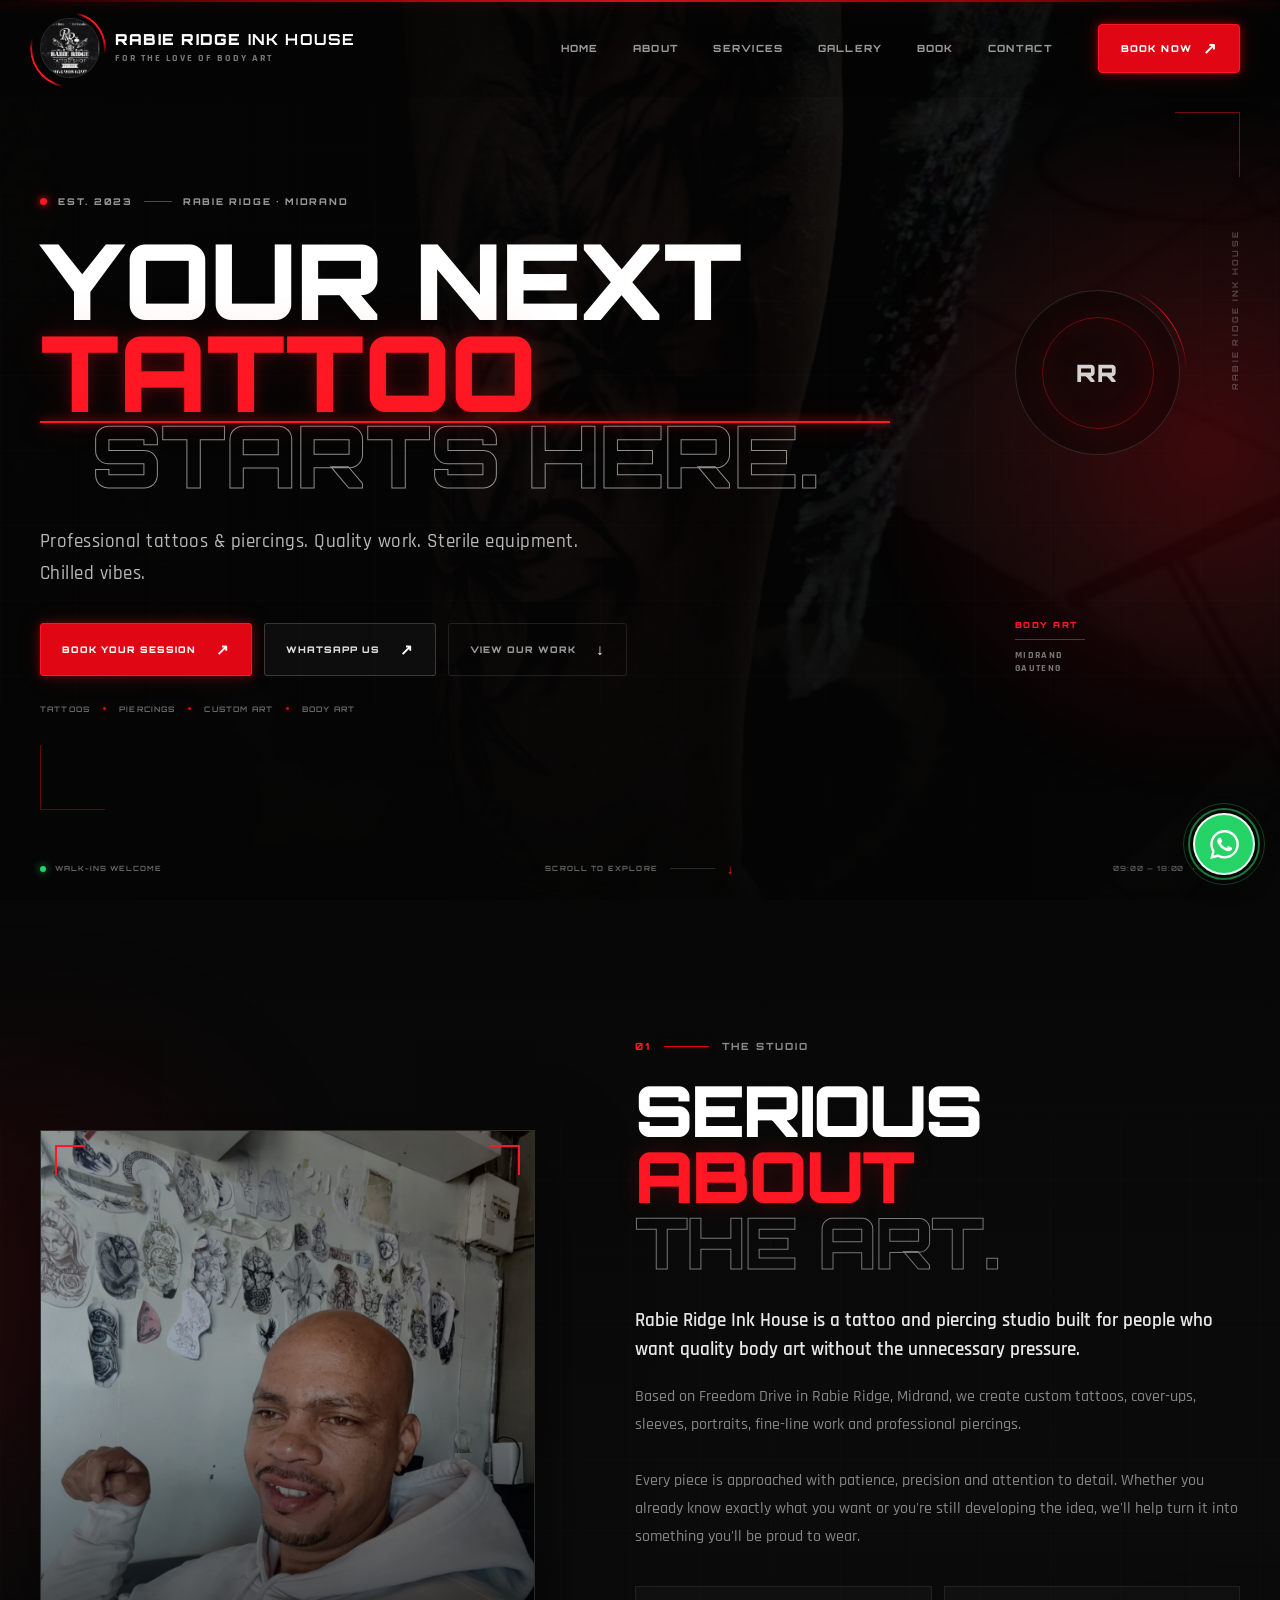
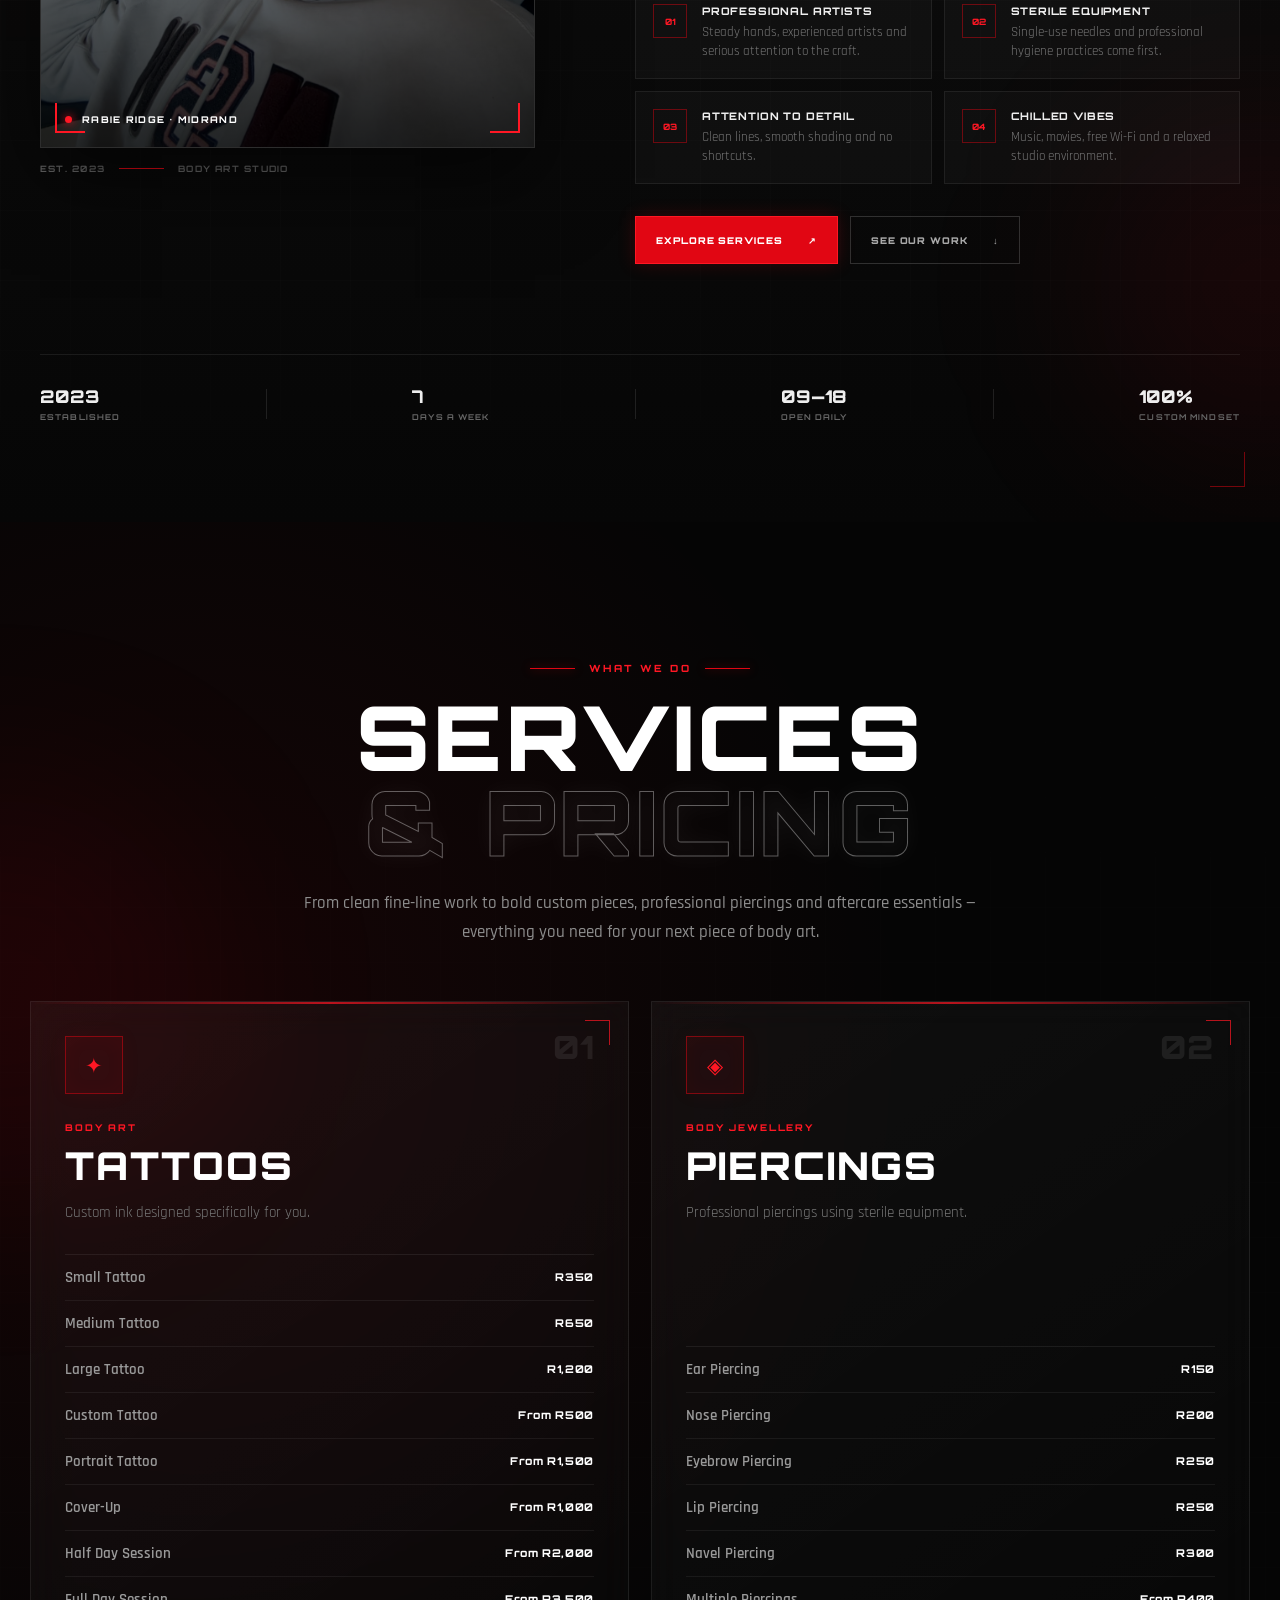
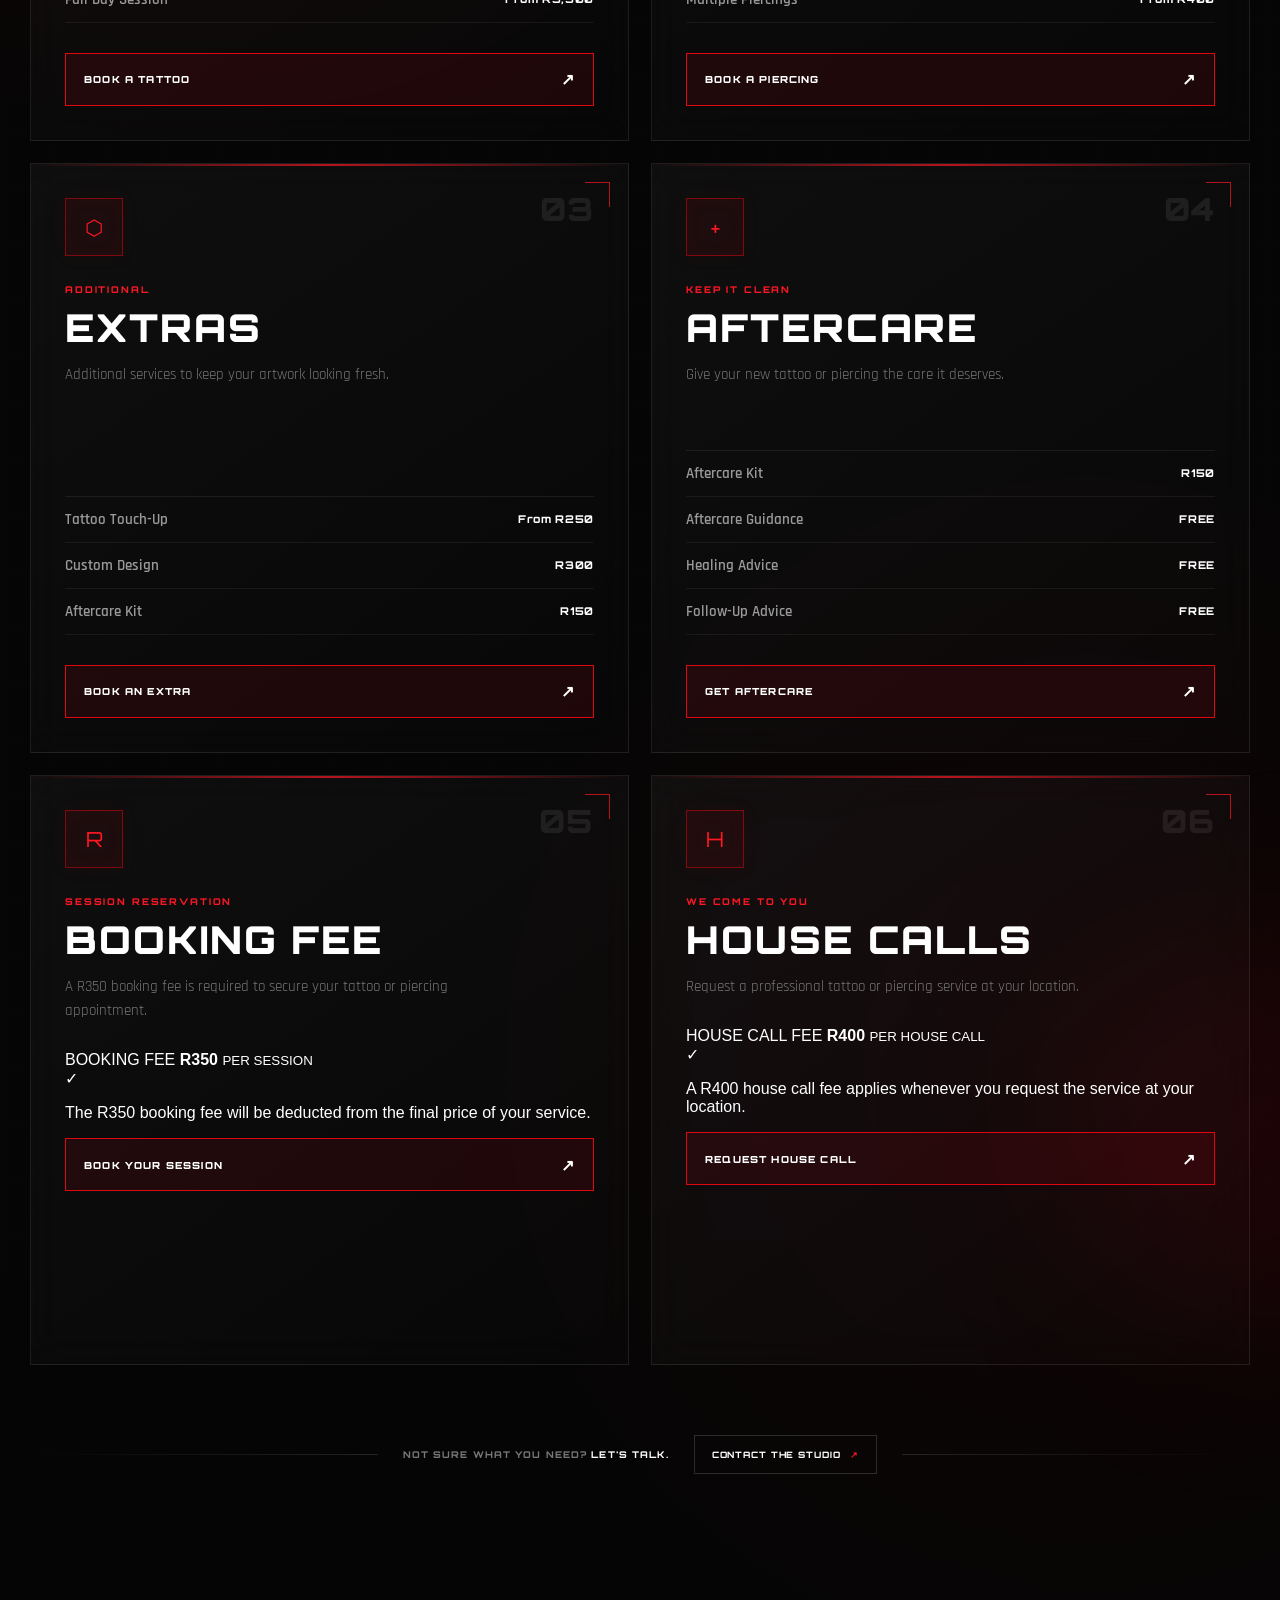
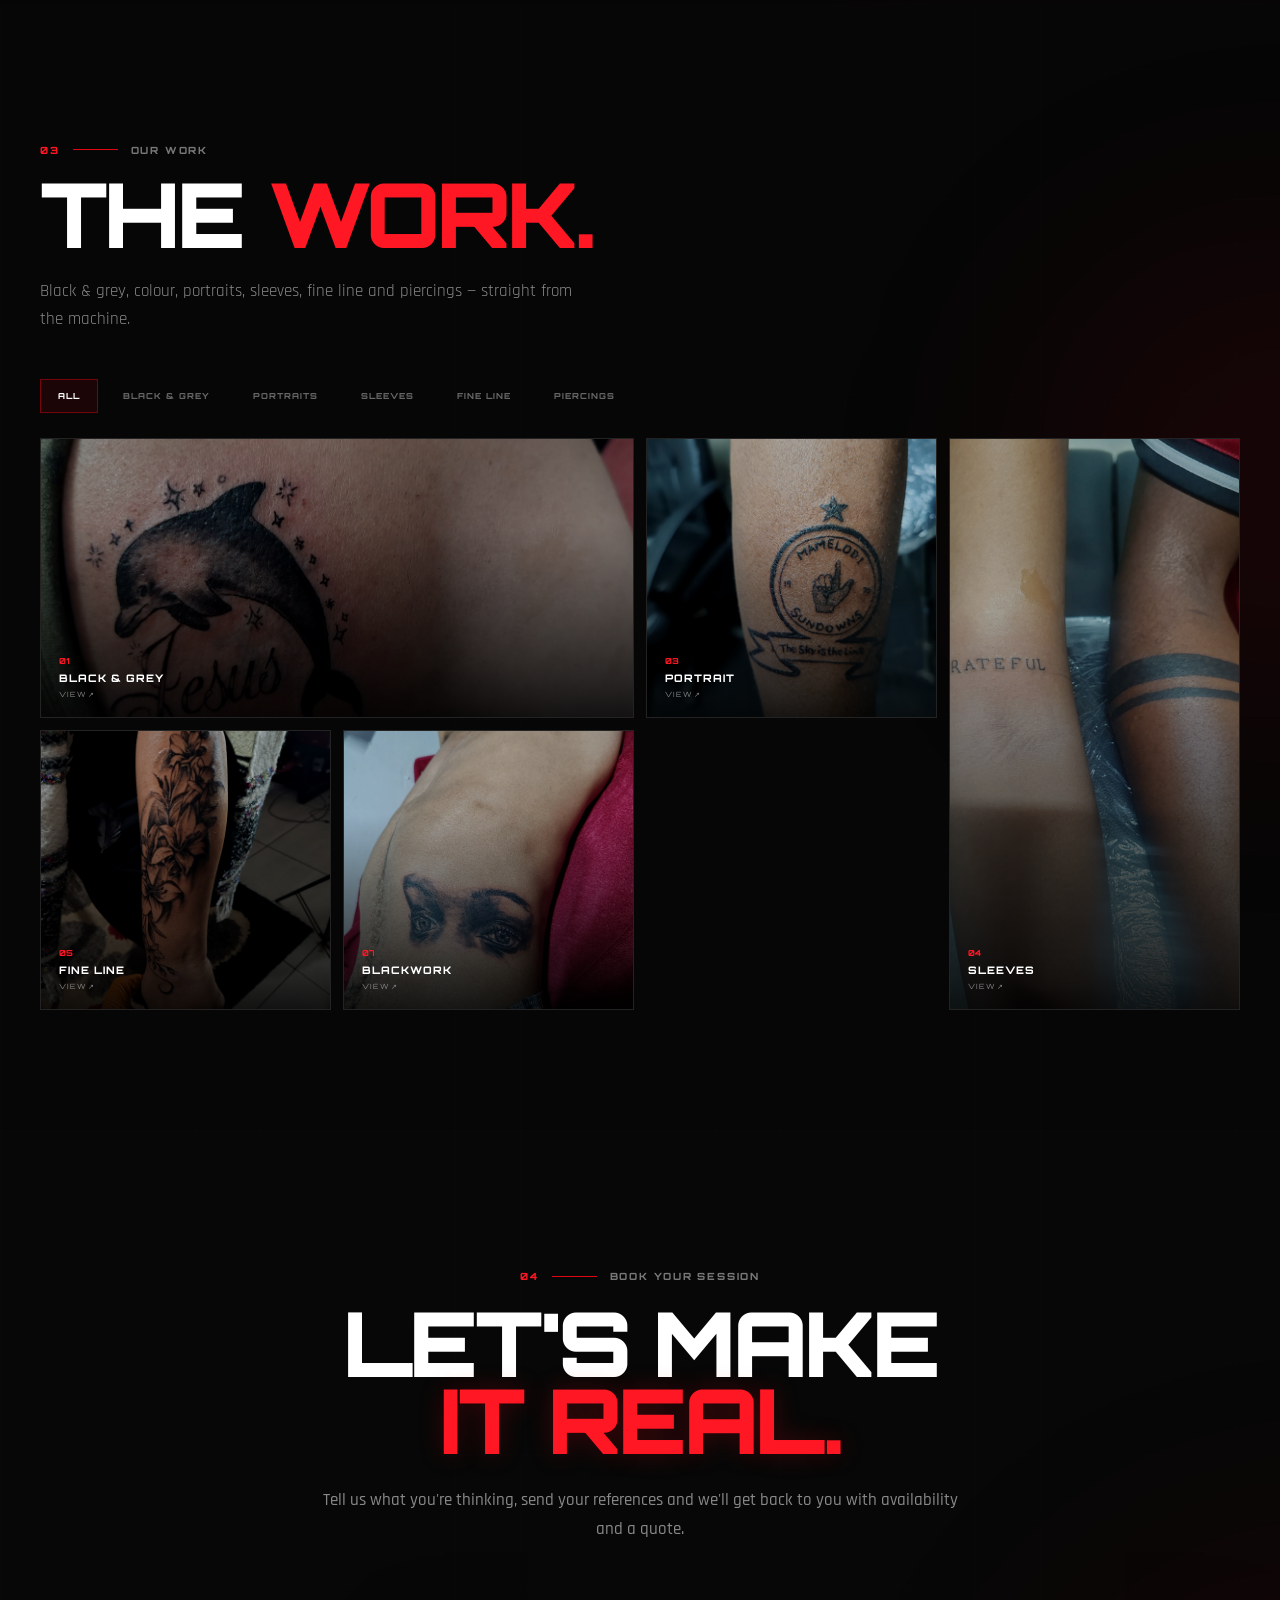
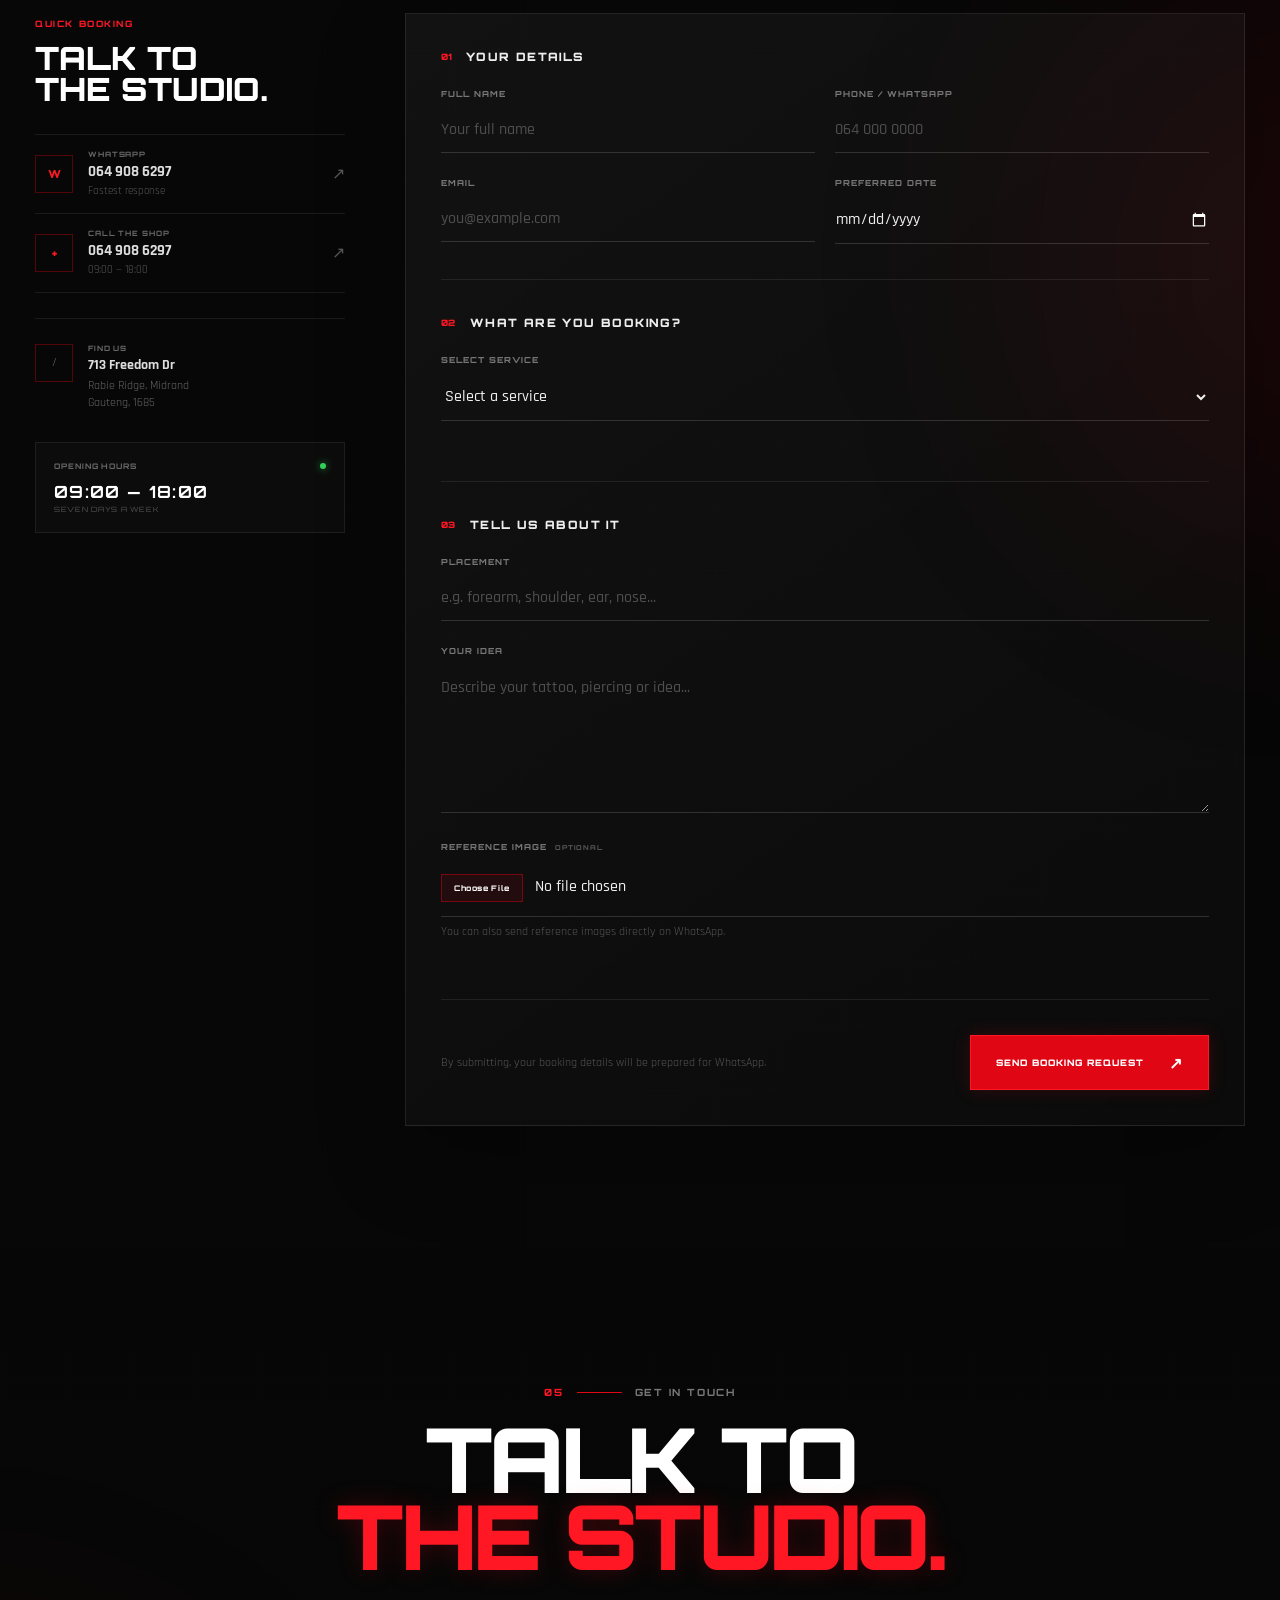
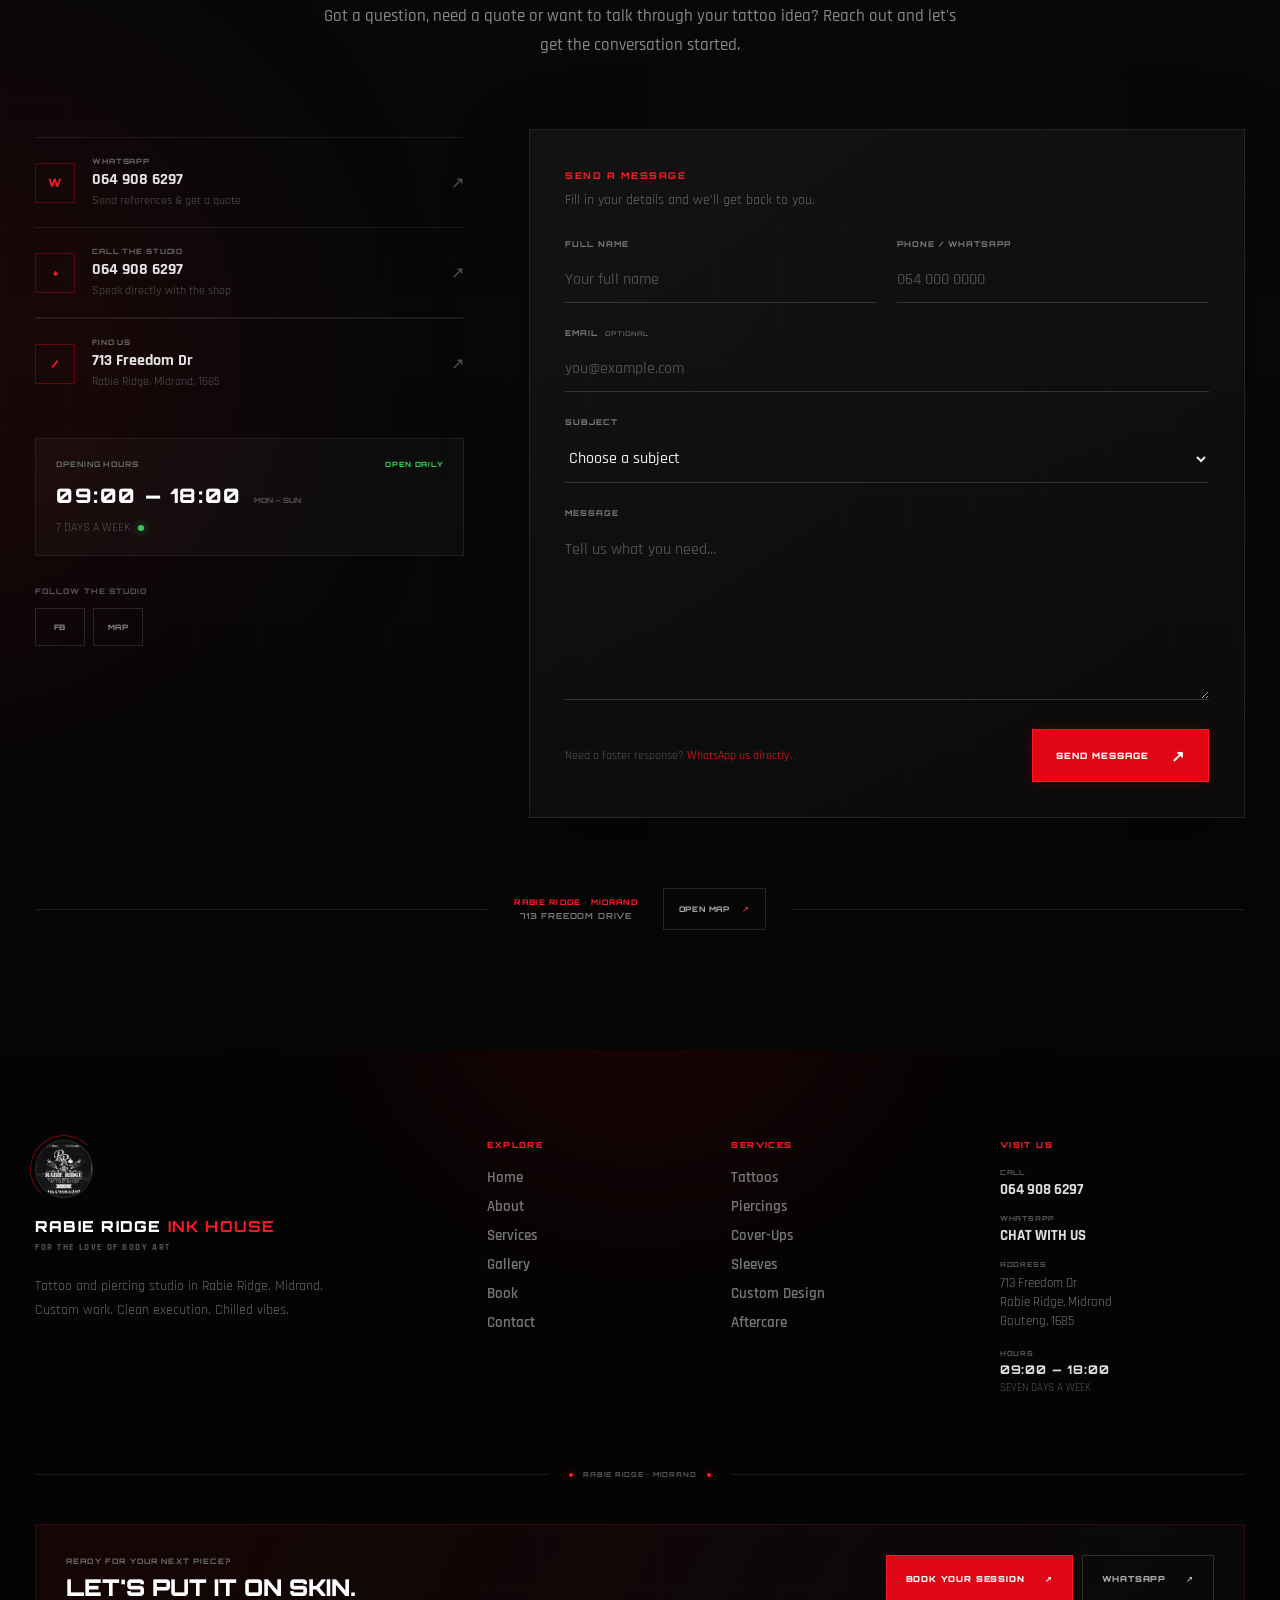
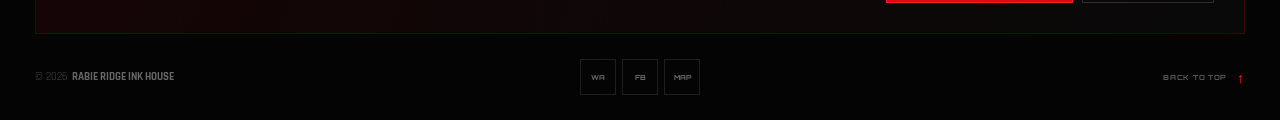
==== index.html @ 56e46a96 "Add Google site verification meta tag for SEO" ====
<!DOCTYPE html>
<html lang="en-ZA">

<head>

    <meta charset="UTF-8">

    <meta
        name="viewport"
        content="width=device-width, initial-scale=1.0"
    >

    <!-- =====================================================
         PRIMARY SEO
         ===================================================== -->

    <title>
        Tattoo Shop in Rabie Ridge, Midrand | Rabie Ridge Ink House
    </title>

    <meta
        name="description"
        content="Rabie Ridge Ink House is a professional tattoo and piercing studio in Rabie Ridge, Midrand. Book custom tattoos, fine-line work, portraits, cover-ups, sleeves and piercings."
    >

    <meta
        name="keywords"
        content="tattoo shop Rabie Ridge, tattoo artist Rabie Ridge, tattoos Rabie Ridge, piercing Rabie Ridge, tattoo shop Midrand, tattoo artist Midrand, tattoos Midrand, piercing Midrand, tattoo parlour Midrand, custom tattoos Midrand, fine line tattoos Midrand, portrait tattoos Midrand"
    >

    <meta
        name="author"
        content="Rabie Ridge Ink House"
    >

    <meta
        name="robots"
        content="index, follow, max-image-preview:large, max-snippet:-1, max-video-preview:-1"
    >

    <meta
        name="googlebot"
        content="index, follow, max-image-preview:large, max-snippet:-1, max-video-preview:-1"
    >

    <meta
        name="theme-color"
        content="#080808"
    >

    <!-- =====================================================
         CANONICAL
         ===================================================== -->

    <link
        rel="canonical"
        href="https://rabie-ridge-tattoos.co.za/"
    >


    <!-- =====================================================
         LOCAL / GEOGRAPHIC SEO
         ===================================================== -->

    <meta
        name="geo.region"
        content="ZA-GP"
    >

    <meta
        name="geo.placename"
        content="Rabie Ridge, Midrand, Gauteng"
    >

    <meta
        name="geo.position"
        content="-25.98;28.14"
    >

    <meta
        name="ICBM"
        content="-25.98, 28.14"
    >


    <!-- =====================================================
         OPEN GRAPH
         ===================================================== -->

    <meta
        property="og:type"
        content="website"
    >

    <meta
        property="og:site_name"
        content="Rabie Ridge Ink House"
    >

    <meta
        property="og:title"
        content="Rabie Ridge Ink House | Tattoos & Piercings in Midrand"
    >

    <meta
        property="og:description"
        content="Professional tattoos and piercings in Rabie Ridge, Midrand. Custom tattoos, fine-line work, portraits, sleeves, cover-ups and more."
    >

    <meta
        property="og:url"
        content="https://rabie-ridge-tattoos.co.za/"
    >

    <meta
        property="og:image"
        content="https://rabie-ridge-tattoos.co.za/images/home.jpeg"
    >

    <meta
        property="og:image:alt"
        content="Rabie Ridge Ink House tattoo artist working on a client"
    >

    <meta
        property="og:locale"
        content="en_ZA"
    >


    <!-- =====================================================
         TWITTER / X
         ===================================================== -->

    <meta
        name="twitter:card"
        content="summary_large_image"
    >

    <meta
        name="twitter:title"
        content="Rabie Ridge Ink House | Tattoos & Piercings"
    >

    <meta
        name="twitter:description"
        content="Professional tattoos and piercings in Rabie Ridge, Midrand. Book your next tattoo or piercing session."
    >

    <meta
        name="twitter:image"
        content="https://rabie-ridge-tattoos.co.za/images/home.jpeg"
    >


    <!-- =====================================================
         FAVICON
         ===================================================== -->

    <link
        rel="icon"
        type="image/jpeg"
        href="/rabie-logo.jpeg"
    >

    <link
        rel="apple-touch-icon"
        href="/rabie-logo.jpeg"
    >
    <meta name="google-site-verification" content="lcN6ApCICUGQrq6vsylQlbJW_vfibnCp_YKZv9lvNro" />

    <!-- =====================================================
         GOOGLE FONTS
         ===================================================== -->

    <link rel="preconnect" href="https://fonts.googleapis.com">

    <link
        rel="preconnect"
        href="https://fonts.gstatic.com"
        crossorigin
    >

    <link
        href="https://fonts.googleapis.com/css2?family=Orbitron:wght@500;600;700;800;900&family=Rajdhani:wght@400;500;600;700&display=swap"
        rel="stylesheet"
    >


    <!-- =====================================================
         STYLES
         ===================================================== -->

    <link rel="stylesheet" href="styles/header.css">
    <link rel="stylesheet" href="styles/about.css">
    <link rel="stylesheet" href="styles/services.css">
    <link rel="stylesheet" href="styles/home.css">
    <link rel="stylesheet" href="styles/contact.css">
    <link rel="stylesheet" href="styles/gallery.css">
    <link rel="stylesheet" href="styles/aftercare.css">
    <link rel="stylesheet" href="styles/booking.css">
    <link rel="stylesheet" href="styles/footer.css">
    <link rel="stylesheet" href="styles/global.css">

    <!-- =====================================================
     LOCAL BUSINESS STRUCTURED DATA
     ===================================================== -->

<script type="application/ld+json">
{
    "@context": "https://schema.org",
    "@type": "TattooParlor",
    "@id": "https://rabie-ridge-tattoos.co.za/#tattoo-parlor",

    "name": "Rabie Ridge Ink House",

    "url": "https://rabie-ridge-tattoos.co.za/",

    "logo": "https://rabie-ridge-tattoos.co.za/rabie-logo.jpeg",

    "image": [
        "https://rabie-ridge-tattoos.co.za/images/home.jpeg",
        "https://rabie-ridge-tattoos.co.za/images/about.jpeg"
    ],

    "description": "Professional tattoo and piercing studio in Rabie Ridge, Midrand, Gauteng offering custom tattoos, fine-line tattoos, portraits, sleeves, cover-ups and professional piercings.",

    "telephone": "+27649086297",

    "priceRange": "R150-R3500",

    "currenciesAccepted": "ZAR",

    "address": {
        "@type": "PostalAddress",
        "streetAddress": "713 Freedom Drive",
        "addressLocality": "Rabie Ridge",
        "addressRegion": "Gauteng",
        "postalCode": "1685",
        "addressCountry": "ZA"
    },

    "areaServed": [
        {
            "@type": "Place",
            "name": "Rabie Ridge"
        },
        {
            "@type": "Place",
            "name": "Midrand"
        },
        {
            "@type": "Place",
            "name": "Johannesburg"
        },
        {
            "@type": "Place",
            "name": "Gauteng"
        }
    ],

    "openingHoursSpecification": [
        {
            "@type": "OpeningHoursSpecification",
            "dayOfWeek": [
                "Monday",
                "Tuesday",
                "Wednesday",
                "Thursday",
                "Friday",
                "Saturday",
                "Sunday"
            ],
            "opens": "09:00",
            "closes": "18:00"
        }
    ],

    "sameAs": [
        "https://www.instagram.com/gintattoos/",
        "https://www.facebook.com/Gintattoos/"
    ],

    "hasOfferCatalog": {
        "@type": "OfferCatalog",
        "name": "Tattoo & Piercing Services",
        "itemListElement": [
            {
                "@type": "Offer",
                "itemOffered": {
                    "@type": "Service",
                    "name": "Tattoo Services"
                }
            },
            {
                "@type": "Offer",
                "itemOffered": {
                    "@type": "Service",
                    "name": "Professional Piercing"
                }
            },
            {
                "@type": "Offer",
                "itemOffered": {
                    "@type": "Service",
                    "name": "Custom Tattoo Design"
                }
            },
            {
                "@type": "Offer",
                "itemOffered": {
                    "@type": "Service",
                    "name": "Tattoo Cover-Ups"
                }
            },
            {
                "@type": "Offer",
                "itemOffered": {
                    "@type": "Service",
                    "name": "Tattoo Aftercare"
                }
            }
        ]
    }
}
</script>
</head>

<body>


    <!-- logo -->

    <header
        class="site-header"
        id="site-header"
    >

        <div class="header-container">


            <!--brand-->

            <a
                href="#top"
                class="brand"
                aria-label="Rabie Ridge Ink House Home"
            >

                <div class="brand-logo">

                    <img
                        src="rabie-logo.jpeg"
                        alt="Rabie Ridge Ink House logo"
                    >

                </div>


                <div class="brand-text">

                    <span class="brand-name">
                        RABIE RIDGE
                        <strong>INK HOUSE</strong>
                    </span>

                    <span class="brand-tagline">
                        FOR THE LOVE OF BODY ART
                    </span>

                </div>

            </a>


            <!-- =================================================
                 DESKTOP NAVIGATION
                 ================================================= -->

            <nav
                class="desktop-nav"
                aria-label="Main navigation"
            >

                <a href="#top">
                    HOME
                </a>

                <a href="#about">
                    ABOUT
                </a>

                <a href="#services">
                    SERVICES
                </a>

                <a href="#gallery">
                    GALLERY
                </a>

                <a href="#book">
                    BOOK
                </a>

                <a href="#contact">
                    CONTACT
                </a>

            </nav>


            <!-- =================================================
                 DESKTOP BOOK BUTTON
                 ================================================= -->

            <a
                href="#book"
                class="header-book"
            >

                <span>
                    BOOK NOW
                </span>

                <span class="header-book-arrow">
                    ↗
                </span>

            </a>


            <!-- =================================================
                 MOBILE MENU
                 ================================================= -->

            <button
                class="mobile-menu-toggle"
                id="mobile-menu-toggle"
                type="button"
                aria-label="Open navigation"
                aria-expanded="false"
                aria-controls="mobile-navigation"
            >

                <span></span>
                <span></span>
                <span></span>

            </button>

        </div>


        <!-- =====================================================
             MOBILE NAVIGATION
             ===================================================== -->

        <nav
            class="mobile-navigation"
            id="mobile-navigation"
            aria-label="Mobile navigation"
        >

            <div class="mobile-navigation-inner">


                <div class="mobile-nav-label">
                    NAVIGATION
                </div>


                <a
                    href="#top"
                    class="mobile-nav-link"
                >

                    <span>
                        01
                    </span>

                    HOME

                </a>


                <a
                    href="#about"
                    class="mobile-nav-link"
                >

                    <span>
                        02
                    </span>

                    ABOUT

                </a>


                <a
                    href="#services"
                    class="mobile-nav-link"
                >

                    <span>
                        03
                    </span>

                    SERVICES

                </a>


                <a
                    href="#gallery"
                    class="mobile-nav-link"
                >

                    <span>
                        04
                    </span>

                    GALLERY

                </a>


                <a
                    href="#book"
                    class="mobile-nav-link"
                >

                    <span>
                        05
                    </span>

                    BOOK

                </a>


                <a
                    href="#contact"
                    class="mobile-nav-link"
                >

                    <span>
                        06
                    </span>

                    CONTACT

                </a>


                <a
                    href="#book"
                    class="mobile-nav-cta"
                >

                    <span>
                        BOOK YOUR SESSION
                    </span>

                    <span>
                        ↗
                    </span>

                </a>

            </div>

        </nav>

    </header>


    <!--main -->

    <main id="top">

      <!-- Home -->
      <section class="home" id="home">

          <!-- =====================================================
              HERO BACKGROUND
              ===================================================== -->

          <div class="home-background">

              <img
                  src="images/home.jpeg"
                  alt="Tattoo artist working on a client at Rabie Ridge Ink House"
                  class="home-background-image"
              >

              <div class="home-background-overlay"></div>

              <div class="home-grid"></div>

              <div class="home-red-glow"></div>

              <div class="home-scan-line"></div>

          </div>


          <!-- =====================================================
              HERO CONTENT
              ===================================================== -->

          <div class="home-container">

              <div class="home-content">


                  <!-- LOCATION / ESTABLISHED -->

                  <div class="home-eyebrow">

                      <span class="home-eyebrow-dot"></span>

                      <span>
                          EST. 2023
                      </span>

                      <span class="home-eyebrow-divider"></span>

                      <span>
                          RABIE RIDGE · MIDRAND
                      </span>

                  </div>


                  <!-- =================================================
                      MAIN HEADING
                      ================================================= -->

                  <h1 class="home-title">

                      <span class="home-title-line">
                          YOUR NEXT
                      </span>

                      <span class="home-title-line home-title-red">
                          TATTOO
                      </span>

                      <span class="home-title-outline">
                          STARTS HERE.
                      </span>

                  </h1>


                  <!-- =================================================
                      DESCRIPTION
                      ================================================= -->

                  <p class="home-description">

                      Professional tattoos &amp; piercings.
                      Quality work. Sterile equipment.
                      Chilled vibes.

                  </p>


                  <!-- =================================================
                      ACTION BUTTONS
                      ================================================= -->

                  <div class="home-actions">

                      <a
                          href="#book"
                          class="home-btn home-btn-primary"
                      >

                          <span class="home-btn-text">
                              BOOK YOUR SESSION
                          </span>

                          <span class="home-btn-arrow">
                              ↗
                          </span>

                      </a>


                      <a
                          href="https://wa.me/27649086297"
                          class="home-btn home-btn-whatsapp"
                          target="_blank"
                          rel="noopener noreferrer"
                      >

                          <span class="home-btn-text">
                              WHATSAPP US
                          </span>

                          <span class="home-btn-arrow">
                              ↗
                          </span>

                      </a>


                      <a
                          href="#gallery"
                          class="home-btn home-btn-outline"
                      >

                          <span class="home-btn-text">
                              VIEW OUR WORK
                          </span>

                          <span class="home-btn-arrow">
                              ↓
                          </span>

                      </a>

                  </div>


                  <!-- =================================================
                      SERVICE STRIP
                      ================================================= -->

                  <div class="home-services">

                      <span>
                          TATTOOS
                      </span>

                      <i></i>

                      <span>
                          PIERCINGS
                      </span>

                      <i></i>

                      <span>
                          CUSTOM ART
                      </span>

                      <i></i>

                      <span>
                          BODY ART
                      </span>

                  </div>

              </div>


              <!-- =====================================================
                  RIGHT SIDE DESIGN ELEMENT
                  ===================================================== -->

              <div class="home-side">


                  <!-- Vertical studio name -->

                  <div class="home-side-vertical">

                      RABIE RIDGE INK HOUSE

                  </div>


                  <!-- Decorative circle -->

                  <div class="home-side-circle">

                      <div class="home-side-circle-inner">

                          <span>
                              RR
                          </span>

                      </div>

                  </div>


                  <!-- Side information -->

                  <div class="home-side-info">

                      <span class="home-side-label">
                          BODY ART
                      </span>

                      <span class="home-side-line"></span>

                      <span class="home-side-location">
                          MIDRAND<br>
                          GAUTENG
                      </span>

                  </div>

              </div>

          </div>


          <!-- =====================================================
              BOTTOM INFORMATION
              ===================================================== -->

          <div class="home-bottom">

              <div class="home-bottom-left">

                  <span class="home-status-dot"></span>

                  <span>
                      WALK-INS WELCOME
                  </span>

              </div>


              <div class="home-scroll">

                  <span>
                      SCROLL TO EXPLORE
                  </span>

                  <span class="home-scroll-line"></span>

                  <span class="home-scroll-arrow">
                      ↓
                  </span>

              </div>


              <div class="home-bottom-right">

                  <span>
                      09:00 — 18:00
                  </span>

                  <span>
                      ·
                  </span>

                  <span>
                      7 DAYS
                  </span>

              </div>

          </div>


          <!-- =====================================================
              DECORATIVE CORNERS
              ===================================================== -->

          <div class="home-corner home-corner-top"></div>

          <div class="home-corner home-corner-bottom"></div>

      </section>

      <!-- About -->
      <section class="about" id="about">

          <!-- Background atmosphere -->
          <div class="about-bg">

              <div class="about-grid"></div>

              <div class="about-glow about-glow-one"></div>

              <div class="about-glow about-glow-two"></div>

          </div>


          <div class="about-container">


              <!-- =================================================
                  LEFT — IMAGE
                  ================================================= -->

              <div class="about-visual">

                  <div class="about-image-frame">

                      <div class="about-image-corner about-image-corner-tl"></div>
                      <div class="about-image-corner about-image-corner-tr"></div>
                      <div class="about-image-corner about-image-corner-bl"></div>
                      <div class="about-image-corner about-image-corner-br"></div>

                      <img
                          src="images/about.jpeg"
                          alt="Rabie Ridge Ink House tattoo artist working in the studio"
                          class="about-image"
                      >

                      <div class="about-image-overlay"></div>

                      <div class="about-image-scan"></div>

                      <div class="about-image-label">

                          <span class="about-image-label-dot"></span>

                          <span>
                              RABIE RIDGE · MIDRAND
                          </span>

                      </div>

                  </div>


                  <!-- Image caption -->

                  <div class="about-image-caption">

                      <span>
                          EST. 2023
                      </span>

                      <span class="about-caption-line"></span>

                      <span>
                          BODY ART STUDIO
                      </span>

                  </div>

              </div>


              <!-- =================================================
                  RIGHT — CONTENT
                  ================================================= -->

              <div class="about-content">


                  <!-- Section label -->

                  <div class="about-eyebrow">

                      <span class="about-eyebrow-number">
                          01
                      </span>

                      <span class="about-eyebrow-line"></span>

                      <span>
                          THE STUDIO
                      </span>

                  </div>


                  <!-- Heading -->

                  <h2 class="about-title">

                      <span>
                          SERIOUS
                      </span>

                      <span class="about-title-red">
                          ABOUT
                      </span>

                      <span class="about-title-outline">
                          THE ART.
                      </span>

                  </h2>


                  <!-- Intro -->

                  <p class="about-intro">

                      Rabie Ridge Ink House is a tattoo and piercing studio
                      built for people who want quality body art without
                      the unnecessary pressure.

                  </p>


                  <p class="about-text">

                      Based on Freedom Drive in Rabie Ridge, Midrand, we
                      create custom tattoos, cover-ups, sleeves, portraits,
                      fine-line work and professional piercings.

                      <br><br>

                      Every piece is approached with patience, precision
                      and attention to detail. Whether you already know
                      exactly what you want or you're still developing the
                      idea, we'll help turn it into something you'll be
                      proud to wear.

                  </p>


                  <!-- =================================================
                      FEATURES
                      ================================================= -->

                  <div class="about-features">


                      <div class="about-feature">

                          <div class="about-feature-icon">
                              01
                          </div>

                          <div class="about-feature-content">

                              <h3>
                                  PROFESSIONAL ARTISTS
                              </h3>

                              <p>
                                  Steady hands, experienced artists and
                                  serious attention to the craft.
                              </p>

                          </div>

                      </div>


                      <div class="about-feature">

                          <div class="about-feature-icon">
                              02
                          </div>

                          <div class="about-feature-content">

                              <h3>
                                  STERILE EQUIPMENT
                              </h3>

                              <p>
                                  Single-use needles and professional
                                  hygiene practices come first.
                              </p>

                          </div>

                      </div>


                      <div class="about-feature">

                          <div class="about-feature-icon">
                              03
                          </div>

                          <div class="about-feature-content">

                              <h3>
                                  ATTENTION TO DETAIL
                              </h3>

                              <p>
                                  Clean lines, smooth shading and no
                                  shortcuts.
                              </p>

                          </div>

                      </div>


                      <div class="about-feature">

                          <div class="about-feature-icon">
                              04
                          </div>

                          <div class="about-feature-content">

                              <h3>
                                  CHILLED VIBES
                              </h3>

                              <p>
                                  Music, movies, free Wi-Fi and a relaxed
                                  studio environment.
                              </p>

                          </div>

                      </div>

                  </div>


                  <!-- CTA -->

                  <div class="about-actions">

                      <a
                          href="#services"
                          class="about-btn about-btn-primary"
                      >

                          <span>
                              EXPLORE SERVICES
                          </span>

                          <span>
                              ↗
                          </span>

                      </a>


                      <a
                          href="#gallery"
                          class="about-btn about-btn-outline"
                      >

                          <span>
                              SEE OUR WORK
                          </span>

                          <span>
                              ↓
                          </span>

                      </a>

                  </div>

              </div>

          </div>


          <!-- =====================================================
              BOTTOM STATS
              ===================================================== -->

          <div class="about-stats">

              <div class="about-stat">

                  <span class="about-stat-number">
                      2023
                  </span>

                  <span class="about-stat-label">
                      ESTABLISHED
                  </span>

              </div>


              <div class="about-stat-divider"></div>


              <div class="about-stat">

                  <span class="about-stat-number">
                      7
                  </span>

                  <span class="about-stat-label">
                      DAYS A WEEK
                  </span>

              </div>


              <div class="about-stat-divider"></div>


              <div class="about-stat">

                  <span class="about-stat-number">
                      09—18
                  </span>

                  <span class="about-stat-label">
                      OPEN DAILY
                  </span>

              </div>


              <div class="about-stat-divider"></div>


              <div class="about-stat">

                  <span class="about-stat-number">
                      100%
                  </span>

                  <span class="about-stat-label">
                      CUSTOM MINDSET
                  </span>

              </div>

          </div>


          <!-- Decorative corner -->

          <div class="about-section-corner"></div>

      </section>

    <!-- Services -->
    <section class="services" id="services">

        <!-- =================================================
            BACKGROUND
            ================================================= -->

        <div class="services-background">

            <div class="services-grid"></div>

            <div class="services-glow services-glow-one"></div>

            <div class="services-glow services-glow-two"></div>

        </div>


        <div class="services-container">


            <!-- =================================================
                SECTION HEADER
                ================================================= -->

            <div class="services-header">

                <div class="services-eyebrow">

                    <span class="services-eyebrow-line"></span>

                    <span>
                        WHAT WE DO
                    </span>

                    <span class="services-eyebrow-line"></span>

                </div>


                <h2 class="services-title">

                    SERVICES

                    <span>
                        &amp; PRICING
                    </span>

                </h2>


                <p class="services-intro">

                    From clean fine-line work to bold custom pieces,
                    professional piercings and aftercare essentials —
                    everything you need for your next piece of body art.

                </p>

            </div>





            <!-- =================================================
                SERVICES GRID
                ================================================= -->

            <div class="services-grid-cards">


                <!-- =================================================
                    CARD 01 — TATTOOS
                    ================================================= -->

                <article class="service-card service-card-featured">

                    <div class="service-card-number">
                        01
                    </div>


                    <div class="service-card-icon">
                        ✦
                    </div>


                    <div class="service-card-heading">

                        <span class="service-card-label">
                            BODY ART
                        </span>

                        <h3>
                            TATTOOS
                        </h3>

                        <p>
                            Custom ink designed specifically
                            for you.
                        </p>

                    </div>


                    <div class="service-pricing">


                        <div class="service-price-row">

                            <span>
                                Small Tattoo
                            </span>

                            <strong>
                                R350
                            </strong>

                        </div>


                        <div class="service-price-row">

                            <span>
                                Medium Tattoo
                            </span>

                            <strong>
                                R650
                            </strong>

                        </div>


                        <div class="service-price-row">

                            <span>
                                Large Tattoo
                            </span>

                            <strong>
                                R1,200
                            </strong>

                        </div>


                        <div class="service-price-row">

                            <span>
                                Custom Tattoo
                            </span>

                            <strong>
                                From R500
                            </strong>

                        </div>


                        <div class="service-price-row">

                            <span>
                                Portrait Tattoo
                            </span>

                            <strong>
                                From R1,500
                            </strong>

                        </div>


                        <div class="service-price-row">

                            <span>
                                Cover-Up
                            </span>

                            <strong>
                                From R1,000
                            </strong>

                        </div>


                        <div class="service-price-row">

                            <span>
                                Half Day Session
                            </span>

                            <strong>
                                From R2,000
                            </strong>

                        </div>


                        <div class="service-price-row">

                            <span>
                                Full Day Session
                            </span>

                            <strong>
                                From R3,500
                            </strong>

                        </div>


                    </div>


                    <a
                        href="#book"
                        class="service-book-btn"
                        data-service="Tattoo"
                    >

                        <span>
                            BOOK A TATTOO
                        </span>

                        <span class="service-book-arrow">
                            ↗
                        </span>

                    </a>

                </article>


                <!-- =================================================
                    CARD 02 — PIERCINGS
                    ================================================= -->

                <article class="service-card">

                    <div class="service-card-number">
                        02
                    </div>


                    <div class="service-card-icon">
                        ◈
                    </div>


                    <div class="service-card-heading">

                        <span class="service-card-label">
                            BODY JEWELLERY
                        </span>

                        <h3>
                            PIERCINGS
                        </h3>

                        <p>
                            Professional piercings using
                            sterile equipment.
                        </p>

                    </div>


                    <div class="service-pricing">


                        <div class="service-price-row">

                            <span>
                                Ear Piercing
                            </span>

                            <strong>
                                R150
                            </strong>

                        </div>


                        <div class="service-price-row">

                            <span>
                                Nose Piercing
                            </span>

                            <strong>
                                R200
                            </strong>

                        </div>


                        <div class="service-price-row">

                            <span>
                                Eyebrow Piercing
                            </span>

                            <strong>
                                R250
                            </strong>

                        </div>


                        <div class="service-price-row">

                            <span>
                                Lip Piercing
                            </span>

                            <strong>
                                R250
                            </strong>

                        </div>


                        <div class="service-price-row">

                            <span>
                                Navel Piercing
                            </span>

                            <strong>
                                R300
                            </strong>

                        </div>


                        <div class="service-price-row">

                            <span>
                                Multiple Piercings
                            </span>

                            <strong>
                                From R400
                            </strong>

                        </div>


                    </div>


                    <a
                        href="#book"
                        class="service-book-btn"
                        data-service="Piercing"
                    >

                        <span>
                            BOOK A PIERCING
                        </span>

                        <span class="service-book-arrow">
                            ↗
                        </span>

                    </a>

                </article>


                <!-- =================================================
                    CARD 03 — EXTRAS
                    ================================================= -->

                <article class="service-card">

                    <div class="service-card-number">
                        03
                    </div>


                    <div class="service-card-icon">
                        ⬡
                    </div>


                    <div class="service-card-heading">

                        <span class="service-card-label">
                            ADDITIONAL
                        </span>

                        <h3>
                            EXTRAS
                        </h3>

                        <p>
                            Additional services to keep
                            your artwork looking fresh.
                        </p>

                    </div>


                    <div class="service-pricing">


                        <div class="service-price-row">

                            <span>
                                Tattoo Touch-Up
                            </span>

                            <strong>
                                From R250
                            </strong>

                        </div>


                        <div class="service-price-row">

                            <span>
                                Custom Design
                            </span>

                            <strong>
                                R300
                            </strong>

                        </div>


                        <div class="service-price-row">

                            <span>
                                Aftercare Kit
                            </span>

                            <strong>
                                R150
                            </strong>

                        </div>


                    </div>


                    <a
                        href="#book"
                        class="service-book-btn"
                        data-service="Extras"
                    >

                        <span>
                            BOOK AN EXTRA
                        </span>

                        <span class="service-book-arrow">
                            ↗
                        </span>

                    </a>

                </article>


                <!-- =================================================
                    CARD 04 — AFTERCARE
                    ================================================= -->

                <article class="service-card">

                    <div class="service-card-number">
                        04
                    </div>


                    <div class="service-card-icon">
                        +
                    </div>


                    <div class="service-card-heading">

                        <span class="service-card-label">
                            KEEP IT CLEAN
                        </span>

                        <h3>
                            AFTERCARE
                        </h3>

                        <p>
                            Give your new tattoo or piercing
                            the care it deserves.
                        </p>

                    </div>


                    <div class="service-pricing">


                        <div class="service-price-row">

                            <span>
                                Aftercare Kit
                            </span>

                            <strong>
                                R150
                            </strong>

                        </div>


                        <div class="service-price-row">

                            <span>
                                Aftercare Guidance
                            </span>

                            <strong>
                                FREE
                            </strong>

                        </div>


                        <div class="service-price-row">

                            <span>
                                Healing Advice
                            </span>

                            <strong>
                                FREE
                            </strong>

                        </div>


                        <div class="service-price-row">

                            <span>
                                Follow-Up Advice
                            </span>

                            <strong>
                                FREE
                            </strong>

                        </div>


                    </div>


                    <a
                        href="#book"
                        class="service-book-btn"
                        data-service="Aftercare"
                    >

                        <span>
                            GET AFTERCARE
                        </span>

                        <span class="service-book-arrow">
                            ↗
                        </span>

                    </a>

                </article>


                <!-- =================================================
                    CARD 05 — BOOKING FEE
                    ================================================= -->

                <article class="service-card service-card-booking">

                    <div class="service-card-number">
                        05
                    </div>


                    <div class="service-card-icon service-booking-icon">
                        R
                    </div>


                    <div class="service-card-heading">

                        <span class="service-card-label">
                            SESSION RESERVATION
                        </span>

                        <h3>
                            BOOKING FEE
                        </h3>

                        <p>
                            A R350 booking fee is required to
                            secure your tattoo or piercing appointment.
                        </p>

                    </div>


                    <!-- Booking Fee -->

                    <div class="service-booking-price">

                        <span>
                            BOOKING FEE
                        </span>

                        <strong>
                            R350
                        </strong>

                        <small>
                            PER SESSION
                        </small>

                    </div>


                    <!-- Booking Info -->

                    <div class="service-booking-note">

                        <span>
                            ✓
                        </span>

                        <p>
                            The R350 booking fee will be deducted
                            from the final price of your service.
                        </p>

                    </div>


                    <!-- Booking Button -->

                    <a
                        href="#book"
                        class="service-book-btn service-booking-btn"
                        data-service="Booking Fee"
                    >

                        <span>
                            BOOK YOUR SESSION
                        </span>

                        <span class="service-book-arrow">
                            ↗
                        </span>

                    </a>

                </article>


                <!-- =================================================
                    CARD 06 — HOUSE CALLS
                    ================================================= -->

                <article class="service-card service-card-house-call">

                    <div class="service-card-number">
                        06
                    </div>


                    <div class="service-card-icon service-house-call-icon">
                        H
                    </div>


                    <div class="service-card-heading">

                        <span class="service-card-label">
                            WE COME TO YOU
                        </span>

                        <h3>
                            HOUSE CALLS
                        </h3>

                        <p>
                            Request a professional tattoo or piercing
                            service at your location.
                        </p>

                    </div>


                    <!-- House Call Price -->

                    <div class="service-booking-price">

                        <span>
                            HOUSE CALL FEE
                        </span>

                        <strong>
                            R400
                        </strong>

                        <small>
                            PER HOUSE CALL
                        </small>

                    </div>


                    <!-- House Call Info -->

                    <div class="service-booking-note">

                        <span>
                            ✓
                        </span>

                        <p>
                            A R400 house call fee applies whenever
                            you request the service at your location.
                        </p>

                    </div>


                    <!-- House Call Button -->

                    <a
                        href="#book"
                        class="service-book-btn service-house-call-btn"
                        data-service="House Call"
                    >

                        <span>
                            REQUEST HOUSE CALL
                        </span>

                        <span class="service-book-arrow">
                            ↗
                        </span>

                    </a>

                </article>


            </div>


            <!-- =================================================
                BOTTOM CTA
                ================================================= -->

            <div class="services-bottom">

                <div class="services-bottom-line"></div>


                <p>

                    NOT SURE WHAT YOU NEED?

                    <span>
                        LET'S TALK.
                    </span>

                </p>


                <a
                    href="#contact"
                    class="services-contact-btn"
                >

                    CONTACT THE STUDIO

                    <span>
                        ↗
                    </span>

                </a>


                <div class="services-bottom-line"></div>

            </div>


        </div>

    </section>

      <!-- Gallery -->
      <section class="gallery" id="gallery">

          <div class="gallery-background">
              <div class="gallery-grid-bg"></div>
              <div class="gallery-red-glow"></div>
          </div>


          <div class="gallery-container">

              <!-- HEADER -->

              <div class="gallery-header">

                  <div class="gallery-eyebrow">
                      <span>03</span>
                      <i></i>
                      <span>OUR WORK</span>
                  </div>

                  <h2 class="gallery-title">
                      THE <span>WORK.</span>
                  </h2>

                  <p class="gallery-intro">
                      Black &amp; grey, colour, portraits, sleeves,
                      fine line and piercings — straight from the machine.
                  </p>

              </div>


              <!-- FILTERS -->

              <div class="gallery-filters">

                  <button
                      type="button"
                      class="gallery-filter active"
                      data-filter="all"
                  >
                      ALL
                  </button>

                  <button
                      type="button"
                      class="gallery-filter"
                      data-filter="blackgrey"
                  >
                      BLACK &amp; GREY
                  </button>


                  <button
                      type="button"
                      class="gallery-filter"
                      data-filter="portrait"
                  >
                      PORTRAITS
                  </button>

                  <button
                      type="button"
                      class="gallery-filter"
                      data-filter="sleeves"
                  >
                      SLEEVES
                  </button>

                  <button
                      type="button"
                      class="gallery-filter"
                      data-filter="fineline"
                  >
                      FINE LINE
                  </button>

                  <button
                      type="button"
                      class="gallery-filter"
                      data-filter="piercings"
                  >
                      PIERCINGS
                  </button>

              </div>


              <!-- GALLERY -->

              <div class="gallery-grid">


                  <!-- BLACK & GREY -->

                  <button
                      type="button"
                      class="gallery-item gallery-item-large"
                      data-category="blackgrey"
                      data-image="assets/work-blackgrey-DeuL3HKK.jpeg"
                      data-title="Black & Grey"
                  >

                      <img
                          src="assets/work-blackgrey-DeuL3HKK.jpeg"
                          alt="Black and grey animal tattoo on a hand"
                          loading="lazy"
                      >

                      <div class="gallery-overlay">

                          <span>01</span>

                          <strong>
                              BLACK &amp; GREY
                          </strong>

                          <em>
                              VIEW ↗
                          </em>

                      </div>

                  </button>





                  <!-- PORTRAIT -->

                  <button
                      type="button"
                      class="gallery-item"
                      data-category="portrait"
                      data-image="assets/work-portrait-Fxl0901i.jpeg"
                      data-title="Portrait"
                  >

                      <img
                          src="assets/work-portrait-Fxl0901i.jpeg"
                          alt="Realistic portrait tattoo on an upper arm"
                          loading="lazy"
                      >

                      <div class="gallery-overlay">

                          <span>03</span>

                          <strong>
                              PORTRAIT
                          </strong>

                          <em>
                              VIEW ↗
                          </em>

                      </div>

                  </button>


                  <!-- SLEEVE -->

                  <button
                      type="button"
                      class="gallery-item gallery-item-tall"
                      data-category="sleeves"
                      data-image="assets/work-sleeve-L3FIayxN.jpeg"
                      data-title="Sleeves"
                  >

                      <img
                          src="assets/work-sleeve-L3FIayxN.jpeg"
                          alt="Ornamental black and grey full sleeve tattoo"
                          loading="lazy"
                      >

                      <div class="gallery-overlay">

                          <span>04</span>

                          <strong>
                              SLEEVES
                          </strong>

                          <em>
                              VIEW ↗
                          </em>

                      </div>

                  </button>


                  <!-- FINE LINE -->

                  <button
                      type="button"
                      class="gallery-item"
                      data-category="fineline"
                      data-image="assets/work-fineline-BCqV8PVy.jpeg"
                      data-title="Fine Line"
                  >

                      <img
                          src="assets/work-fineline-BCqV8PVy.jpeg"
                          alt="Fine line heartbeat tattoos"
                          loading="lazy"
                      >

                      <div class="gallery-overlay">

                          <span>05</span>

                          <strong>
                              FINE LINE
                          </strong>

                          <em>
                              VIEW ↗
                          </em>

                      </div>

                  </button>





                  <!-- BLACKWORK -->

                  <button
                      type="button"
                      class="gallery-item"
                      data-category="blackgrey"
                      data-image="assets/work-blackwork-Dsk_12Bn.jpeg"
                      data-title="Blackwork"
                  >

                      <img
                          src="assets/work-blackwork-Dsk_12Bn.jpeg"
                          alt="Geometric mandala blackwork tattoo"
                          loading="lazy"
                      >

                      <div class="gallery-overlay">

                          <span>07</span>

                          <strong>
                              BLACKWORK
                          </strong>

                          <em>
                              VIEW ↗
                          </em>

                      </div>

                  </button>




              </div>

          </div>


          <!-- =====================================================
              LIGHTBOX
              ===================================================== -->

          <div
              class="gallery-modal"
              id="gallery-modal"
              aria-hidden="true"
          >

              <button
                  type="button"
                  class="gallery-modal-close"
                  aria-label="Close image"
              >
                  ×
              </button>

              <button
                  type="button"
                  class="gallery-modal-prev"
                  aria-label="Previous image"
              >
                  ←
              </button>

              <div class="gallery-modal-content">

                  <img
                      src=""
                      alt=""
                      id="gallery-modal-image"
                  >

                  <div class="gallery-modal-info">

                      <span id="gallery-modal-count">
                          01 / 08
                      </span>

                      <h3 id="gallery-modal-title">
                          BLACK &amp; GREY
                      </h3>

                  </div>

              </div>

              <button
                  type="button"
                  class="gallery-modal-next"
                  aria-label="Next image"
              >
                  →
              </button>

          </div>

      </section>

      <!-- Booking -->
      <section class="booking" id="book">

          <div class="booking-background">
              <div class="booking-grid"></div>
              <div class="booking-red-glow"></div>
          </div>


          <div class="booking-container">


              <!-- =================================================
                  HEADER
                  ================================================= -->

              <div class="booking-header">

                  <div class="booking-eyebrow">

                      <span>04</span>

                      <i></i>

                      <span>BOOK YOUR SESSION</span>

                  </div>


                  <h2 class="booking-title">

                      LET'S MAKE
                      <span>IT REAL.</span>

                  </h2>


                  <p class="booking-intro">

                      Tell us what you're thinking, send your references
                      and we'll get back to you with availability and a quote.

                  </p>

              </div>


              <!-- =================================================
                  BOOKING LAYOUT
                  ================================================= -->

              <div class="booking-layout">


                  <!-- =================================================
                      CONTACT SIDEBAR
                      ================================================= -->

                  <aside class="booking-info">

                      <div class="booking-info-header">

                          <span class="booking-info-label">
                              QUICK BOOKING
                          </span>

                          <h3>
                              TALK TO<br>
                              THE STUDIO.
                          </h3>

                      </div>


                      <!-- WhatsApp -->

                      <a
                          href="https://wa.me/27649086297"
                          class="booking-contact"
                          target="_blank"
                          rel="noopener noreferrer"
                      >

                          <span class="booking-contact-icon">
                              W
                          </span>

                          <span class="booking-contact-content">

                              <small>
                                  WHATSAPP
                              </small>

                              <strong>
                                  064 908 6297
                              </strong>

                              <em>
                                  Fastest response
                              </em>

                          </span>

                          <span class="booking-contact-arrow">
                              ↗
                          </span>

                      </a>


                      <!-- Call -->

                      <a
                          href="tel:+27649086297"
                          class="booking-contact"
                      >

                          <span class="booking-contact-icon">
                              +
                          </span>

                          <span class="booking-contact-content">

                              <small>
                                  CALL THE SHOP
                              </small>

                              <strong>
                                  064 908 6297
                              </strong>

                              <em>
                                  09:00 — 18:00
                              </em>

                          </span>

                          <span class="booking-contact-arrow">
                              ↗
                          </span>

                      </a>


                      <!-- Location -->

                      <div class="booking-location">

                          <span class="booking-location-icon">
                              /
                          </span>

                          <div>

                              <small>
                                  FIND US
                              </small>

                              <strong>
                                  713 Freedom Dr
                              </strong>

                              <span>
                                  Rabie Ridge, Midrand<br>
                                  Gauteng, 1685
                              </span>

                          </div>

                      </div>


                      <!-- Hours -->

                      <div class="booking-hours">

                          <div class="booking-hours-top">

                              <span>
                                  OPENING HOURS
                              </span>

                              <span class="booking-open-dot"></span>

                          </div>

                          <strong>
                              09:00 — 18:00
                          </strong>

                          <span>
                              SEVEN DAYS A WEEK
                          </span>

                      </div>

                  </aside>


                  <!-- =================================================
                      FORM
                      ================================================= -->

                  <div class="booking-form-wrap">

                      <form
                          class="booking-form"
                          id="booking-form"
                          novalidate
                      >


                          <!-- =========================================
                              PERSONAL DETAILS
                              ========================================= -->

                          <div class="booking-form-section">

                              <div class="booking-form-section-title">

                                  <span>
                                      01
                                  </span>

                                  <h3>
                                      YOUR DETAILS
                                  </h3>

                              </div>


                              <div class="booking-form-grid">


                                  <div class="booking-field">

                                      <label for="booking-name">
                                          FULL NAME
                                      </label>

                                      <input
                                          type="text"
                                          id="booking-name"
                                          name="name"
                                          placeholder="Your full name"
                                          autocomplete="name"
                                          required
                                      >

                                      <span class="booking-field-line"></span>

                                  </div>


                                  <div class="booking-field">

                                      <label for="booking-phone">
                                          PHONE / WHATSAPP
                                      </label>

                                      <input
                                          type="tel"
                                          id="booking-phone"
                                          name="phone"
                                          placeholder="064 000 0000"
                                          autocomplete="tel"
                                          required
                                      >

                                      <span class="booking-field-line"></span>

                                  </div>


                                  <div class="booking-field">

                                      <label for="booking-email">
                                          EMAIL
                                      </label>

                                      <input
                                          type="email"
                                          id="booking-email"
                                          name="email"
                                          placeholder="you@example.com"
                                          autocomplete="email"
                                      >

                                      <span class="booking-field-line"></span>

                                  </div>


                                  <div class="booking-field">

                                      <label for="booking-date">
                                          PREFERRED DATE
                                      </label>

                                      <input
                                          type="date"
                                          id="booking-date"
                                          name="date"
                                          required
                                      >

                                      <span class="booking-field-line"></span>

                                  </div>

                              </div>

                          </div>


                          <!-- =========================================
                              SERVICE
                              ========================================= -->

                          <div class="booking-form-section">

                              <div class="booking-form-section-title">

                                  <span>
                                      02
                                  </span>

                                  <h3>
                                      WHAT ARE YOU BOOKING?
                                  </h3>

                              </div>


                              <div class="booking-field booking-field-full">

                                  <label for="booking-service">
                                      SELECT SERVICE
                                  </label>

                                  <select
                                      id="booking-service"
                                      name="service"
                                      required
                                  >

                                      <option value="">
                                          Select a service
                                      </option>

                                      <optgroup label="TATTOOS">

                                          <option value="Small Tattoo">
                                              Small Tattoo — R350
                                          </option>

                                          <option value="Medium Tattoo">
                                              Medium Tattoo — R650
                                          </option>

                                          <option value="Large Tattoo">
                                              Large Tattoo — R1,200
                                          </option>

                                          <option value="Custom Tattoo">
                                              Custom Tattoo — From R500
                                          </option>

                                          <option value="Portrait Tattoo">
                                              Portrait Tattoo — From R1,500
                                          </option>

                                          <option value="Cover-Up Tattoo">
                                              Cover-Up Tattoo — From R1,000
                                          </option>

                                          <option value="Half Sleeve">
                                              Half Sleeve — From R2,000
                                          </option>

                                          <option value="Full Sleeve">
                                              Full Sleeve — From R3,500
                                          </option>

                                      </optgroup>


                                      <optgroup label="PIERCINGS">

                                          <option value="Ear Piercing">
                                              Ear Piercing — R150
                                          </option>

                                          <option value="Nose Piercing">
                                              Nose Piercing — R200
                                          </option>

                                          <option value="Eyebrow Piercing">
                                              Eyebrow Piercing — R250
                                          </option>

                                          <option value="Lip Piercing">
                                              Lip Piercing — R250
                                          </option>

                                          <option value="Navel Piercing">
                                              Navel Piercing — R300
                                          </option>

                                          <option value="Multiple Piercings">
                                              Multiple Piercings — From R400
                                          </option>

                                      </optgroup>


                                      <optgroup label="EXTRAS">

                                          <option value="Tattoo Touch-Up">
                                              Tattoo Touch-Up — From R250
                                          </option>

                                          <option value="Custom Design">
                                              Custom Design — R300
                                          </option>

                                      </optgroup>


                                      <optgroup label="AFTERCARE">

                                          <option value="Tattoo Aftercare Kit">
                                              Tattoo Aftercare Kit — R150
                                          </option>

                                      </optgroup>

                                  </select>

                                  <span class="booking-field-line"></span>

                              </div>

                          </div>


                          <!-- =========================================
                              PROJECT DETAILS
                              ========================================= -->

                          <div class="booking-form-section">

                              <div class="booking-form-section-title">

                                  <span>
                                      03
                                  </span>

                                  <h3>
                                      TELL US ABOUT IT
                                  </h3>

                              </div>


                              <div class="booking-field booking-field-full">

                                  <label for="booking-placement">
                                      PLACEMENT
                                  </label>

                                  <input
                                      type="text"
                                      id="booking-placement"
                                      name="placement"
                                      placeholder="e.g. forearm, shoulder, ear, nose..."
                                  >

                                  <span class="booking-field-line"></span>

                              </div>


                              <div class="booking-field booking-field-full">

                                  <label for="booking-description">
                                      YOUR IDEA
                                  </label>

                                  <textarea
                                      id="booking-description"
                                      name="description"
                                      rows="5"
                                      placeholder="Describe your tattoo, piercing or idea..."
                                      required
                                  ></textarea>

                                  <span class="booking-field-line"></span>

                              </div>


                              <div class="booking-field booking-field-full">

                                  <label for="booking-reference">
                                      REFERENCE IMAGE
                                      <span>OPTIONAL</span>
                                  </label>

                                  <input
                                      type="file"
                                      id="booking-reference"
                                      name="reference"
                                      accept="image/*"
                                  >

                                  <small class="booking-file-note">
                                      You can also send reference images
                                      directly on WhatsApp.
                                  </small>

                              </div>

                          </div>


                          <!-- =========================================
                              SUBMIT
                              ========================================= -->

                          <div class="booking-submit-area">

                              <p>
                                  By submitting, your booking details
                                  will be prepared for WhatsApp.
                              </p>


                              <button
                                  type="submit"
                                  class="booking-submit"
                              >

                                  <span>
                                      SEND BOOKING REQUEST
                                  </span>

                                  <strong>
                                      ↗
                                  </strong>

                              </button>

                          </div>


                          <!-- FORM MESSAGE -->

                          <div
                              class="booking-message"
                              id="booking-message"
                              role="status"
                              aria-live="polite"
                          ></div>

                      </form>

                  </div>

              </div>

          </div>

      </section>

      <!-- Contact -->
      <section class="contact" id="contact">

          <!-- =================================================
              BACKGROUND
              ================================================= -->

          <div class="contact-background">

              <div class="contact-grid"></div>

              <div class="contact-glow"></div>

          </div>


          <div class="contact-container">


              <!-- =================================================
                  HEADER
                  ================================================= -->

              <div class="contact-header">

                  <div class="contact-eyebrow">

                      <span>05</span>

                      <i></i>

                      <span>GET IN TOUCH</span>

                  </div>


                  <h2 class="contact-title">

                      TALK TO
                      <span>THE STUDIO.</span>

                  </h2>


                  <p class="contact-intro">

                      Got a question, need a quote or want to talk
                      through your tattoo idea? Reach out and let's
                      get the conversation started.

                  </p>

              </div>


              <!-- =================================================
                  CONTACT CONTENT
                  ================================================= -->

              <div class="contact-layout">


                  <!-- =================================================
                      LEFT SIDE
                      ================================================= -->

                  <div class="contact-details">


                      <!-- WhatsApp -->

                      <a
                          href="https://wa.me/27649086297"
                          class="contact-detail"
                          target="_blank"
                          rel="noopener noreferrer"
                      >

                          <span class="contact-detail-icon">
                              W
                          </span>

                          <span class="contact-detail-content">

                              <small>
                                  WHATSAPP
                              </small>

                              <strong>
                                  064 908 6297
                              </strong>

                              <em>
                                  Send references &amp; get a quote
                              </em>

                          </span>

                          <span class="contact-detail-arrow">
                              ↗
                          </span>

                      </a>


                      <!-- Phone -->

                      <a
                          href="tel:+27649086297"
                          class="contact-detail"
                      >

                          <span class="contact-detail-icon">
                              +
                          </span>

                          <span class="contact-detail-content">

                              <small>
                                  CALL THE STUDIO
                              </small>

                              <strong>
                                  064 908 6297
                              </strong>

                              <em>
                                  Speak directly with the shop
                              </em>

                          </span>

                          <span class="contact-detail-arrow">
                              ↗
                          </span>

                      </a>


                      <!-- Location -->

                      <div class="contact-detail contact-detail-static">

                          <span class="contact-detail-icon">
                              /
                          </span>

                          <span class="contact-detail-content">

                              <small>
                                  FIND US
                              </small>

                              <strong>
                                  713 Freedom Dr
                              </strong>

                              <em>
                                  Rabie Ridge, Midrand, 1685
                              </em>

                          </span>

                          <a
                              href="https://www.google.com/maps/search/?api=1&query=713+Freedom+Drive+Rabie+Ridge+Midrand"
                              class="contact-detail-arrow"
                              target="_blank"
                              rel="noopener noreferrer"
                              aria-label="Open Rabie Ridge Ink House in Google Maps"
                          >
                              ↗
                          </a>

                      </div>


                      <!-- Hours -->

                      <div class="contact-hours">

                          <div class="contact-hours-heading">

                              <span>
                                  OPENING HOURS
                              </span>

                              <span class="contact-open-status">
                                  OPEN DAILY
                              </span>

                          </div>


                          <div class="contact-hours-main">

                              <strong>
                                  09:00 — 18:00
                              </strong>

                              <span>
                                  MON — SUN
                              </span>

                          </div>


                          <div class="contact-hours-bar">

                              <span>
                                  7 DAYS A WEEK
                              </span>

                              <span class="contact-hours-dot"></span>

                          </div>

                      </div>


                      <!-- Socials -->

                      <div class="contact-socials">

                          <span class="contact-social-label">
                              FOLLOW THE STUDIO
                          </span>


                          <div class="contact-social-links">

                              <a
                                  href="https://facebook.com/"
                                  target="_blank"
                                  rel="noopener noreferrer"
                                  aria-label="Facebook"
                              >
                                  FB
                              </a>

                              <a
                                  href="https://www.google.com/maps/search/?api=1&query=713+Freedom+Drive+Rabie+Ridge+Midrand"
                                  target="_blank"
                                  rel="noopener noreferrer"
                                  aria-label="Google Maps"
                              >
                                  MAP
                              </a>

                          </div>

                      </div>

                  </div>


                  <!-- =================================================
                      CONTACT FORM
                      ================================================= -->

                  <div class="contact-form-wrap">

                      <div class="contact-form-header">

                          <span>
                              SEND A MESSAGE
                          </span>

                          <p>
                              Fill in your details and we'll get back to you.
                          </p>

                      </div>


                      <form
                          class="contact-form"
                          id="contact-form"
                          novalidate
                      >


                          <!-- Name -->

                          <div class="contact-form-row">

                              <div class="contact-field">

                                  <label for="contact-name">
                                      FULL NAME
                                  </label>

                                  <input
                                      type="text"
                                      id="contact-name"
                                      name="name"
                                      placeholder="Your full name"
                                      autocomplete="name"
                                      required
                                  >

                                  <span class="contact-field-line"></span>

                              </div>


                              <!-- Phone -->

                              <div class="contact-field">

                                  <label for="contact-phone">
                                      PHONE / WHATSAPP
                                  </label>

                                  <input
                                      type="tel"
                                      id="contact-phone"
                                      name="phone"
                                      placeholder="064 000 0000"
                                      autocomplete="tel"
                                      required
                                  >

                                  <span class="contact-field-line"></span>

                              </div>

                          </div>


                          <!-- Email -->

                          <div class="contact-field">

                              <label for="contact-email">
                                  EMAIL
                                  <span>OPTIONAL</span>
                              </label>

                              <input
                                  type="email"
                                  id="contact-email"
                                  name="email"
                                  placeholder="you@example.com"
                                  autocomplete="email"
                              >

                              <span class="contact-field-line"></span>

                          </div>


                          <!-- Subject -->

                          <div class="contact-field">

                              <label for="contact-subject">
                                  SUBJECT
                              </label>

                              <select
                                  id="contact-subject"
                                  name="subject"
                                  required
                              >

                                  <option value="">
                                      Choose a subject
                                  </option>

                                  <option value="Tattoo enquiry">
                                      Tattoo enquiry
                                  </option>

                                  <option value="Piercing enquiry">
                                      Piercing enquiry
                                  </option>

                                  <option value="Custom design">
                                      Custom design
                                  </option>

                                  <option value="Pricing">
                                      Pricing
                                  </option>

                                  <option value="Aftercare">
                                      Aftercare
                                  </option>

                                  <option value="General enquiry">
                                      General enquiry
                                  </option>

                              </select>

                              <span class="contact-field-line"></span>

                          </div>


                          <!-- Message -->

                          <div class="contact-field">

                              <label for="contact-message">
                                  MESSAGE
                              </label>

                              <textarea
                                  id="contact-message"
                                  name="message"
                                  rows="6"
                                  placeholder="Tell us what you need..."
                                  required
                              ></textarea>

                              <span class="contact-field-line"></span>

                          </div>


                          <!-- Submit -->

                          <div class="contact-submit">

                              <p>
                                  Need a faster response?
                                  <a
                                      href="https://wa.me/27649086297"
                                      target="_blank"
                                      rel="noopener noreferrer"
                                  >
                                      WhatsApp us directly.
                                  </a>
                              </p>


                              <button
                                  type="submit"
                                  class="contact-submit-btn"
                              >

                                  <span>
                                      SEND MESSAGE
                                  </span>

                                  <strong>
                                      ↗
                                  </strong>

                              </button>

                          </div>


                          <!-- Status -->

                          <div
                              class="contact-form-message"
                              id="contact-form-message"
                              role="status"
                              aria-live="polite"
                          ></div>

                      </form>

                  </div>

              </div>


              <!-- =================================================
                  BOTTOM LOCATION CTA
                  ================================================= -->

              <div class="contact-bottom">

                  <span class="contact-bottom-line"></span>

                  <div class="contact-bottom-text">

                      <span>
                          RABIE RIDGE · MIDRAND
                      </span>

                      <strong>
                          713 FREEDOM DRIVE
                      </strong>

                  </div>

                  <a
                      href="https://www.google.com/maps/search/?api=1&query=713+Freedom+Drive+Rabie+Ridge+Midrand"
                      target="_blank"
                      rel="noopener noreferrer"
                      class="contact-map-btn"
                  >
                      OPEN MAP
                      <span>↗</span>
                  </a>

                  <span class="contact-bottom-line"></span>

              </div>

          </div>

      </section>


      <a
          href="https://wa.me/27649086297"
          class="floating-whatsapp"
          target="_blank"
          rel="noopener noreferrer"
          aria-label="Chat with Rabie Ridge Ink House on WhatsApp"
      >

          <span class="floating-whatsapp-ring"></span>

          <span class="floating-whatsapp-icon">
              <svg
                  viewBox="0 0 24 24"
                  aria-hidden="true"
              >
                  <path
                      d="M20.52 3.48A11.77 11.77 0 0 0 12.07 0C5.56 0 .26 5.3.26 11.81c0 2.08.54 4.11 1.56 5.9L.16 24l6.43-1.68a11.8 11.8 0 0 0 5.48 1.35h.01c6.51 0 11.81-5.3 11.81-11.81 0-3.15-1.23-6.12-3.37-8.38ZM12.08 21.7h-.01a9.86 9.86 0 0 1-5.03-1.38l-.36-.21-3.82 1 1.02-3.72-.23-.38a9.83 9.83 0 1 1 8.43 4.69Zm5.41-7.38c-.3-.15-1.75-.86-2.03-.96-.27-.1-.47-.15-.67.15-.2.3-.76.96-.93 1.16-.17.2-.34.22-.63.07-.3-.15-1.25-.46-2.38-1.47-.88-.79-1.47-1.76-1.64-2.06-.17-.3-.02-.46.13-.61.14-.14.3-.34.45-.51.15-.17.2-.3.3-.5.1-.2.05-.38-.02-.53-.07-.15-.67-1.61-.92-2.2-.24-.58-.49-.5-.67-.51h-.57c-.2 0-.53.07-.81.38-.27.3-1.05 1.02-1.05 2.49 0 1.47 1.08 2.89 1.23 3.09.15.2 2.12 3.24 5.14 4.54.72.31 1.28.49 1.72.63.72.23 1.38.2 1.9.12.58-.09 1.75-.72 2-1.41.25-.7.25-1.29.17-1.41-.08-.12-.28-.2-.58-.35Z"
                  />
              </svg>
          </span>

          <span class="floating-whatsapp-text">
              CHAT WITH US
          </span>

      </a>
    </main>



    <footer class="site-footer">

        <div class="footer-background">

            <div class="footer-grid"></div>

            <div class="footer-red-glow"></div>

        </div>


        <div class="footer-container">


            <!-- =================================================
                TOP FOOTER
                ================================================= -->

            <div class="footer-top">


                <!-- BRAND -->

                <div class="footer-brand">

                    <a
                        href="#top"
                        class="footer-logo-link"
                        aria-label="Rabie Ridge Ink House Home"
                    >

                        <div class="footer-logo">

                            <img
                                src="rabie-logo.jpeg"
                                alt="Rabie Ridge Ink House logo"
                            >

                        </div>

                    </a>


                    <div class="footer-brand-text">

                        <span class="footer-brand-name">
                            RABIE RIDGE
                            <strong>INK HOUSE</strong>
                        </span>

                        <span class="footer-tagline">
                            FOR THE LOVE OF BODY ART
                        </span>

                    </div>


                    <p class="footer-description">

                        Tattoo and piercing studio in
                        Rabie Ridge, Midrand.

                        <br>

                        Custom work. Clean execution.
                        Chilled vibes.

                    </p>

                </div>


                <!-- =================================================
                    NAVIGATION
                    ================================================= -->

                <div class="footer-column">

                    <span class="footer-column-title">
                        EXPLORE
                    </span>

                    <nav class="footer-links">

                        <a href="#top">
                            Home
                        </a>

                        <a href="#about">
                            About
                        </a>

                        <a href="#services">
                            Services
                        </a>

                        <a href="#gallery">
                            Gallery
                        </a>

                        <a href="#book">
                            Book
                        </a>

                        <a href="#contact">
                            Contact
                        </a>

                    </nav>

                </div>


                <!-- =================================================
                    SERVICES
                    ================================================= -->

                <div class="footer-column">

                    <span class="footer-column-title">
                        SERVICES
                    </span>

                    <div class="footer-links">

                        <a href="#services">
                            Tattoos
                        </a>

                        <a href="#services">
                            Piercings
                        </a>

                        <a href="#services">
                            Cover-Ups
                        </a>

                        <a href="#services">
                            Sleeves
                        </a>

                        <a href="#services">
                            Custom Design
                        </a>

                        <a href="#services">
                            Aftercare
                        </a>

                    </div>

                </div>


                <!-- =================================================
                    CONTACT
                    ================================================= -->

                <div class="footer-column footer-contact-column">

                    <span class="footer-column-title">
                        VISIT US
                    </span>


                    <a
                        href="tel:+27649086297"
                        class="footer-contact-link"
                    >

                        <small>
                            CALL
                        </small>

                        <strong>
                            064 908 6297
                        </strong>

                    </a>


                    <a
                        href="https://wa.me/27649086297"
                        class="footer-contact-link"
                        target="_blank"
                        rel="noopener noreferrer"
                    >

                        <small>
                            WHATSAPP
                        </small>

                        <strong>
                            CHAT WITH US
                        </strong>

                    </a>


                    <a
                        href="https://www.google.com/maps/search/?api=1&query=713+Freedom+Drive+Rabie+Ridge+Midrand"
                        class="footer-address"
                        target="_blank"
                        rel="noopener noreferrer"
                    >

                        <small>
                            ADDRESS
                        </small>

                        <span>
                            713 Freedom Dr
                            <br>
                            Rabie Ridge, Midrand
                            <br>
                            Gauteng, 1685
                        </span>

                    </a>


                    <div class="footer-hours">

                        <small>
                            HOURS
                        </small>

                        <strong>
                            09:00 — 18:00
                        </strong>

                        <span>
                            SEVEN DAYS A WEEK
                        </span>

                    </div>

                </div>

            </div>


            <!-- =================================================
                FOOTER DIVIDER
                ================================================= -->

            <div class="footer-divider">

                <span></span>

                <div class="footer-divider-center">

                    <span class="footer-divider-dot"></span>

                    <span>
                        RABIE RIDGE · MIDRAND
                    </span>

                    <span class="footer-divider-dot"></span>

                </div>

                <span></span>

            </div>


            <!-- =================================================
                FOOTER MIDDLE CTA
                ================================================= -->

            <div class="footer-cta">

                <div class="footer-cta-text">

                    <span>
                        READY FOR YOUR NEXT PIECE?
                    </span>

                    <strong>
                        LET'S PUT IT ON SKIN.
                    </strong>

                </div>


                <div class="footer-cta-actions">

                    <a
                        href="#book"
                        class="footer-btn footer-btn-primary"
                    >

                        <span>
                            BOOK YOUR SESSION
                        </span>

                        <span>
                            ↗
                        </span>

                    </a>


                    <a
                        href="https://wa.me/27649086297"
                        class="footer-btn footer-btn-secondary"
                        target="_blank"
                        rel="noopener noreferrer"
                    >

                        <span>
                            WHATSAPP
                        </span>

                        <span>
                            ↗
                        </span>

                    </a>

                </div>

            </div>


            <!-- =================================================
                FOOTER BOTTOM
                ================================================= -->

            <div class="footer-bottom">

                <div class="footer-copyright">

                    <span>
                        © 2026
                    </span>

                    <strong>
                        RABIE RIDGE INK HOUSE
                    </strong>

                </div>


                <div class="footer-socials">

                    <a
                        href="https://wa.me/27649086297"
                        target="_blank"
                        rel="noopener noreferrer"
                        aria-label="WhatsApp"
                    >
                        WA
                    </a>

                    <a
                        href="https://facebook.com/"
                        target="_blank"
                        rel="noopener noreferrer"
                        aria-label="Facebook"
                    >
                        FB
                    </a>

                    <a
                        href="https://www.google.com/maps/search/?api=1&query=713+Freedom+Drive+Rabie+Ridge+Midrand"
                        target="_blank"
                        rel="noopener noreferrer"
                        aria-label="Google Maps"
                    >
                        MAP
                    </a>

                </div>


                <a
                    href="#top"
                    class="footer-back-top"
                    aria-label="Back to top"
                >

                    <span>
                        BACK TO TOP
                    </span>

                    <strong>
                        ↑
                    </strong>

                </a>

            </div>

        </div>

    </footer>



    <script src="scripts/header.js"></script>
    <script src="scripts/services.js"></script>
    <script src="scripts/gallery.js"></script>
    <script src="scripts/booking.js"></script>
    <script src="scripts/contact.js"></script>
</body>

</html>
---- styles/header.css ----
/* =========================================================
   RABIE RIDGE INK HOUSE
   HEADER
   FUTURISTIC DARK THEME
   ========================================================= */


/* =========================================================
   ROOT VARIABLES
   ========================================================= */

:root {
    --rr-black: #050505;
    --rr-black-2: #080808;
    --rr-dark: #101010;
    --rr-dark-2: #151515;

    --rr-white: #ffffff;
    --rr-white-soft: #eeeeee;

    --rr-grey: #8d8d8d;
    --rr-grey-light: #c8c8c8;
    --rr-grey-dark: #4a4a4a;

    --rr-red: #e10613;
    --rr-red-bright: #ff1724;
    --rr-red-dark: #a9000a;

    --rr-border: rgba(255, 255, 255, 0.09);

    --rr-display-font: "Orbitron", sans-serif;
    --rr-body-font: "Rajdhani", sans-serif;
}


/* =========================================================
   RESET
   ========================================================= */

*,
*::before,
*::after {
    box-sizing: border-box;
}

html {
    margin: 0;
    padding: 0;

    scroll-behavior: smooth;

    overflow-x: hidden;
}

body {
    margin: 0;
    padding: 0;

    background: var(--rr-black);

    color: var(--rr-white);

    font-family: var(--rr-body-font);

    overflow-x: hidden;
}

img {
    max-width: 100%;
    height: auto;
}

a,
button {
    -webkit-tap-highlight-color: transparent;
}


/* =========================================================
   HEADER
   ========================================================= */

.site-header {
    position: fixed;

    top: 0;
    left: 0;

    width: 100%;

    z-index: 9999;

    background: rgba(5, 5, 5, 0.18);

    border-bottom: 1px solid transparent;

    backdrop-filter: blur(0);
    -webkit-backdrop-filter: blur(0);

    transition:
        background 0.45s ease,
        border-color 0.45s ease,
        box-shadow 0.45s ease,
        backdrop-filter 0.45s ease;
}


/* =========================================================
   TOP RED LIGHT
   ========================================================= */

.site-header::before {
    content: "";

    position: absolute;

    top: 0;
    left: 0;

    width: 100%;
    height: 2px;

    background:
        linear-gradient(
            90deg,
            transparent 0%,
            var(--rr-red-dark) 20%,
            var(--rr-red-bright) 50%,
            var(--rr-red-dark) 80%,
            transparent 100%
        );

    box-shadow:
        0 0 12px rgba(225, 6, 19, 0.65);

    opacity: 0.8;
}


/* =========================================================
   SCROLLED HEADER
   ========================================================= */

.site-header.scrolled {
    background:
        rgba(5, 5, 5, 0.94);

    border-bottom:
        1px solid rgba(255, 255, 255, 0.08);

    backdrop-filter:
        blur(22px);

    -webkit-backdrop-filter:
        blur(22px);

    box-shadow:
        0 15px 50px rgba(0, 0, 0, 0.55);
}


/* =========================================================
   HEADER CONTAINER
   ========================================================= */

.header-container {
    width:
        min(1440px, calc(100% - 80px));

    min-height:
        96px;

    margin:
        0 auto;

    display:
        flex;

    align-items:
        center;

    gap:
        45px;
}


/* =========================================================
   BRAND
   ========================================================= */

.brand {
    position: relative;

    display: flex;

    align-items: center;

    gap: 15px;

    flex-shrink: 0;

    color: var(--rr-white);

    text-decoration: none;

    isolation: isolate;
}


/* =========================================================
   LOGO
   ========================================================= */

.brand-logo {
    position: relative;

    width: 60px;
    height: 60px;

    flex: 0 0 60px;

    display: grid;

    place-items: center;

    border-radius: 50%;

    background: #0d0d0d;

    border:
        1px solid rgba(255, 255, 255, 0.13);

    isolation: isolate;

    transition:
        transform 0.5s cubic-bezier(.16, 1, .3, 1),
        border-color 0.35s ease,
        box-shadow 0.35s ease;
}


/* =========================================================
   ORBIT RING 1
   CONTINUOUS FOREVER
   ========================================================= */

.brand-logo::before {
    content: "";

    position: absolute;

    inset: -6px;

    width: calc(100% + 12px);
    height: calc(100% + 12px);

    border-radius: 50%;

    padding: 2px;

    background:
        conic-gradient(
            from 0deg,
            transparent 0deg,
            transparent 18deg,

            #ff1724 42deg,
            #ff1724 58deg,
            #e10613 78deg,

            transparent 105deg,
            transparent 360deg
        );

    -webkit-mask:
        linear-gradient(#fff 0 0) content-box,
        linear-gradient(#fff 0 0);

    -webkit-mask-composite: xor;

    mask-composite: exclude;

    animation:
        orbitOne 2.4s linear infinite;

    pointer-events: none;

    z-index: -1;
}


/* =========================================================
   ORBIT RING 2
   CONTINUOUS FOREVER
   ========================================================= */

.brand-logo::after {
    content: "";

    position: absolute;

    inset: -10px;

    width: calc(100% + 20px);
    height: calc(100% + 20px);

    border-radius: 50%;

    padding: 2px;

    background:
        conic-gradient(
            from 0deg,

            transparent 0deg,
            transparent 190deg,

            #ff1724 215deg,
            #ff1724 232deg,
            #e10613 252deg,

            transparent 280deg,
            transparent 360deg
        );

    -webkit-mask:
        linear-gradient(#fff 0 0) content-box,
        linear-gradient(#fff 0 0);

    -webkit-mask-composite: xor;

    mask-composite: exclude;

    animation:
        orbitTwo 2.4s linear infinite;

    pointer-events: none;

    z-index: -2;
}


/* =========================================================
   ORBIT ANIMATION 1
   ========================================================= */

@keyframes orbitOne {

    from {
        transform: rotate(0deg);
    }

    to {
        transform: rotate(360deg);
    }

}


/* =========================================================
   ORBIT ANIMATION 2
   ========================================================= */

@keyframes orbitTwo {

    from {
        transform: rotate(0deg);
    }

    to {
        transform: rotate(360deg);
    }

}


/* =========================================================
   LOGO IMAGE
   ========================================================= */

.brand-logo img {
    position: relative;

    width: 100%;
    height: 100%;

    display: block;

    object-fit: cover;

    border-radius: 50%;

    z-index: 2;

    transition:
        transform 0.6s cubic-bezier(.16, 1, .3, 1),
        filter 0.4s ease;
}


/* =========================================================
   LOGO HOVER
   ========================================================= */

.brand:hover .brand-logo {
    transform: scale(1.07);

    border-color:
        rgba(225, 6, 19, 0.8);

    box-shadow:
        0 0 12px rgba(225, 6, 19, 0.35),
        0 0 35px rgba(225, 6, 19, 0.2);
}

.brand:hover .brand-logo img {
    transform: scale(1.08);

    filter:
        contrast(1.08);
}


/* =========================================================
   BRAND TEXT
   ========================================================= */

.brand-text {
    display: flex;

    flex-direction: column;

    justify-content: center;

    gap: 5px;

    min-width: 0;
}


/* =========================================================
   BRAND NAME
   ========================================================= */

.brand-name {
    display: block;

    color: var(--rr-white);

    font-family:
        var(--rr-display-font);

    font-size:
        0.95rem;

    font-weight:
        900;

    line-height:
        1.1;

    letter-spacing:
        0.08em;

    white-space:
        nowrap;

    transition:
        color 0.3s ease;
}


/* =========================================================
   TAGLINE
   ========================================================= */

.brand-tagline {
    display: block;

    color:
        #777777;

    font-family:
        var(--rr-body-font);

    font-size:
        0.62rem;

    font-weight:
        700;

    line-height:
        1;

    letter-spacing:
        0.20em;

    white-space:
        nowrap;

    transition:
        color 0.3s ease;
}


.brand:hover .brand-name {
    color:
        var(--rr-red-bright);
}


.brand:hover .brand-tagline {
    color:
        #c2c2c2;
}


/* =========================================================
   DESKTOP NAVIGATION
   ========================================================= */

.desktop-nav {
    display:
        flex;

    align-items:
        center;

    gap:
        34px;

    margin-left:
        auto;
}


/* =========================================================
   NAV LINKS
   ========================================================= */

.desktop-nav a {
    position:
        relative;

    display:
        flex;

    align-items:
        center;

    height:
        96px;

    color:
        #999999;

    text-decoration:
        none;

    font-family:
        var(--rr-display-font);

    font-size:
        0.62rem;

    font-weight:
        800;

    letter-spacing:
        0.13em;

    white-space:
        nowrap;

    transition:
        color 0.3s ease;
}


/* =========================================================
   NAV UNDERLINE
   ========================================================= */

.desktop-nav a::after {
    content:
        "";

    position:
        absolute;

    left:
        0;

    bottom:
        25px;

    width:
        100%;

    height:
        2px;

    background:
        var(--rr-red-bright);

    box-shadow:
        0 0 10px rgba(225, 6, 19, 0.8),
        0 0 20px rgba(225, 6, 19, 0.3);

    transform:
        scaleX(0);

    transform-origin:
        right;

    transition:
        transform 0.35s cubic-bezier(.16, 1, .3, 1);
}


.desktop-nav a:hover {
    color:
        var(--rr-white);
}


.desktop-nav a:hover::after {
    transform:
        scaleX(1);

    transform-origin:
        left;
}


/* =========================================================
   HEADER BOOK BUTTON
   ========================================================= */

.header-book {
    position:
        relative;

    display:
        inline-flex;

    align-items:
        center;

    justify-content:
        center;

    gap:
        11px;

    min-height:
        49px;

    padding:
        0 22px;

    color:
        #ffffff;

    background:
        var(--rr-red);

    border:
        1px solid var(--rr-red-bright);

    border-radius:
        4px;

    text-decoration:
        none;

    font-family:
        var(--rr-display-font);

    font-size:
        0.59rem;

    font-weight:
        900;

    letter-spacing:
        0.12em;

    overflow:
        hidden;

    isolation:
        isolate;

    box-shadow:
        0 0 8px rgba(225, 6, 19, 0.55),
        0 0 22px rgba(225, 6, 19, 0.25);

    transition:
        transform 0.3s ease,
        background 0.3s ease,
        box-shadow 0.3s ease;
}


/* =========================================================
   BOOK SHINE
   ========================================================= */

.header-book::before {
    content:
        "";

    position:
        absolute;

    top:
        -30%;

    left:
        -130%;

    width:
        60%;

    height:
        160%;

    background:
        linear-gradient(
            90deg,
            transparent,
            rgba(255, 255, 255, 0.6),
            transparent
        );

    transform:
        skewX(-20deg);

    animation:
        bookShine 3s ease-in-out infinite;

    z-index:
        -1;

    pointer-events:
        none;
}


@keyframes bookShine {

    0% {
        left:
            -130%;
    }

    35% {
        left:
            150%;
    }

    100% {
        left:
            150%;
    }

}


/* =========================================================
   BOOK ARROW
   ========================================================= */

.header-book-arrow {
    font-size:
        1rem;

    transition:
        transform 0.3s ease;
}


.header-book:hover {
    transform:
        translateY(-3px);

    background:
        var(--rr-red-bright);

    border-color:
        #ff4a52;

    box-shadow:
        0 0 8px rgba(255, 23, 36, 1),
        0 0 20px rgba(255, 23, 36, 0.85),
        0 0 45px rgba(225, 6, 19, 0.6),
        0 12px 35px rgba(225, 6, 19, 0.35);
}


.header-book:hover .header-book-arrow {
    transform:
        translate(3px, -3px);
}


.header-book:active {
    transform:
        translateY(-1px) scale(0.98);
}


/* =========================================================
   MOBILE MENU BUTTON
   ========================================================= */

.mobile-menu-toggle {
    display:
        none;

    position:
        relative;

    width:
        52px;

    height:
        52px;

    margin-left:
        auto;

    padding:
        0;

    align-items:
        center;

    justify-content:
        center;

    flex-direction:
        column;

    gap:
        5px;

    border:
        1px solid #555555;

    border-radius:
        50%;

    background:
        #292929;

    cursor:
        pointer;

    transition:
        transform 0.3s ease,
        background 0.3s ease,
        border-color 0.3s ease,
        box-shadow 0.3s ease;
}


/* =========================================================
   HAMBURGER LINES
   ========================================================= */

.mobile-menu-toggle span {
    display:
        block;

    width:
        20px;

    height:
        2px;

    border-radius:
        999px;

    background:
        #dddddd;

    transition:
        transform 0.4s cubic-bezier(.16, 1, .3, 1),
        opacity 0.25s ease,
        background 0.3s ease;
}


.mobile-menu-toggle:hover {
    transform:
        scale(1.06);

    background:
        #333333;

    border-color:
        var(--rr-red);

    box-shadow:
        0 0 10px rgba(225, 6, 19, 0.35),
        0 0 25px rgba(225, 6, 19, 0.15);
}


/* =========================================================
   ACTIVE HAMBURGER
   ========================================================= */

.mobile-menu-toggle.active {
    background:
        var(--rr-red);

    border-color:
        var(--rr-red-bright);

    box-shadow:
        0 0 12px rgba(225, 6, 19, 0.55),
        0 0 25px rgba(225, 6, 19, 0.25);
}


.mobile-menu-toggle.active span {
    background:
        #ffffff;
}


.mobile-menu-toggle.active span:nth-child(1) {
    transform:
        translateY(7px)
        rotate(45deg);
}


.mobile-menu-toggle.active span:nth-child(2) {
    opacity:
        0;

    transform:
        scaleX(0);
}


.mobile-menu-toggle.active span:nth-child(3) {
    transform:
        translateY(-7px)
        rotate(-45deg);
}


/* =========================================================
   MOBILE NAVIGATION
   ========================================================= */

.mobile-navigation {
    position:
        fixed;

    top:
        96px;

    left:
        0;

    width:
        100%;

    height:
        calc(100dvh - 96px);

    background:
        rgba(5, 5, 5, 0.98);

    border-top:
        1px solid rgba(255, 255, 255, 0.06);

    backdrop-filter:
        blur(25px);

    -webkit-backdrop-filter:
        blur(25px);

    overflow-y:
        auto;

    overflow-x:
        hidden;

    visibility:
        hidden;

    opacity:
        0;

    transform:
        translateY(-25px);

    pointer-events:
        none;

    transition:
        opacity 0.35s ease,
        transform 0.45s cubic-bezier(.16, 1, .3, 1),
        visibility 0.35s ease;
}


.mobile-navigation.active {
    visibility:
        visible;

    opacity:
        1;

    transform:
        translateY(0);

    pointer-events:
        auto;
}


/* =========================================================
   MOBILE NAV INNER
   ========================================================= */

.mobile-navigation-inner {
    width:
        calc(100% - 40px);

    max-width:
        700px;

    margin:
        0 auto;

    padding:
        34px 0 50px;
}


/* =========================================================
   MOBILE MENU LABEL
   ========================================================= */

.mobile-nav-label {
    margin-bottom:
        20px;

    color:
        var(--rr-red-bright);

    font-family:
        var(--rr-display-font);

    font-size:
        0.62rem;

    font-weight:
        900;

    letter-spacing:
        0.22em;
}


/* =========================================================
   MOBILE LINKS
   ========================================================= */

.mobile-nav-link {
    display:
        flex;

    align-items:
        center;

    gap:
        18px;

    width:
        100%;

    padding:
        21px 0;

    border-bottom:
        1px solid rgba(255, 255, 255, 0.08);

    color:
        #a8a8a8;

    text-decoration:
        none;

    font-family:
        var(--rr-display-font);

    font-size:
        clamp(1.35rem, 6vw, 2.2rem);

    font-weight:
        800;

    letter-spacing:
        0.025em;

    opacity:
        0;

    transform:
        translateX(-25px);

    transition:
        color 0.3s ease,
        opacity 0.45s ease,
        transform 0.45s cubic-bezier(.16, 1, .3, 1);
}


.mobile-navigation.active .mobile-nav-link {
    opacity:
        1;

    transform:
        translateX(0);
}


.mobile-nav-link:nth-child(2) {
    transition-delay:
        0.04s;
}


.mobile-nav-link:nth-child(3) {
    transition-delay:
        0.08s;
}


.mobile-nav-link:nth-child(4) {
    transition-delay:
        0.12s;
}


.mobile-nav-link:nth-child(5) {
    transition-delay:
        0.16s;
}


.mobile-nav-link:nth-child(6) {
    transition-delay:
        0.20s;
}


.mobile-nav-link:nth-child(7) {
    transition-delay:
        0.24s;
}


/* =========================================================
   MOBILE NUMBERS
   ========================================================= */

.mobile-nav-link span {
    min-width:
        27px;

    color:
        #555555;

    font-family:
        var(--rr-body-font);

    font-size:
        0.7rem;

    font-weight:
        700;

    letter-spacing:
        0.08em;

    transition:
        color 0.3s ease;
}


.mobile-nav-link:hover {
    color:
        var(--rr-white);
}


.mobile-nav-link:hover span {
    color:
        var(--rr-red-bright);
}


/* =========================================================
   MOBILE CTA
   ========================================================= */

.mobile-nav-cta {
    position:
        relative;

    display:
        flex;

    align-items:
        center;

    justify-content:
        space-between;

    width:
        100%;

    margin-top:
        30px;

    padding:
        20px 22px;

    color:
        #ffffff;

    background:
        var(--rr-red);

    border:
        1px solid var(--rr-red-bright);

    border-radius:
        4px;

    text-decoration:
        none;

    font-family:
        var(--rr-display-font);

    font-size:
        0.65rem;

    font-weight:
        900;

    letter-spacing:
        0.10em;

    overflow:
        hidden;

    isolation:
        isolate;

    box-shadow:
        0 0 10px rgba(225, 6, 19, 0.5),
        0 0 25px rgba(225, 6, 19, 0.2);

    opacity:
        0;

    transform:
        translateY(15px);

    transition:
        opacity 0.4s ease 0.3s,
        transform 0.4s ease 0.3s,
        box-shadow 0.3s ease;
}


.mobile-navigation.active .mobile-nav-cta {
    opacity:
        1;

    transform:
        translateY(0);
}


/* =========================================================
   MOBILE CTA SHINE
   ========================================================= */

.mobile-nav-cta::before {
    content:
        "";

    position:
        absolute;

    top:
        -30%;

    left:
        -130%;

    width:
        60%;

    height:
        160%;

    background:
        linear-gradient(
            90deg,
            transparent,
            rgba(255, 255, 255, 0.6),
            transparent
        );

    transform:
        skewX(-20deg);

    animation:
        mobileBookShine 3s ease-in-out infinite;

    z-index:
        -1;
}


@keyframes mobileBookShine {

    0% {
        left:
            -130%;
    }

    35% {
        left:
            150%;
    }

    100% {
        left:
            150%;
    }

}


.mobile-nav-cta:hover {
    box-shadow:
        0 0 10px rgba(255, 23, 36, 1),
        0 0 25px rgba(255, 23, 36, 0.7),
        0 0 50px rgba(225, 6, 19, 0.4);
}


/* =========================================================
   TABLET
   ========================================================= */

@media (max-width: 1150px) {

    .header-container {
        width:
            calc(100% - 50px);

        gap:
            28px;
    }


    .desktop-nav {
        gap:
            22px;
    }


    .desktop-nav a {
        font-size:
            0.55rem;

        letter-spacing:
            0.10em;
    }


    .header-book {
        padding:
            0 17px;
    }

}


/* =========================================================
   MOBILE
   ========================================================= */

@media (max-width: 900px) {

    .header-container {
        width:
            calc(100% - 32px);

        min-height:
            82px;
    }


    .desktop-nav,
    .header-book {
        display:
            none;
    }


    .mobile-menu-toggle {
        display:
            flex;
    }


    /* Larger mobile logo */

    .brand-logo {
        width:
            53px;

        height:
            53px;

        flex-basis:
            53px;
    }


    /* Larger mobile brand */

    .brand-name {
        font-size:
            0.86rem;

        letter-spacing:
            0.075em;
    }


    /* Hide tagline */

    .brand-tagline {
        display:
            none;
    }


    .mobile-navigation {
        top:
            82px;

        height:
            calc(100dvh - 82px);
    }

}


/* =========================================================
   SMALL MOBILE
   ========================================================= */

@media (max-width: 480px) {

    .header-container {
        width:
            calc(100% - 22px);

        min-height:
            80px;
    }


    .brand {
        gap:
            11px;

        min-width:
            0;
    }


    .brand-logo {
        width:
            50px;

        height:
            50px;

        flex-basis:
            50px;
    }


    .brand-name {
        font-size:
            0.78rem;

        line-height:
            1.08;

        letter-spacing:
            0.065em;
    }


    .brand-tagline {
        display:
            none;
    }


    .mobile-menu-toggle {
        width:
            47px;

        height:
            47px;

        flex-shrink:
            0;
    }


    .mobile-navigation {
        top:
            80px;

        height:
            calc(100dvh - 80px);
    }


    .mobile-navigation-inner {
        width:
            calc(100% - 30px);
    }


    .mobile-nav-link {
        font-size:
            1.25rem;
    }

}


/* =========================================================
   VERY SMALL PHONES
   ========================================================= */

@media (max-width: 360px) {

    .header-container {
        width:
            calc(100% - 18px);
    }


    .brand {
        gap:
            9px;
    }


    .brand-logo {
        width:
            47px;

        height:
            47px;

        flex-basis:
            47px;
    }


    .brand-name {
        font-size:
            0.70rem;

        letter-spacing:
            0.05em;
    }


    .mobile-menu-toggle {
        width:
            44px;

        height:
            44px;
    }


    .mobile-menu-toggle span {
        width:
            18px;
    }

}


/* =========================================================
   REDUCE MOTION
   ========================================================= */

@media (prefers-reduced-motion: reduce) {

    .brand-logo::before,
    .brand-logo::after,
    .header-book::before,
    .mobile-nav-cta::before {
        animation:
            none;
    }

    *,
    *::before,
    *::after {
        transition:
            none !important;
    }

}

/* =========================================================
   LOGO
   ========================================================= */

.brand-logo {
    position: relative;

    width: 60px;
    height: 60px;

    flex: 0 0 60px;

    display: grid;
    place-items: center;

    border-radius: 50%;

    background: #0d0d0d;

    border: 1px solid rgba(255, 255, 255, 0.12);

    isolation: isolate;

    z-index: 2;

    transition:
        transform 0.4s ease,
        border-color 0.3s ease,
        box-shadow 0.3s ease;
}


/* =========================================================
   MOVING RED LINE #1
   ========================================================= */

.brand-logo::before {
    content: "";

    position: absolute;

    top: -7px;
    left: -7px;

    width: calc(100% + 14px);
    height: calc(100% + 14px);

    border-radius: 50%;

    background: conic-gradient(
        from 0deg,

        transparent 0deg,
        transparent 10deg,

        #ff1724 25deg,
        #ff1724 65deg,
        #e10613 82deg,

        transparent 100deg,
        transparent 360deg
    );

    padding: 2px;

    /*
       CUT THE CENTER OUT
       SO ONLY THE OUTER LINE IS VISIBLE
    */
    -webkit-mask:
        linear-gradient(#fff 0 0) content-box,
        linear-gradient(#fff 0 0);

    -webkit-mask-composite: xor;

    mask-composite: exclude;

    /*
       THIS IS THE IMPORTANT PART:
       THE RED STROKE ITSELF ROTATES
    */
    animation:
        logoOrbitOne 1.8s linear infinite;

    pointer-events: none;

    z-index: -1;
}


/* =========================================================
   MOVING RED LINE #2
   ========================================================= */

.brand-logo::after {
    content: "";

    position: absolute;

    top: -11px;
    left: -11px;

    width: calc(100% + 22px);
    height: calc(100% + 22px);

    border-radius: 50%;

    background: conic-gradient(
        from 0deg,

        transparent 0deg,
        transparent 190deg,

        #ff1724 210deg,
        #ff1724 250deg,
        #e10613 268deg,

        transparent 285deg,
        transparent 360deg
    );

    padding: 2px;

    -webkit-mask:
        linear-gradient(#fff 0 0) content-box,
        linear-gradient(#fff 0 0);

    -webkit-mask-composite: xor;

    mask-composite: exclude;

    /*
       SECOND LINE MOVES IN THE SAME DIRECTION
    */
    animation:
        logoOrbitTwo 1.8s linear infinite;

    pointer-events: none;

    z-index: -2;
}


/* =========================================================
   ORBIT 1
   ========================================================= */

@keyframes logoOrbitOne {

    0% {
        transform: rotate(0deg);
    }

    100% {
        transform: rotate(360deg);
    }

}


/* =========================================================
   ORBIT 2
   ========================================================= */

@keyframes logoOrbitTwo {

    0% {
        transform: rotate(0deg);
    }

    100% {
        transform: rotate(360deg);
    }

}


/* =========================================================
   LOGO IMAGE
   ========================================================= */

.brand-logo img {
    position: relative;

    width: 100%;
    height: 100%;

    display: block;

    object-fit: cover;

    border-radius: 50%;

    z-index: 3;

    transition:
        transform 0.5s cubic-bezier(.16, 1, .3, 1),
        filter 0.35s ease;
}


/* =========================================================
   LOGO HOVER
   ========================================================= */

.brand:hover .brand-logo {
    transform: scale(1.06);

    border-color:
        rgba(255, 23, 36, 0.8);

    box-shadow:
        0 0 10px rgba(255, 23, 36, 0.45),
        0 0 25px rgba(225, 6, 19, 0.25);
}

.brand:hover .brand-logo img {
    transform: scale(1.05);
}


/* =========================================================
   MOBILE LOGO
   ========================================================= */

@media (max-width: 900px) {

    .brand-logo {
        width: 53px;
        height: 53px;
        flex-basis: 53px;
    }

}


@media (max-width: 480px) {

    .brand-logo {
        width: 50px;
        height: 50px;
        flex-basis: 50px;
    }

}


@media (max-width: 360px) {

    .brand-logo {
        width: 47px;
        height: 47px;
        flex-basis: 47px;
    }

}
---- styles/about.css ----
/* =========================================================
   RABIE RIDGE INK HOUSE
   ABOUT SECTION
   FUTURISTIC DARK THEME
   ========================================================= */


/* =========================================================
   ABOUT SECTION
   ========================================================= */

.about {

    position: relative;

    min-height: 100vh;

    padding: 140px 0 100px;

    background:
        linear-gradient(
            180deg,
            #070707 0%,
            #0b0b0b 50%,
            #060606 100%
        );

    overflow: hidden;

    isolation: isolate;
}


/* =========================================================
   BACKGROUND
   ========================================================= */

.about-bg {

    position: absolute;

    inset: 0;

    z-index: -3;

    pointer-events: none;

}


/* =========================================================
   GRID
   ========================================================= */

.about-grid {

    position: absolute;

    inset: 0;

    background-image:
        linear-gradient(
            rgba(255,255,255,0.025) 1px,
            transparent 1px
        ),
        linear-gradient(
            90deg,
            rgba(255,255,255,0.025) 1px,
            transparent 1px
        );

    background-size: 70px 70px;

    mask-image:
        linear-gradient(
            to bottom,
            transparent,
            black 20%,
            black 80%,
            transparent
        );

    opacity: 0.35;

}


/* =========================================================
   RED GLOWS
   ========================================================= */

.about-glow {

    position: absolute;

    border-radius: 50%;

    filter: blur(90px);

    pointer-events: none;

}


.about-glow-one {

    width: 400px;

    height: 400px;

    top: 15%;

    left: -180px;

    background:
        rgba(225, 6, 19, 0.10);

}


.about-glow-two {

    width: 350px;

    height: 350px;

    right: -160px;

    bottom: 5%;

    background:
        rgba(225, 6, 19, 0.08);

}


/* =========================================================
   CONTAINER
   ========================================================= */

.about-container {

    width:
        min(
            1440px,
            calc(100% - 80px)
        );

    margin: 0 auto;

    display: grid;

    grid-template-columns:
        minmax(400px, 0.9fr)
        minmax(500px, 1.1fr);

    gap: 100px;

    align-items: center;

}


/* =========================================================
   IMAGE AREA
   ========================================================= */

.about-visual {

    position: relative;

    width: 100%;

    max-width: 600px;

}


/* =========================================================
   IMAGE FRAME
   ========================================================= */

.about-image-frame {

    position: relative;

    width: 100%;

    aspect-ratio: 4 / 5;

    overflow: hidden;

    background: #101010;

    border:
        1px solid
        rgba(255,255,255,0.12);

    box-shadow:
        0 30px 80px
        rgba(0,0,0,0.55);

}


/* =========================================================
   IMAGE
   ========================================================= */

.about-image {

    position: absolute;

    inset: 0;

    width: 100%;

    height: 100%;

    display: block;

    object-fit: cover;

    object-position: center;

    filter:
        grayscale(18%)
        contrast(1.08)
        brightness(0.72);

    transform: scale(1.02);

    transition:
        transform 0.8s cubic-bezier(.16,1,.3,1),
        filter 0.6s ease;

}


/* =========================================================
   IMAGE HOVER
   ========================================================= */

.about-image-frame:hover .about-image {

    transform: scale(1.08);

    filter:
        grayscale(0%)
        contrast(1.08)
        brightness(0.82);

}


/* =========================================================
   IMAGE OVERLAY
   ========================================================= */

.about-image-overlay {

    position: absolute;

    inset: 0;

    background:
        linear-gradient(
            180deg,
            rgba(0,0,0,0.05) 0%,
            rgba(0,0,0,0.08) 40%,
            rgba(0,0,0,0.78) 100%
        );

    pointer-events: none;

}


/* =========================================================
   IMAGE RED SCAN
   ========================================================= */

.about-image-scan {

    position: absolute;

    left: 0;

    top: -20%;

    width: 100%;

    height: 2px;

    background:
        linear-gradient(
            90deg,
            transparent,
            var(--rr-red-bright),
            transparent
        );

    box-shadow:
        0 0 15px
        rgba(255,23,36,0.8);

    opacity: 0.7;

    animation:
        aboutScan 5s linear infinite;

    pointer-events: none;

}


@keyframes aboutScan {

    0% {
        top: -5%;
    }

    100% {
        top: 105%;
    }

}


/* =========================================================
   IMAGE CORNERS
   ========================================================= */

.about-image-corner {

    position: absolute;

    width: 30px;

    height: 30px;

    z-index: 5;

    pointer-events: none;

}


.about-image-corner-tl {

    top: 14px;

    left: 14px;

    border-top:
        2px solid
        var(--rr-red-bright);

    border-left:
        2px solid
        var(--rr-red-bright);

}


.about-image-corner-tr {

    top: 14px;

    right: 14px;

    border-top:
        2px solid
        var(--rr-red-bright);

    border-right:
        2px solid
        var(--rr-red-bright);

}


.about-image-corner-bl {

    bottom: 14px;

    left: 14px;

    border-bottom:
        2px solid
        var(--rr-red-bright);

    border-left:
        2px solid
        var(--rr-red-bright);

}


.about-image-corner-br {

    right: 14px;

    bottom: 14px;

    border-bottom:
        2px solid
        var(--rr-red-bright);

    border-right:
        2px solid
        var(--rr-red-bright);

}


/* =========================================================
   IMAGE LABEL
   ========================================================= */

.about-image-label {

    position: absolute;

    left: 24px;

    bottom: 22px;

    z-index: 6;

    display: flex;

    align-items: center;

    gap: 10px;

    color: #fff;

    font-family:
        var(--rr-display-font);

    font-size: 0.58rem;

    font-weight: 800;

    letter-spacing: 0.14em;

}


.about-image-label-dot {

    width: 7px;

    height: 7px;

    border-radius: 50%;

    background:
        var(--rr-red-bright);

    box-shadow:
        0 0 10px
        var(--rr-red-bright);

}


/* =========================================================
   IMAGE CAPTION
   ========================================================= */

.about-image-caption {

    display: flex;

    align-items: center;

    gap: 14px;

    margin-top: 15px;

    color: #666;

    font-family:
        var(--rr-display-font);

    font-size: 0.55rem;

    font-weight: 700;

    letter-spacing: 0.14em;

}


.about-caption-line {

    width: 45px;

    height: 1px;

    background:
        var(--rr-red);

}


/* =========================================================
   CONTENT
   ========================================================= */

.about-content {

    max-width: 700px;

}


/* =========================================================
   EYEBROW
   ========================================================= */

.about-eyebrow {

    display: flex;

    align-items: center;

    gap: 13px;

    margin-bottom: 25px;

    color: #888;

    font-family:
        var(--rr-display-font);

    font-size: 0.62rem;

    font-weight: 800;

    letter-spacing: 0.18em;

}


.about-eyebrow-number {

    color:
        var(--rr-red-bright);

}


.about-eyebrow-line {

    width: 45px;

    height: 1px;

    background:
        var(--rr-red);

    box-shadow:
        0 0 8px
        rgba(225,6,19,0.5);

}


/* =========================================================
   TITLE
   ========================================================= */

.about-title {

    display: flex;

    flex-direction: column;

    margin: 0 0 30px;

    color: #fff;

    font-family:
        var(--rr-display-font);

    font-size:
        clamp(2.7rem, 5.5vw, 5rem);

    font-weight: 900;

    line-height: 0.94;

    letter-spacing: -0.025em;

}


.about-title-red {

    color:
        var(--rr-red-bright);

    text-shadow:
        0 0 20px
        rgba(225,6,19,0.25);

}


.about-title-outline {

    color: transparent;

    -webkit-text-stroke:
        1px rgba(255,255,255,0.45);

}


/* =========================================================
   INTRO
   ========================================================= */

.about-intro {

    max-width: 650px;

    margin: 0 0 18px;

    color: #e7e7e7;

    font-family:
        var(--rr-body-font);

    font-size:
        clamp(1.1rem, 1.5vw, 1.35rem);

    font-weight: 600;

    line-height: 1.55;

}


/* =========================================================
   BODY TEXT
   ========================================================= */

.about-text {

    max-width: 650px;

    margin: 0;

    color: #858585;

    font-family:
        var(--rr-body-font);

    font-size: 1rem;

    font-weight: 500;

    line-height: 1.75;

}


/* =========================================================
   FEATURES
   ========================================================= */

.about-features {

    display: grid;

    grid-template-columns:
        repeat(2, minmax(0, 1fr));

    gap: 12px;

    margin-top: 35px;

}


.about-feature {

    display: flex;

    gap: 15px;

    padding: 17px;

    background:
        rgba(255,255,255,0.025);

    border:
        1px solid
        rgba(255,255,255,0.07);

    transition:
        transform 0.3s ease,
        background 0.3s ease,
        border-color 0.3s ease;

}


.about-feature:hover {

    transform:
        translateY(-4px);

    background:
        rgba(225,6,19,0.05);

    border-color:
        rgba(225,6,19,0.3);

}


/* =========================================================
   FEATURE NUMBER
   ========================================================= */

.about-feature-icon {

    flex: 0 0 34px;

    width: 34px;

    height: 34px;

    display: grid;

    place-items: center;

    color:
        var(--rr-red-bright);

    border:
        1px solid
        rgba(225,6,19,0.45);

    font-family:
        var(--rr-display-font);

    font-size: 0.55rem;

    font-weight: 800;

}


/* =========================================================
   FEATURE CONTENT
   ========================================================= */

.about-feature-content h3 {

    margin: 0 0 5px;

    color: #eee;

    font-family:
        var(--rr-display-font);

    font-size: 0.65rem;

    font-weight: 800;

    letter-spacing: 0.08em;

}


.about-feature-content p {

    margin: 0;

    color: #777;

    font-family:
        var(--rr-body-font);

    font-size: 0.82rem;

    line-height: 1.45;

}


/* =========================================================
   ACTIONS
   ========================================================= */

.about-actions {

    display: flex;

    flex-wrap: wrap;

    gap: 12px;

    margin-top: 32px;

}


.about-btn {

    min-height: 48px;

    padding:
        0 20px;

    display: inline-flex;

    align-items: center;

    justify-content: center;

    gap: 25px;

    text-decoration: none;

    font-family:
        var(--rr-display-font);

    font-size: 0.58rem;

    font-weight: 900;

    letter-spacing: 0.1em;

    transition:
        transform 0.3s ease,
        background 0.3s ease,
        border-color 0.3s ease,
        box-shadow 0.3s ease;

}


.about-btn-primary {

    color: #fff;

    background:
        var(--rr-red);

    border:
        1px solid
        var(--rr-red-bright);

    box-shadow:
        0 0 18px
        rgba(225,6,19,0.2);

}


.about-btn-primary:hover {

    transform:
        translateY(-3px);

    background:
        var(--rr-red-bright);

    box-shadow:
        0 0 30px
        rgba(225,6,19,0.4);

}


.about-btn-outline {

    color: #aaa;

    background:
        transparent;

    border:
        1px solid
        rgba(255,255,255,0.16);

}


.about-btn-outline:hover {

    transform:
        translateY(-3px);

    color: #fff;

    border-color:
        var(--rr-red);

}


/* =========================================================
   STATS
   ========================================================= */

.about-stats {

    width:
        min(
            1440px,
            calc(100% - 80px)
        );

    margin:
        90px auto 0;

    padding-top:
        30px;

    display: flex;

    align-items: center;

    justify-content: space-between;

    border-top:
        1px solid
        rgba(255,255,255,0.08);

}


.about-stat {

    display: flex;

    flex-direction: column;

    gap: 5px;

}


.about-stat-number {

    color: #eee;

    font-family:
        var(--rr-display-font);

    font-size: 1.1rem;

    font-weight: 900;

}


.about-stat-label {

    color: #666;

    font-family:
        var(--rr-display-font);

    font-size: 0.5rem;

    font-weight: 700;

    letter-spacing: 0.14em;

}


.about-stat-divider {

    width: 1px;

    height: 30px;

    background:
        rgba(255,255,255,0.1);

}


/* =========================================================
   SECTION CORNER
   ========================================================= */

.about-section-corner {

    position: absolute;

    right: 35px;

    bottom: 35px;

    width: 35px;

    height: 35px;

    border-right:
        1px solid
        rgba(225,6,19,0.5);

    border-bottom:
        1px solid
        rgba(225,6,19,0.5);

}


/* =========================================================
   TABLET
   ========================================================= */

@media (max-width: 1100px) {

    .about {

        padding:
            120px 0 80px;

    }

    .about-container {

        grid-template-columns:
            minmax(330px, 0.85fr)
            minmax(400px, 1.15fr);

        gap: 55px;

    }

    .about-title {

        font-size:
            clamp(2.5rem, 5vw, 4rem);

    }

}


/* =========================================================
   MOBILE
   ========================================================= */

@media (max-width: 900px) {

    .about {

        padding:
            100px 0 70px;

    }

    .about-container {

        width:
            calc(100% - 32px);

        grid-template-columns:
            1fr;

        gap: 55px;

    }

    .about-visual {

        max-width:
            600px;

        margin:
            0 auto;

    }

    .about-content {

        max-width:
            none;

    }

    .about-title {

        font-size:
            clamp(2.7rem, 11vw, 4.5rem);

    }

    .about-stats {

        width:
            calc(100% - 32px);

        margin-top:
            65px;

        display:
            grid;

        grid-template-columns:
            repeat(2, 1fr);

        gap: 25px;

    }

    .about-stat-divider {

        display: none;

    }

}


/* =========================================================
   SMALL MOBILE
   ========================================================= */

@media (max-width: 520px) {

    .about {

        padding:
            85px 0 60px;

    }

    .about-container {

        width:
            calc(100% - 24px);

    }

    .about-image-frame {

        aspect-ratio:
            4 / 5;

    }

    .about-title {

        font-size:
            clamp(2.25rem, 12vw, 3.5rem);

    }

    .about-intro {

        font-size:
            1.05rem;

    }

    .about-text {

        font-size:
            0.94rem;

    }

    .about-features {

        grid-template-columns:
            1fr;

    }

    .about-actions {

        flex-direction:
            column;

    }

    .about-btn {

        width:
            100%;

    }

    .about-stats {

        width:
            calc(100% - 24px);

    }

}


/* =========================================================
   REDUCE MOTION
   ========================================================= */

@media (prefers-reduced-motion: reduce) {

    .about-image-scan {

        animation: none;

    }

    .about-image,
    .about-feature,
    .about-btn {

        transition: none !important;

    }

}
---- styles/services.css ----
/* =========================================================
   RABIE RIDGE INK HOUSE
   SERVICES
   FUTURISTIC DARK THEME
   ========================================================= */

.services {
    position: relative;
    isolation: isolate;
    padding: 140px 0 130px;
    background:
        radial-gradient(
            circle at 15% 20%,
            rgba(225, 6, 19, 0.08),
            transparent 30%
        ),
        radial-gradient(
            circle at 85% 80%,
            rgba(225, 6, 19, 0.05),
            transparent 28%
        ),
        #050505;
    overflow: hidden;
}


/* =========================================================
   BACKGROUND
   ========================================================= */

.services-background {
    position: absolute;
    inset: 0;
    z-index: -2;
    pointer-events: none;
}

.services-grid {
    position: absolute;
    inset: 0;
    opacity: 0.14;

    background-image:
        linear-gradient(
            rgba(255, 255, 255, 0.035) 1px,
            transparent 1px
        ),
        linear-gradient(
            90deg,
            rgba(255, 255, 255, 0.035) 1px,
            transparent 1px
        );

    background-size: 55px 55px;

    mask-image:
        linear-gradient(
            to bottom,
            transparent,
            black 15%,
            black 85%,
            transparent
        );
}


/* =========================================================
   RED GLOWS
   ========================================================= */

.services-glow {
    position: absolute;
    width: 400px;
    height: 400px;
    border-radius: 50%;
    background: rgba(225, 6, 19, 0.08);
    filter: blur(100px);
}

.services-glow-one {
    top: 10%;
    left: -200px;
}

.services-glow-two {
    right: -200px;
    bottom: 10%;
}


/* =========================================================
   CONTAINER
   ========================================================= */

.services-container {
    width: min(1380px, calc(100% - 60px));
    margin: 0 auto;
}


/* =========================================================
   HEADER
   ========================================================= */

.services-header {
    max-width: 850px;
    margin: 0 auto 55px;
    text-align: center;
}


/* =========================================================
   EYEBROW
   ========================================================= */

.services-eyebrow {
    display: flex;
    align-items: center;
    justify-content: center;
    gap: 14px;
    margin-bottom: 20px;

    color: var(--rr-red-bright);

    font-family: var(--rr-display-font);
    font-size: 0.62rem;
    font-weight: 800;
    letter-spacing: 0.25em;
}

.services-eyebrow-line {
    width: 45px;
    height: 1px;
    background: var(--rr-red);
    box-shadow: 0 0 10px rgba(225, 6, 19, 0.7);
}


/* =========================================================
   TITLE
   ========================================================= */

.services-title {
    margin: 0;

    color: #ffffff;

    font-family: var(--rr-display-font);
    font-size: clamp(2.6rem, 7vw, 5.8rem);
    font-weight: 900;
    line-height: 0.95;
    letter-spacing: 0.04em;
}

.services-title span {
    display: block;

    color: transparent;

    -webkit-text-stroke:
        1px rgba(255, 255, 255, 0.35);

    text-shadow:
        0 0 25px rgba(255, 255, 255, 0.05);
}


/* =========================================================
   INTRO
   ========================================================= */

.services-intro {
    max-width: 680px;
    margin: 25px auto 0;

    color: #8d8d8d;

    font-family: var(--rr-body-font);
    font-size: 1.05rem;
    font-weight: 500;
    line-height: 1.7;
}


/* =========================================================
   DEMO NOTICE
   ========================================================= */

.services-notice {
    display: flex;
    align-items: center;
    gap: 18px;

    max-width: 850px;
    margin: 0 auto 45px;
    padding: 18px 22px;

    border: 1px solid rgba(225, 6, 19, 0.25);
    border-left: 2px solid var(--rr-red);

    background:
        rgba(225, 6, 19, 0.045);

    backdrop-filter: blur(15px);
    -webkit-backdrop-filter: blur(15px);
}

.services-notice-icon {
    display: grid;
    place-items: center;

    width: 34px;
    height: 34px;

    flex-shrink: 0;

    border: 1px solid var(--rr-red);
    border-radius: 50%;

    color: #ffffff;
    background: rgba(225, 6, 19, 0.15);

    font-family: var(--rr-display-font);
    font-weight: 900;
}

.services-notice strong {
    display: block;

    margin-bottom: 4px;

    color: var(--rr-red-bright);

    font-family: var(--rr-display-font);
    font-size: 0.65rem;
    letter-spacing: 0.16em;
}

.services-notice p {
    margin: 0;

    color: #777777;

    font-family: var(--rr-body-font);
    font-size: 0.9rem;
}


/* =========================================================
   CARDS GRID
   ========================================================= */

.services-grid-cards {
    display: grid;

    grid-template-columns:
        repeat(2, minmax(0, 1fr));

    gap: 22px;
}


/* =========================================================
   SERVICE CARD
   ========================================================= */

.service-card {
    position: relative;

    display: flex;
    flex-direction: column;

    min-height: 590px;

    padding: 34px;

    border: 1px solid rgba(255, 255, 255, 0.08);

    background:
        linear-gradient(
            145deg,
            rgba(255, 255, 255, 0.045),
            rgba(255, 255, 255, 0.012)
        );

    backdrop-filter: blur(18px);
    -webkit-backdrop-filter: blur(18px);

    overflow: hidden;

    transition:
        transform 0.4s cubic-bezier(.16, 1, .3, 1),
        border-color 0.4s ease,
        box-shadow 0.4s ease;
}


/* =========================================================
   CARD TOP RED LINE
   ========================================================= */

.service-card::before {
    content: "";

    position: absolute;

    top: 0;
    left: 0;

    width: 100%;
    height: 2px;

    background:
        linear-gradient(
            90deg,
            transparent,
            var(--rr-red-bright),
            transparent
        );

    opacity: 0.7;
}


/* =========================================================
   CARD CORNER
   ========================================================= */

.service-card::after {
    content: "";

    position: absolute;

    top: 18px;
    right: 18px;

    width: 25px;
    height: 25px;

    border-top: 1px solid rgba(255, 23, 36, 0.7);
    border-right: 1px solid rgba(255, 23, 36, 0.7);
}


.service-card:hover {
    transform: translateY(-8px);

    border-color:
        rgba(225, 6, 19, 0.4);

    box-shadow:
        0 20px 60px rgba(0, 0, 0, 0.45),
        0 0 35px rgba(225, 6, 19, 0.08);
}


/* =========================================================
   CARD NUMBER
   ========================================================= */

.service-card-number {
    position: absolute;

    top: 25px;
    right: 35px;

    color: rgba(255, 255, 255, 0.08);

    font-family: var(--rr-display-font);
    font-size: 2rem;
    font-weight: 900;
}


/* =========================================================
   ICON
   ========================================================= */

.service-card-icon {
    display: grid;
    place-items: center;

    width: 58px;
    height: 58px;

    margin-bottom: 28px;

    border: 1px solid rgba(225, 6, 19, 0.5);

    color: var(--rr-red-bright);

    font-family: var(--rr-display-font);
    font-size: 1.3rem;

    background:
        rgba(225, 6, 19, 0.07);

    box-shadow:
        inset 0 0 20px rgba(225, 6, 19, 0.04),
        0 0 20px rgba(225, 6, 19, 0.06);
}


/* =========================================================
   CARD HEADING
   ========================================================= */

.service-card-label {
    display: block;

    margin-bottom: 8px;

    color: var(--rr-red-bright);

    font-family: var(--rr-display-font);
    font-size: 0.58rem;
    font-weight: 800;
    letter-spacing: 0.2em;
}

.service-card h3 {
    margin: 0;

    color: #ffffff;

    font-family: var(--rr-display-font);
    font-size: clamp(1.7rem, 3vw, 2.4rem);
    font-weight: 900;
    letter-spacing: 0.05em;
}

.service-card-heading p {
    max-width: 430px;

    margin: 12px 0 28px;

    color: #777777;

    font-family: var(--rr-body-font);
    font-size: 0.95rem;
    line-height: 1.6;
}


/* =========================================================
   PRICING
   ========================================================= */

.service-pricing {
    margin-top: auto;
    margin-bottom: 30px;

    border-top:
        1px solid rgba(255, 255, 255, 0.07);
}

.service-price-row {
    display: flex;
    align-items: center;
    justify-content: space-between;
    gap: 20px;

    padding: 13px 0;

    border-bottom:
        1px solid rgba(255, 255, 255, 0.06);
}

.service-price-row span {
    color: #9a9a9a;

    font-family: var(--rr-body-font);
    font-size: 0.95rem;
    font-weight: 600;
}

.service-price-row strong {
    color: #ffffff;

    font-family: var(--rr-display-font);
    font-size: 0.67rem;
    font-weight: 800;
    letter-spacing: 0.06em;

    white-space: nowrap;
}


/* =========================================================
   BOOK BUTTON
   ========================================================= */

.service-book-btn {
    position: relative;

    display: flex;
    align-items: center;
    justify-content: space-between;

    width: 100%;
    min-height: 53px;

    padding: 0 18px;

    color: #ffffff;

    border: 1px solid var(--rr-red);

    background:
        rgba(225, 6, 19, 0.1);

    text-decoration: none;

    font-family: var(--rr-display-font);
    font-size: 0.61rem;
    font-weight: 900;
    letter-spacing: 0.12em;

    overflow: hidden;

    transition:
        background 0.3s ease,
        box-shadow 0.3s ease,
        transform 0.3s ease;
}

.service-book-btn::before {
    content: "";

    position: absolute;

    top: 0;
    left: -120%;

    width: 60%;
    height: 100%;

    background:
        linear-gradient(
            90deg,
            transparent,
            rgba(255, 255, 255, 0.3),
            transparent
        );

    transform: skewX(-20deg);

    transition: left 0.6s ease;
}

.service-book-btn:hover {
    background: var(--rr-red);

    box-shadow:
        0 0 15px rgba(225, 6, 19, 0.6),
        0 0 35px rgba(225, 6, 19, 0.2);

    transform: translateY(-2px);
}

.service-book-btn:hover::before {
    left: 150%;
}

.service-book-arrow {
    font-size: 1rem;

    transition:
        transform 0.3s ease;
}

.service-book-btn:hover .service-book-arrow {
    transform:
        translate(3px, -3px);
}


/* =========================================================
   BOTTOM CTA
   ========================================================= */

.services-bottom {
    display: flex;
    align-items: center;
    gap: 25px;

    margin-top: 70px;
}

.services-bottom-line {
    flex: 1;

    height: 1px;

    background:
        linear-gradient(
            90deg,
            transparent,
            rgba(255, 255, 255, 0.12)
        );
}

.services-bottom-line:last-child {
    background:
        linear-gradient(
            90deg,
            rgba(255, 255, 255, 0.12),
            transparent
        );
}

.services-bottom p {
    margin: 0;

    color: #777777;

    font-family: var(--rr-display-font);
    font-size: 0.58rem;
    font-weight: 800;
    letter-spacing: 0.12em;

    white-space: nowrap;
}

.services-bottom p span {
    color: #ffffff;
}

.services-contact-btn {
    display: inline-flex;
    align-items: center;
    gap: 10px;

    padding: 13px 17px;

    border: 1px solid rgba(255, 255, 255, 0.15);

    color: #ffffff;

    text-decoration: none;

    font-family: var(--rr-display-font);
    font-size: 0.55rem;
    font-weight: 800;
    letter-spacing: 0.1em;

    transition:
        border-color 0.3s ease,
        background 0.3s ease;
}

.services-contact-btn:hover {
    border-color: var(--rr-red);

    background:
        rgba(225, 6, 19, 0.1);
}

.services-contact-btn span {
    color: var(--rr-red-bright);
}


/* =========================================================
   TABLET
   ========================================================= */

@media (max-width: 900px) {

    .services {
        padding: 110px 0;
    }

    .services-container {
        width: calc(100% - 40px);
    }

    .services-grid-cards {
        grid-template-columns: 1fr;
    }

    .service-card {
        min-height: auto;
    }

    .services-bottom {
        flex-wrap: wrap;
        justify-content: center;
    }

    .services-bottom-line {
        display: none;
    }

}


/* =========================================================
   MOBILE
   ========================================================= */

@media (max-width: 600px) {

    .services {
        padding: 90px 0;
    }

    .services-container {
        width: calc(100% - 28px);
    }

    .services-title {
        font-size: 2.5rem;
    }

    .services-intro {
        font-size: 0.95rem;
    }

    .services-notice {
        align-items: flex-start;
        padding: 16px;
    }

    .service-card {
        padding: 27px 22px;
    }

    .service-card-number {
        right: 22px;
    }

    .service-price-row {
        gap: 10px;
    }

    .service-price-row span {
        font-size: 0.88rem;
    }

    .service-price-row strong {
        font-size: 0.58rem;
    }

    .services-bottom {
        flex-direction: column;
    }

    .services-bottom p {
        white-space: normal;
        text-align: center;
    }

    .services-contact-btn {
        width: 100%;
        justify-content: center;
    }

}


/* =========================================================
   VERY SMALL PHONES
   ========================================================= */

@media (max-width: 380px) {

    .services-container {
        width: calc(100% - 22px);
    }

    .service-card {
        padding: 24px 18px;
    }

    .service-price-row span {
        font-size: 0.82rem;
    }

}
---- styles/home.css ----
.home {

    position: relative;

    width: 100%;

    min-height: 100svh;

    min-height: 760px;

    display: flex;

    align-items: center;

    overflow: hidden;

    background: #050505;

    isolation: isolate;

}


/* =========================================================
   BACKGROUND
   ========================================================= */

.home-background {

    position: absolute;

    inset: 0;

    z-index: -10;

    overflow: hidden;

}


/* =========================================================
   HERO IMAGE
   ========================================================= */

.home-background-image {

    position: absolute;

    inset: 0;

    width: 100%;

    height: 100%;

    object-fit: cover;

    object-position: center center;

    opacity: 0;

    filter:
        brightness(0.58)
        contrast(1.12)
        saturate(0.72);

    transform: scale(1.08);

    animation:
        homeImageReveal 1.5s
        ease forwards,

        homeImageMovement 18s
        ease-in-out
        1.5s
        infinite alternate;

}


/* =========================================================
   IMAGE REVEAL
   ========================================================= */

@keyframes homeImageReveal {

    0% {

        opacity: 0;

        transform: scale(1.13);

    }

    100% {

        opacity: 0.78;

        transform: scale(1.08);

    }

}


/* =========================================================
   IMAGE MOVEMENT
   ========================================================= */

@keyframes homeImageMovement {

    0% {

        transform:
            scale(1.08)
            translate3d(0, 0, 0);

    }

    100% {

        transform:
            scale(1.13)
            translate3d(-12px, -5px, 0);

    }

}


/* =========================================================
   DARK IMAGE OVERLAY
   ========================================================= */

.home-background-overlay {

    position: absolute;

    inset: 0;

    z-index: 2;

    background:

        linear-gradient(
            90deg,
            rgba(5, 5, 5, 0.97) 0%,
            rgba(5, 5, 5, 0.91) 27%,
            rgba(5, 5, 5, 0.63) 58%,
            rgba(5, 5, 5, 0.72) 100%
        ),

        linear-gradient(
            180deg,
            rgba(5, 5, 5, 0.48) 0%,
            transparent 35%,
            rgba(5, 5, 5, 0.90) 100%
        );

}


/* =========================================================
   FUTURISTIC GRID
   ========================================================= */

.home-grid {

    position: absolute;

    inset: 0;

    z-index: 3;

    opacity: 0.11;

    background-image:

        linear-gradient(
            rgba(255,255,255,0.08) 1px,
            transparent 1px
        ),

        linear-gradient(
            90deg,
            rgba(255,255,255,0.08) 1px,
            transparent 1px
        );

    background-size: 75px 75px;

    mask-image:

        linear-gradient(
            to bottom,
            transparent 0%,
            black 25%,
            black 75%,
            transparent 100%
        );

    pointer-events: none;

}


/* =========================================================
   RED GLOW
   ========================================================= */

.home-red-glow {

    position: absolute;

    width: 700px;

    height: 700px;

    right: -280px;

    top: 50%;

    transform: translateY(-50%);

    background:

        radial-gradient(
            circle,
            rgba(225, 6, 19, 0.24) 0%,
            rgba(225, 6, 19, 0.10) 35%,
            transparent 70%
        );

    filter: blur(12px);

    z-index: 4;

    pointer-events: none;

    animation:
        homeGlow 5s
        ease-in-out
        infinite
        alternate;

}


@keyframes homeGlow {

    0% {

        opacity: 0.55;

        transform:
            translateY(-50%)
            scale(0.95);

    }

    100% {

        opacity: 1;

        transform:
            translateY(-50%)
            scale(1.08);

    }

}


/* =========================================================
   MOVING SCAN
   ========================================================= */

.home-scan-line {

    position: absolute;

    top: 0;

    left: -30%;

    width: 20%;

    height: 100%;

    z-index: 5;

    background:

        linear-gradient(
            90deg,
            transparent,
            rgba(255, 23, 36, 0.10),
            transparent
        );

    transform: skewX(-18deg);

    pointer-events: none;

    animation:
        homeScan 8s
        linear
        infinite;

}


@keyframes homeScan {

    0% {

        left: -30%;

    }

    42% {

        left: 120%;

    }

    100% {

        left: 120%;

    }

}


/* =========================================================
   MAIN CONTAINER
   ========================================================= */

.home-container {

    position: relative;

    z-index: 20;

    width:
        min(
            1440px,
            calc(100% - 80px)
        );

    min-height: 100svh;

    margin: 0 auto;

    padding:
        155px 0 145px;

    display: flex;

    align-items: center;

    justify-content: space-between;

    gap: 70px;

}


/* =========================================================
   CONTENT
   ========================================================= */

.home-content {

    position: relative;

    width: min(850px, 100%);

    z-index: 5;

}


/* =========================================================
   EYEBROW
   ========================================================= */

.home-eyebrow {

    display: flex;

    align-items: center;

    flex-wrap: wrap;

    gap: 11px;

    margin-bottom: 28px;

    color: #999999;

    font-family:
        var(--rr-display-font);

    font-size: 0.58rem;

    font-weight: 800;

    letter-spacing: 0.19em;

    opacity: 0;

    animation:
        homeFadeUp
        0.8s
        0.15s
        cubic-bezier(.16,1,.3,1)
        forwards;

}


.home-eyebrow-dot {

    width: 7px;

    height: 7px;

    flex: 0 0 7px;

    border-radius: 50%;

    background:
        var(--rr-red-bright);

    box-shadow:

        0 0 7px
        rgba(255,23,36,0.9),

        0 0 18px
        rgba(225,6,19,0.45);

    animation:
        homeStatusPulse
        1.7s
        ease-in-out
        infinite;

}


.home-eyebrow-divider {

    width: 28px;

    height: 1px;

    background:
        rgba(255,255,255,0.28);

}


/* =========================================================
   TITLE
   ========================================================= */

.home-title {

    display: flex;

    flex-direction: column;

    margin: 0;

    padding: 0;

    font-family:
        var(--rr-display-font);

    font-weight: 900;

    line-height: 0.87;

    letter-spacing: -0.045em;

    text-transform: uppercase;

    opacity: 0;

    animation:
        homeTitleReveal
        1s
        0.3s
        cubic-bezier(.16,1,.3,1)
        forwards;

}


/* =========================================================
   TITLE LINE
   ========================================================= */

.home-title-line {

    display: block;

    color:
        #ffffff;

    font-size:
        clamp(
            3.7rem,
            8.2vw,
            7.8rem
        );

}


/* =========================================================
   RED TITLE
   ========================================================= */

.home-title-red {

    position: relative;

    color:
        var(--rr-red-bright);

    text-shadow:

        0 0 15px
        rgba(255,23,36,0.25),

        0 0 45px
        rgba(225,6,19,0.18);

}


/* =========================================================
   RED TITLE DECORATION
   ========================================================= */

.home-title-red::after {

    content: "";

    position: absolute;

    left: 0;

    bottom: -5px;

    width: 0;

    height: 2px;

    background:
        var(--rr-red-bright);

    box-shadow:

        0 0 10px
        rgba(255,23,36,0.9),

        0 0 25px
        rgba(225,6,19,0.55);

    animation:
        titleAccent
        1s
        1.15s
        cubic-bezier(.16,1,.3,1)
        forwards;

}


@keyframes titleAccent {

    from {

        width: 0;

    }

    to {

        width: 100%;

    }

}


/* =========================================================
   OUTLINE TITLE
   ========================================================= */

.home-title-outline {

    display: block;

    margin-left:
        clamp(
            18px,
            4vw,
            75px
        );

    color: transparent;

    font-size:
        clamp(
            2.8rem,
            6.7vw,
            6.5rem
        );

    -webkit-text-stroke:
        1px
        rgba(255,255,255,0.55);

    text-shadow: none;

}


/* =========================================================
   DESCRIPTION
   ========================================================= */

.home-description {

    max-width: 570px;

    margin:
        34px 0 0;

    color:
        #b8b8b8;

    font-family:
        var(--rr-body-font);

    font-size:
        clamp(
            1rem,
            1.5vw,
            1.18rem
        );

    font-weight: 500;

    line-height: 1.65;

    letter-spacing: 0.025em;

    opacity: 0;

    animation:
        homeFadeUp
        0.8s
        0.65s
        cubic-bezier(.16,1,.3,1)
        forwards;

}


/* =========================================================
   ACTIONS
   ========================================================= */

.home-actions {

    display: flex;

    align-items: center;

    flex-wrap: wrap;

    gap: 12px;

    margin-top: 34px;

    opacity: 0;

    animation:
        homeFadeUp
        0.8s
        0.8s
        cubic-bezier(.16,1,.3,1)
        forwards;

}


/* =========================================================
   BUTTON BASE
   ========================================================= */

.home-btn {

    position: relative;

    min-height: 53px;

    display: inline-flex;

    align-items: center;

    justify-content: center;

    gap: 20px;

    padding:
        0 21px;

    border-radius: 3px;

    text-decoration: none;

    font-family:
        var(--rr-display-font);

    font-size: 0.57rem;

    font-weight: 900;

    letter-spacing: 0.11em;

    overflow: hidden;

    isolation: isolate;

    transition:
        transform 0.3s ease,
        background 0.3s ease,
        border-color 0.3s ease,
        box-shadow 0.3s ease;

}


/* =========================================================
   PRIMARY
   ========================================================= */

.home-btn-primary {

    color:
        #ffffff;

    background:
        var(--rr-red);

    border:
        1px solid
        var(--rr-red-bright);

    box-shadow:

        0 0 10px
        rgba(225,6,19,0.45),

        0 0 25px
        rgba(225,6,19,0.15);

}


.home-btn-primary::before {

    content: "";

    position: absolute;

    top: -40%;

    left: -130%;

    width: 60%;

    height: 180%;

    background:

        linear-gradient(
            90deg,
            transparent,
            rgba(255,255,255,0.6),
            transparent
        );

    transform: skewX(-20deg);

    animation:
        homeButtonShine
        3.5s
        ease-in-out
        infinite;

    z-index: -1;

}


@keyframes homeButtonShine {

    0% {

        left: -130%;

    }

    35% {

        left: 150%;

    }

    100% {

        left: 150%;

    }

}


/* =========================================================
   WHATSAPP BUTTON
   ========================================================= */

.home-btn-whatsapp {

    color:
        #dddddd;

    background:
        rgba(255,255,255,0.035);

    border:
        1px solid
        rgba(255,255,255,0.18);

    backdrop-filter:
        blur(10px);

    -webkit-backdrop-filter:
        blur(10px);

}


/* =========================================================
   OUTLINE BUTTON
   ========================================================= */

.home-btn-outline {

    color:
        #999999;

    background:
        transparent;

    border:
        1px solid
        rgba(255,255,255,0.10);

}


/* =========================================================
   BUTTON ARROW
   ========================================================= */

.home-btn-arrow {

    color:
        #ffffff;

    font-size:
        0.95rem;

    transition:
        transform 0.3s ease;

}


/* =========================================================
   BUTTON HOVER
   ========================================================= */

.home-btn:hover {

    transform:
        translateY(-3px);

}


.home-btn-primary:hover {

    background:
        var(--rr-red-bright);

    box-shadow:

        0 0 10px
        rgba(255,23,36,0.9),

        0 0 28px
        rgba(255,23,36,0.55),

        0 12px 35px
        rgba(225,6,19,0.25);

}


.home-btn-whatsapp:hover {

    color:
        #ffffff;

    border-color:
        rgba(255,255,255,0.35);

    background:
        rgba(255,255,255,0.08);

}


.home-btn-outline:hover {

    color:
        #ffffff;

    border-color:
        rgba(255,23,36,0.7);

    background:
        rgba(225,6,19,0.08);

}


.home-btn:hover .home-btn-arrow {

    transform:
        translate(3px,-3px);

}


.home-btn-outline:hover .home-btn-arrow {

    transform:
        translateY(3px);

}


/* =========================================================
   SERVICE STRIP
   ========================================================= */

.home-services {

    display: flex;

    align-items: center;

    flex-wrap: wrap;

    gap: 13px;

    margin-top: 28px;

    color:
        #666666;

    font-family:
        var(--rr-display-font);

    font-size:
        0.48rem;

    font-weight: 700;

    letter-spacing:
        0.15em;

    opacity: 0;

    animation:
        homeFadeUp
        0.8s
        0.95s
        cubic-bezier(.16,1,.3,1)
        forwards;

}


.home-services i {

    display: block;

    width: 3px;

    height: 3px;

    border-radius: 50%;

    background:
        var(--rr-red);

    box-shadow:
        0 0 7px
        rgba(225,6,19,0.8);

}


/* =========================================================
   RIGHT SIDE
   ========================================================= */

.home-side {

    position: relative;

    width: 230px;

    min-width: 230px;

    height: 450px;

    z-index: 10;

    opacity: 0;

    animation:
        homeSideReveal
        1s
        1s
        cubic-bezier(.16,1,.3,1)
        forwards;

}


/* =========================================================
   VERTICAL TEXT
   ========================================================= */

.home-side-vertical {

    position: absolute;

    top: 0;

    right: 0;

    writing-mode:
        vertical-rl;

    transform:
        rotate(180deg);

    color:
        rgba(255,255,255,0.25);

    font-family:
        var(--rr-display-font);

    font-size:
        0.5rem;

    font-weight: 700;

    letter-spacing:
        0.28em;

}


/* =========================================================
   CIRCLE
   ========================================================= */

.home-side-circle {

    position: absolute;

    top: 60px;

    left: 5px;

    width: 165px;

    height: 165px;

    display: grid;

    place-items: center;

    border-radius: 50%;

    border:
        1px solid
        rgba(255,255,255,0.12);

    background:
        rgba(5,5,5,0.35);

    backdrop-filter:
        blur(8px);

    -webkit-backdrop-filter:
        blur(8px);

}


/* =========================================================
   CIRCLE ORBIT
   ========================================================= */

.home-side-circle::before {

    content: "";

    position: absolute;

    inset: -8px;

    border-radius: 50%;

    padding: 1px;

    background:

        conic-gradient(
            from 0deg,
            transparent 0deg,
            transparent 25deg,
            var(--rr-red-bright) 55deg,
            transparent 90deg,
            transparent 360deg
        );

    -webkit-mask:

        linear-gradient(#fff 0 0) content-box,
        linear-gradient(#fff 0 0);

    -webkit-mask-composite: xor;

    mask-composite: exclude;

    animation:
        homeCircleOrbit
        3s
        linear
        infinite;

}


@keyframes homeCircleOrbit {

    from {

        transform:
            rotate(0deg);

    }

    to {

        transform:
            rotate(360deg);

    }

}


/* =========================================================
   CIRCLE INNER
   ========================================================= */

.home-side-circle-inner {

    width: 112px;

    height: 112px;

    display: grid;

    place-items: center;

    border-radius: 50%;

    border:
        1px solid
        rgba(255,23,36,0.35);

    box-shadow:

        inset 0 0 30px
        rgba(225,6,19,0.08),

        0 0 30px
        rgba(225,6,19,0.08);

}


.home-side-circle-inner span {

    color:
        rgba(255,255,255,0.82);

    font-family:
        var(--rr-display-font);

    font-size:
        1.5rem;

    font-weight:
        900;

    letter-spacing:
        0.05em;

}


/* =========================================================
   SIDE INFO
   ========================================================= */

.home-side-info {

    position: absolute;

    left: 5px;

    bottom: 5px;

    display: flex;

    flex-direction: column;

    gap: 9px;

}


.home-side-label {

    color:
        var(--rr-red-bright);

    font-family:
        var(--rr-display-font);

    font-size:
        0.52rem;

    font-weight:
        900;

    letter-spacing:
        0.18em;

}


.home-side-line {

    width: 70px;

    height: 1px;

    background:
        rgba(255,255,255,0.22);

}


.home-side-location {

    color:
        #777777;

    font-family:
        var(--rr-body-font);

    font-size:
        0.65rem;

    font-weight:
        700;

    line-height:
        1.25;

    letter-spacing:
        0.13em;

}


/* =========================================================
   BOTTOM BAR
   ========================================================= */

.home-bottom {

    position: absolute;

    left: 0;

    bottom: 27px;

    width: 100%;

    padding:
        0 40px;

    display: flex;

    align-items: center;

    justify-content: space-between;

    z-index: 30;

}


/* =========================================================
   BOTTOM LEFT
   ========================================================= */

.home-bottom-left {

    display: flex;

    align-items: center;

    gap: 9px;

    color:
        #666666;

    font-family:
        var(--rr-display-font);

    font-size:
        0.45rem;

    font-weight:
        700;

    letter-spacing:
        0.14em;

}


.home-status-dot {

    width: 6px;

    height: 6px;

    border-radius: 50%;

    background:
        #20d66b;

    box-shadow:
        0 0 8px
        rgba(32,214,107,0.8);

    animation:
        homeStatusPulse
        1.6s
        ease-in-out
        infinite;

}


/* =========================================================
   SCROLL
   ========================================================= */

.home-scroll {

    position: absolute;

    left: 50%;

    transform:
        translateX(-50%);

    display: flex;

    align-items: center;

    gap: 12px;

    color:
        #666666;

    text-decoration: none;

    font-family:
        var(--rr-display-font);

    font-size:
        0.45rem;

    font-weight:
        700;

    letter-spacing:
        0.16em;

}


.home-scroll-line {

    position: relative;

    width: 45px;

    height: 1px;

    overflow: hidden;

    background:
        rgba(255,255,255,0.15);

}


.home-scroll-line::after {

    content: "";

    position: absolute;

    left: -100%;

    top: 0;

    width: 100%;

    height: 100%;

    background:
        var(--rr-red-bright);

    animation:
        homeScrollLine
        2s
        ease-in-out
        infinite;

}


@keyframes homeScrollLine {

    0% {

        left: -100%;

    }

    50% {

        left: 100%;

    }

    100% {

        left: 100%;

    }

}


.home-scroll-arrow {

    color:
        var(--rr-red-bright);

    font-size:
        0.85rem;

    animation:
        homeScrollArrow
        1.5s
        ease-in-out
        infinite;

}


@keyframes homeScrollArrow {

    0%,
    100% {

        transform:
            translateY(0);

    }

    50% {

        transform:
            translateY(5px);

    }

}


/* =========================================================
   BOTTOM RIGHT
   ========================================================= */

.home-bottom-right {

    display: flex;

    align-items: center;

    gap: 8px;

    color:
        #555555;

    font-family:
        var(--rr-display-font);

    font-size:
        0.45rem;

    font-weight:
        700;

    letter-spacing:
        0.13em;

}


/* =========================================================
   CORNER DECORATIONS
   ========================================================= */

.home-corner {

    position: absolute;

    width: 65px;

    height: 65px;

    z-index: 25;

    pointer-events: none;

}


.home-corner-top {

    top: 112px;

    right: 40px;

    border-top:
        1px solid
        rgba(255,23,36,0.45);

    border-right:
        1px solid
        rgba(255,23,36,0.45);

}


.home-corner-bottom {

    bottom: 90px;

    left: 40px;

    border-left:
        1px solid
        rgba(255,23,36,0.35);

    border-bottom:
        1px solid
        rgba(255,23,36,0.35);

}


/* =========================================================
   ANIMATIONS
   ========================================================= */

@keyframes homeFadeUp {

    from {

        opacity: 0;

        transform:
            translateY(25px);

    }

    to {

        opacity: 1;

        transform:
            translateY(0);

    }

}


@keyframes homeTitleReveal {

    from {

        opacity: 0;

        transform:
            translateY(45px);

        filter:
            blur(8px);

    }

    to {

        opacity: 1;

        transform:
            translateY(0);

        filter:
            blur(0);

    }

}


@keyframes homeSideReveal {

    from {

        opacity: 0;

        transform:
            translateX(35px);

    }

    to {

        opacity: 1;

        transform:
            translateX(0);

    }

}


@keyframes homeStatusPulse {

    0%,
    100% {

        opacity: 1;

        transform:
            scale(1);

    }

    50% {

        opacity: 0.45;

        transform:
            scale(0.75);

    }

}


/* =========================================================
   TABLET
   ========================================================= */

@media (max-width: 1150px) {

    .home-container {

        width:
            calc(100% - 50px);

        gap: 40px;

    }


    .home-side {

        width: 190px;

        min-width: 190px;

    }


    .home-side-circle {

        width: 145px;

        height: 145px;

    }


    .home-side-circle-inner {

        width: 98px;

        height: 98px;

    }


    .home-bottom {

        padding:
            0 25px;

    }

}


/* =========================================================
   MOBILE
   ========================================================= */

@media (max-width: 900px) {

    .home {

        min-height: 760px;

    }


    .home-container {

        width:
            calc(100% - 32px);

        min-height: 760px;

        padding:
            145px 0 115px;

    }


    .home-side {

        display: none;

    }


    .home-background-image {

        object-position:
            65% center;

    }


    .home-background-overlay {

        background:

            linear-gradient(
                90deg,
                rgba(5,5,5,0.96) 0%,
                rgba(5,5,5,0.78) 60%,
                rgba(5,5,5,0.72) 100%
            ),

            linear-gradient(
                180deg,
                rgba(5,5,5,0.35),
                rgba(5,5,5,0.92)
            );

    }


    .home-red-glow {

        width: 450px;

        height: 450px;

        right: -260px;

    }


    .home-corner-top {

        top: 100px;

        right: 18px;

    }


    .home-corner-bottom {

        left: 18px;

        bottom: 75px;

    }

}


/* =========================================================
   SMALL MOBILE
   ========================================================= */

@media (max-width: 600px) {

    .home {

        min-height: 720px;

    }


    .home-container {

        width:
            calc(100% - 24px);

        min-height: 720px;

        padding:
            125px 0 105px;

    }


    .home-eyebrow {

        margin-bottom: 22px;

        font-size:
            0.48rem;

        letter-spacing:
            0.12em;

        gap: 8px;

    }


    .home-eyebrow-divider {

        width: 16px;

    }


    .home-title {

        line-height:
            0.89;

    }


    .home-title-line {

        font-size:
            clamp(
                3.25rem,
                16vw,
                5rem
            );

    }


    .home-title-outline {

        margin-left: 12px;

        font-size:
            clamp(
                2.55rem,
                13vw,
                4.2rem
            );

        -webkit-text-stroke:
            0.8px
            rgba(255,255,255,0.50);

    }


    .home-title-red::after {

        bottom: -3px;

    }


    .home-description {

        margin-top:
            27px;

        font-size:
            0.93rem;

        line-height:
            1.55;

    }


    .home-actions {

        margin-top:
            27px;

        flex-direction:
            column;

        align-items:
            stretch;

    }


    .home-btn {

        width: 100%;

        min-height: 51px;

    }


    .home-services {

        gap: 9px;

        font-size:
            0.42rem;

        letter-spacing:
            0.09em;

        line-height:
            1.5;

    }


    .home-bottom {

        bottom: 20px;

        padding:
            0 14px;

    }


    .home-bottom-left {

        font-size:
            0.40rem;

    }


    .home-bottom-right {

        display: none;

    }


    .home-scroll {

        position:
            static;

        transform:
            none;

        margin-left:
            auto;

    }


    .home-scroll {

        font-size:
            0.40rem;

    }


    .home-scroll-line {

        width:
            30px;

    }


    .home-corner-top {

        top:
            94px;

        right:
            10px;

        width:
            48px;

        height:
            48px;

    }


    .home-corner-bottom {

        left:
            10px;

        bottom:
            65px;

        width:
            48px;

        height:
            48px;

    }

}


/* =========================================================
   VERY SMALL PHONES
   ========================================================= */

@media (max-width: 380px) {

    .home-container {

        width:
            calc(100% - 20px);

        padding-top:
            115px;

    }


    .home-title-line {

        font-size:
            3rem;

    }


    .home-title-outline {

        font-size:
            2.35rem;

    }


    .home-description {

        font-size:
            0.86rem;

    }


    .home-services span:nth-last-child(-n+2),
    .home-services i:nth-last-child(-n+3) {

        display: none;

    }


    .home-scroll span:first-child {

        display: none;

    }

}


/* =========================================================
   LANDSCAPE MOBILE
   ========================================================= */

@media (
    max-height: 650px
) and (
    max-width: 900px
) {

    .home {

        min-height:
            650px;

    }


    .home-container {

        min-height:
            650px;

        padding:
            110px 0 80px;

    }


    .home-eyebrow {

        margin-bottom:
            15px;

    }


    .home-description {

        margin-top:
            18px;

    }


    .home-actions {

        margin-top:
            18px;

    }


    .home-services {

        margin-top:
            15px;

    }

}


/* =========================================================
   REDUCED MOTION
   ========================================================= */

@media (prefers-reduced-motion: reduce) {

    .home-background-image,
    .home-red-glow,
    .home-scan-line,
    .home-btn-primary::before,
    .home-side-circle::before,
    .home-scroll-line::after,
    .home-scroll-arrow,
    .home-status-dot,
    .home-eyebrow-dot {

        animation: none !important;

    }


    .home-eyebrow,
    .home-title,
    .home-description,
    .home-actions,
    .home-services,
    .home-side {

        opacity: 1 !important;

        transform: none !important;

        filter: none !important;

    }

}
---- styles/contact.css ----
.contact {

    position: relative;

    padding: 140px 0 120px;

    background:
        linear-gradient(
            180deg,
            #060606,
            #080808,
            #050505
        );

    overflow: hidden;

    isolation: isolate;

}


/* =========================================================
   BACKGROUND
   ========================================================= */

.contact-background {

    position: absolute;

    inset: 0;

    z-index: -3;

    pointer-events: none;

}


.contact-grid {

    position: absolute;

    inset: 0;

    opacity: 0.14;

    background-image:

        linear-gradient(
            rgba(255,255,255,0.035) 1px,
            transparent 1px
        ),

        linear-gradient(
            90deg,
            rgba(255,255,255,0.035) 1px,
            transparent 1px
        );

    background-size: 65px 65px;

}


.contact-glow {

    position: absolute;

    width: 600px;
    height: 600px;

    left: -350px;
    top: 30%;

    border-radius: 50%;

    background:
        rgba(225,6,19,0.08);

    filter:
        blur(120px);

}


/* =========================================================
   CONTAINER
   ========================================================= */

.contact-container {

    width:
        min(
            1380px,
            calc(100% - 70px)
        );

    margin:
        0 auto;

}


/* =========================================================
   HEADER
   ========================================================= */

.contact-header {

    max-width:
        850px;

    margin:
        0 auto 70px;

    text-align:
        center;

}


.contact-eyebrow {

    display:
        flex;

    align-items:
        center;

    justify-content:
        center;

    gap:
        13px;

    color:
        #777;

    font-family:
        var(--rr-display-font);

    font-size:
        0.62rem;

    font-weight:
        800;

    letter-spacing:
        0.18em;

}


.contact-eyebrow span:first-child {

    color:
        var(--rr-red-bright);

}


.contact-eyebrow i {

    width:
        45px;

    height:
        1px;

    background:
        var(--rr-red);

}


.contact-title {

    margin:
        22px 0 0;

    color:
        #ffffff;

    font-family:
        var(--rr-display-font);

    font-size:
        clamp(
            3rem,
            7vw,
            6rem
        );

    font-weight:
        900;

    line-height:
        0.86;

    letter-spacing:
        -0.04em;

}


.contact-title span {

    display:
        block;

    color:
        var(--rr-red-bright);

    text-shadow:
        0 0 25px
        rgba(225,6,19,0.25);

}


.contact-intro {

    max-width:
        650px;

    margin:
        28px auto 0;

    color:
        #888;

    font-family:
        var(--rr-body-font);

    font-size:
        1.05rem;

    font-weight:
        500;

    line-height:
        1.7;

}


/* =========================================================
   LAYOUT
   ========================================================= */

.contact-layout {

    display:
        grid;

    grid-template-columns:
        0.75fr 1.25fr;

    gap:
        65px;

    align-items:
        start;

}


/* =========================================================
   CONTACT DETAILS
   ========================================================= */

.contact-details {

    padding-top:
        8px;

}


.contact-detail {

    display:
        grid;

    grid-template-columns:
        42px 1fr auto;

    align-items:
        center;

    gap:
        15px;

    padding:
        19px 0;

    color:
        #ffffff;

    text-decoration:
        none;

    border-top:
        1px solid
        rgba(255,255,255,0.08);

    transition:
        border-color 0.3s ease;

}


.contact-detail-static {

    cursor:
        default;

}


.contact-detail:last-of-type {

    border-bottom:
        1px solid
        rgba(255,255,255,0.08);

}


.contact-detail:hover {

    border-color:
        rgba(225,6,19,0.35);

}


.contact-detail-icon {

    width:
        40px;

    height:
        40px;

    display:
        grid;

    place-items:
        center;

    color:
        var(--rr-red-bright);

    border:
        1px solid
        rgba(225,6,19,0.35);

    font-family:
        var(--rr-display-font);

    font-size:
        0.72rem;

    font-weight:
        900;

}


.contact-detail-content {

    display:
        flex;

    flex-direction:
        column;

    gap:
        3px;

}


.contact-detail-content small {

    color:
        #666;

    font-family:
        var(--rr-display-font);

    font-size:
        0.46rem;

    font-weight:
        800;

    letter-spacing:
        0.12em;

}


.contact-detail-content strong {

    color:
        #e5e5e5;

    font-family:
        var(--rr-body-font);

    font-size:
        1rem;

    font-weight:
        700;

}


.contact-detail-content em {

    color:
        #555;

    font-family:
        var(--rr-body-font);

    font-size:
        0.72rem;

    font-style:
        normal;

}


.contact-detail-arrow {

    display:
        grid;

    place-items:
        center;

    color:
        #555;

    text-decoration:
        none;

    transition:
        color 0.3s ease,
        transform 0.3s ease;

}


.contact-detail:hover
.contact-detail-arrow {

    color:
        var(--rr-red-bright);

    transform:
        translate(3px,-3px);

}


/* =========================================================
   HOURS
   ========================================================= */

.contact-hours {

    margin-top:
        30px;

    padding:
        20px;

    background:
        rgba(255,255,255,0.025);

    border:
        1px solid
        rgba(255,255,255,0.07);

}


.contact-hours-heading {

    display:
        flex;

    align-items:
        center;

    justify-content:
        space-between;

    margin-bottom:
        14px;

}


.contact-hours-heading > span:first-child {

    color:
        #666;

    font-family:
        var(--rr-display-font);

    font-size:
        0.48rem;

    font-weight:
        800;

    letter-spacing:
        0.12em;

}


.contact-open-status {

    color:
        #31d158;

    font-family:
        var(--rr-display-font);

    font-size:
        0.45rem;

    font-weight:
        800;

    letter-spacing:
        0.1em;

}


.contact-hours-main {

    display:
        flex;

    align-items:
        baseline;

    gap:
        12px;

}


.contact-hours-main strong {

    color:
        #ffffff;

    font-family:
        var(--rr-display-font);

    font-size:
        1.25rem;

    font-weight:
        900;

    letter-spacing:
        0.08em;

}


.contact-hours-main span {

    color:
        #555;

    font-family:
        var(--rr-display-font);

    font-size:
        0.46rem;

    font-weight:
        700;

}


.contact-hours-bar {

    display:
        flex;

    align-items:
        center;

    gap:
        8px;

    margin-top:
        12px;

}


.contact-hours-bar span:first-child {

    color:
        #555;

    font-family:
        var(--rr-body-font);

    font-size:
        0.72rem;

}


.contact-hours-dot {

    width:
        6px;

    height:
        6px;

    border-radius:
        50%;

    background:
        #31d158;

    box-shadow:
        0 0 8px
        rgba(49,209,88,0.7);

}


/* =========================================================
   SOCIALS
   ========================================================= */

.contact-socials {

    margin-top:
        30px;

}


.contact-social-label {

    display:
        block;

    margin-bottom:
        12px;

    color:
        #555;

    font-family:
        var(--rr-display-font);

    font-size:
        0.48rem;

    font-weight:
        800;

    letter-spacing:
        0.14em;

}


.contact-social-links {

    display:
        flex;

    gap:
        8px;

}


.contact-social-links a {

    min-width:
        50px;

    min-height:
        38px;

    padding:
        0 12px;

    display:
        inline-flex;

    align-items:
        center;

    justify-content:
        center;

    color:
        #888;

    border:
        1px solid
        rgba(255,255,255,0.12);

    text-decoration:
        none;

    font-family:
        var(--rr-display-font);

    font-size:
        0.47rem;

    font-weight:
        800;

    letter-spacing:
        0.08em;

    transition:
        color 0.3s ease,
        border-color 0.3s ease,
        background 0.3s ease;

}


.contact-social-links a:hover {

    color:
        #ffffff;

    border-color:
        var(--rr-red);

    background:
        rgba(225,6,19,0.08);

}


/* =========================================================
   FORM WRAPPER
   ========================================================= */

.contact-form-wrap {

    padding:
        35px;

    background:
        linear-gradient(
            145deg,
            rgba(255,255,255,0.045),
            rgba(255,255,255,0.015)
        );

    border:
        1px solid
        rgba(255,255,255,0.09);

    box-shadow:
        0 30px 80px
        rgba(0,0,0,0.3);

}


/* =========================================================
   FORM HEADER
   ========================================================= */

.contact-form-header {

    margin-bottom:
        30px;

}


.contact-form-header > span {

    color:
        var(--rr-red-bright);

    font-family:
        var(--rr-display-font);

    font-size:
        0.58rem;

    font-weight:
        800;

    letter-spacing:
        0.16em;

}


.contact-form-header p {

    margin:
        8px 0 0;

    color:
        #666;

    font-family:
        var(--rr-body-font);

    font-size:
        0.88rem;

}


/* =========================================================
   FORM ROW
   ========================================================= */

.contact-form-row {

    display:
        grid;

    grid-template-columns:
        repeat(2, minmax(0,1fr));

    gap:
        20px;

}


/* =========================================================
   FIELD
   ========================================================= */

.contact-field {

    position:
        relative;

    margin-bottom:
        25px;

}


.contact-field label {

    display:
        flex;

    align-items:
        center;

    gap:
        7px;

    margin-bottom:
        8px;

    color:
        #777;

    font-family:
        var(--rr-display-font);

    font-size:
        0.5rem;

    font-weight:
        800;

    letter-spacing:
        0.12em;

}


.contact-field label span {

    color:
        #555;

    font-size:
        0.41rem;

}


.contact-field input,
.contact-field select,
.contact-field textarea {

    width:
        100%;

    padding:
        12px 0;

    color:
        #eeeeee;

    background:
        transparent;

    border:
        0;

    border-bottom:
        1px solid
        rgba(255,255,255,0.15);

    outline:
        none;

    border-radius:
        0;

    font-family:
        var(--rr-body-font);

    font-size:
        1rem;

    font-weight:
        500;

    transition:
        border-color 0.3s ease;

}


.contact-field textarea {

    min-height:
        140px;

    resize:
        vertical;

    line-height:
        1.55;

}


.contact-field input::placeholder,
.contact-field textarea::placeholder {

    color:
        #4d4d4d;

}


.contact-field select {

    cursor:
        pointer;

}


.contact-field select option {

    color:
        #ffffff;

    background:
        #111111;

}


.contact-field input:focus,
.contact-field select:focus,
.contact-field textarea:focus {

    border-color:
        var(--rr-red);

}


.contact-field-line {

    position:
        absolute;

    left:
        0;

    bottom:
        0;

    width:
        0;

    height:
        1px;

    background:
        var(--rr-red-bright);

    box-shadow:
        0 0 8px
        rgba(225,6,19,0.65);

    transition:
        width 0.35s ease;

}


.contact-field:focus-within
.contact-field-line {

    width:
        100%;

}


/* =========================================================
   SUBMIT
   ========================================================= */

.contact-submit {

    display:
        flex;

    align-items:
        center;

    justify-content:
        space-between;

    gap:
        25px;

    margin-top:
        5px;

}


.contact-submit p {

    max-width:
        320px;

    margin:
        0;

    color:
        #555;

    font-family:
        var(--rr-body-font);

    font-size:
        0.76rem;

    line-height:
        1.5;

}


.contact-submit p a {

    color:
        var(--rr-red-bright);

    text-decoration:
        none;

}


.contact-submit-btn {

    min-height:
        53px;

    padding:
        0 23px;

    display:
        inline-flex;

    align-items:
        center;

    justify-content:
        center;

    gap:
        22px;

    flex-shrink:
        0;

    color:
        #ffffff;

    background:
        var(--rr-red);

    border:
        1px solid
        var(--rr-red-bright);

    cursor:
        pointer;

    font-family:
        var(--rr-display-font);

    font-size:
        0.55rem;

    font-weight:
        900;

    letter-spacing:
        0.11em;

    box-shadow:
        0 0 18px
        rgba(225,6,19,0.18);

    transition:
        transform 0.3s ease,
        background 0.3s ease,
        box-shadow 0.3s ease;

}


.contact-submit-btn:hover {

    transform:
        translateY(-3px);

    background:
        var(--rr-red-bright);

    box-shadow:
        0 0 12px
        rgba(255,23,36,0.8),
        0 0 35px
        rgba(225,6,19,0.3);

}


.contact-submit-btn strong {

    font-size:
        1rem;

}


/* =========================================================
   MESSAGE
   ========================================================= */

.contact-form-message {

    display:
        none;

    margin-top:
        20px;

    padding:
        13px 15px;

    color:
        #ddd;

    background:
        rgba(225,6,19,0.08);

    border:
        1px solid
        rgba(225,6,19,0.28);

    font-family:
        var(--rr-body-font);

    font-size:
        0.82rem;

}


.contact-form-message.show {

    display:
        block;

}


/* =========================================================
   BOTTOM
   ========================================================= */

.contact-bottom {

    display:
        flex;

    align-items:
        center;

    gap:
        25px;

    margin-top:
        70px;

}


.contact-bottom-line {

    flex:
        1;

    height:
        1px;

    background:
        rgba(255,255,255,0.1);

}


.contact-bottom-text {

    display:
        flex;

    flex-direction:
        column;

    gap:
        4px;

    text-align:
        center;

}


.contact-bottom-text span {

    color:
        var(--rr-red-bright);

    font-family:
        var(--rr-display-font);

    font-size:
        0.48rem;

    font-weight:
        800;

    letter-spacing:
        0.15em;

}


.contact-bottom-text strong {

    color:
        #777;

    font-family:
        var(--rr-display-font);

    font-size:
        0.52rem;

    letter-spacing:
        0.10em;

}


.contact-map-btn {

    display:
        inline-flex;

    align-items:
        center;

    gap:
        12px;

    min-height:
        42px;

    padding:
        0 15px;

    color:
        #aaa;

    border:
        1px solid
        rgba(255,255,255,0.13);

    text-decoration:
        none;

    font-family:
        var(--rr-display-font);

    font-size:
        0.48rem;

    font-weight:
        800;

    letter-spacing:
        0.1em;

    transition:
        border-color 0.3s ease,
        background 0.3s ease,
        color 0.3s ease;

}


.contact-map-btn:hover {

    color:
        #ffffff;

    border-color:
        var(--rr-red);

    background:
        rgba(225,6,19,0.08);

}


.contact-map-btn span {

    color:
        var(--rr-red-bright);

}


/* =========================================================
   TABLET
   ========================================================= */

@media (max-width: 1000px) {

    .contact-container {

        width:
            calc(100% - 50px);

    }


    .contact-layout {

        grid-template-columns:
            1fr;

        gap:
            50px;

    }


    .contact-details {

        display:
            grid;

        grid-template-columns:
            repeat(2, minmax(0,1fr));

        gap:
            20px;

    }


    .contact-hours,
    .contact-socials {

        margin-top:
            10px;

    }

}


/* =========================================================
   MOBILE
   ========================================================= */

@media (max-width: 650px) {

    .contact {

        padding:
            95px 0 80px;

    }


    .contact-container {

        width:
            calc(100% - 28px);

    }


    .contact-title {

        font-size:
            clamp(
                2.8rem,
                13vw,
                4.5rem
            );

    }


    .contact-intro {

        font-size:
            0.95rem;

    }


    .contact-details {

        display:
            block;

    }


    .contact-hours {

        margin-top:
            25px;

    }


    .contact-socials {

        margin-top:
            25px;

    }


    .contact-form-wrap {

        padding:
            23px 18px;

    }


    .contact-form-row {

        grid-template-columns:
            1fr;

        gap:
            0;

    }


    .contact-submit {

        align-items:
            stretch;

        flex-direction:
            column;

    }


    .contact-submit-btn {

        width:
            100%;

    }


    .contact-bottom {

        flex-direction:
            column;

    }


    .contact-bottom-line {

        display:
            none;

    }


    .contact-bottom-text {

        order:
            1;

    }


    .contact-map-btn {

        width:
            100%;

        justify-content:
            center;

        order:
            2;

    }

}


/* =========================================================
   SMALL PHONES
   ========================================================= */

@media (max-width: 420px) {

    .contact-container {

        width:
            calc(100% - 20px);

    }


    .contact-title {

        font-size:
            2.45rem;

    }


    .contact-form-wrap {

        padding:
            20px 15px;

    }

}


/* =========================================================
   REDUCED MOTION
   ========================================================= */

@media (prefers-reduced-motion: reduce) {

    .contact-submit-btn,
    .contact-detail {

        transition:
            none !important;

    }

}
---- styles/gallery.css ----
/* =========================================================
   RABIE RIDGE INK HOUSE
   GALLERY
   ========================================================= */

.gallery {
    position: relative;
    padding: 140px 0 120px;
    background: #060606;
    overflow: hidden;
    isolation: isolate;
}

.gallery-background {
    position: absolute;
    inset: 0;
    z-index: -2;
    pointer-events: none;
}

.gallery-grid-bg {
    position: absolute;
    inset: 0;
    opacity: 0.14;

    background-image:
        linear-gradient(
            rgba(255,255,255,0.035) 1px,
            transparent 1px
        ),
        linear-gradient(
            90deg,
            rgba(255,255,255,0.035) 1px,
            transparent 1px
        );

    background-size: 65px 65px;
}

.gallery-red-glow {
    position: absolute;
    width: 500px;
    height: 500px;
    right: -250px;
    top: 20%;
    border-radius: 50%;
    background: rgba(225,6,19,0.08);
    filter: blur(110px);
}


/* =========================================================
   CONTAINER
   ========================================================= */

.gallery-container {
    width: min(1400px, calc(100% - 80px));
    margin: 0 auto;
}


/* =========================================================
   HEADER
   ========================================================= */

.gallery-header {
    margin-bottom: 45px;
}

.gallery-eyebrow {
    display: flex;
    align-items: center;
    gap: 13px;

    margin-bottom: 20px;

    color: #777;

    font-family: var(--rr-display-font);
    font-size: 0.62rem;
    font-weight: 800;
    letter-spacing: 0.18em;
}

.gallery-eyebrow span:first-child {
    color: var(--rr-red-bright);
}

.gallery-eyebrow i {
    width: 45px;
    height: 1px;
    background: var(--rr-red);
}

.gallery-title {
    margin: 0;

    color: #fff;

    font-family: var(--rr-display-font);
    font-size: clamp(3.2rem, 7vw, 6.5rem);
    font-weight: 900;
    line-height: 0.85;
    letter-spacing: -0.04em;
}

.gallery-title span {
    color: var(--rr-red-bright);
}

.gallery-intro {
    max-width: 550px;

    margin: 25px 0 0;

    color: #888;

    font-family: var(--rr-body-font);
    font-size: 1.05rem;
    line-height: 1.7;
}


/* =========================================================
   FILTERS
   ========================================================= */

.gallery-filters {
    display: flex;
    gap: 7px;

    margin-bottom: 25px;

    overflow-x: auto;

    scrollbar-width: none;
}

.gallery-filters::-webkit-scrollbar {
    display: none;
}

.gallery-filter {
    flex: 0 0 auto;

    padding: 11px 17px;

    color: #666;

    background: transparent;

    border: 1px solid transparent;

    font-family: var(--rr-display-font);
    font-size: 0.52rem;
    font-weight: 800;
    letter-spacing: 0.12em;

    cursor: pointer;

    transition:
        color 0.3s ease,
        background 0.3s ease,
        border-color 0.3s ease;
}

.gallery-filter:hover {
    color: #fff;
}

.gallery-filter.active {
    color: #fff;

    background: rgba(225,6,19,0.1);

    border-color: rgba(225,6,19,0.45);
}


/* =========================================================
   GRID
   ========================================================= */

.gallery-grid {
    display: grid;

    grid-template-columns:
        repeat(4, 1fr);

    grid-auto-rows: 280px;

    gap: 12px;
}


/* =========================================================
   ITEM
   ========================================================= */

.gallery-item {
    position: relative;

    width: 100%;
    height: 100%;

    padding: 0;

    overflow: hidden;

    border:
        1px solid rgba(255,255,255,0.08);

    background: #101010;

    cursor: pointer;

    isolation: isolate;

    transition:
        transform 0.4s ease,
        border-color 0.3s ease,
        box-shadow 0.3s ease;
}

.gallery-item-large {
    grid-column: span 2;
}

.gallery-item-tall {
    grid-row: span 2;
}


/* =========================================================
   IMAGE
   ========================================================= */

.gallery-item img {
    position: absolute;
    inset: 0;

    width: 100%;
    height: 100%;

    object-fit: cover;

    filter:
        brightness(0.75)
        contrast(1.08)
        saturate(0.9);

    transition:
        transform 0.7s cubic-bezier(.16,1,.3,1),
        filter 0.5s ease;
}

.gallery-item:hover img {
    transform: scale(1.08);

    filter:
        brightness(0.95)
        contrast(1.08)
        saturate(1);
}


/* =========================================================
   OVERLAY
   ========================================================= */

.gallery-overlay {
    position: absolute;
    inset: 0;

    z-index: 2;

    padding: 18px;

    display: flex;
    flex-direction: column;
    justify-content: flex-end;
    align-items: flex-start;

    background:
        linear-gradient(
            180deg,
            transparent 30%,
            rgba(0,0,0,0.85)
        );

    text-align: left;
}


/* Number */

.gallery-overlay span {
    color: var(--rr-red-bright);

    font-family: var(--rr-display-font);
    font-size: 0.52rem;
    font-weight: 800;
}


/* Title */

.gallery-overlay strong {
    margin-top: 5px;

    color: #fff;

    font-family: var(--rr-display-font);
    font-size: 0.65rem;
    font-weight: 800;
    letter-spacing: 0.1em;
}


/* View */

.gallery-overlay em {
    margin-top: 5px;

    color: #888;

    font-family: var(--rr-display-font);
    font-size: 0.45rem;
    font-style: normal;
    letter-spacing: 0.12em;

    transition:
        color 0.3s ease;
}

.gallery-item:hover .gallery-overlay em {
    color: var(--rr-red-bright);
}


/* =========================================================
   ITEM HOVER
   ========================================================= */

.gallery-item:hover {
    transform: translateY(-5px);

    border-color:
        rgba(225,6,19,0.4);

    box-shadow:
        0 20px 50px rgba(0,0,0,0.4);
}


/* =========================================================
   HIDDEN
   ========================================================= */

.gallery-item.gallery-hidden {
    display: none;
}


/* =========================================================
   MODAL
   ========================================================= */

.gallery-modal {
    position: fixed;
    inset: 0;

    z-index: 10000;

    display: flex;
    align-items: center;
    justify-content: center;

    padding: 30px;

    background: rgba(0,0,0,0.94);

    backdrop-filter: blur(15px);
    -webkit-backdrop-filter: blur(15px);

    opacity: 0;
    visibility: hidden;
    pointer-events: none;

    transition:
        opacity 0.3s ease,
        visibility 0.3s ease;
}

.gallery-modal.active {
    opacity: 1;
    visibility: visible;
    pointer-events: auto;
}


/* =========================================================
   MODAL CONTENT
   ========================================================= */

.gallery-modal-content {
    position: relative;

    max-width: 1000px;
    max-height: 85vh;

    display: flex;
    flex-direction: column;
    align-items: center;
}

.gallery-modal-content img {
    max-width: 100%;
    max-height: 75vh;

    object-fit: contain;

    border:
        1px solid rgba(255,255,255,0.12);

    box-shadow:
        0 30px 100px rgba(0,0,0,0.75);
}

.gallery-modal-info {
    margin-top: 15px;

    text-align: center;
}

.gallery-modal-info span {
    color: var(--rr-red-bright);

    font-family: var(--rr-display-font);
    font-size: 0.55rem;
    font-weight: 800;
}

.gallery-modal-info h3 {
    margin: 6px 0 0;

    color: #fff;

    font-family: var(--rr-display-font);
    font-size: 0.8rem;
    font-weight: 800;
    letter-spacing: 0.12em;
}


/* =========================================================
   MODAL BUTTONS
   ========================================================= */

.gallery-modal-close,
.gallery-modal-prev,
.gallery-modal-next {
    position: absolute;

    z-index: 3;

    display: grid;
    place-items: center;

    color: #fff;

    background:
        rgba(10,10,10,0.85);

    border:
        1px solid rgba(255,255,255,0.15);

    cursor: pointer;

    font-family: var(--rr-display-font);

    transition:
        background 0.3s ease,
        border-color 0.3s ease;
}

.gallery-modal-close:hover,
.gallery-modal-prev:hover,
.gallery-modal-next:hover {
    background: var(--rr-red);
    border-color: var(--rr-red-bright);
}

.gallery-modal-close {
    top: 25px;
    right: 25px;

    width: 48px;
    height: 48px;

    font-size: 1.5rem;
}

.gallery-modal-prev,
.gallery-modal-next {
    top: 50%;

    width: 52px;
    height: 52px;

    transform: translateY(-50%);

    font-size: 1rem;
}

.gallery-modal-prev {
    left: 30px;
}

.gallery-modal-next {
    right: 30px;
}


/* =========================================================
   TABLET
   ========================================================= */

@media (max-width: 1100px) {

    .gallery-container {
        width: calc(100% - 50px);
    }

    .gallery-grid {
        grid-template-columns: repeat(3, 1fr);
        grid-auto-rows: 240px;
    }

}


/* =========================================================
   MOBILE
   ========================================================= */

@media (max-width: 700px) {

    .gallery {
        padding: 100px 0 80px;
    }

    .gallery-container {
        width: calc(100% - 28px);
    }

    .gallery-title {
        font-size: clamp(3rem, 15vw, 5rem);
    }

    .gallery-grid {
        grid-template-columns: repeat(2, 1fr);
        grid-auto-rows: 190px;
        gap: 8px;
    }

    .gallery-item-large {
        grid-column: span 2;
    }

    .gallery-item-tall {
        grid-row: span 1;
    }

    .gallery-overlay {
        padding: 12px;
    }

    .gallery-overlay strong {
        font-size: 0.52rem;
    }

    .gallery-overlay em {
        font-size: 0.4rem;
    }

    .gallery-modal-prev {
        left: 8px;
    }

    .gallery-modal-next {
        right: 8px;
    }

}


/* =========================================================
   SMALL PHONES
   ========================================================= */

@media (max-width: 450px) {

    .gallery-grid {
        grid-auto-rows: 155px;
    }

    .gallery-modal {
        padding: 10px;
    }

    .gallery-modal-close {
        top: 10px;
        right: 10px;

        width: 42px;
        height: 42px;
    }

    .gallery-modal-prev,
    .gallery-modal-next {
        width: 38px;
        height: 38px;
    }

}


/* =========================================================
   REDUCED MOTION
   ========================================================= */

@media (prefers-reduced-motion: reduce) {

    .gallery-item,
    .gallery-item img,
    .gallery-filter,
    .gallery-modal {
        transition: none !important;
    }

}
---- styles/booking.css ----
.booking {

    position: relative;

    padding: 140px 0 120px;

    background:
        #070707;

    overflow: hidden;

    isolation: isolate;

}


/* =========================================================
   BACKGROUND
   ========================================================= */

.booking-background {

    position: absolute;

    inset: 0;

    z-index: -3;

    pointer-events: none;

}


.booking-grid {

    position: absolute;

    inset: 0;

    opacity: 0.15;

    background-image:

        linear-gradient(
            rgba(255,255,255,0.035) 1px,
            transparent 1px
        ),

        linear-gradient(
            90deg,
            rgba(255,255,255,0.035) 1px,
            transparent 1px
        );

    background-size: 65px 65px;

}


.booking-red-glow {

    position: absolute;

    width: 600px;
    height: 600px;

    right: -350px;
    top: 25%;

    border-radius: 50%;

    background:
        rgba(225,6,19,0.08);

    filter:
        blur(120px);

}


/* =========================================================
   CONTAINER
   ========================================================= */

.booking-container {

    width:
        min(
            1380px,
            calc(100% - 70px)
        );

    margin:
        0 auto;

}


/* =========================================================
   HEADER
   ========================================================= */

.booking-header {

    max-width:
        900px;

    margin:
        0 auto 70px;

    text-align:
        center;

}


.booking-eyebrow {

    display:
        flex;

    align-items:
        center;

    justify-content:
        center;

    gap:
        13px;

    color:
        #777;

    font-family:
        var(--rr-display-font);

    font-size:
        0.62rem;

    font-weight:
        800;

    letter-spacing:
        0.18em;

}


.booking-eyebrow span:first-child {

    color:
        var(--rr-red-bright);

}


.booking-eyebrow i {

    width:
        45px;

    height:
        1px;

    background:
        var(--rr-red);

}


.booking-title {

    margin:
        22px 0 0;

    color:
        #ffffff;

    font-family:
        var(--rr-display-font);

    font-size:
        clamp(
            3rem,
            7vw,
            6.3rem
        );

    font-weight:
        900;

    line-height:
        0.86;

    letter-spacing:
        -0.04em;

}


.booking-title span {

    display:
        block;

    color:
        var(--rr-red-bright);

    text-shadow:
        0 0 25px
        rgba(225,6,19,0.25);

}


.booking-intro {

    max-width:
        650px;

    margin:
        28px auto 0;

    color:
        #888;

    font-family:
        var(--rr-body-font);

    font-size:
        1.05rem;

    font-weight:
        500;

    line-height:
        1.7;

}


/* =========================================================
   LAYOUT
   ========================================================= */

.booking-layout {

    display:
        grid;

    grid-template-columns:
        310px minmax(0, 1fr);

    gap:
        60px;

    align-items:
        start;

}


/* =========================================================
   INFO SIDEBAR
   ========================================================= */

.booking-info {

    position:
        sticky;

    top:
        120px;

}


.booking-info-label {

    color:
        var(--rr-red-bright);

    font-family:
        var(--rr-display-font);

    font-size:
        0.55rem;

    font-weight:
        800;

    letter-spacing:
        0.18em;

}


.booking-info-header h3 {

    margin:
        12px 0 30px;

    color:
        #ffffff;

    font-family:
        var(--rr-display-font);

    font-size:
        2rem;

    font-weight:
        900;

    line-height:
        0.95;

}


/* =========================================================
   CONTACT CARD
   ========================================================= */

.booking-contact {

    position:
        relative;

    display:
        grid;

    grid-template-columns:
        40px 1fr auto;

    align-items:
        center;

    gap:
        13px;

    padding:
        15px 0;

    color:
        #ffffff;

    text-decoration:
        none;

    border-top:
        1px solid
        rgba(255,255,255,0.08);

    transition:
        border-color 0.3s ease;

}


.booking-contact:last-of-type {

    border-bottom:
        1px solid
        rgba(255,255,255,0.08);

}


.booking-contact:hover {

    border-color:
        rgba(225,6,19,0.4);

}


.booking-contact-icon {

    width:
        38px;

    height:
        38px;

    display:
        grid;

    place-items:
        center;

    color:
        var(--rr-red-bright);

    border:
        1px solid
        rgba(225,6,19,0.35);

    font-family:
        var(--rr-display-font);

    font-size:
        0.7rem;

    font-weight:
        900;

}


.booking-contact-content {

    display:
        flex;

    flex-direction:
        column;

    gap:
        3px;

}


.booking-contact-content small {

    color:
        #666;

    font-family:
        var(--rr-display-font);

    font-size:
        0.46rem;

    font-weight:
        800;

    letter-spacing:
        0.12em;

}


.booking-contact-content strong {

    color:
        #ddd;

    font-family:
        var(--rr-body-font);

    font-size:
        0.95rem;

    font-weight:
        700;

}


.booking-contact-content em {

    color:
        #555;

    font-family:
        var(--rr-body-font);

    font-size:
        0.7rem;

    font-style:
        normal;

}


.booking-contact-arrow {

    color:
        #555;

    transition:
        color 0.3s ease,
        transform 0.3s ease;

}


.booking-contact:hover
.booking-contact-arrow {

    color:
        var(--rr-red-bright);

    transform:
        translate(3px,-3px);

}


/* =========================================================
   LOCATION
   ========================================================= */

.booking-location {

    display:
        grid;

    grid-template-columns:
        40px 1fr;

    gap:
        13px;

    margin-top:
        25px;

    padding-top:
        25px;

    border-top:
        1px solid
        rgba(255,255,255,0.08);

}


.booking-location-icon {

    width:
        38px;

    height:
        38px;

    display:
        grid;

    place-items:
        center;

    color:
        var(--rr-red-bright);

    border:
        1px solid
        rgba(225,6,19,0.35);

}


.booking-location div {

    display:
        flex;

    flex-direction:
        column;

    gap:
        3px;

}


.booking-location small {

    color:
        #666;

    font-family:
        var(--rr-display-font);

    font-size:
        0.46rem;

    font-weight:
        800;

    letter-spacing:
        0.12em;

}


.booking-location strong {

    color:
        #ddd;

    font-family:
        var(--rr-body-font);

    font-size:
        0.9rem;

}


.booking-location span {

    color:
        #666;

    font-family:
        var(--rr-body-font);

    font-size:
        0.75rem;

    line-height:
        1.45;

}


/* =========================================================
   HOURS
   ========================================================= */

.booking-hours {

    margin-top:
        30px;

    padding:
        18px;

    background:
        rgba(255,255,255,0.025);

    border:
        1px solid
        rgba(255,255,255,0.07);

}


.booking-hours-top {

    display:
        flex;

    align-items:
        center;

    justify-content:
        space-between;

    margin-bottom:
        10px;

    color:
        #666;

    font-family:
        var(--rr-display-font);

    font-size:
        0.48rem;

    font-weight:
        800;

    letter-spacing:
        0.12em;

}


.booking-open-dot {

    width:
        6px;

    height:
        6px;

    border-radius:
        50%;

    background:
        #31d158;

    box-shadow:
        0 0 8px
        rgba(49,209,88,0.7);

}


.booking-hours strong {

    display:
        block;

    color:
        #fff;

    font-family:
        var(--rr-display-font);

    font-size:
        1.05rem;

    letter-spacing:
        0.08em;

}


.booking-hours > span {

    display:
        block;

    margin-top:
        3px;

    color:
        #555;

    font-family:
        var(--rr-display-font);

    font-size:
        0.45rem;

    letter-spacing:
        0.10em;

}


/* =========================================================
   FORM WRAPPER
   ========================================================= */

.booking-form-wrap {

    padding:
        35px;

    background:
        linear-gradient(
            145deg,
            rgba(255,255,255,0.045),
            rgba(255,255,255,0.015)
        );

    border:
        1px solid
        rgba(255,255,255,0.09);

    box-shadow:
        0 30px 80px
        rgba(0,0,0,0.28);

}


/* =========================================================
   FORM SECTION
   ========================================================= */

.booking-form-section {

    padding:
        0 0 35px;

    margin-bottom:
        35px;

    border-bottom:
        1px solid
        rgba(255,255,255,0.08);

}


.booking-form-section-title {

    display:
        flex;

    align-items:
        center;

    gap:
        15px;

    margin-bottom:
        25px;

}


.booking-form-section-title span {

    color:
        var(--rr-red-bright);

    font-family:
        var(--rr-display-font);

    font-size:
        0.55rem;

    font-weight:
        900;

}


.booking-form-section-title h3 {

    margin:
        0;

    color:
        #eeeeee;

    font-family:
        var(--rr-display-font);

    font-size:
        0.72rem;

    font-weight:
        900;

    letter-spacing:
        0.12em;

}


/* =========================================================
   FORM GRID
   ========================================================= */

.booking-form-grid {

    display:
        grid;

    grid-template-columns:
        repeat(2, minmax(0,1fr));

    gap:
        25px 20px;

}


/* =========================================================
   FIELD
   ========================================================= */

.booking-field {

    position:
        relative;

}


.booking-field-full {

    margin-bottom:
        25px;

}


.booking-field label {

    display:
        flex;

    align-items:
        center;

    gap:
        8px;

    margin-bottom:
        8px;

    color:
        #777;

    font-family:
        var(--rr-display-font);

    font-size:
        0.52rem;

    font-weight:
        800;

    letter-spacing:
        0.12em;

}


.booking-field label span {

    color:
        #555;

    font-size:
        0.42rem;

}


.booking-field input,
.booking-field select,
.booking-field textarea {

    width:
        100%;

    padding:
        12px 0;

    color:
        #eeeeee;

    background:
        transparent;

    border:
        0;

    border-bottom:
        1px solid
        rgba(255,255,255,0.15);

    border-radius:
        0;

    outline:
        none;

    font-family:
        var(--rr-body-font);

    font-size:
        1rem;

    font-weight:
        500;

    transition:
        border-color 0.3s ease;

}


.booking-field textarea {

    min-height:
        125px;

    resize:
        vertical;

    line-height:
        1.55;

}


.booking-field input::placeholder,
.booking-field textarea::placeholder {

    color:
        #4e4e4e;

}


.booking-field input:focus,
.booking-field select:focus,
.booking-field textarea:focus {

    border-color:
        var(--rr-red);

}


.booking-field select {

    cursor:
        pointer;

}


.booking-field select option {

    color:
        #ffffff;

    background:
        #111111;

}


.booking-field input[type="date"] {

    color-scheme:
        dark;

}


.booking-field input[type="file"] {

    padding:
        14px 0;

    cursor:
        pointer;

}


.booking-field input[type="file"]::file-selector-button {

    margin-right:
        12px;

    padding:
        8px 12px;

    color:
        #ffffff;

    background:
        rgba(225,6,19,0.1);

    border:
        1px solid
        rgba(225,6,19,0.45);

    cursor:
        pointer;

    font-family:
        var(--rr-display-font);

    font-size:
        0.48rem;

    font-weight:
        800;

    letter-spacing:
        0.08em;

}


.booking-field-line {

    position:
        absolute;

    left:
        0;

    bottom:
        0;

    width:
        0;

    height:
        1px;

    background:
        var(--rr-red-bright);

    box-shadow:
        0 0 8px
        rgba(225,6,19,0.6);

    transition:
        width 0.35s ease;

}


.booking-field:focus-within
.booking-field-line {

    width:
        100%;

}


.booking-file-note {

    display:
        block;

    margin-top:
        7px;

    color:
        #555;

    font-family:
        var(--rr-body-font);

    font-size:
        0.72rem;

}


/* =========================================================
   SUBMIT
   ========================================================= */

.booking-submit-area {

    display:
        flex;

    align-items:
        center;

    justify-content:
        space-between;

    gap:
        25px;

}


.booking-submit-area p {

    max-width:
        330px;

    margin:
        0;

    color:
        #555;

    font-family:
        var(--rr-body-font);

    font-size:
        0.78rem;

    line-height:
        1.5;

}


.booking-submit {

    position:
        relative;

    min-height:
        55px;

    padding:
        0 25px;

    display:
        inline-flex;

    align-items:
        center;

    justify-content:
        center;

    gap:
        25px;

    flex-shrink:
        0;

    color:
        #ffffff;

    background:
        var(--rr-red);

    border:
        1px solid
        var(--rr-red-bright);

    cursor:
        pointer;

    overflow:
        hidden;

    font-family:
        var(--rr-display-font);

    font-size:
        0.56rem;

    font-weight:
        900;

    letter-spacing:
        0.11em;

    box-shadow:
        0 0 18px
        rgba(225,6,19,0.2);

    transition:
        transform 0.3s ease,
        background 0.3s ease,
        box-shadow 0.3s ease;

}


.booking-submit:hover {

    transform:
        translateY(-3px);

    background:
        var(--rr-red-bright);

    box-shadow:
        0 0 12px
        rgba(255,23,36,0.8),
        0 0 35px
        rgba(225,6,19,0.3);

}


.booking-submit::before {

    content:
        "";

    position:
        absolute;

    left:
        -130%;

    top:
        -30%;

    width:
        60%;

    height:
        160%;

    background:
        linear-gradient(
            90deg,
            transparent,
            rgba(255,255,255,0.55),
            transparent
        );

    transform:
        skewX(-20deg);

    animation:
        bookingButtonShine 3.5s
        ease-in-out
        infinite;

}


@keyframes bookingButtonShine {

    0% {

        left:
            -130%;

    }

    35% {

        left:
            150%;

    }

    100% {

        left:
            150%;

    }

}


.booking-submit strong {

    font-size:
        1rem;

}


/* =========================================================
   FORM MESSAGE
   ========================================================= */

.booking-message {

    display:
        none;

    margin-top:
        20px;

    padding:
        13px 15px;

    color:
        #ddd;

    background:
        rgba(225,6,19,0.08);

    border:
        1px solid
        rgba(225,6,19,0.3);

    font-family:
        var(--rr-body-font);

    font-size:
        0.85rem;

}


.booking-message.show {

    display:
        block;

}


/* =========================================================
   TABLET
   ========================================================= */

@media (max-width: 1000px) {

    .booking-container {

        width:
            calc(100% - 50px);

    }


    .booking-layout {

        grid-template-columns:
            1fr;

    }


    .booking-info {

        position:
            static;

        display:
            grid;

        grid-template-columns:
            repeat(2, minmax(0,1fr));

        gap:
            20px;

    }


    .booking-info-header {

        grid-column:
            1 / -1;

    }


    .booking-contact,
    .booking-location,
    .booking-hours {

        margin:
            0;

    }

}


/* =========================================================
   MOBILE
   ========================================================= */

@media (max-width: 650px) {

    .booking {

        padding:
            95px 0 80px;

    }


    .booking-container {

        width:
            calc(100% - 28px);

    }


    .booking-header {

        margin-bottom:
            50px;

    }


    .booking-title {

        font-size:
            clamp(
                2.7rem,
                13vw,
                4.5rem
            );

    }


    .booking-intro {

        font-size:
            0.95rem;

    }


    .booking-info {

        display:
            block;

    }


    .booking-info-header {

        margin-bottom:
            25px;

    }


    .booking-contact {

        margin:
            0;

    }


    .booking-location {

        margin-top:
            25px;

    }


    .booking-hours {

        margin-top:
            25px;

    }


    .booking-form-wrap {

        padding:
            22px 18px;

    }


    .booking-form-grid {

        grid-template-columns:
            1fr;

        gap:
            22px;

    }


    .booking-submit-area {

        align-items:
            stretch;

        flex-direction:
            column;

    }


    .booking-submit {

        width:
            100%;

    }

}


/* =========================================================
   SMALL PHONES
   ========================================================= */

@media (max-width: 420px) {

    .booking-container {

        width:
            calc(100% - 20px);

    }


    .booking-title {

        font-size:
            2.45rem;

    }


    .booking-form-wrap {

        padding:
            20px 15px;

    }

}


/* =========================================================
   REDUCED MOTION
   ========================================================= */

@media (prefers-reduced-motion: reduce) {

    .booking-submit::before {

        animation:
            none;

    }


    .booking-submit,
    .booking-contact {

        transition:
            none !important;

    }

}
---- styles/footer.css ----
.site-footer {

    position: relative;

    padding: 90px 0 25px;

    background:
        #040404;

    overflow: hidden;

    isolation: isolate;

}


/* =========================================================
   BACKGROUND
   ========================================================= */

.footer-background {

    position: absolute;

    inset: 0;

    z-index: -3;

    pointer-events: none;

}


.footer-grid {

    position: absolute;

    inset: 0;

    opacity: 0.12;

    background-image:

        linear-gradient(
            rgba(255,255,255,0.035) 1px,
            transparent 1px
        ),

        linear-gradient(
            90deg,
            rgba(255,255,255,0.035) 1px,
            transparent 1px
        );

    background-size:
        60px 60px;

}


.footer-red-glow {

    position: absolute;

    width: 500px;
    height: 500px;

    left: 50%;

    top: -350px;

    transform:
        translateX(-50%);

    border-radius:
        50%;

    background:
        rgba(225,6,19,0.09);

    filter:
        blur(100px);

}


/* =========================================================
   CONTAINER
   ========================================================= */

.footer-container {

    width:
        min(
            1400px,
            calc(100% - 70px)
        );

    margin:
        0 auto;

}


/* =========================================================
   TOP
   ========================================================= */

.footer-top {

    display:
        grid;

    grid-template-columns:
        1.6fr
        0.75fr
        0.85fr
        1fr;

    gap:
        60px;

}


/* =========================================================
   BRAND
   ========================================================= */

.footer-brand {

    max-width:
        350px;

}


.footer-logo-link {

    display:
        inline-flex;

    text-decoration:
        none;

}


.footer-logo {

    position:
        relative;

    width:
        58px;

    height:
        58px;

    display:
        grid;

    place-items:
        center;

    border-radius:
        50%;

    background:
        #0c0c0c;

    border:
        1px solid
        rgba(255,255,255,0.15);

}


.footer-logo::before {

    content:
        "";

    position:
        absolute;

    inset:
        -6px;

    border-radius:
        50%;

    border:
        1px solid
        rgba(225,6,19,0.5);

    border-right-color:
        transparent;

    border-bottom-color:
        transparent;

    animation:
        footerOrbit 4s linear infinite;

}


@keyframes footerOrbit {

    from {

        transform:
            rotate(0deg);

    }

    to {

        transform:
            rotate(360deg);

    }

}


.footer-logo img {

    width:
        100%;

    height:
        100%;

    display:
        block;

    object-fit:
        cover;

    border-radius:
        50%;

}


.footer-brand-text {

    display:
        flex;

    flex-direction:
        column;

    gap:
        5px;

    margin-top:
        18px;

}


.footer-brand-name {

    color:
        #ffffff;

    font-family:
        var(--rr-display-font);

    font-size:
        0.95rem;

    font-weight:
        900;

    line-height:
        1.1;

    letter-spacing:
        0.08em;

}


.footer-brand-name strong {

    color:
        var(--rr-red-bright);

}


.footer-tagline {

    color:
        #555;

    font-family:
        var(--rr-body-font);

    font-size:
        0.58rem;

    font-weight:
        700;

    letter-spacing:
        0.17em;

}


.footer-description {

    margin:
        22px 0 0;

    color:
        #666;

    font-family:
        var(--rr-body-font);

    font-size:
        0.9rem;

    line-height:
        1.65;

}


/* =========================================================
   COLUMNS
   ========================================================= */

.footer-column {

    display:
        flex;

    flex-direction:
        column;

}


.footer-column-title {

    display:
        block;

    margin-bottom:
        18px;

    color:
        var(--rr-red-bright);

    font-family:
        var(--rr-display-font);

    font-size:
        0.52rem;

    font-weight:
        900;

    letter-spacing:
        0.17em;

}


/* =========================================================
   FOOTER LINKS
   ========================================================= */

.footer-links {

    display:
        flex;

    flex-direction:
        column;

    align-items:
        flex-start;

    gap:
        10px;

}


.footer-links a {

    position:
        relative;

    color:
        #777;

    text-decoration:
        none;

    font-family:
        var(--rr-body-font);

    font-size:
        0.92rem;

    font-weight:
        600;

    transition:
        color 0.3s ease,
        transform 0.3s ease;

}


.footer-links a::before {

    content:
        "";

    position:
        absolute;

    left:
        -13px;

    top:
        50%;

    width:
        0;

    height:
        1px;

    background:
        var(--rr-red-bright);

    transform:
        translateY(-50%);

    transition:
        width 0.3s ease;

}


.footer-links a:hover {

    color:
        #ffffff;

    transform:
        translateX(7px);

}


.footer-links a:hover::before {

    width:
        7px;

}


/* =========================================================
   CONTACT LINKS
   ========================================================= */

.footer-contact-link {

    display:
        flex;

    flex-direction:
        column;

    gap:
        3px;

    margin-bottom:
        15px;

    text-decoration:
        none;

}


.footer-contact-link small,
.footer-address small,
.footer-hours small {

    color:
        #555;

    font-family:
        var(--rr-display-font);

    font-size:
        0.43rem;

    font-weight:
        800;

    letter-spacing:
        0.12em;

}


.footer-contact-link strong {

    color:
        #ddd;

    font-family:
        var(--rr-body-font);

    font-size:
        0.92rem;

    font-weight:
        700;

    transition:
        color 0.3s ease;

}


.footer-contact-link:hover strong {

    color:
        var(--rr-red-bright);

}


/* =========================================================
   ADDRESS
   ========================================================= */

.footer-address {

    display:
        flex;

    flex-direction:
        column;

    gap:
        5px;

    margin-bottom:
        18px;

    text-decoration:
        none;

}


.footer-address span {

    color:
        #777;

    font-family:
        var(--rr-body-font);

    font-size:
        0.82rem;

    line-height:
        1.45;

}


.footer-address:hover span {

    color:
        #ddd;

}


/* =========================================================
   HOURS
   ========================================================= */

.footer-hours {

    display:
        flex;

    flex-direction:
        column;

    gap:
        4px;

}


.footer-hours strong {

    color:
        #ddd;

    font-family:
        var(--rr-display-font);

    font-size:
        0.75rem;

    font-weight:
        800;

    letter-spacing:
        0.07em;

}


.footer-hours span {

    color:
        #555;

    font-family:
        var(--rr-body-font);

    font-size:
        0.7rem;

}


/* =========================================================
   DIVIDER
   ========================================================= */

.footer-divider {

    display:
        flex;

    align-items:
        center;

    gap:
        20px;

    margin:
        75px 0 45px;

}


.footer-divider > span {

    flex:
        1;

    height:
        1px;

    background:
        rgba(255,255,255,0.08);

}


.footer-divider-center {

    display:
        flex;

    align-items:
        center;

    gap:
        10px;

    color:
        #555;

    font-family:
        var(--rr-display-font);

    font-size:
        0.43rem;

    font-weight:
        800;

    letter-spacing:
        0.15em;

    white-space:
        nowrap;

}


.footer-divider-dot {

    width:
        4px;

    height:
        4px;

    border-radius:
        50%;

    background:
        var(--rr-red-bright);

    box-shadow:
        0 0 7px
        rgba(225,6,19,0.8);

}


/* =========================================================
   CTA
   ========================================================= */

.footer-cta {

    display:
        flex;

    align-items:
        center;

    justify-content:
        space-between;

    gap:
        35px;

    padding:
        30px;

    background:
        linear-gradient(
            120deg,
            rgba(225,6,19,0.08),
            rgba(255,255,255,0.02)
        );

    border:
        1px solid
        rgba(225,6,19,0.18);

}


.footer-cta-text {

    display:
        flex;

    flex-direction:
        column;

    gap:
        7px;

}


.footer-cta-text span {

    color:
        #666;

    font-family:
        var(--rr-display-font);

    font-size:
        0.48rem;

    font-weight:
        800;

    letter-spacing:
        0.15em;

}


.footer-cta-text strong {

    color:
        #ffffff;

    font-family:
        var(--rr-display-font);

    font-size:
        clamp(
            1rem,
            2vw,
            1.45rem
        );

    font-weight:
        900;

}


.footer-cta-actions {

    display:
        flex;

    gap:
        9px;

}


/* =========================================================
   BUTTONS
   ========================================================= */

.footer-btn {

    min-height:
        48px;

    padding:
        0 19px;

    display:
        inline-flex;

    align-items:
        center;

    justify-content:
        center;

    gap:
        20px;

    text-decoration:
        none;

    font-family:
        var(--rr-display-font);

    font-size:
        0.52rem;

    font-weight:
        900;

    letter-spacing:
        0.1em;

    transition:
        transform 0.3s ease,
        background 0.3s ease,
        border-color 0.3s ease,
        box-shadow 0.3s ease;

}


.footer-btn-primary {

    color:
        #ffffff;

    background:
        var(--rr-red);

    border:
        1px solid
        var(--rr-red-bright);

}


.footer-btn-primary:hover {

    transform:
        translateY(-3px);

    background:
        var(--rr-red-bright);

    box-shadow:
        0 0 25px
        rgba(225,6,19,0.35);

}


.footer-btn-secondary {

    color:
        #aaa;

    border:
        1px solid
        rgba(255,255,255,0.15);

    background:
        transparent;

}


.footer-btn-secondary:hover {

    transform:
        translateY(-3px);

    color:
        #ffffff;

    border-color:
        rgba(255,255,255,0.4);

    background:
        rgba(255,255,255,0.05);

}


/* =========================================================
   BOTTOM
   ========================================================= */

.footer-bottom {

    display:
        grid;

    grid-template-columns:
        1fr auto 1fr;

    align-items:
        center;

    gap:
        20px;

    padding-top:
        25px;

}


.footer-copyright {

    display:
        flex;

    flex-wrap:
        wrap;

    gap:
        5px;

    color:
        #444;

    font-family:
        var(--rr-body-font);

    font-size:
        0.7rem;

}


.footer-copyright strong {

    color:
        #666;

}


.footer-socials {

    display:
        flex;

    gap:
        6px;

}


.footer-socials a {

    width:
        36px;

    height:
        36px;

    display:
        grid;

    place-items:
        center;

    color:
        #666;

    border:
        1px solid
        rgba(255,255,255,0.1);

    text-decoration:
        none;

    font-family:
        var(--rr-display-font);

    font-size:
        0.43rem;

    font-weight:
        800;

    transition:
        color 0.3s ease,
        border-color 0.3s ease,
        background 0.3s ease;

}


.footer-socials a:hover {

    color:
        #ffffff;

    border-color:
        var(--rr-red);

    background:
        rgba(225,6,19,0.08);

}


.footer-back-top {

    justify-self:
        end;

    display:
        inline-flex;

    align-items:
        center;

    gap:
        10px;

    color:
        #555;

    text-decoration:
        none;

    font-family:
        var(--rr-display-font);

    font-size:
        0.44rem;

    font-weight:
        800;

    letter-spacing:
        0.1em;

    transition:
        color 0.3s ease;

}


.footer-back-top strong {

    color:
        var(--rr-red-bright);

    font-size:
        0.9rem;

}


.footer-back-top:hover {

    color:
        #ffffff;

}


/* =========================================================
   TABLET
   ========================================================= */

@media (max-width: 1050px) {

    .footer-container {

        width:
            calc(100% - 50px);

    }


    .footer-top {

        grid-template-columns:
            1.4fr 1fr 1fr;

        gap:
            45px;

    }


    .footer-contact-column {

        grid-column:
            1 / -1;

        padding-top:
            20px;

        border-top:
            1px solid
            rgba(255,255,255,0.08);

    }


    .footer-contact-column {

        display:
            grid;

        grid-template-columns:
            repeat(3, 1fr);

        gap:
            25px;

    }


    .footer-contact-column
    .footer-column-title {

        grid-column:
            1 / -1;

    }


    .footer-hours {

        margin:
            0;

    }

}


/* =========================================================
   MOBILE
   ========================================================= */

@media (max-width: 700px) {

    .site-footer {

        padding:
            70px 0 20px;

    }


    .footer-container {

        width:
            calc(100% - 28px);

    }


    .footer-top {

        grid-template-columns:
            1fr 1fr;

        gap:
            40px 25px;

    }


    .footer-brand {

        grid-column:
            1 / -1;

        max-width:
            450px;

    }


    .footer-contact-column {

        grid-column:
            1 / -1;

        display:
            flex;

    }


    .footer-contact-column
    .footer-column-title {

        grid-column:
            auto;

    }


    .footer-divider {

        margin:
            50px 0 35px;

    }


    .footer-cta {

        flex-direction:
            column;

        align-items:
            stretch;

    }


    .footer-cta-actions {

        display:
            grid;

        grid-template-columns:
            1fr 1fr;

    }


    .footer-btn {

        width:
            100%;

    }


    .footer-bottom {

        grid-template-columns:
            1fr;

        justify-items:
            center;

        text-align:
            center;

    }


    .footer-back-top {

        justify-self:
            center;

    }

}


/* =========================================================
   SMALL PHONES
   ========================================================= */

@media (max-width: 450px) {

    .footer-top {

        grid-template-columns:
            1fr;

    }


    .footer-column {

        grid-column:
            auto;

    }


    .footer-cta-actions {

        grid-template-columns:
            1fr;

    }


    .footer-divider-center {

        font-size:
            0.38rem;

        letter-spacing:
            0.1em;

    }


    .footer-copyright {

        justify-content:
            center;

        font-size:
            0.65rem;

    }

}


/* =========================================================
   REDUCED MOTION
   ========================================================= */

@media (prefers-reduced-motion: reduce) {

    .footer-logo::before {

        animation:
            none;

    }


    .footer-btn,
    .footer-links a,
    .footer-socials a,
    .footer-back-top {

        transition:
            none !important;

    }

}
---- styles/global.css ----
* {
    box-sizing: border-box;
}

html {
    scroll-behavior: smooth;
}

body {
    margin: 0;

    background:
        #080808;

    color:
        #ffffff;

    font-family:
        "Roboto",
        sans-serif;

    overflow-x:
        hidden;
}

img {
    max-width: 100%;
}

a,
button {
    -webkit-tap-highlight-color: transparent;
}

/* =========================================================
   RABIE RIDGE INK HOUSE
   FLOATING WHATSAPP
   ========================================================= */

.floating-whatsapp {

    position: fixed;

    right: 25px;
    bottom: 25px;

    width: 62px;
    height: 62px;

    display: flex;
    align-items: center;
    justify-content: center;

    z-index: 99999;

    color: #ffffff;

    background:
        #25D366;

    border:
        2px solid rgba(255,255,255,0.9);

    border-radius: 50%;

    text-decoration: none;

    box-shadow:
        0 0 0 0 rgba(37,211,102,0.55),
        0 8px 25px rgba(0,0,0,0.45);

    transition:
        transform 0.3s ease,
        box-shadow 0.3s ease;

    animation:
        whatsappFloat 3s ease-in-out infinite;

}


/* =========================================================
   PULSING OUTER RING
   ========================================================= */

.floating-whatsapp-ring {

    position: absolute;

    inset: -7px;

    border: 2px solid rgba(37,211,102,0.55);

    border-radius: 50%;

    pointer-events: none;

    animation:
        whatsappPulse 2s ease-out infinite;

}


/* =========================================================
   SECOND PULSE
   ========================================================= */

.floating-whatsapp-ring::after {

    content: "";

    position: absolute;

    inset: -7px;

    border: 1px solid rgba(37,211,102,0.28);

    border-radius: 50%;

    animation:
        whatsappPulse 2s ease-out 0.6s infinite;

}


/* =========================================================
   ICON
   ========================================================= */

.floating-whatsapp-icon {

    position: relative;

    width: 29px;
    height: 29px;

    display: flex;
    align-items: center;
    justify-content: center;

    z-index: 2;

}


.floating-whatsapp-icon svg {

    width: 100%;
    height: 100%;

    fill: #ffffff;

    display: block;

}


/* =========================================================
   TOOLTIP
   ========================================================= */

.floating-whatsapp-text {

    position: absolute;

    right: 76px;

    top: 50%;

    transform:
        translateY(-50%)
        translateX(10px);

    padding:
        9px 13px;

    color: #ffffff;

    background:
        rgba(5,5,5,0.92);

    border:
        1px solid rgba(255,255,255,0.12);

    border-right:
        2px solid #25D366;

    border-radius: 3px;

    white-space: nowrap;

    font-family:
        var(--rr-display-font);

    font-size:
        0.52rem;

    font-weight:
        800;

    letter-spacing:
        0.1em;

    opacity: 0;

    visibility: hidden;

    pointer-events: none;

    box-shadow:
        0 10px 30px rgba(0,0,0,0.4);

    transition:
        opacity 0.3s ease,
        visibility 0.3s ease,
        transform 0.3s ease;

}


/* =========================================================
   TOOLTIP ARROW
   ========================================================= */

.floating-whatsapp-text::after {

    content: "";

    position: absolute;

    right: -6px;

    top: 50%;

    width: 10px;
    height: 10px;

    background:
        rgba(5,5,5,0.92);

    border-top:
        1px solid rgba(255,255,255,0.12);

    border-right:
        1px solid #25D366;

    transform:
        translateY(-50%)
        rotate(45deg);

}


/* =========================================================
   HOVER
   ========================================================= */

.floating-whatsapp:hover {

    transform:
        translateY(-6px)
        scale(1.06);

    box-shadow:
        0 0 0 6px rgba(37,211,102,0.10),
        0 0 25px rgba(37,211,102,0.55),
        0 15px 40px rgba(0,0,0,0.45);

    animation:
        none;

}


.floating-whatsapp:hover
.floating-whatsapp-text {

    opacity: 1;

    visibility: visible;

    transform:
        translateY(-50%)
        translateX(0);

}


/* =========================================================
   ACTIVE
   ========================================================= */

.floating-whatsapp:active {

    transform:
        scale(0.94);

}


/* =========================================================
   FLOAT
   ========================================================= */

@keyframes whatsappFloat {

    0%,
    100% {

        transform:
            translateY(0);

    }

    50% {

        transform:
            translateY(-5px);

    }

}


/* =========================================================
   PULSE
   ========================================================= */

@keyframes whatsappPulse {

    0% {

        transform:
            scale(0.85);

        opacity:
            0.9;

    }

    70% {

        transform:
            scale(1.35);

        opacity:
            0;

    }

    100% {

        transform:
            scale(1.35);

        opacity:
            0;

    }

}


/* =========================================================
   TABLET
   ========================================================= */

@media (max-width: 900px) {

    .floating-whatsapp {

        right: 18px;
        bottom: 18px;

        width: 58px;
        height: 58px;

    }

    .floating-whatsapp-icon {

        width: 27px;
        height: 27px;

    }

}


/* =========================================================
   MOBILE
   ========================================================= */

@media (max-width: 600px) {

    .floating-whatsapp {

        right: 15px;
        bottom: 15px;

        width: 56px;
        height: 56px;

    }

    .floating-whatsapp-text {

        display: none;

    }

}


/* =========================================================
   REDUCED MOTION
   ========================================================= */

@media (prefers-reduced-motion: reduce) {

    .floating-whatsapp,
    .floating-whatsapp-ring,
    .floating-whatsapp-ring::after {

        animation:
            none !important;

    }

}

.floating-socials {
  position: fixed;
  bottom: 24px;
  right: 20px;
  display: flex;
  flex-direction: column;
  gap: 12px;
  z-index: 999;
}

.float-icon {
  width: 52px;
  height: 52px;
  border-radius: 50%;
  display: flex;
  align-items: center;
  justify-content: center;
  box-shadow: 0 6px 18px rgba(0, 0, 0, 0.3);
  transition: transform 0.25s ease, box-shadow 0.25s ease;
}

.float-icon svg {
  width: 26px;
  height: 26px;
  fill: #fff;
}

.float-icon:hover {
  transform: scale(1.1) translateY(-2px);
  box-shadow: 0 10px 24px rgba(0, 0, 0, 0.4);
}

.float-whatsapp {
  background: #25d366;
}

.float-instagram {
  background: radial-gradient(circle at 30% 107%, #fdf497 0%, #fdf497 5%, #fd5949 45%, #d6249f 60%, #285AEB 90%);
}

.float-facebook {
  background: #1877f2;
}

/* Mobile: slightly smaller + tighter to edge */
@media (max-width: 480px) {
  .floating-socials {
    bottom: 16px;
    right: 14px;
    gap: 10px;
  }
  .float-icon {
    width: 46px;
    height: 46px;
  }
  .float-icon svg {
    width: 22px;
    height: 22px;
  }
}
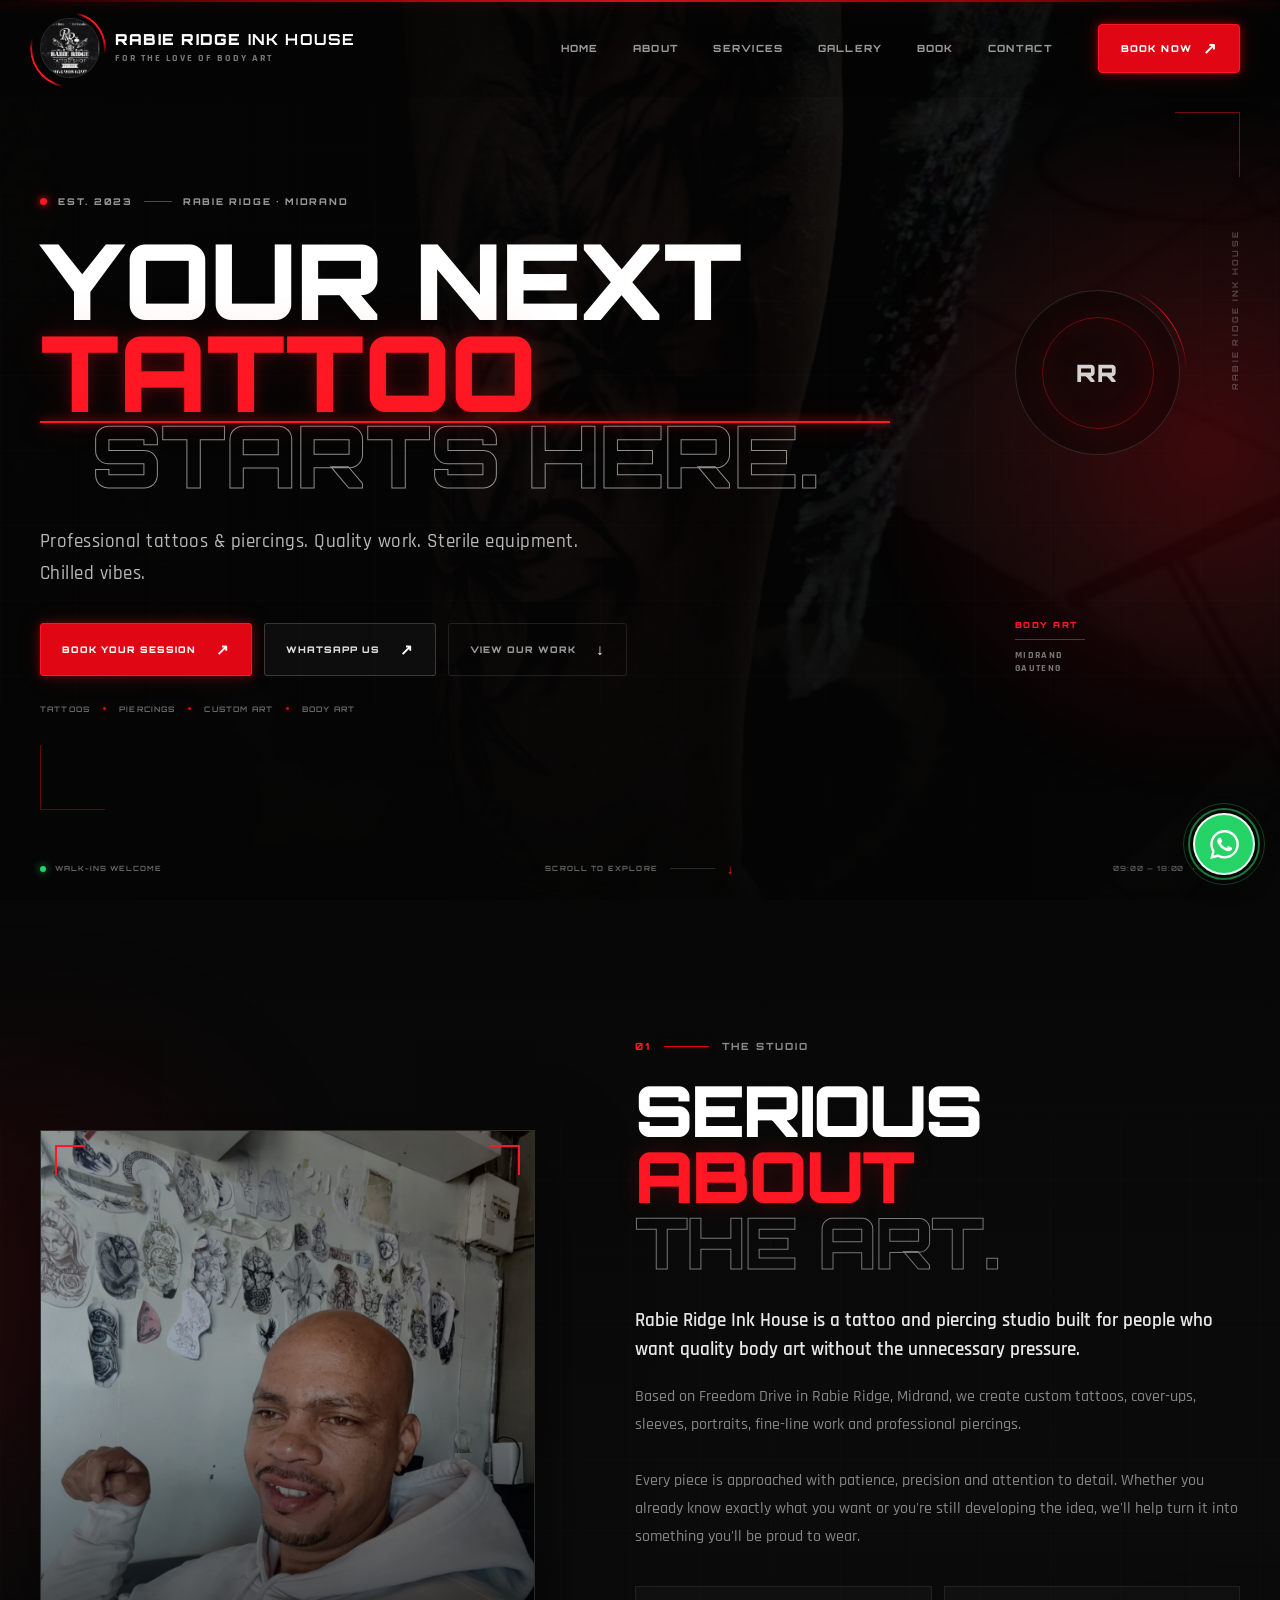
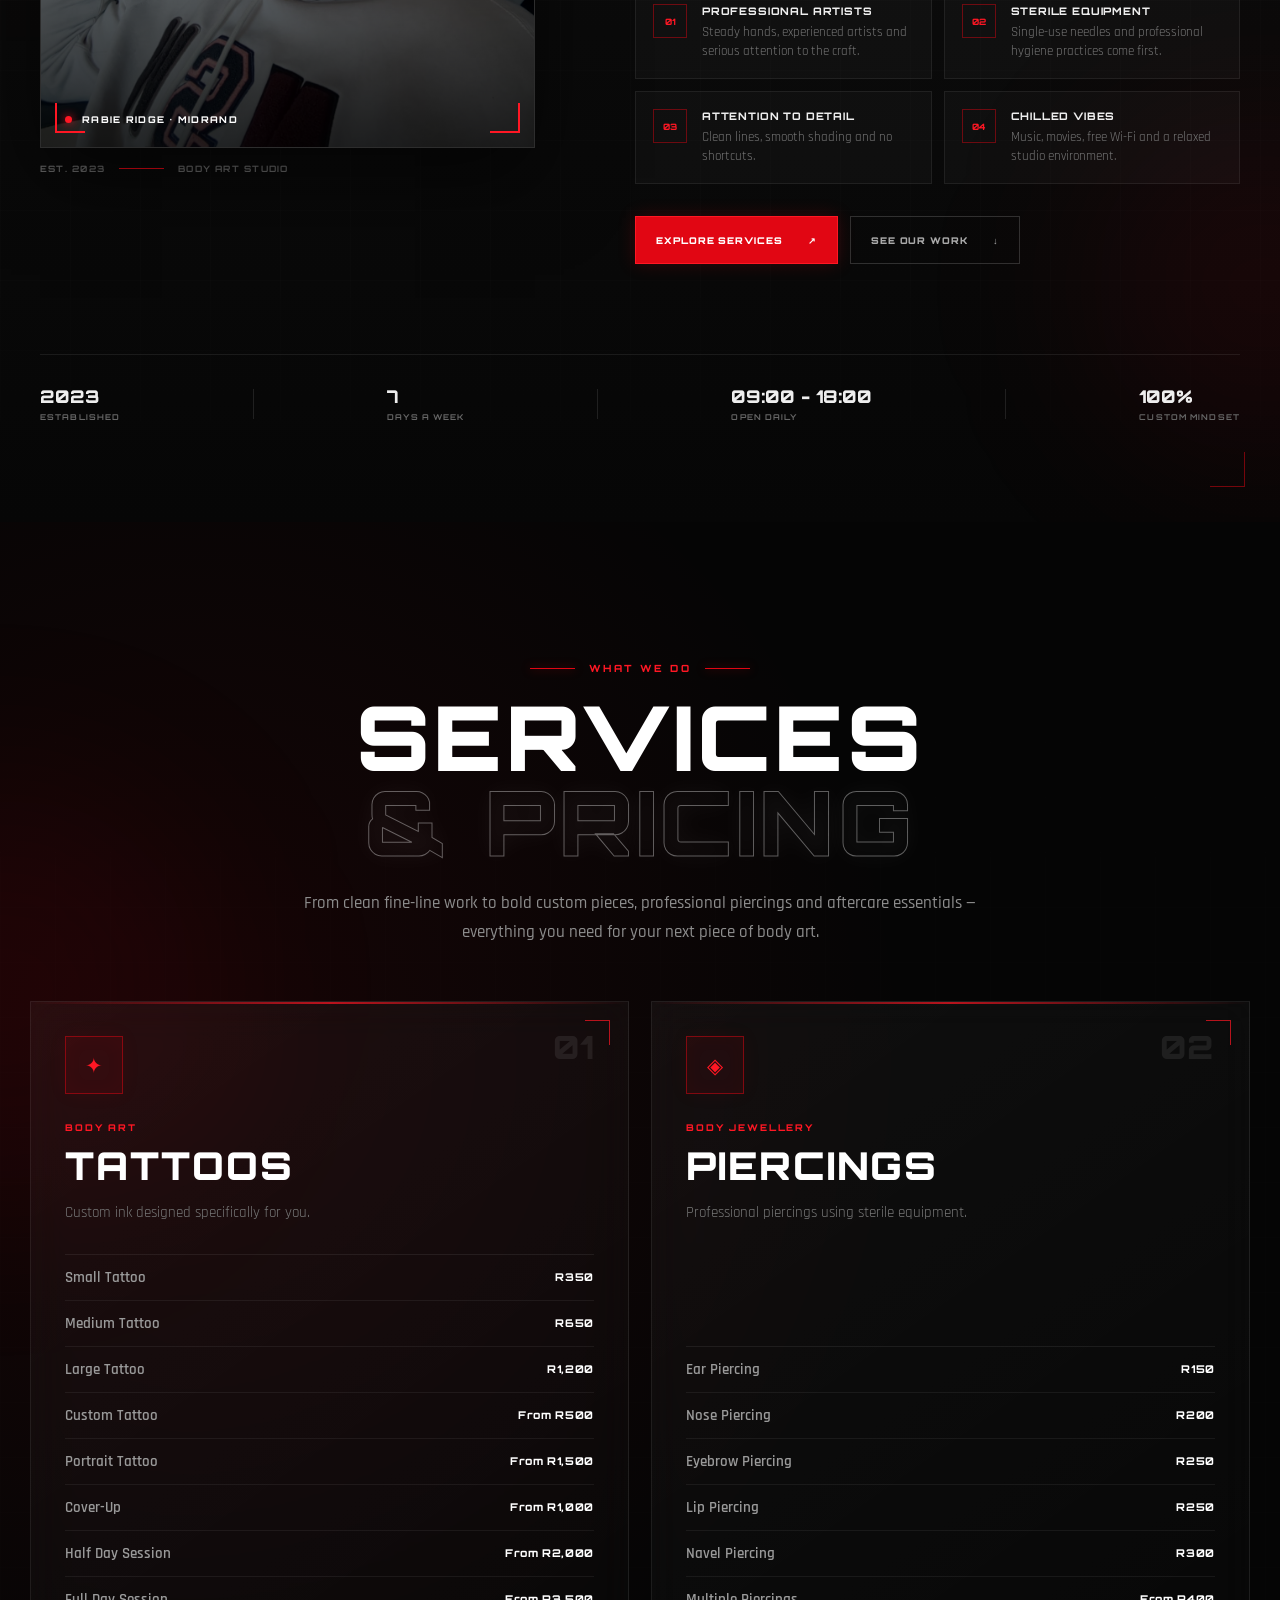
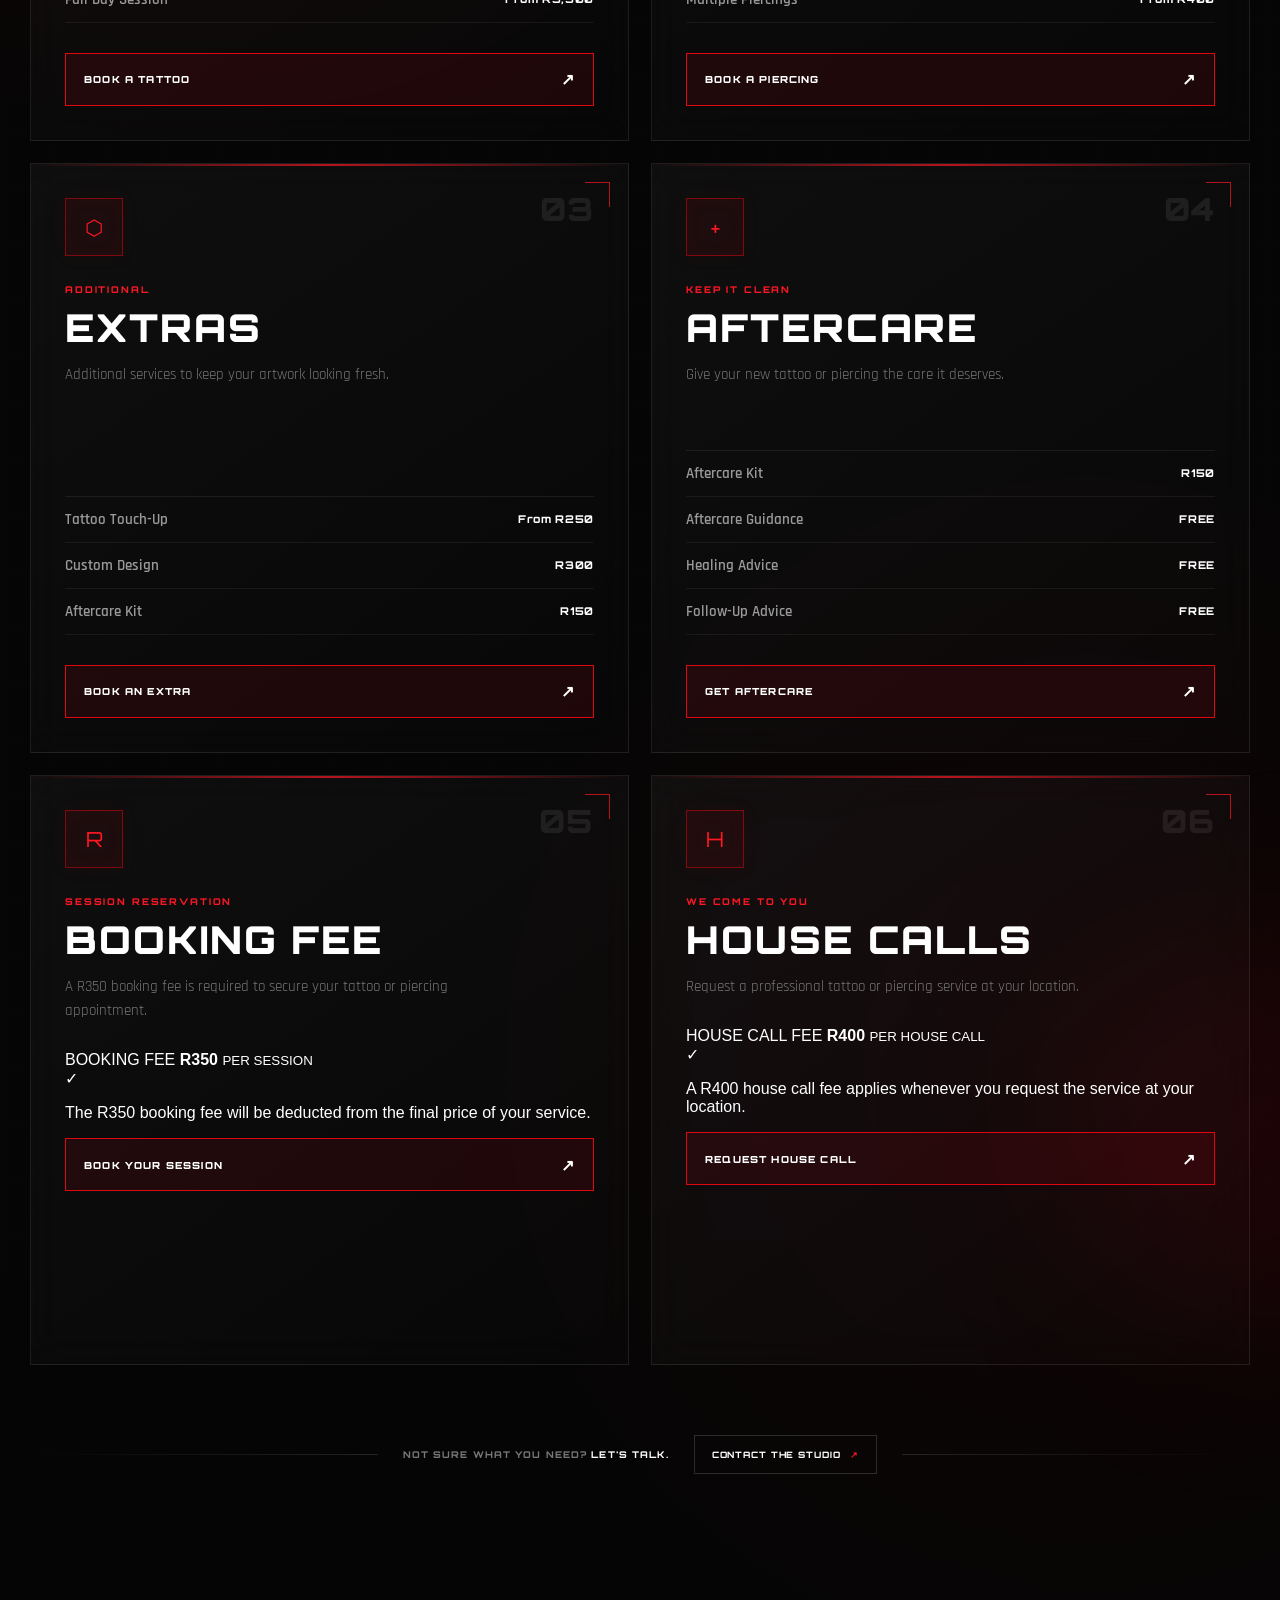
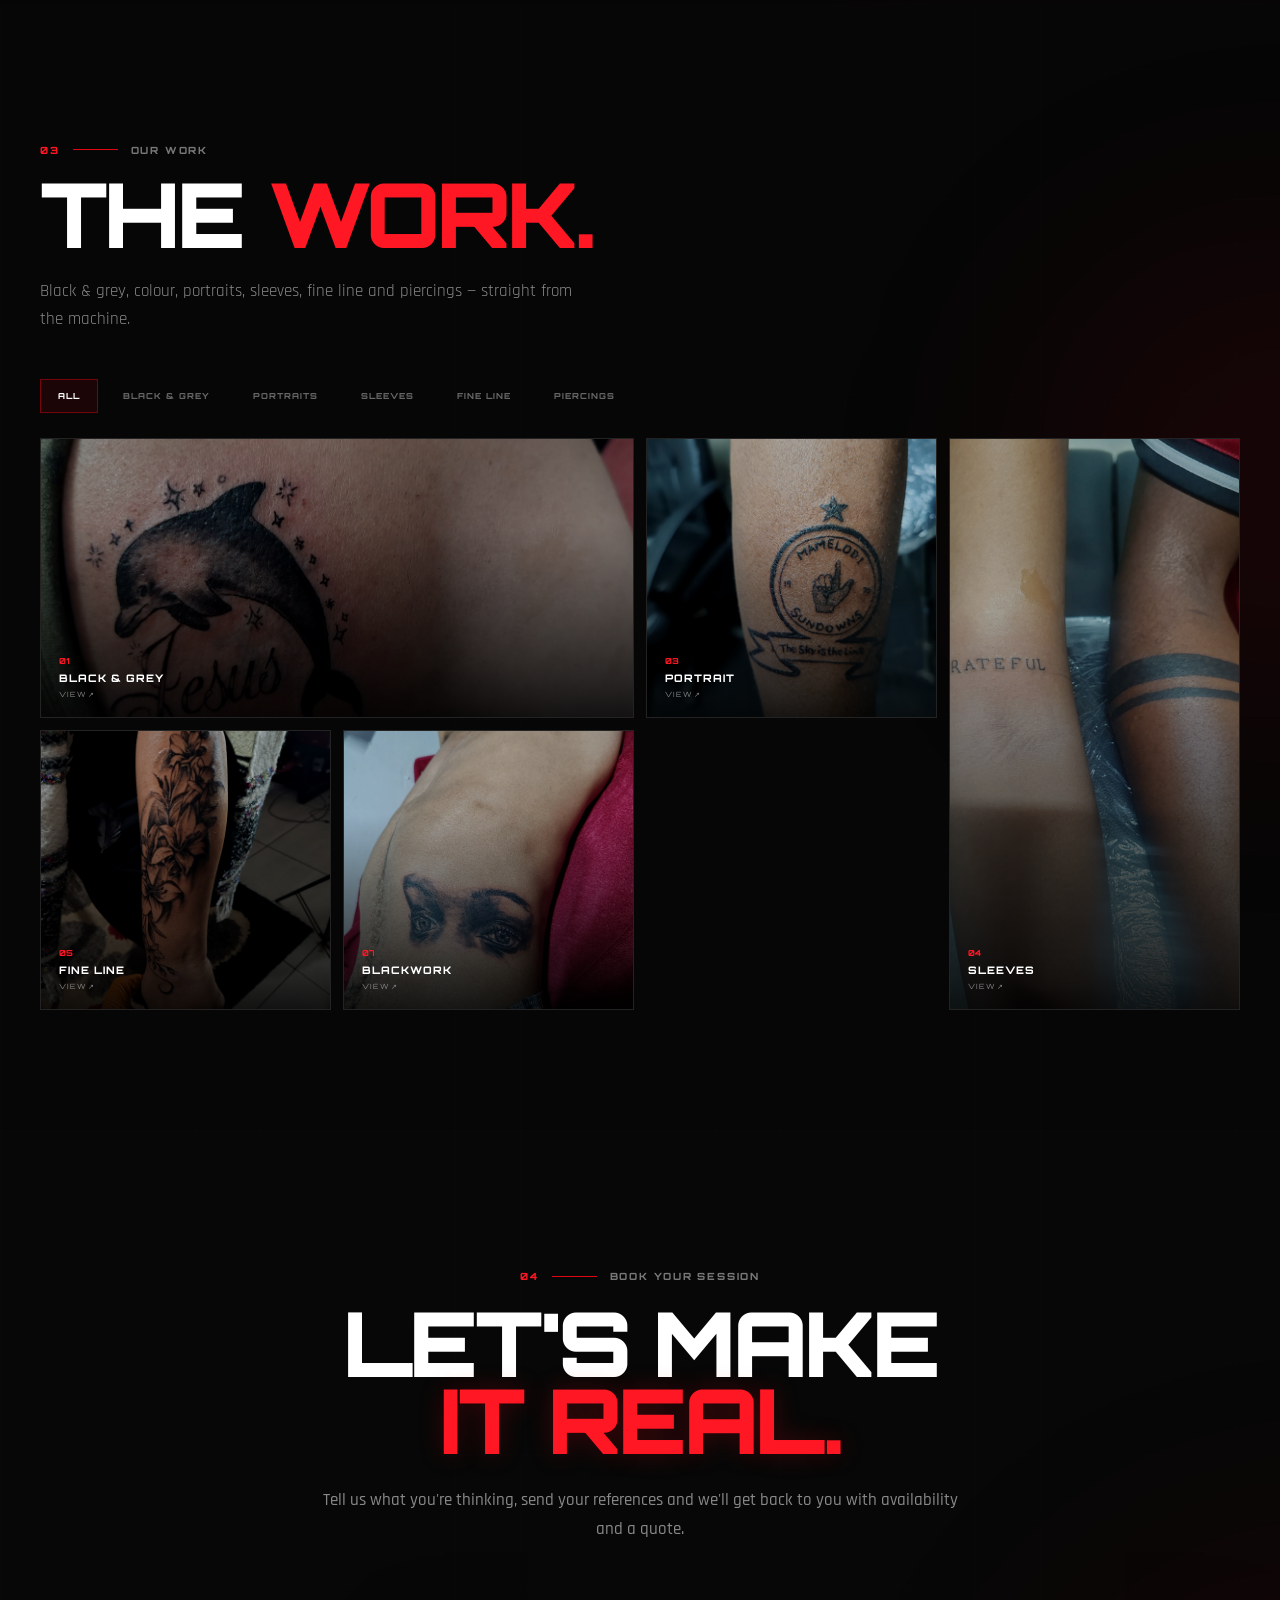
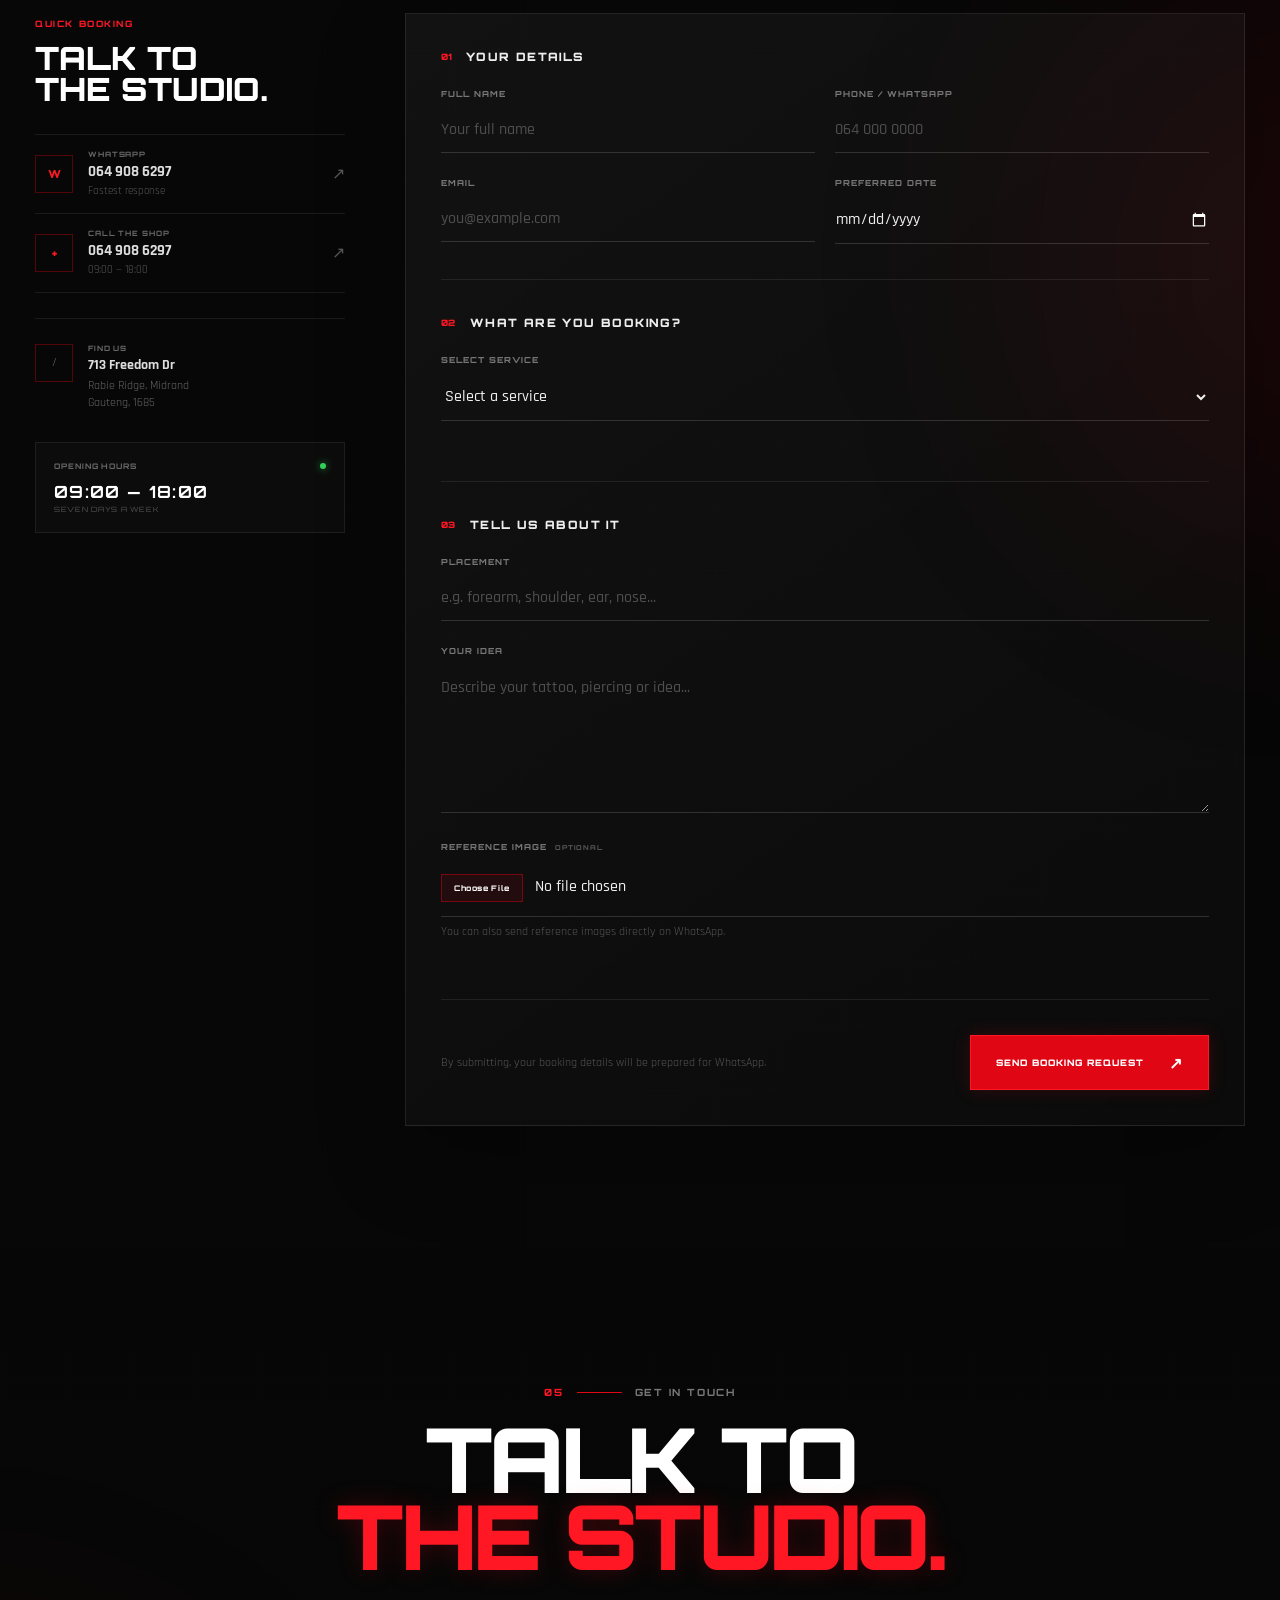
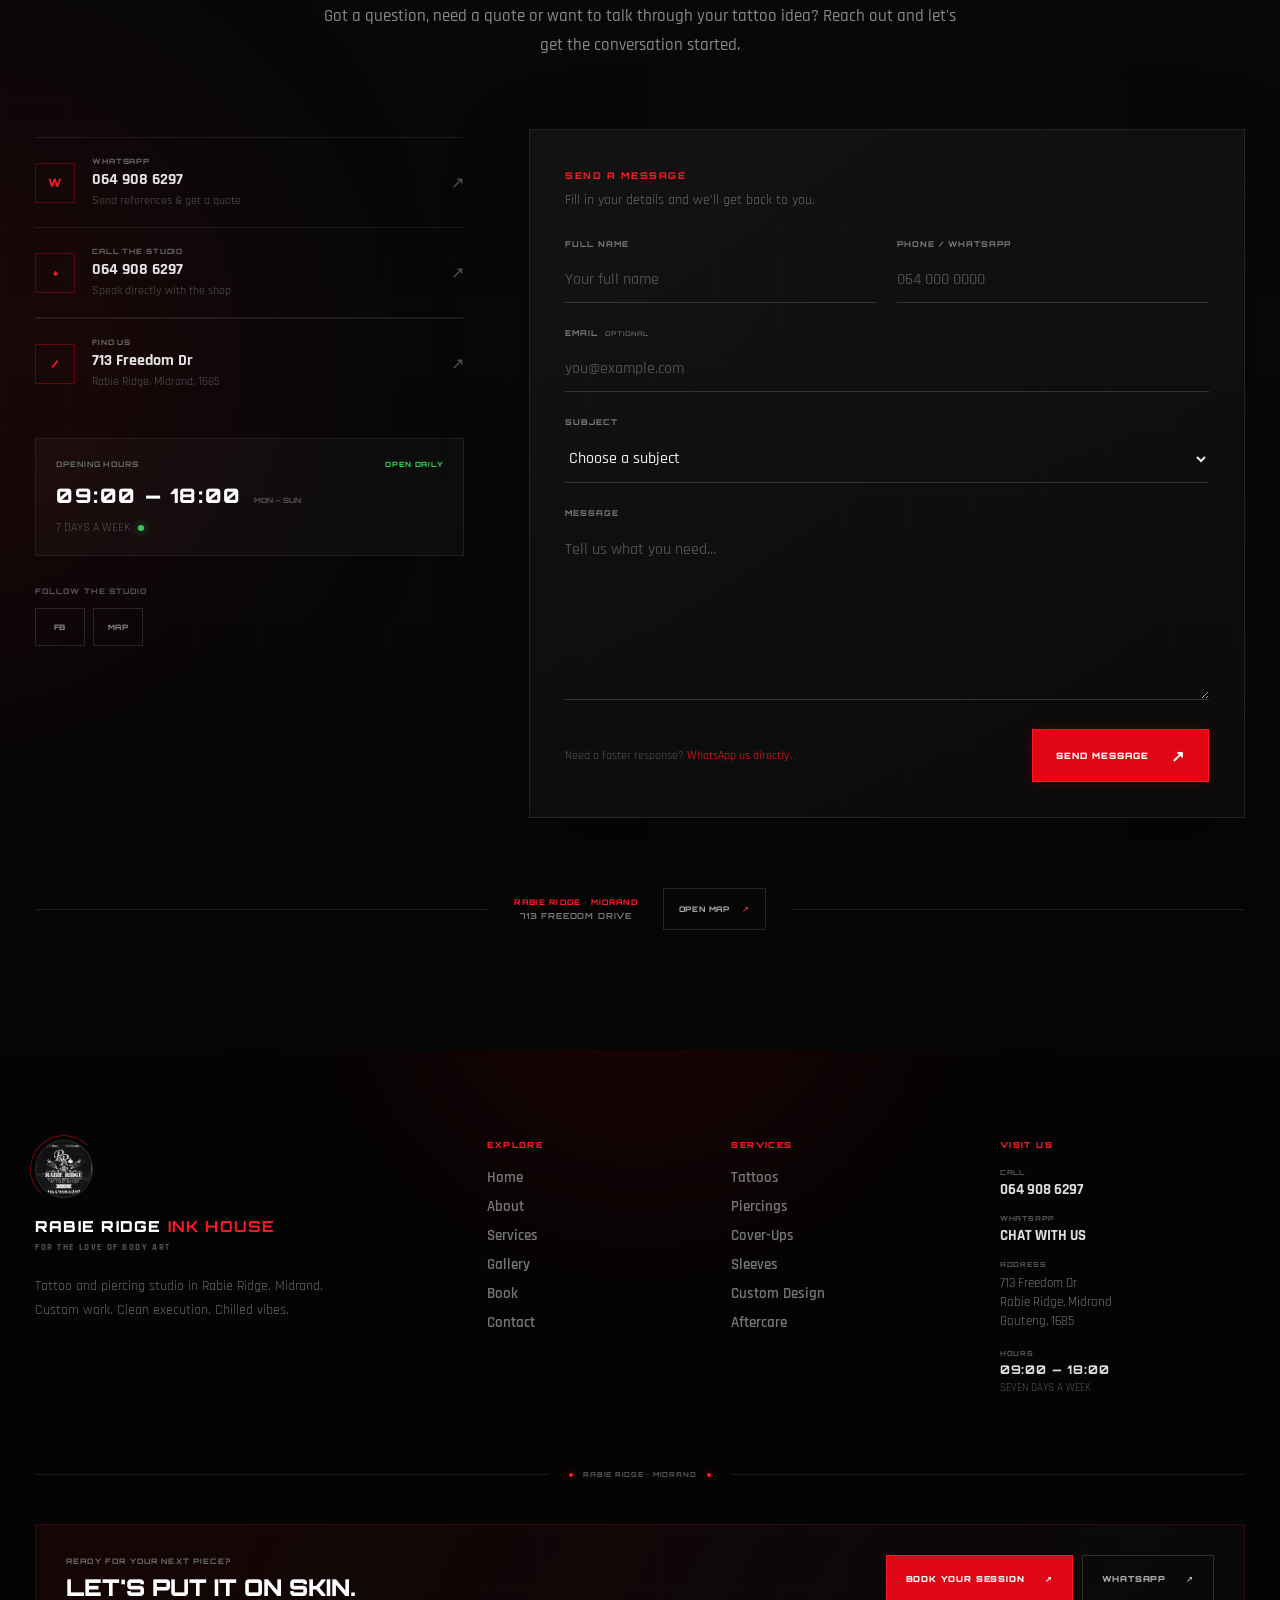
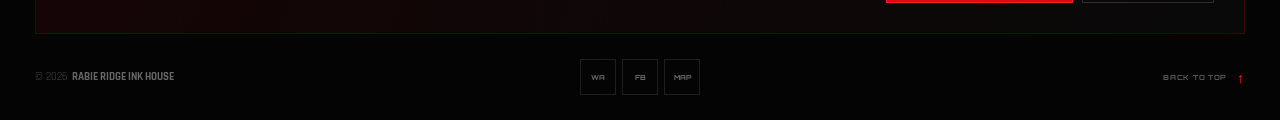
==== commit e13c8e1d: "Update operating hours format for clarity" ====
--- a/index.html
+++ b/index.html
@@ -1196,7 +1196,7 @@
               <div class="about-stat">
 
                   <span class="about-stat-number">
-                      09—18
+                      09:00 - 18:00
                   </span>
 
                   <span class="about-stat-label">
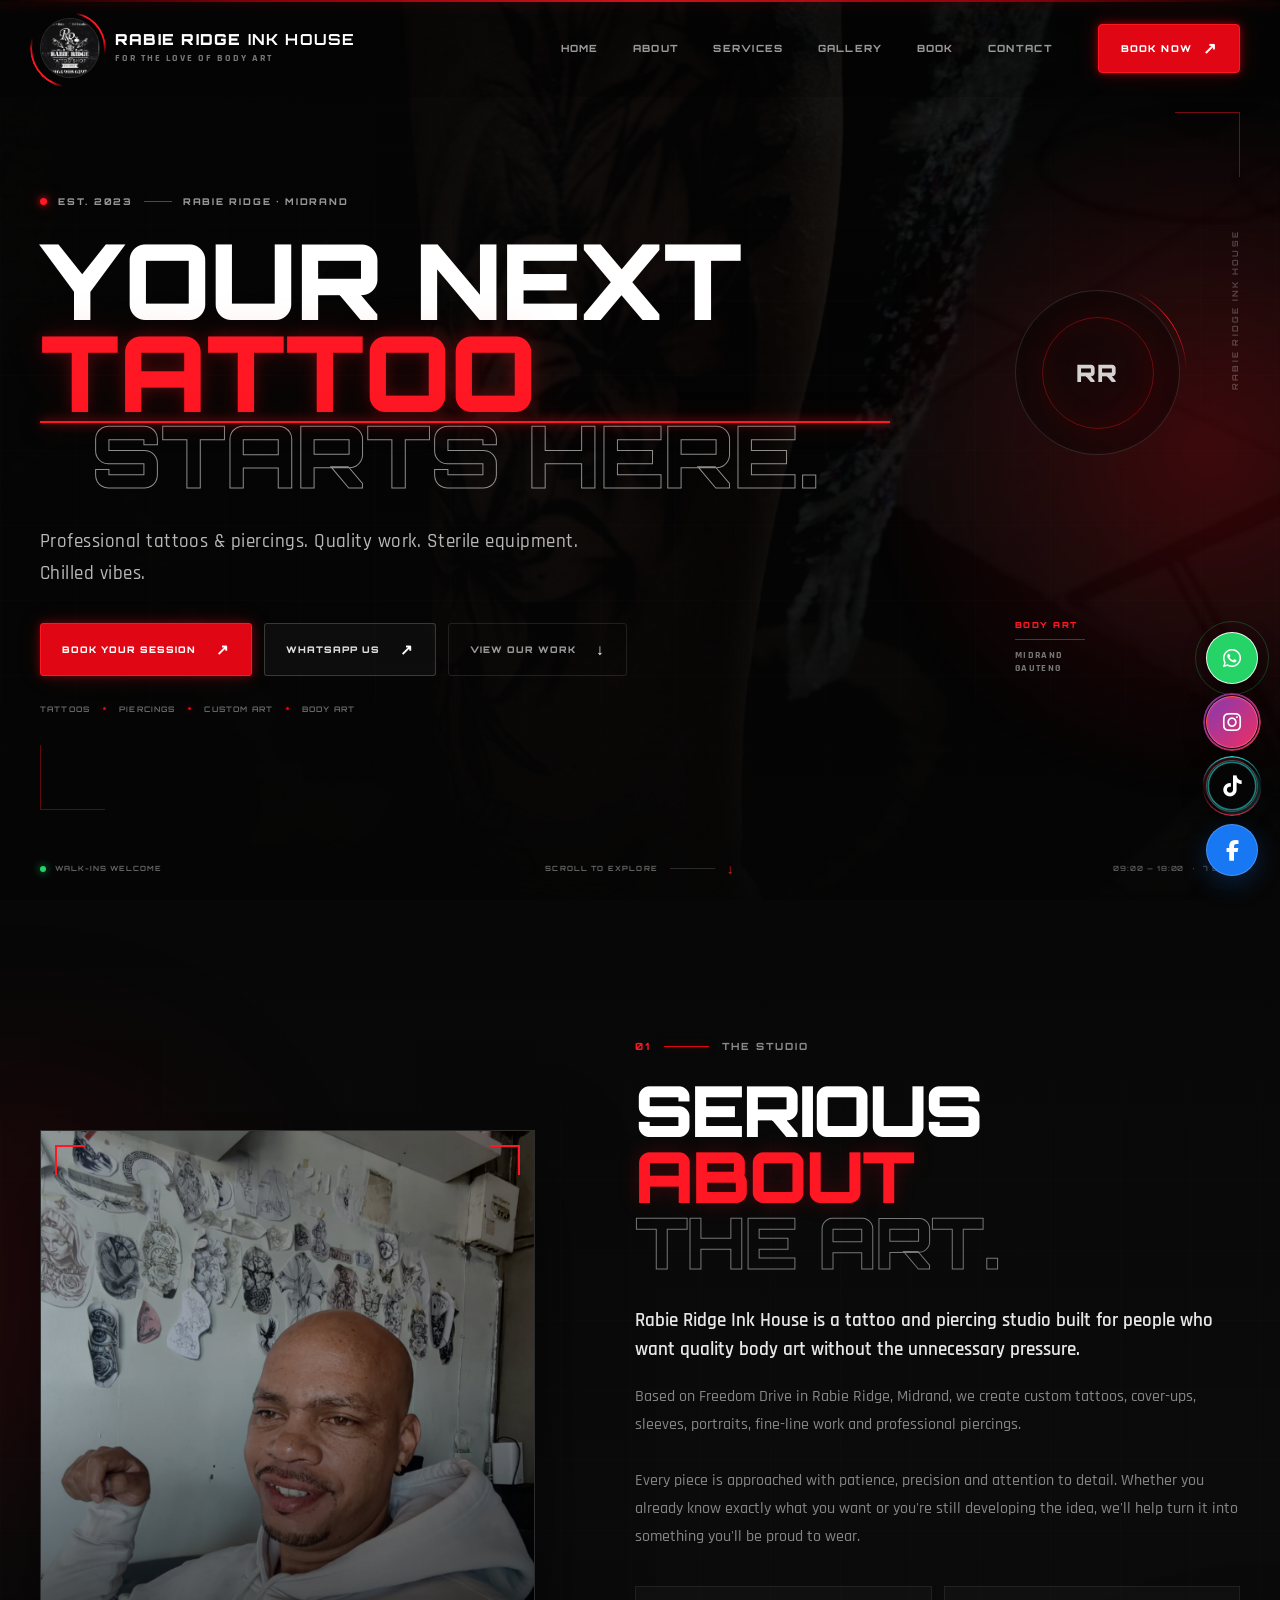
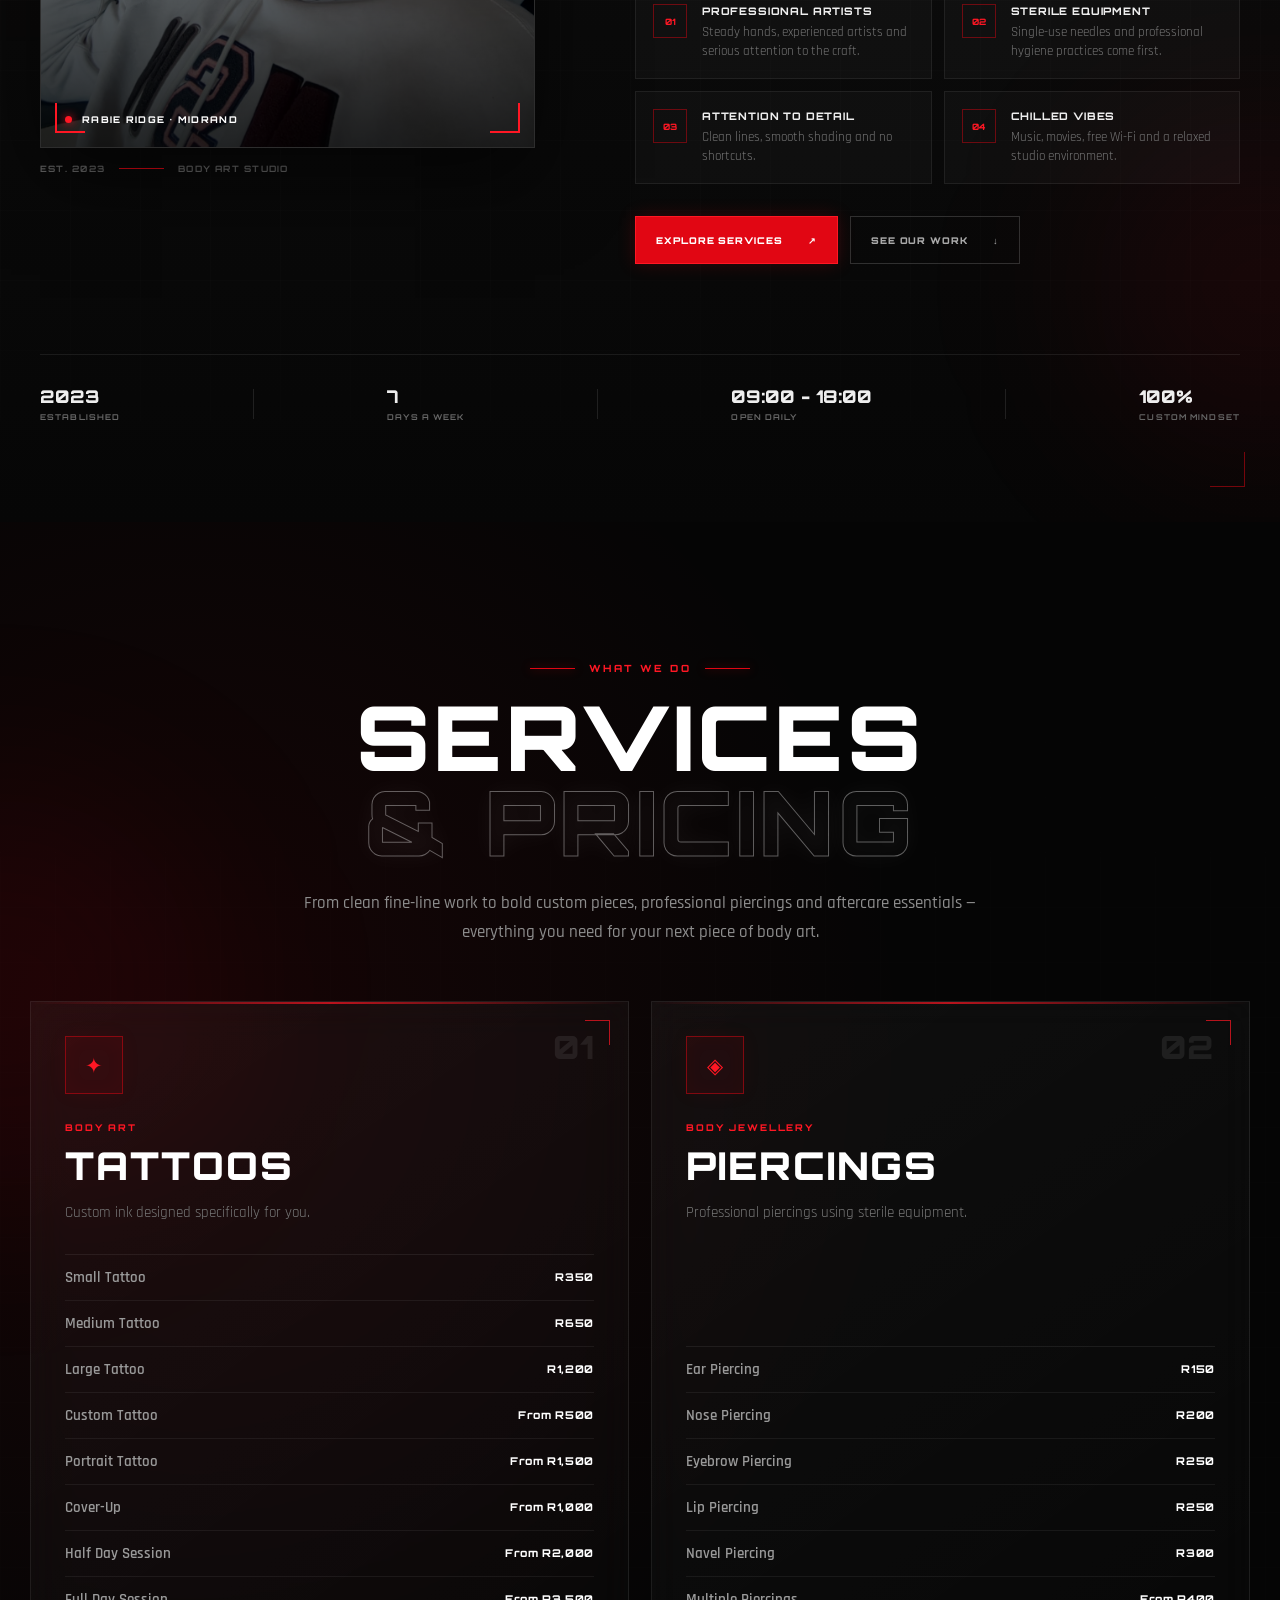
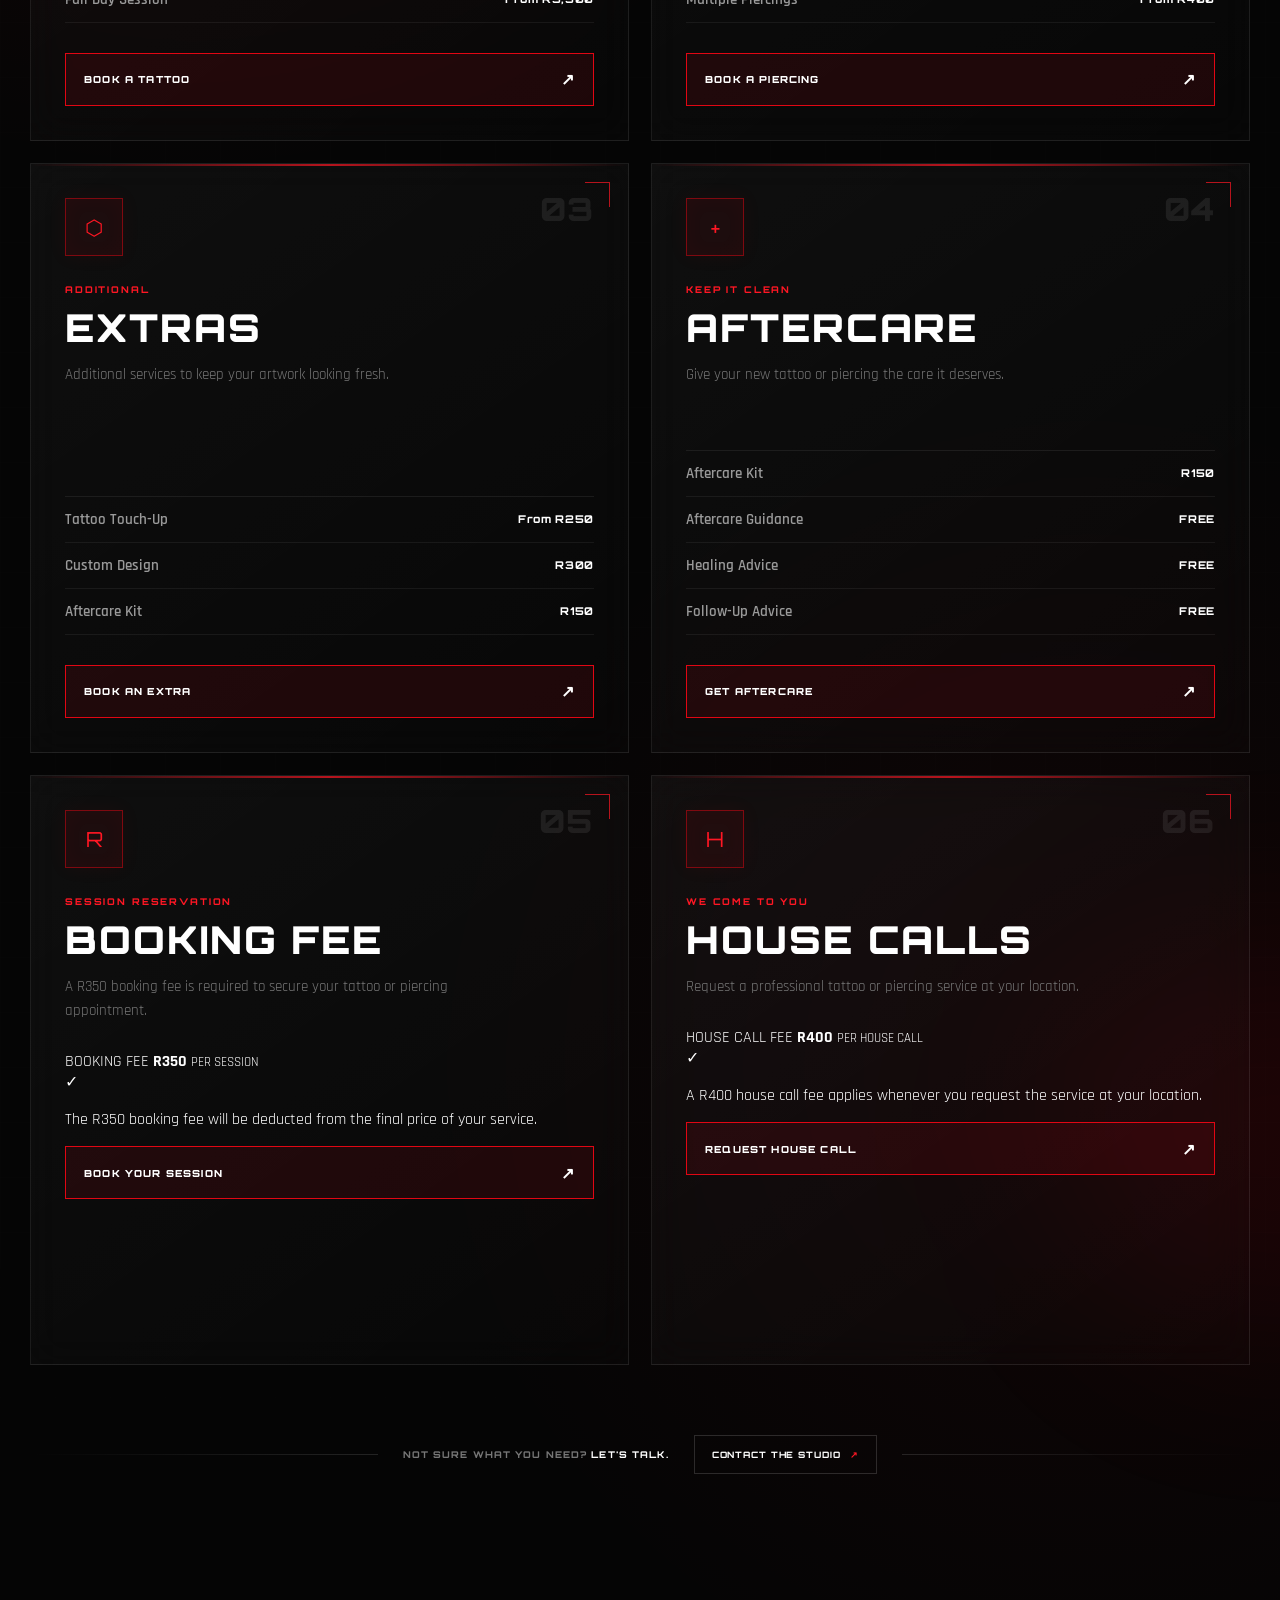
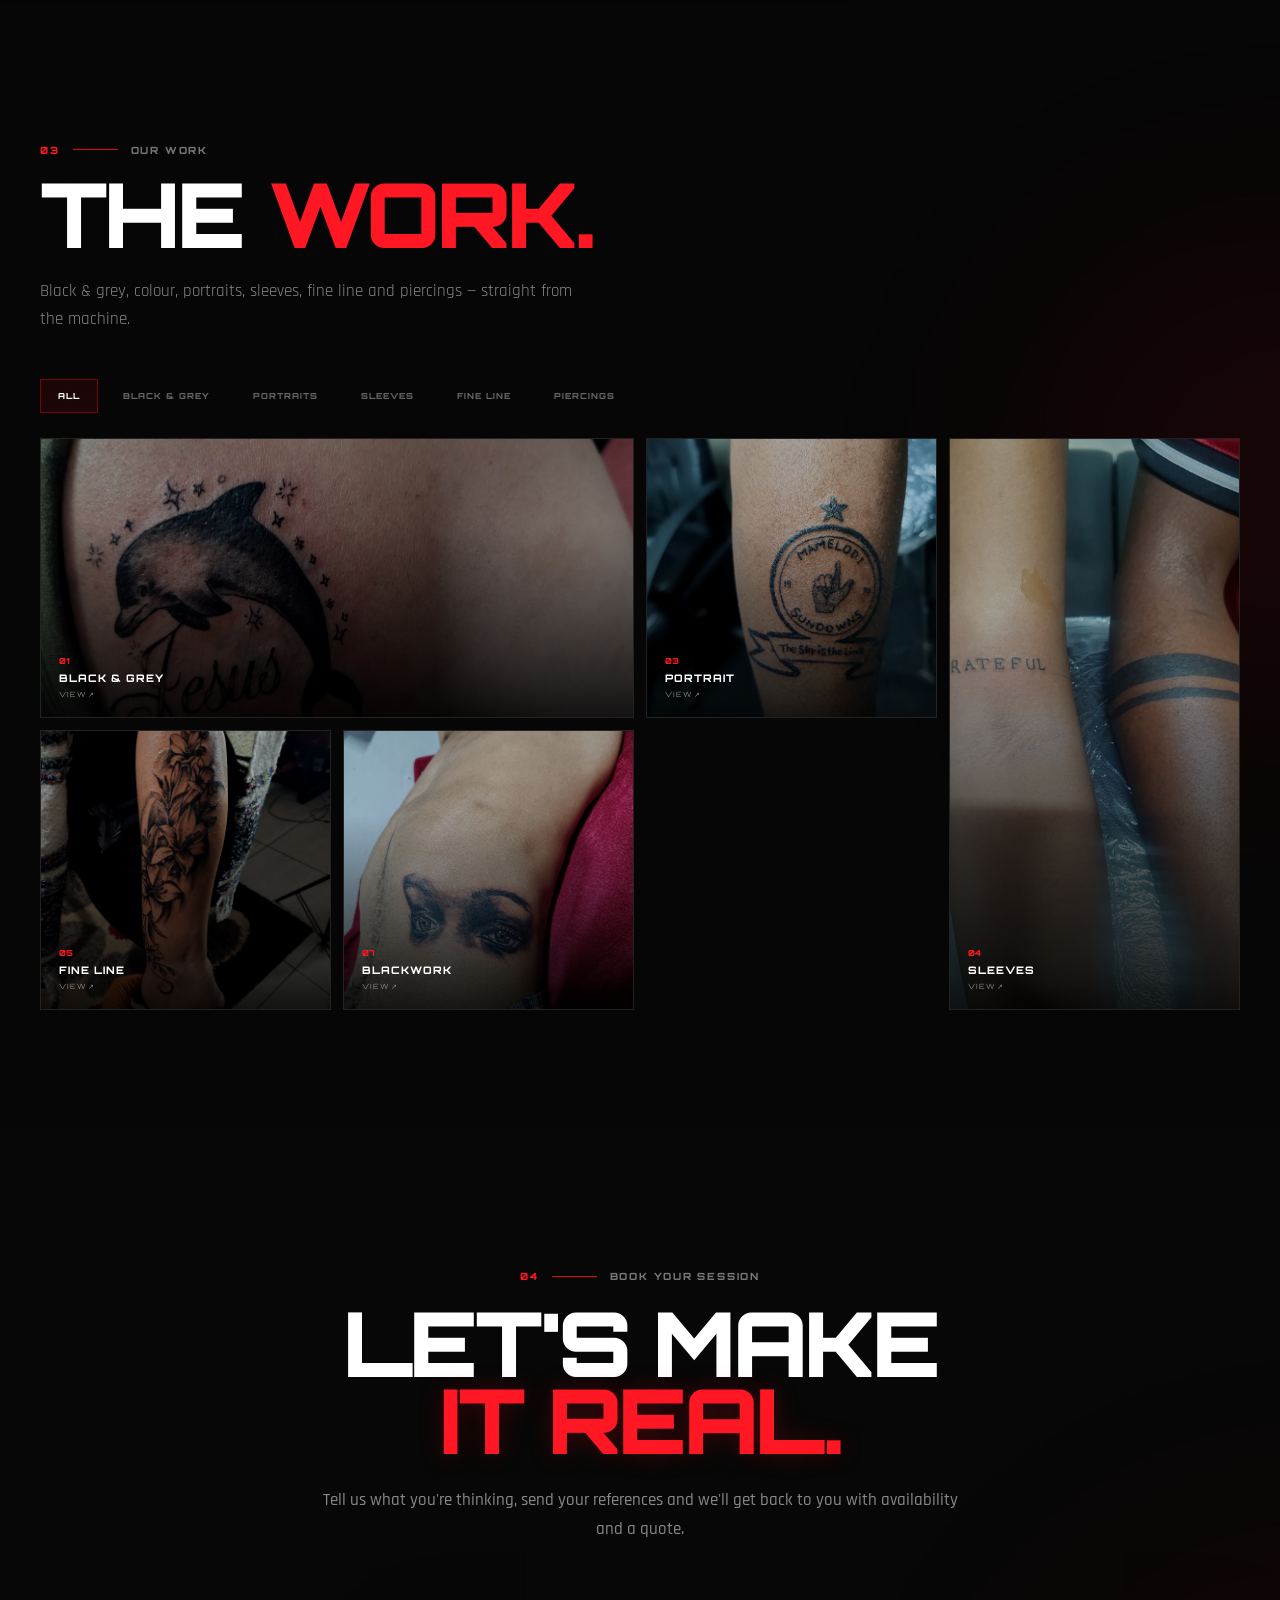
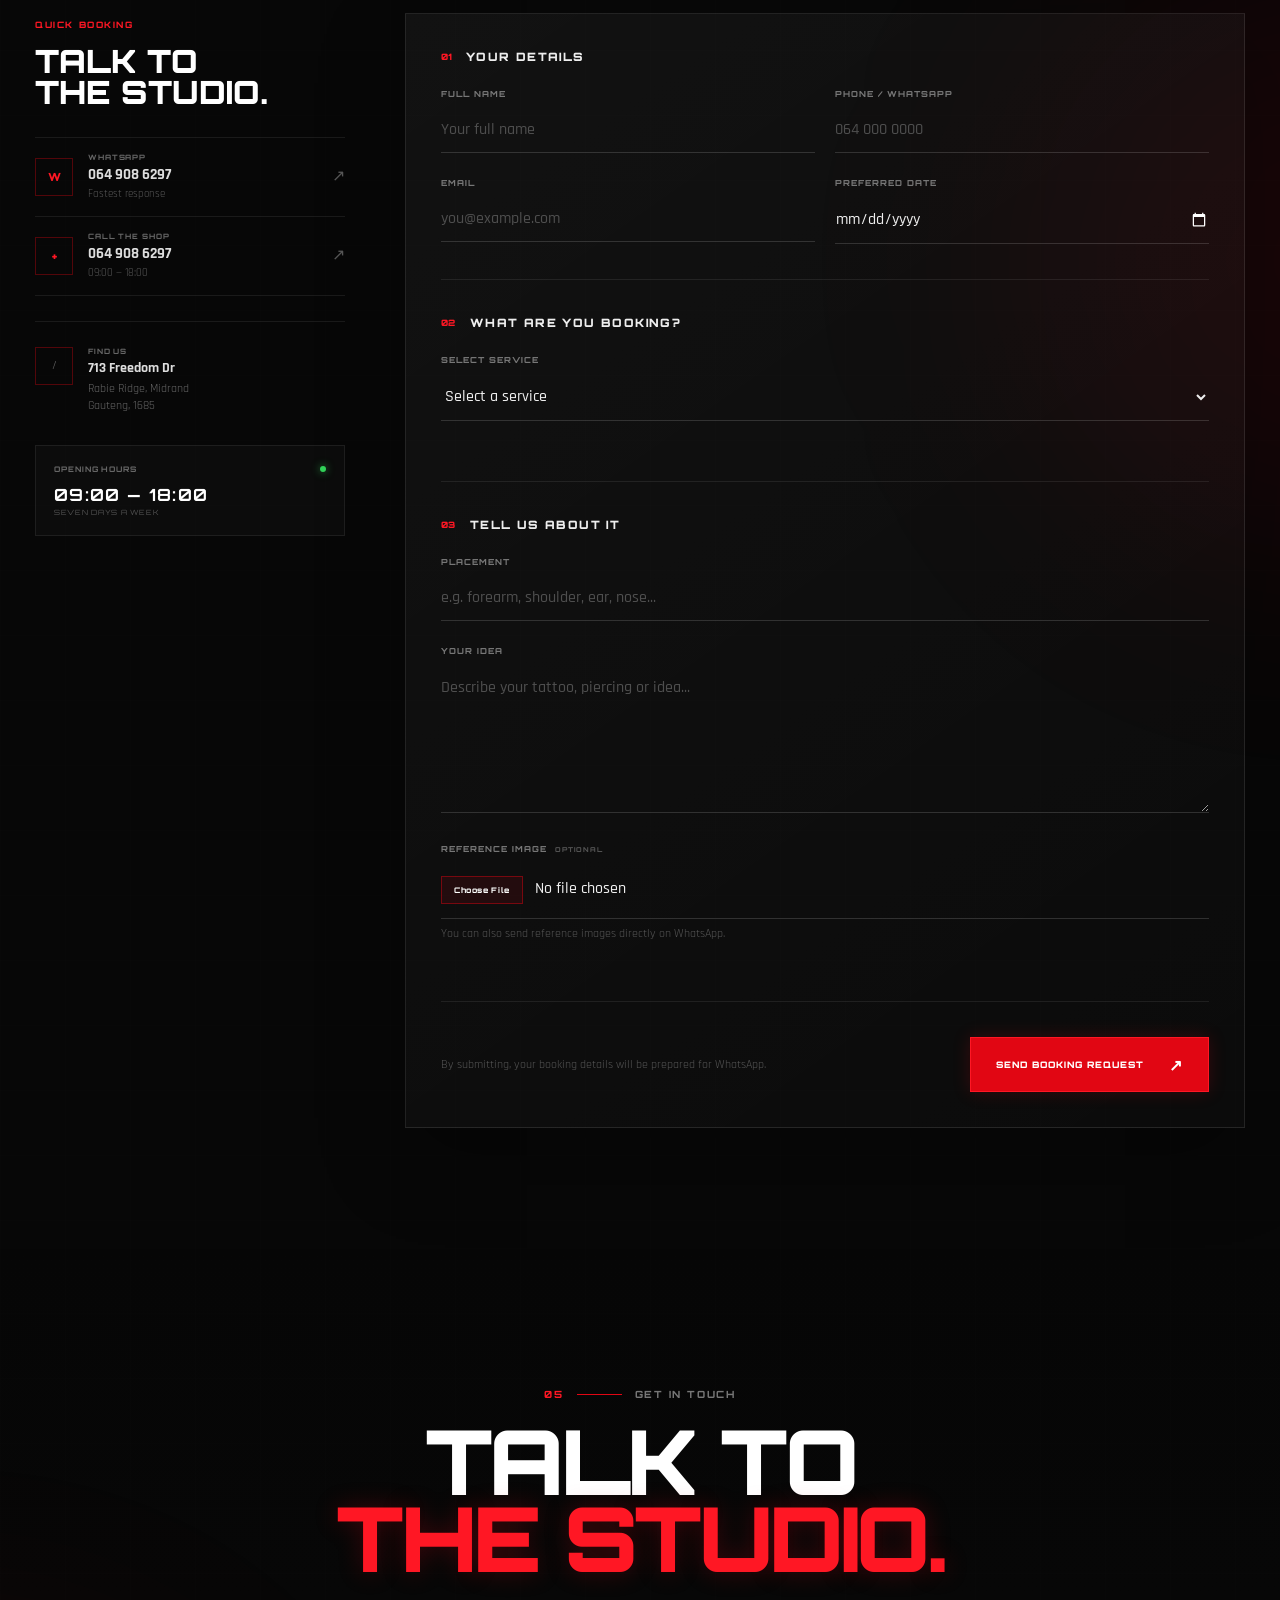
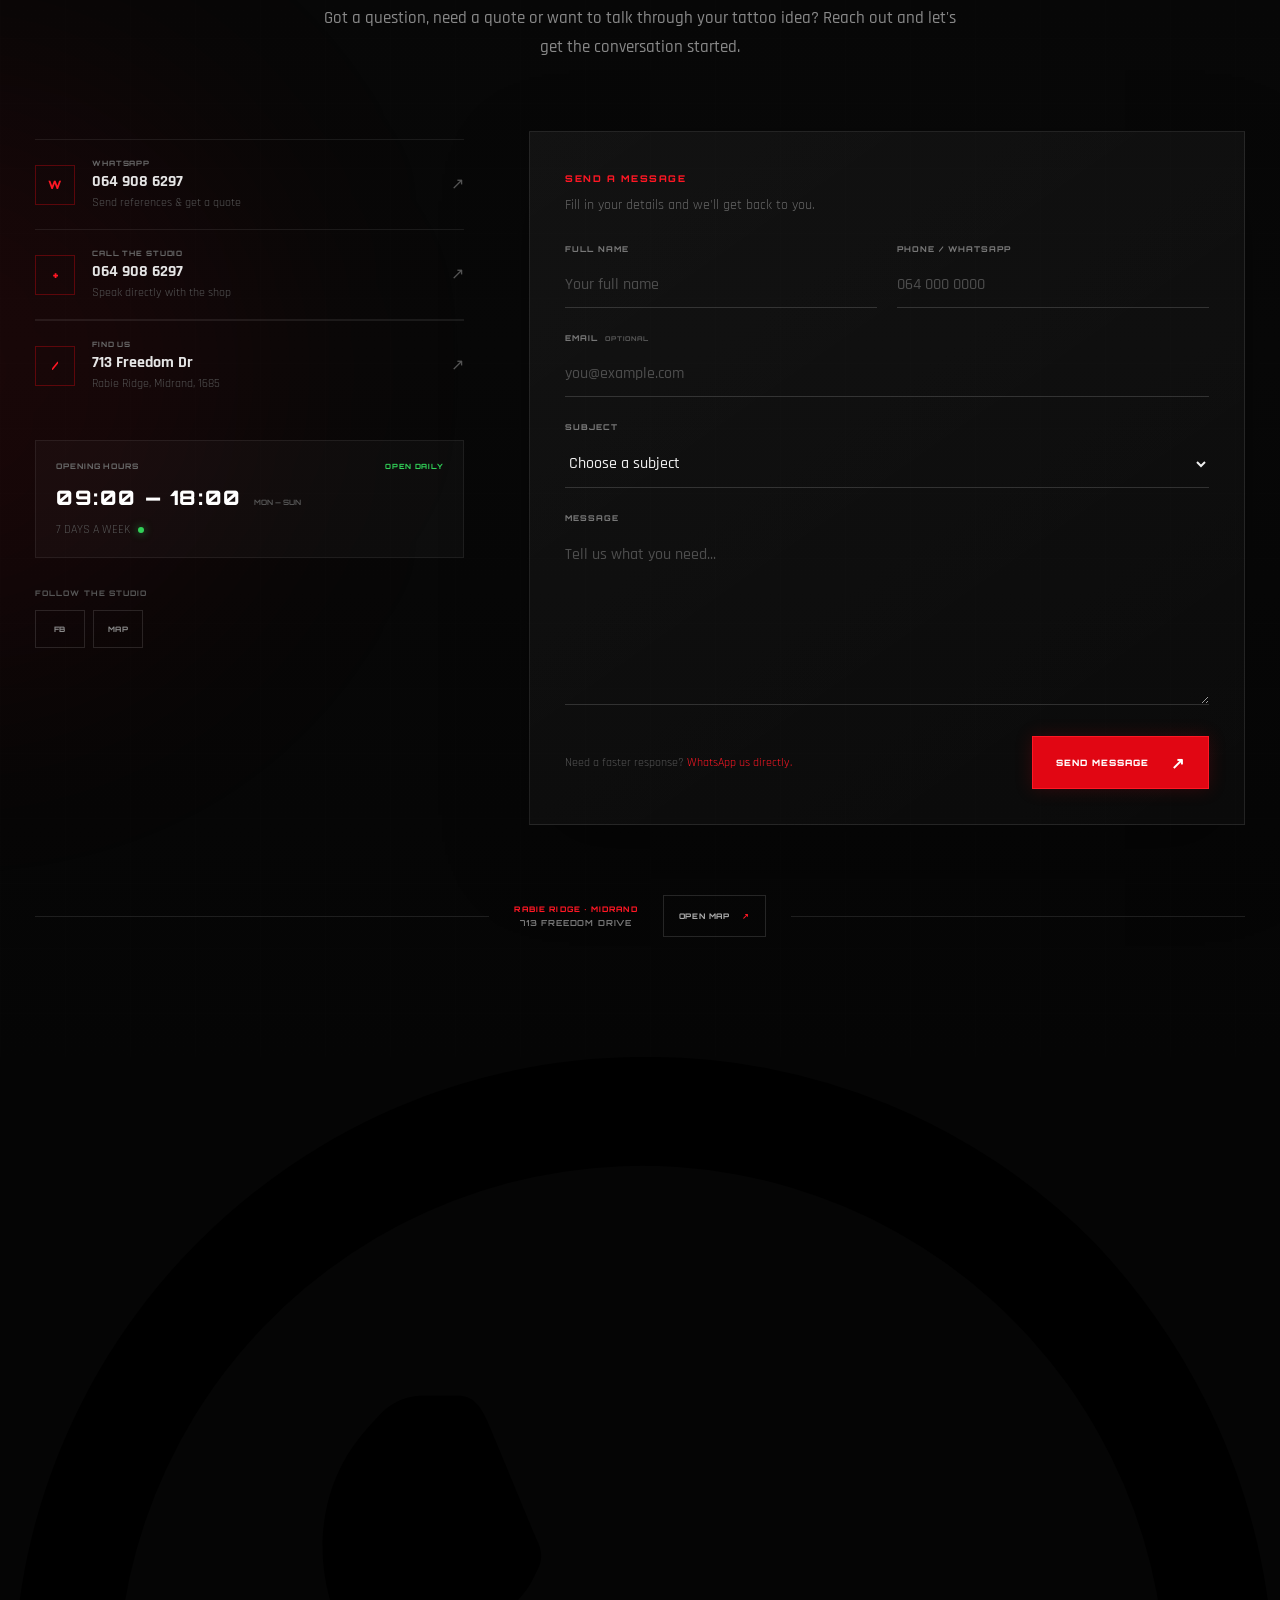
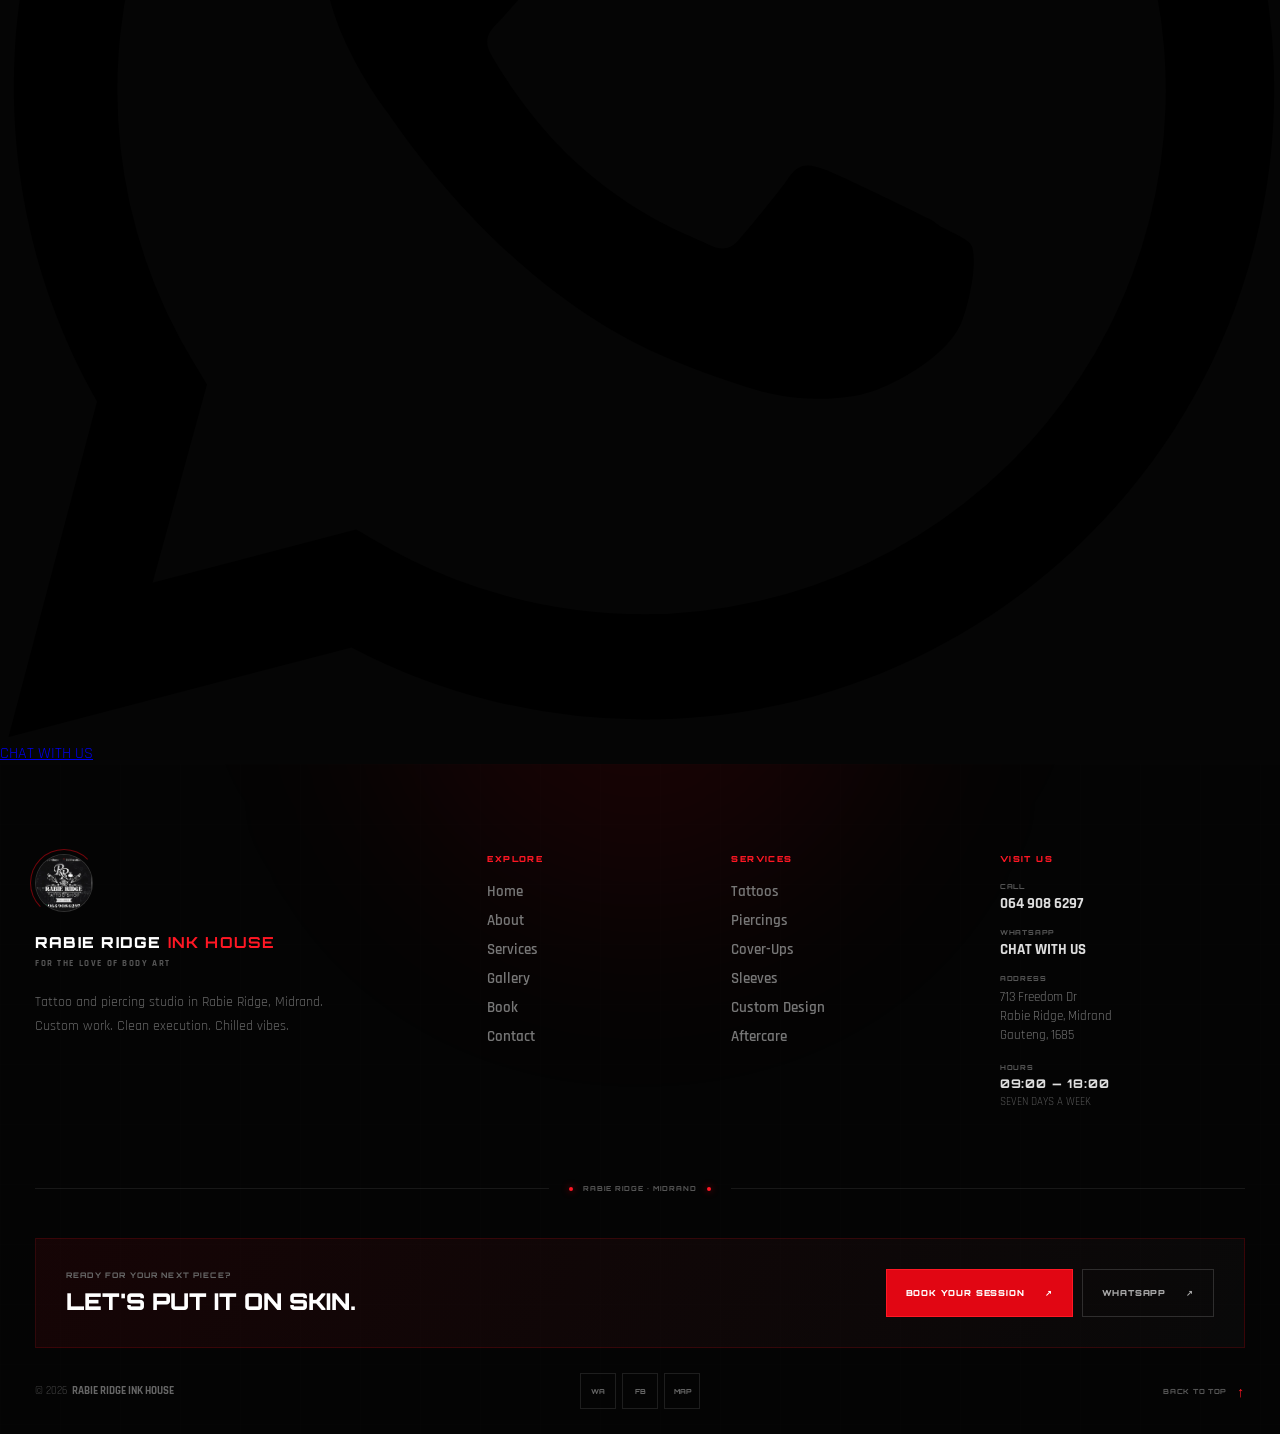
==== commit 4633b215: "Add floating social icons for WhatsApp, Instagram, TikTok, and Facebook" ====
--- a/index.html
+++ b/index.html
@@ -8,6 +8,10 @@
     <meta
         name="viewport"
         content="width=device-width, initial-scale=1.0"
+    >
+    <link
+        rel="stylesheet"
+        href="https://cdnjs.cloudflare.com/ajax/libs/font-awesome/6.5.2/css/all.min.css"
     >
 
     <!-- =====================================================
@@ -3883,7 +3887,58 @@
 
     </footer>
 
-
+    <!-- =====================================================
+        FLOATING SOCIAL ICONS
+        ===================================================== -->
+    <div class="floating-socials" aria-label="Social media links">
+
+        <!-- WhatsApp -->
+        <a
+            href="https://wa.me/27649086297"
+            class="float-icon float-whatsapp"
+            target="_blank"
+            rel="noopener noreferrer"
+            aria-label="Chat with Rabie Ridge Ink House on WhatsApp"
+            title="WhatsApp"
+        >
+            <i class="fa-brands fa-whatsapp"></i>
+        </a>
+
+        <!-- Instagram -->
+        <a
+            href="https://www.instagram.com/bjorn_s_buys/"
+            class="float-icon float-instagram"
+            target="_blank"
+            rel="noopener noreferrer"
+            aria-label="Follow Rabie Ridge Ink House on Instagram"
+            title="Instagram"
+        >
+            <i class="fa-brands fa-instagram"></i>
+        </a>
+
+        <!-- TikTok -->
+        <a
+            href="https://www.tiktok.com/search?q=bjorn%20buys&t=1787744285777"
+            class="float-icon float-tiktok"
+            target="_blank"
+            rel="noopener noreferrer"
+            aria-label="Find Rabie Ridge Ink House on TikTok"
+            title="TikTok"
+        >
+            <i class="fa-brands fa-tiktok"></i>
+        </a>
+
+        <!-- Facebook -->
+        <a
+            href="#"
+            class="float-icon float-facebook"
+            aria-label="Rabie Ridge Ink House on Facebook"
+            title="Facebook"
+        >
+            <i class="fa-brands fa-facebook-f"></i>
+        </a>
+
+    </div>
 
     <script src="scripts/header.js"></script>
     <script src="scripts/services.js"></script>
--- a/styles/global.css
+++ b/styles/global.css
@@ -1,412 +1,923 @@
-* {
-    box-sizing: border-box;
-}
-
-html {
-    scroll-behavior: smooth;
-}
-
-body {
+/* =========================================================
+   CONCEPTO INK
+   FLOATING SOCIAL ICONS
+   WHATSAPP • INSTAGRAM • TIKTOK • FACEBOOK
+   ========================================================= */
+
+.floating-socials {
+    position: fixed;
+    right: 22px;
+    bottom: 24px;
+
+    display: flex;
+    flex-direction: column;
+    align-items: center;
+    gap: 12px;
+
     margin: 0;
-
-    background:
-        #080808;
-
-    color:
-        #ffffff;
-
-    font-family:
-        "Roboto",
-        sans-serif;
-
-    overflow-x:
-        hidden;
-}
-
-img {
-    max-width: 100%;
-}
-
-a,
-button {
-    -webkit-tap-highlight-color: transparent;
-}
-
-/* =========================================================
-   RABIE RIDGE INK HOUSE
-   FLOATING WHATSAPP
-   ========================================================= */
-
-.floating-whatsapp {
-
-    position: fixed;
-
-    right: 25px;
-    bottom: 25px;
-
-    width: 62px;
-    height: 62px;
+    padding: 0;
+
+    z-index: 99999;
+
+    list-style: none;
+}
+
+
+/* =========================================================
+   BASE ICON
+   ========================================================= */
+
+.float-icon {
+    position: relative;
+
+    width: 52px;
+    height: 52px;
+    min-width: 52px;
+    min-height: 52px;
 
     display: flex;
     align-items: center;
     justify-content: center;
 
-    z-index: 99999;
+    border-radius: 50%;
 
     color: #ffffff;
-
-    background:
-        #25D366;
-
-    border:
-        2px solid rgba(255,255,255,0.9);
+    text-decoration: none;
+
+    background: rgba(10, 10, 10, 0.86);
+
+    border: 1px solid rgba(255, 255, 255, 0.16);
+
+    backdrop-filter: blur(14px);
+    -webkit-backdrop-filter: blur(14px);
+
+    box-shadow:
+        0 8px 25px rgba(0, 0, 0, 0.35),
+        inset 0 1px 0 rgba(255, 255, 255, 0.08);
+
+    overflow: visible;
+
+    isolation: isolate;
+
+    transition:
+        transform 0.35s cubic-bezier(.2,.8,.2,1),
+        box-shadow 0.35s ease,
+        background 0.35s ease,
+        border-color 0.35s ease;
+
+    animation:
+        socialEntrance 0.8s cubic-bezier(.16,1,.3,1) both,
+        socialFloat 4s ease-in-out infinite;
+}
+
+
+/* =========================================================
+   ICON
+   ========================================================= */
+
+.float-icon i {
+    position: relative;
+
+    z-index: 5;
+
+    font-size: 21px;
+    line-height: 1;
+
+    color: #ffffff;
+
+    transition:
+        transform 0.35s ease,
+        filter 0.35s ease;
+}
+
+
+/* =========================================================
+   GLOW RING
+   ========================================================= */
+
+.float-icon::before {
+    content: "";
+
+    position: absolute;
+
+    inset: -5px;
 
     border-radius: 50%;
 
-    text-decoration: none;
-
-    box-shadow:
-        0 0 0 0 rgba(37,211,102,0.55),
-        0 8px 25px rgba(0,0,0,0.45);
+    opacity: 0;
+
+    pointer-events: none;
+
+    transform: scale(0.82);
 
     transition:
-        transform 0.3s ease,
-        box-shadow 0.3s ease;
-
-    animation:
-        whatsappFloat 3s ease-in-out infinite;
-
-}
-
-
-/* =========================================================
-   PULSING OUTER RING
-   ========================================================= */
-
-.floating-whatsapp-ring {
-
-    position: absolute;
-
-    inset: -7px;
-
-    border: 2px solid rgba(37,211,102,0.55);
-
-    border-radius: 50%;
-
-    pointer-events: none;
-
-    animation:
-        whatsappPulse 2s ease-out infinite;
-
-}
-
-
-/* =========================================================
-   SECOND PULSE
-   ========================================================= */
-
-.floating-whatsapp-ring::after {
-
-    content: "";
-
-    position: absolute;
-
-    inset: -7px;
-
-    border: 1px solid rgba(37,211,102,0.28);
-
-    border-radius: 50%;
-
-    animation:
-        whatsappPulse 2s ease-out 0.6s infinite;
-
-}
-
-
-/* =========================================================
-   ICON
-   ========================================================= */
-
-.floating-whatsapp-icon {
-
-    position: relative;
-
-    width: 29px;
-    height: 29px;
-
-    display: flex;
-    align-items: center;
-    justify-content: center;
-
-    z-index: 2;
-
-}
-
-
-.floating-whatsapp-icon svg {
-
-    width: 100%;
-    height: 100%;
-
-    fill: #ffffff;
-
-    display: block;
-
-}
-
-
-/* =========================================================
-   TOOLTIP
-   ========================================================= */
-
-.floating-whatsapp-text {
-
-    position: absolute;
-
-    right: 76px;
-
-    top: 50%;
-
-    transform:
-        translateY(-50%)
-        translateX(10px);
-
-    padding:
-        9px 13px;
-
-    color: #ffffff;
-
-    background:
-        rgba(5,5,5,0.92);
-
-    border:
-        1px solid rgba(255,255,255,0.12);
-
-    border-right:
-        2px solid #25D366;
-
-    border-radius: 3px;
-
-    white-space: nowrap;
-
-    font-family:
-        var(--rr-display-font);
-
-    font-size:
-        0.52rem;
-
-    font-weight:
-        800;
-
-    letter-spacing:
-        0.1em;
-
-    opacity: 0;
-
-    visibility: hidden;
-
-    pointer-events: none;
-
-    box-shadow:
-        0 10px 30px rgba(0,0,0,0.4);
-
-    transition:
-        opacity 0.3s ease,
-        visibility 0.3s ease,
-        transform 0.3s ease;
-
-}
-
-
-/* =========================================================
-   TOOLTIP ARROW
-   ========================================================= */
-
-.floating-whatsapp-text::after {
-
-    content: "";
-
-    position: absolute;
-
-    right: -6px;
-
-    top: 50%;
-
-    width: 10px;
-    height: 10px;
-
-    background:
-        rgba(5,5,5,0.92);
-
-    border-top:
-        1px solid rgba(255,255,255,0.12);
-
-    border-right:
-        1px solid #25D366;
-
-    transform:
-        translateY(-50%)
-        rotate(45deg);
-
-}
-
-
-/* =========================================================
-   HOVER
-   ========================================================= */
-
-.floating-whatsapp:hover {
-
+        opacity 0.35s ease,
+        transform 0.35s ease;
+}
+
+
+/* =========================================================
+   HOVER BASE
+   ========================================================= */
+
+.float-icon:hover {
     transform:
         translateY(-6px)
-        scale(1.06);
+        scale(1.09);
+
+    color: #ffffff;
+}
+
+.float-icon:hover i {
+    transform: scale(1.12);
+}
+
+.float-icon:active {
+    transform: scale(0.94);
+}
+
+
+/* =========================================================
+   WHATSAPP
+   ========================================================= */
+
+.float-whatsapp {
+    background: #25D366;
+
+    border-color: rgba(255, 255, 255, 0.9);
 
     box-shadow:
-        0 0 0 6px rgba(37,211,102,0.10),
-        0 0 25px rgba(37,211,102,0.55),
-        0 15px 40px rgba(0,0,0,0.45);
+        0 0 0 0 rgba(37, 211, 102, 0.55),
+        0 8px 25px rgba(0, 0, 0, 0.45);
+
+    animation:
+        socialEntrance 0.8s cubic-bezier(.16,1,.3,1) both,
+        whatsappFloat 3s ease-in-out infinite;
+}
+
+
+/* WhatsApp pulse ring */
+
+.float-whatsapp::before {
+    border: 2px solid rgba(37, 211, 102, 0.55);
+
+    opacity: 1;
+
+    animation:
+        socialPulse 2s ease-out infinite;
+}
+
+
+/* Second WhatsApp ring */
+
+.float-whatsapp::after {
+    content: "";
+
+    position: absolute;
+
+    inset: -12px;
+
+    border-radius: 50%;
+
+    border: 1px solid rgba(37, 211, 102, 0.25);
+
+    pointer-events: none;
+
+    animation:
+        socialPulse 2s ease-out 0.65s infinite;
+}
+
+
+.float-whatsapp:hover {
+    background: #25D366;
+
+    border-color: #ffffff;
+
+    box-shadow:
+        0 0 0 6px rgba(37, 211, 102, 0.10),
+        0 0 30px rgba(37, 211, 102, 0.65),
+        0 15px 40px rgba(0, 0, 0, 0.45);
 
     animation:
         none;
-
-}
-
-
-.floating-whatsapp:hover
-.floating-whatsapp-text {
-
-    opacity: 1;
-
-    visibility: visible;
+}
+
+
+/* =========================================================
+   INSTAGRAM
+   ========================================================= */
+
+.float-instagram {
+    background:
+        linear-gradient(
+            135deg,
+            #833AB4 0%,
+            #E1306C 35%,
+            #FD1D1D 58%,
+            #F77737 78%,
+            #FCAF45 100%
+        );
+
+    background-size: 250% 250%;
+
+    border-color: rgba(255, 255, 255, 0.25);
+
+    box-shadow:
+        0 8px 25px rgba(0, 0, 0, 0.4),
+        0 0 0 rgba(225, 48, 108, 0);
+
+    animation:
+        socialEntrance 0.8s cubic-bezier(.16,1,.3,1) 0.12s both,
+        instagramFloat 4s ease-in-out infinite,
+        instagramGradient 5s ease infinite;
+}
+
+
+/* Instagram glowing ring */
+
+.float-instagram::before {
+    border: 2px solid rgba(225, 48, 108, 0.65);
+
+    opacity: 0.75;
+
+    animation:
+        instagramPulse 2.8s ease-out infinite;
+}
+
+
+/* Instagram outer rotating glow */
+
+.float-instagram::after {
+    content: "";
+
+    position: absolute;
+
+    inset: -4px;
+
+    border-radius: 50%;
+
+    padding: 2px;
+
+    background:
+        linear-gradient(
+            135deg,
+            #833AB4,
+            #E1306C,
+            #F77737,
+            #FCAF45,
+            #833AB4
+        );
+
+    background-size: 300% 300%;
+
+    -webkit-mask:
+        linear-gradient(#fff 0 0) content-box,
+        linear-gradient(#fff 0 0);
+
+    -webkit-mask-composite: xor;
+
+    mask-composite: exclude;
+
+    pointer-events: none;
+
+    opacity: 0.9;
+
+    animation:
+        instagramRing 4s linear infinite,
+        instagramGlow 2.5s ease-in-out infinite;
+}
+
+
+.float-instagram:hover {
+    background:
+        linear-gradient(
+            135deg,
+            #833AB4,
+            #E1306C,
+            #F77737
+        );
+
+    border-color: #E1306C;
+
+    box-shadow:
+        0 0 0 5px rgba(225, 48, 108, 0.10),
+        0 0 25px rgba(225, 48, 108, 0.65),
+        0 0 50px rgba(131, 58, 180, 0.35),
+        0 15px 35px rgba(0, 0, 0, 0.45);
+
+    animation:
+        instagramHover 2s ease-in-out infinite;
+}
+
+
+.float-instagram:hover i {
+    filter:
+        drop-shadow(0 0 7px rgba(255,255,255,0.8));
+}
+
+
+/* =========================================================
+   TIKTOK
+   ========================================================= */
+
+.float-tiktok {
+    background: #050505;
+
+    border-color: rgba(255, 255, 255, 0.3);
+
+    box-shadow:
+        0 8px 25px rgba(0, 0, 0, 0.45),
+        3px 3px 0 rgba(37, 244, 238, 0.18),
+        -3px -3px 0 rgba(254, 44, 85, 0.18);
+
+    animation:
+        socialEntrance 0.8s cubic-bezier(.16,1,.3,1) 0.24s both,
+        tiktokFloat 3.7s ease-in-out infinite;
+}
+
+
+/* TikTok RGB outer ring */
+
+.float-tiktok::before {
+    inset: -5px;
+
+    border:
+
+        2px solid
+        rgba(37, 244, 238, 0.65);
+
+    opacity: 0.8;
+
+    animation:
+        tiktokPulse 2.2s ease-out infinite;
+}
+
+
+/* TikTok RGB spinning glow */
+
+.float-tiktok::after {
+    content: "";
+
+    position: absolute;
+
+    inset: -5px;
+
+    border-radius: 50%;
+
+    background:
+        conic-gradient(
+            from 0deg,
+            #25f4ee,
+            transparent 25%,
+            #fe2c55 50%,
+            transparent 75%,
+            #25f4ee 100%
+        );
+
+    -webkit-mask:
+        radial-gradient(
+            farthest-side,
+            transparent calc(100% - 2px),
+            #000 calc(100% - 1px)
+        );
+
+    mask:
+        radial-gradient(
+            farthest-side,
+            transparent calc(100% - 2px),
+            #000 calc(100% - 1px)
+        );
+
+    pointer-events: none;
+
+    opacity: 0.9;
+
+    animation:
+        tiktokRing 2.2s linear infinite;
+}
+
+
+.float-tiktok:hover {
+    background: #000000;
+
+    border-color: #ffffff;
+
+    box-shadow:
+        0 0 0 5px rgba(255,255,255,0.06),
+        0 0 22px rgba(37, 244, 238, 0.65),
+        0 0 40px rgba(254, 44, 85, 0.5),
+        3px 3px 0 rgba(37, 244, 238, 0.75),
+        -3px -3px 0 rgba(254, 44, 85, 0.75);
+
+    animation:
+        tiktokHover 1.5s ease-in-out infinite;
+}
+
+
+.float-tiktok:hover i {
+    filter:
+        drop-shadow(3px 0 0 rgba(37, 244, 238, 0.85))
+        drop-shadow(-3px 0 0 rgba(254, 44, 85, 0.85));
 
     transform:
-        translateY(-50%)
-        translateX(0);
-
-}
-
-
-/* =========================================================
-   ACTIVE
-   ========================================================= */
-
-.floating-whatsapp:active {
-
-    transform:
-        scale(0.94);
-
-}
-
-
-/* =========================================================
-   FLOAT
+        scale(1.16)
+        rotate(-4deg);
+}
+
+
+/* =========================================================
+   FACEBOOK
+   ========================================================= */
+
+.float-facebook {
+    background: #1877F2;
+
+    border-color: rgba(255, 255, 255, 0.2);
+
+    box-shadow:
+        0 8px 25px rgba(24, 119, 242, 0.25),
+        0 8px 25px rgba(0, 0, 0, 0.35);
+
+    animation:
+        socialEntrance 0.8s cubic-bezier(.16,1,.3,1) 0.36s both,
+        socialFloat 4.2s ease-in-out infinite;
+}
+
+
+.float-facebook::before {
+    border: 2px solid rgba(24, 119, 242, 0.55);
+
+    animation:
+        facebookPulse 3s ease-out infinite;
+}
+
+
+.float-facebook:hover {
+    background: #1877F2;
+
+    border-color: #ffffff;
+
+    box-shadow:
+        0 0 0 5px rgba(24, 119, 242, 0.12),
+        0 0 28px rgba(24, 119, 242, 0.65),
+        0 15px 35px rgba(0, 0, 0, 0.45);
+}
+
+
+.float-facebook:hover i {
+    filter:
+        drop-shadow(0 0 6px rgba(255,255,255,0.7));
+}
+
+
+/* =========================================================
+   ENTRANCE ANIMATION
+   ========================================================= */
+
+@keyframes socialEntrance {
+
+    0% {
+        opacity: 0;
+
+        transform:
+            translateX(35px)
+            scale(0.65)
+            rotate(15deg);
+    }
+
+    70% {
+        opacity: 1;
+
+        transform:
+            translateX(-4px)
+            scale(1.04)
+            rotate(-2deg);
+    }
+
+    100% {
+        opacity: 1;
+
+        transform:
+            translateX(0)
+            scale(1)
+            rotate(0);
+    }
+}
+
+
+/* =========================================================
+   GENERAL FLOAT
+   ========================================================= */
+
+@keyframes socialFloat {
+
+    0%,
+    100% {
+        transform:
+            translateY(0);
+    }
+
+    50% {
+        transform:
+            translateY(-5px);
+    }
+}
+
+
+/* =========================================================
+   WHATSAPP FLOAT
    ========================================================= */
 
 @keyframes whatsappFloat {
 
     0%,
     100% {
-
         transform:
             translateY(0);
-
     }
 
     50% {
-
-        transform:
-            translateY(-5px);
-
-    }
-
-}
-
-
-/* =========================================================
-   PULSE
-   ========================================================= */
-
-@keyframes whatsappPulse {
+        transform:
+            translateY(-7px);
+    }
+}
+
+
+/* =========================================================
+   WHATSAPP / GENERAL PULSE
+   ========================================================= */
+
+@keyframes socialPulse {
 
     0% {
-
+        transform:
+            scale(0.82);
+
+        opacity:
+            0.85;
+    }
+
+    70% {
+        transform:
+            scale(1.38);
+
+        opacity:
+            0;
+    }
+
+    100% {
+        transform:
+            scale(1.38);
+
+        opacity:
+            0;
+    }
+}
+
+
+/* =========================================================
+   INSTAGRAM FLOAT
+   ========================================================= */
+
+@keyframes instagramFloat {
+
+    0%,
+    100% {
+        transform:
+            translateY(0)
+            rotate(0deg);
+    }
+
+    25% {
+        transform:
+            translateY(-5px)
+            rotate(-2deg);
+    }
+
+    50% {
+        transform:
+            translateY(-8px)
+            rotate(0deg);
+    }
+
+    75% {
+        transform:
+            translateY(-4px)
+            rotate(2deg);
+    }
+}
+
+
+/* =========================================================
+   INSTAGRAM GRADIENT
+   ========================================================= */
+
+@keyframes instagramGradient {
+
+    0% {
+        background-position:
+            0% 50%;
+    }
+
+    50% {
+        background-position:
+            100% 50%;
+    }
+
+    100% {
+        background-position:
+            0% 50%;
+    }
+}
+
+
+/* =========================================================
+   INSTAGRAM PULSE
+   ========================================================= */
+
+@keyframes instagramPulse {
+
+    0% {
         transform:
             scale(0.85);
 
         opacity:
-            0.9;
-
+            0.65;
+    }
+
+    60% {
+        transform:
+            scale(1.3);
+
+        opacity:
+            0;
+    }
+
+    100% {
+        transform:
+            scale(1.3);
+
+        opacity:
+            0;
+    }
+}
+
+
+/* =========================================================
+   INSTAGRAM ROTATING RING
+   ========================================================= */
+
+@keyframes instagramRing {
+
+    from {
+        transform:
+            rotate(0deg);
+    }
+
+    to {
+        transform:
+            rotate(360deg);
+    }
+}
+
+
+/* =========================================================
+   INSTAGRAM GLOW
+   ========================================================= */
+
+@keyframes instagramGlow {
+
+    0%,
+    100% {
+        filter:
+            drop-shadow(
+                0 0 2px
+                rgba(225, 48, 108, 0.45)
+            );
+    }
+
+    50% {
+        filter:
+            drop-shadow(
+                0 0 9px
+                rgba(225, 48, 108, 0.85)
+            );
+    }
+}
+
+
+/* =========================================================
+   INSTAGRAM HOVER
+   ========================================================= */
+
+@keyframes instagramHover {
+
+    0%,
+    100% {
+        transform:
+            translateY(-6px)
+            scale(1.09)
+            rotate(0deg);
+    }
+
+    50% {
+        transform:
+            translateY(-8px)
+            scale(1.12)
+            rotate(3deg);
+    }
+}
+
+
+/* =========================================================
+   TIKTOK FLOAT
+   ========================================================= */
+
+@keyframes tiktokFloat {
+
+    0%,
+    100% {
+        transform:
+            translateY(0);
+    }
+
+    50% {
+        transform:
+            translateY(-7px);
+    }
+}
+
+
+/* =========================================================
+   TIKTOK RGB PULSE
+   ========================================================= */
+
+@keyframes tiktokPulse {
+
+    0% {
+        transform:
+            scale(0.82);
+
+        opacity:
+            0.8;
     }
 
     70% {
-
-        transform:
-            scale(1.35);
+        transform:
+            scale(1.4);
 
         opacity:
             0;
-
-    }
-
-    100% {
-
-        transform:
-            scale(1.35);
+    }
+
+    100% {
+        transform:
+            scale(1.4);
 
         opacity:
             0;
-
-    }
-
-}
-
-
-/* =========================================================
-   TABLET
-   ========================================================= */
-
-@media (max-width: 900px) {
-
-    .floating-whatsapp {
-
-        right: 18px;
+    }
+}
+
+
+/* =========================================================
+   TIKTOK ROTATING RGB RING
+   ========================================================= */
+
+@keyframes tiktokRing {
+
+    from {
+        transform:
+            rotate(0deg);
+    }
+
+    to {
+        transform:
+            rotate(360deg);
+    }
+}
+
+
+/* =========================================================
+   TIKTOK HOVER
+   ========================================================= */
+
+@keyframes tiktokHover {
+
+    0%,
+    100% {
+        transform:
+            translateY(-6px)
+            scale(1.09)
+            translateX(0);
+    }
+
+    25% {
+        transform:
+            translateY(-7px)
+            scale(1.11)
+            translateX(2px);
+    }
+
+    50% {
+        transform:
+            translateY(-8px)
+            scale(1.13)
+            translateX(-2px);
+    }
+
+    75% {
+        transform:
+            translateY(-7px)
+            scale(1.11)
+            translateX(2px);
+    }
+}
+
+
+/* =========================================================
+   FACEBOOK PULSE
+   ========================================================= */
+
+@keyframes facebookPulse {
+
+    0% {
+        transform:
+            scale(0.85);
+
+        opacity:
+            0.55;
+    }
+
+    65% {
+        transform:
+            scale(1.3);
+
+        opacity:
+            0;
+    }
+
+    100% {
+        transform:
+            scale(1.3);
+
+        opacity:
+            0;
+    }
+}
+
+
+/* =========================================================
+   MOBILE
+   ========================================================= */
+
+@media (max-width: 600px) {
+
+    .floating-socials {
+        right: 14px;
         bottom: 18px;
 
-        width: 58px;
-        height: 58px;
-
-    }
-
-    .floating-whatsapp-icon {
-
-        width: 27px;
-        height: 27px;
-
-    }
-
-}
-
-
-/* =========================================================
-   MOBILE
-   ========================================================= */
-
-@media (max-width: 600px) {
-
-    .floating-whatsapp {
-
-        right: 15px;
-        bottom: 15px;
-
-        width: 56px;
-        height: 56px;
-
-    }
-
-    .floating-whatsapp-text {
-
-        display: none;
-
+        gap: 9px;
+    }
+
+    .float-icon {
+        width: 46px;
+        height: 46px;
+
+        min-width: 46px;
+        min-height: 46px;
+    }
+
+    .float-icon i {
+        font-size: 18px;
+    }
+
+}
+
+
+/* =========================================================
+   SMALL MOBILE
+   ========================================================= */
+
+@media (max-width: 380px) {
+
+    .floating-socials {
+        right: 11px;
+        bottom: 14px;
+
+        gap: 7px;
+    }
+
+    .float-icon {
+        width: 43px;
+        height: 43px;
+
+        min-width: 43px;
+        min-height: 43px;
+    }
+
+    .float-icon i {
+        font-size: 17px;
     }
 
 }
@@ -418,74 +929,17 @@
 
 @media (prefers-reduced-motion: reduce) {
 
-    .floating-whatsapp,
-    .floating-whatsapp-ring,
-    .floating-whatsapp-ring::after {
+    .float-icon,
+    .float-icon::before,
+    .float-icon::after {
 
         animation:
             none !important;
-
-    }
-
-}
-
-.floating-socials {
-  position: fixed;
-  bottom: 24px;
-  right: 20px;
-  display: flex;
-  flex-direction: column;
-  gap: 12px;
-  z-index: 999;
-}
-
-.float-icon {
-  width: 52px;
-  height: 52px;
-  border-radius: 50%;
-  display: flex;
-  align-items: center;
-  justify-content: center;
-  box-shadow: 0 6px 18px rgba(0, 0, 0, 0.3);
-  transition: transform 0.25s ease, box-shadow 0.25s ease;
-}
-
-.float-icon svg {
-  width: 26px;
-  height: 26px;
-  fill: #fff;
-}
-
-.float-icon:hover {
-  transform: scale(1.1) translateY(-2px);
-  box-shadow: 0 10px 24px rgba(0, 0, 0, 0.4);
-}
-
-.float-whatsapp {
-  background: #25d366;
-}
-
-.float-instagram {
-  background: radial-gradient(circle at 30% 107%, #fdf497 0%, #fdf497 5%, #fd5949 45%, #d6249f 60%, #285AEB 90%);
-}
-
-.float-facebook {
-  background: #1877f2;
-}
-
-/* Mobile: slightly smaller + tighter to edge */
-@media (max-width: 480px) {
-  .floating-socials {
-    bottom: 16px;
-    right: 14px;
-    gap: 10px;
-  }
-  .float-icon {
-    width: 46px;
-    height: 46px;
-  }
-  .float-icon svg {
-    width: 22px;
-    height: 22px;
-  }
+    }
+
+    .float-icon {
+        transition:
+            none;
+    }
+
 }
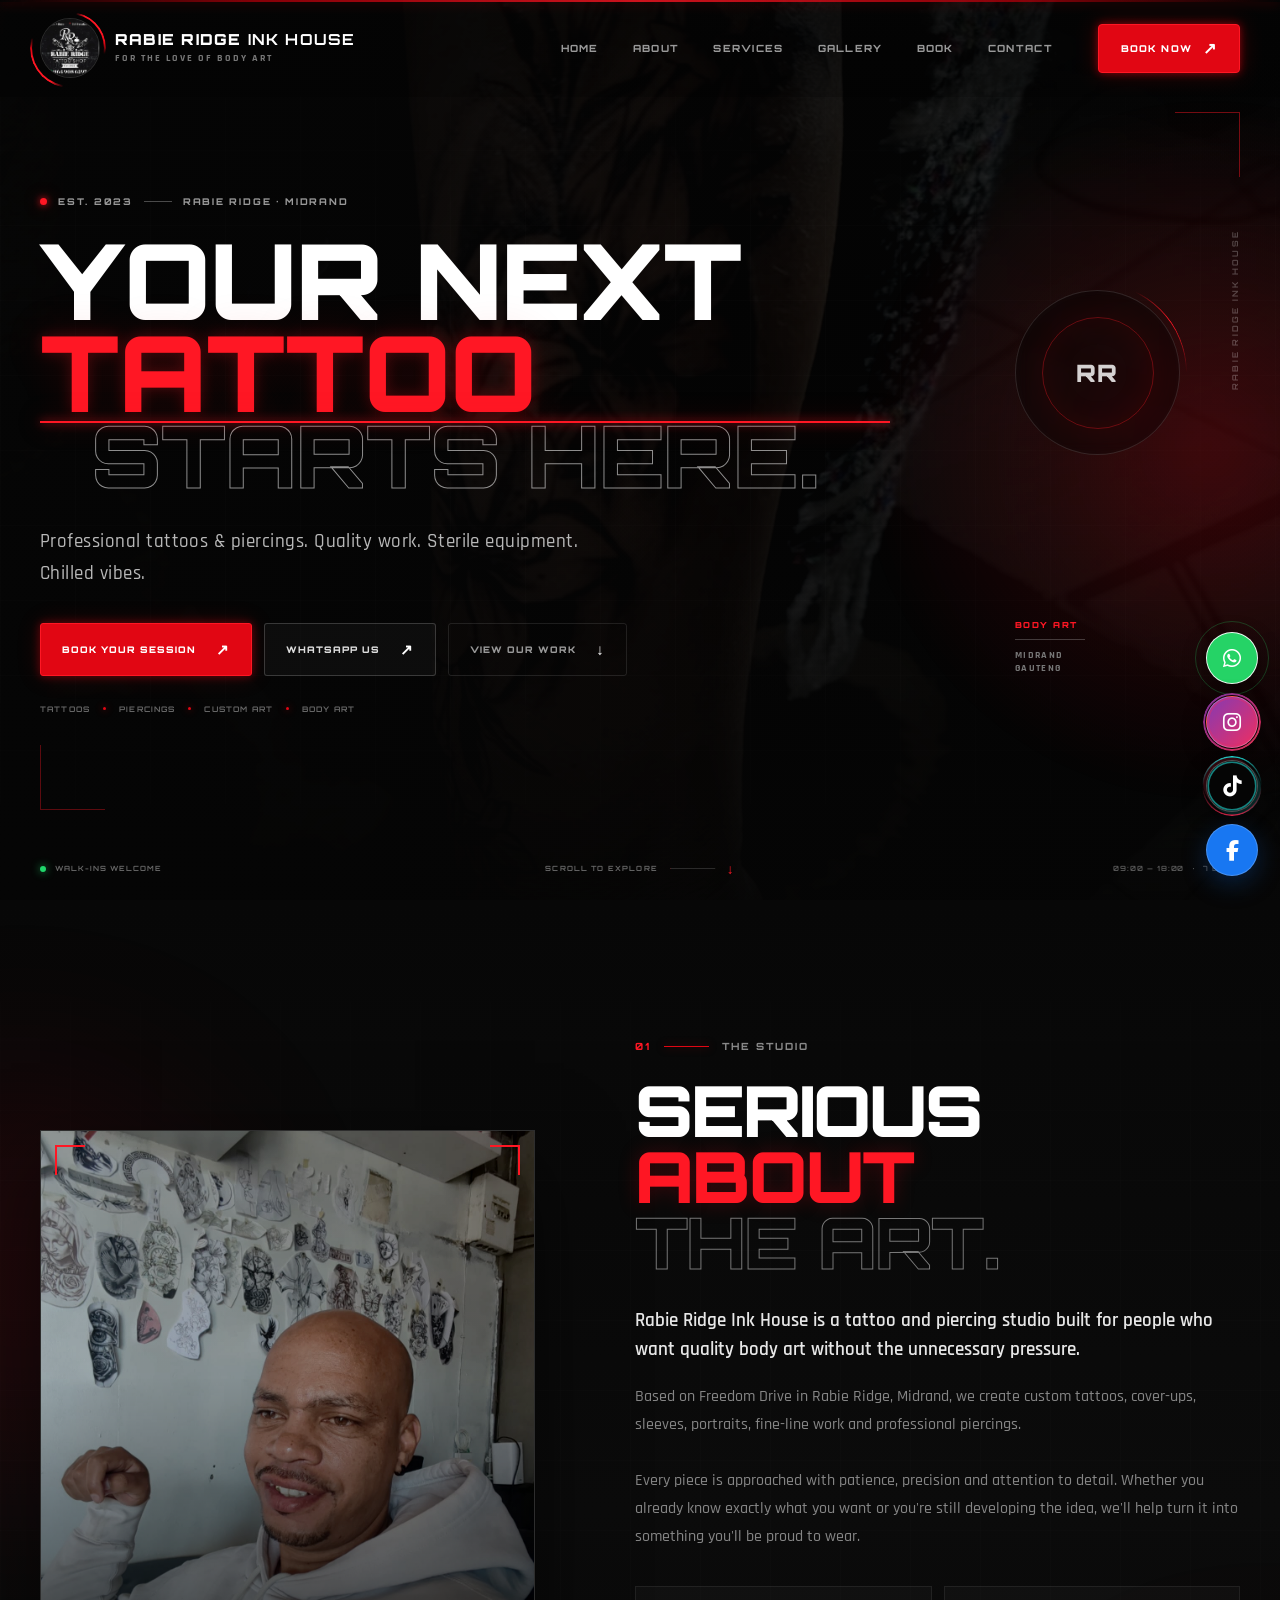
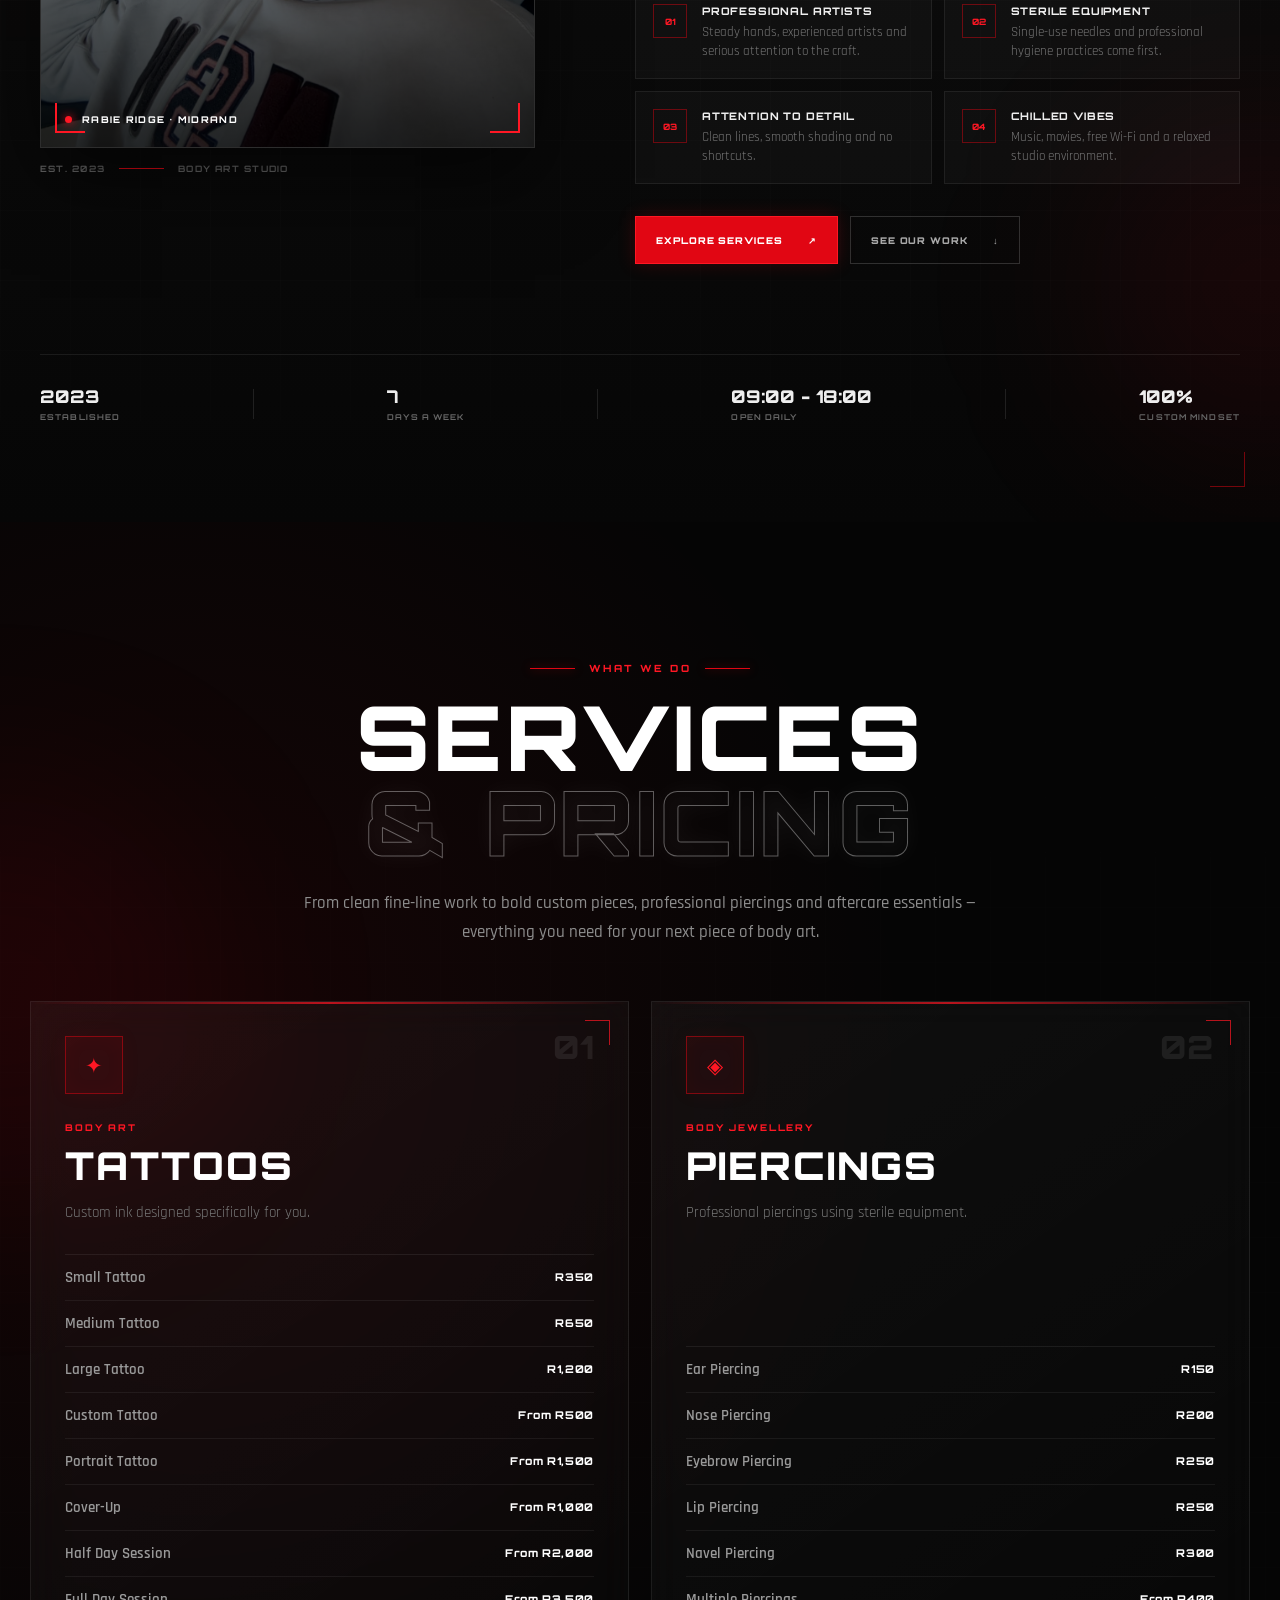
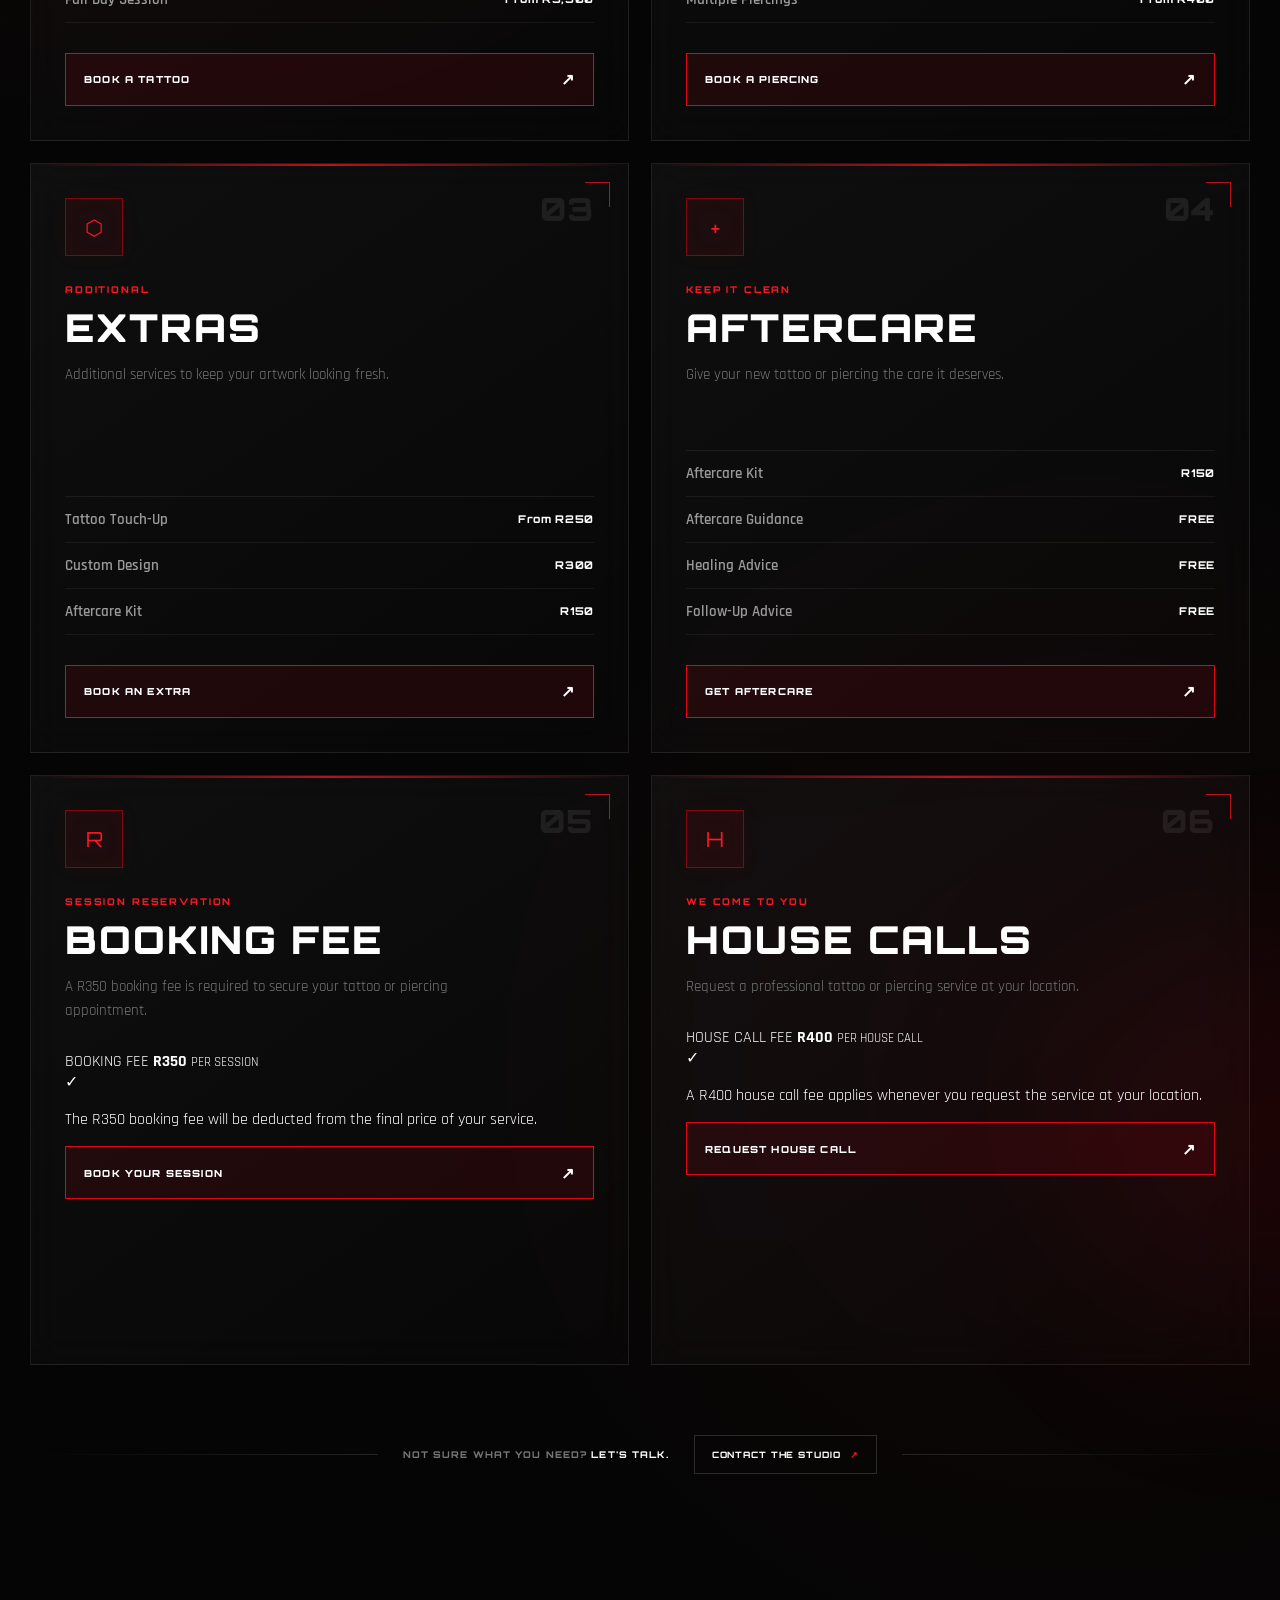
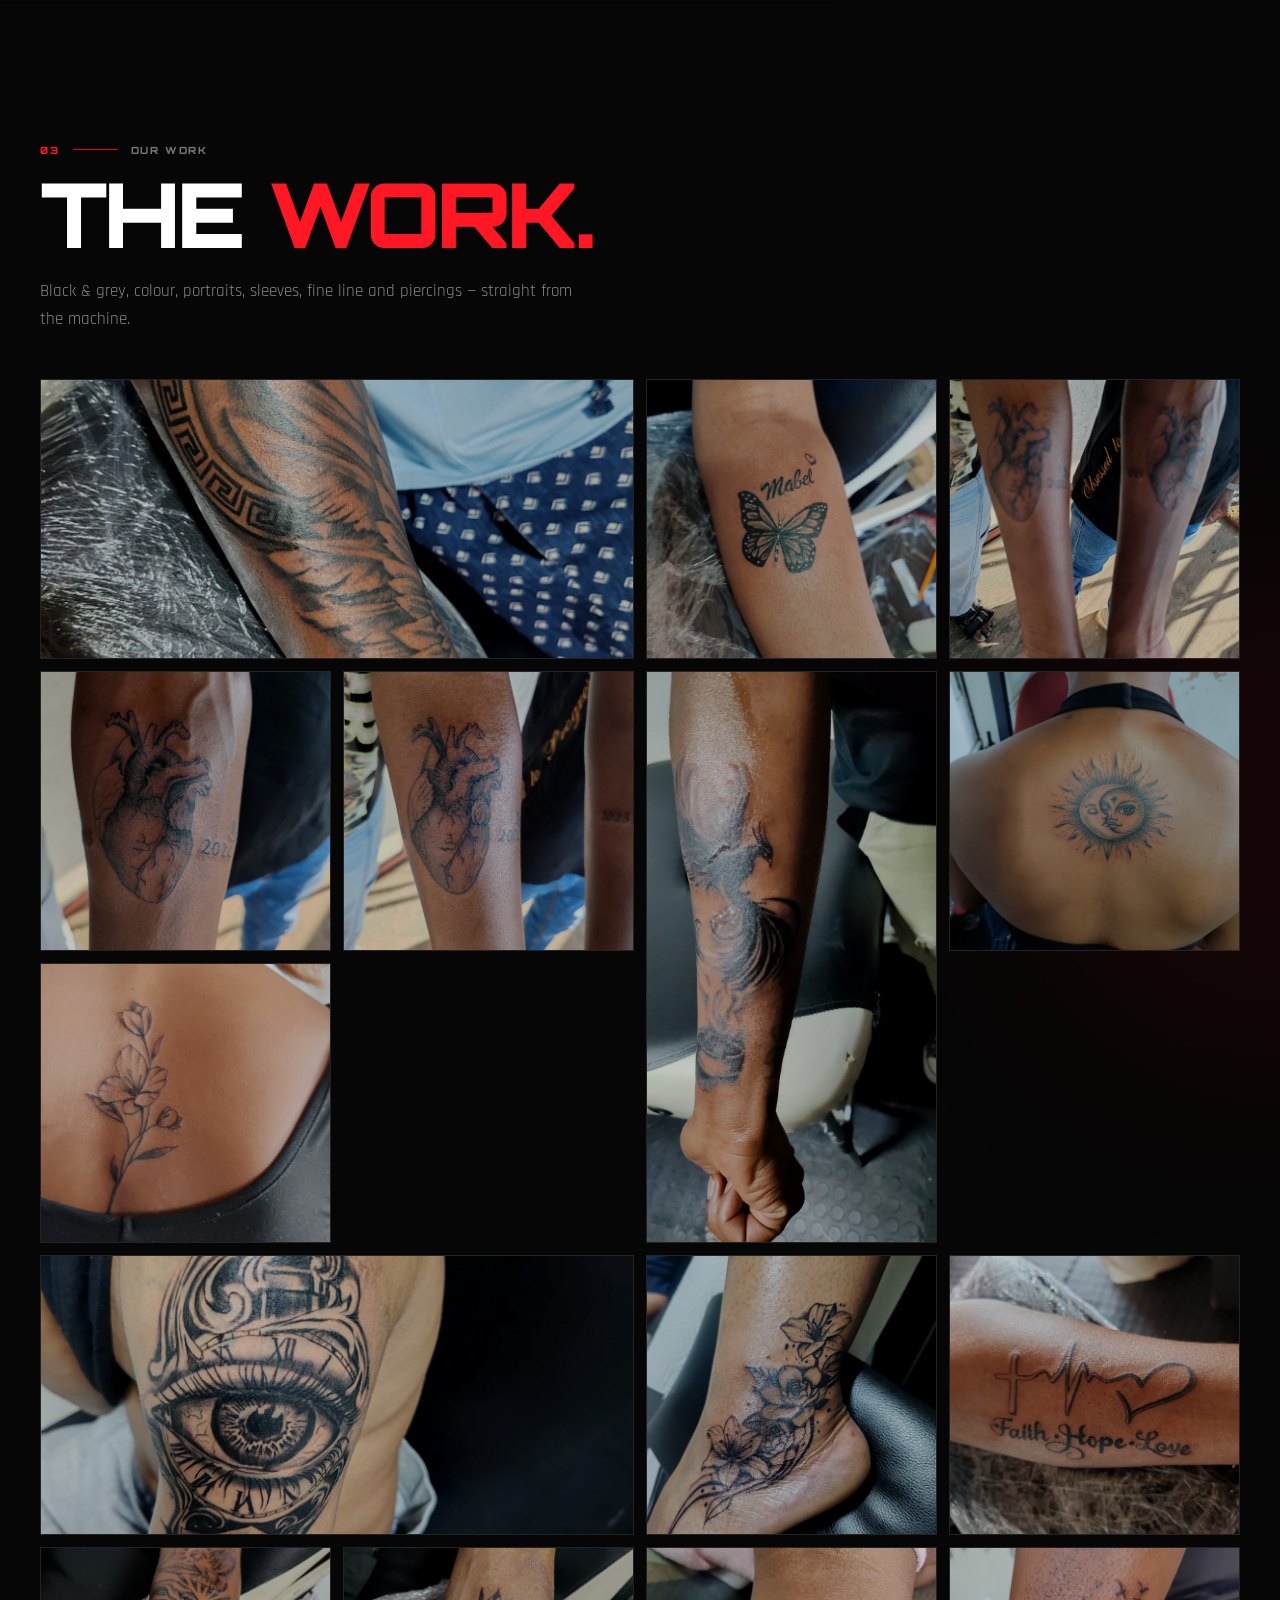
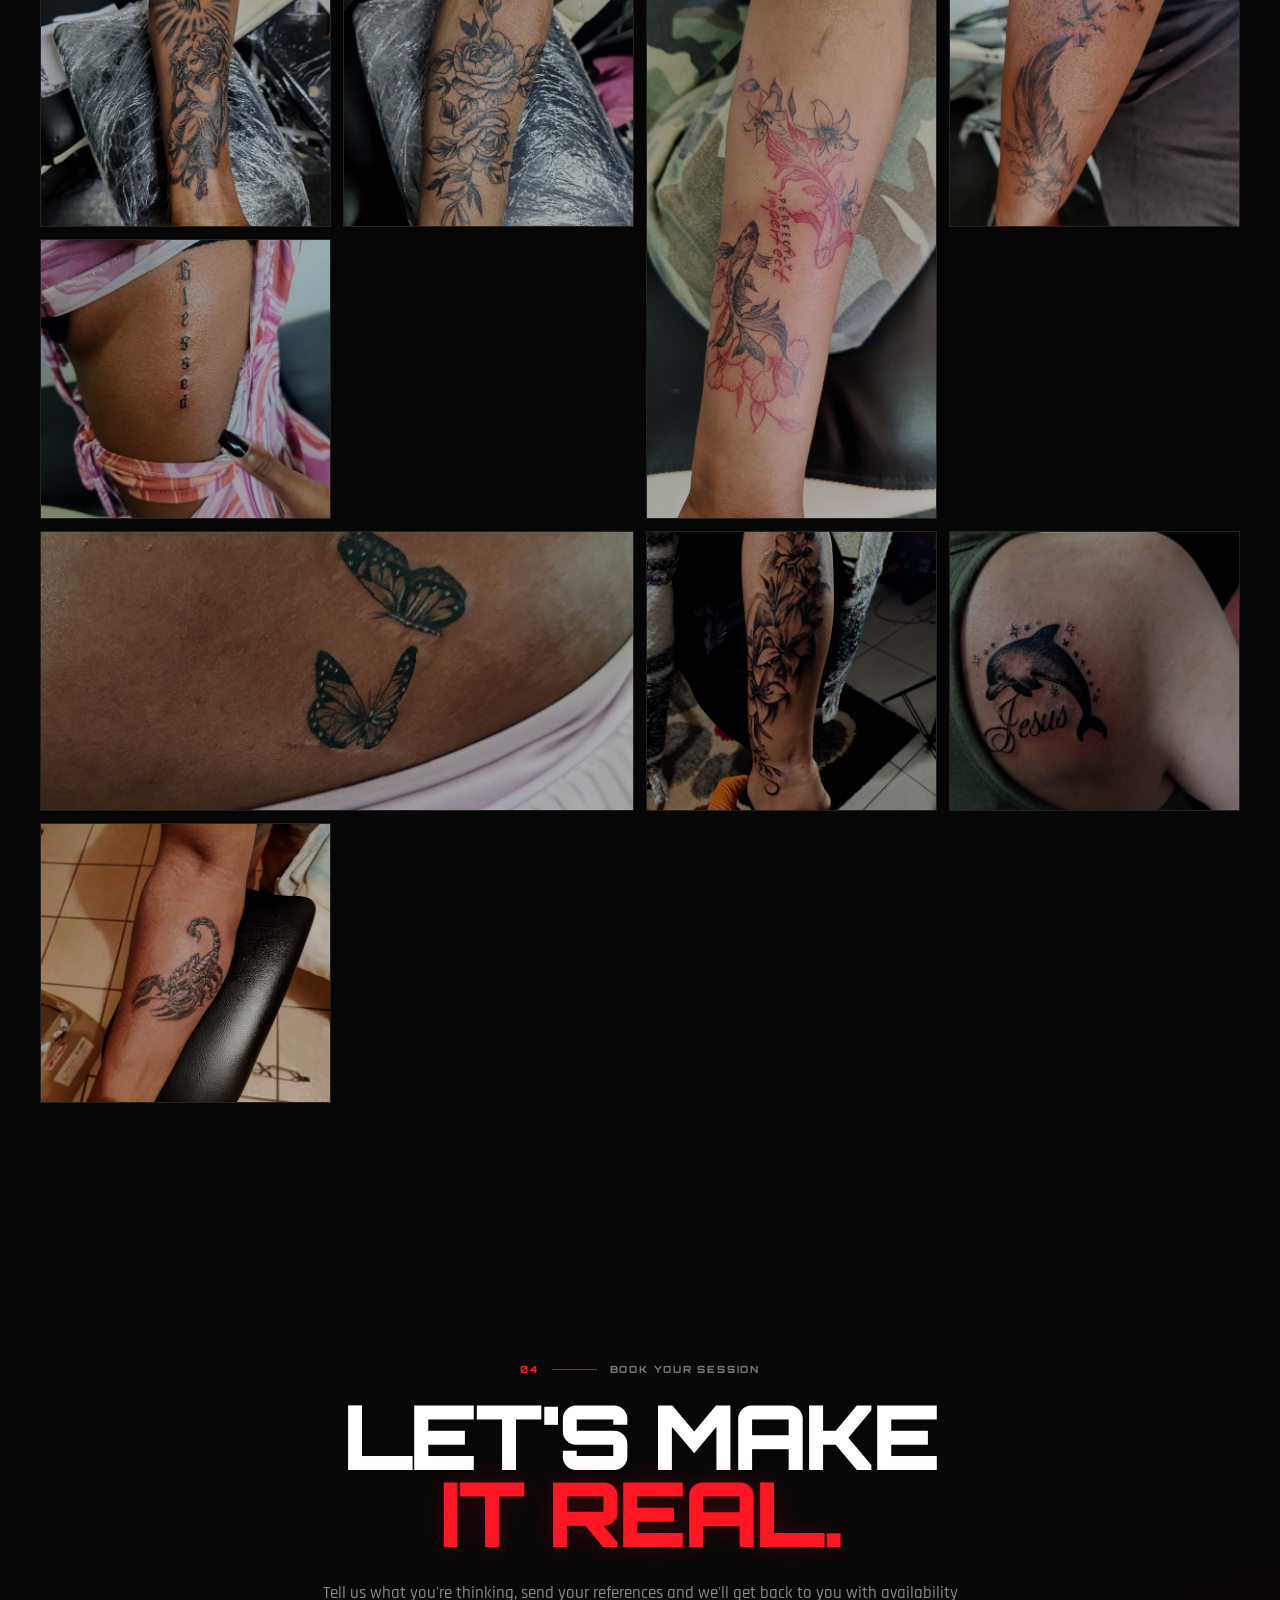
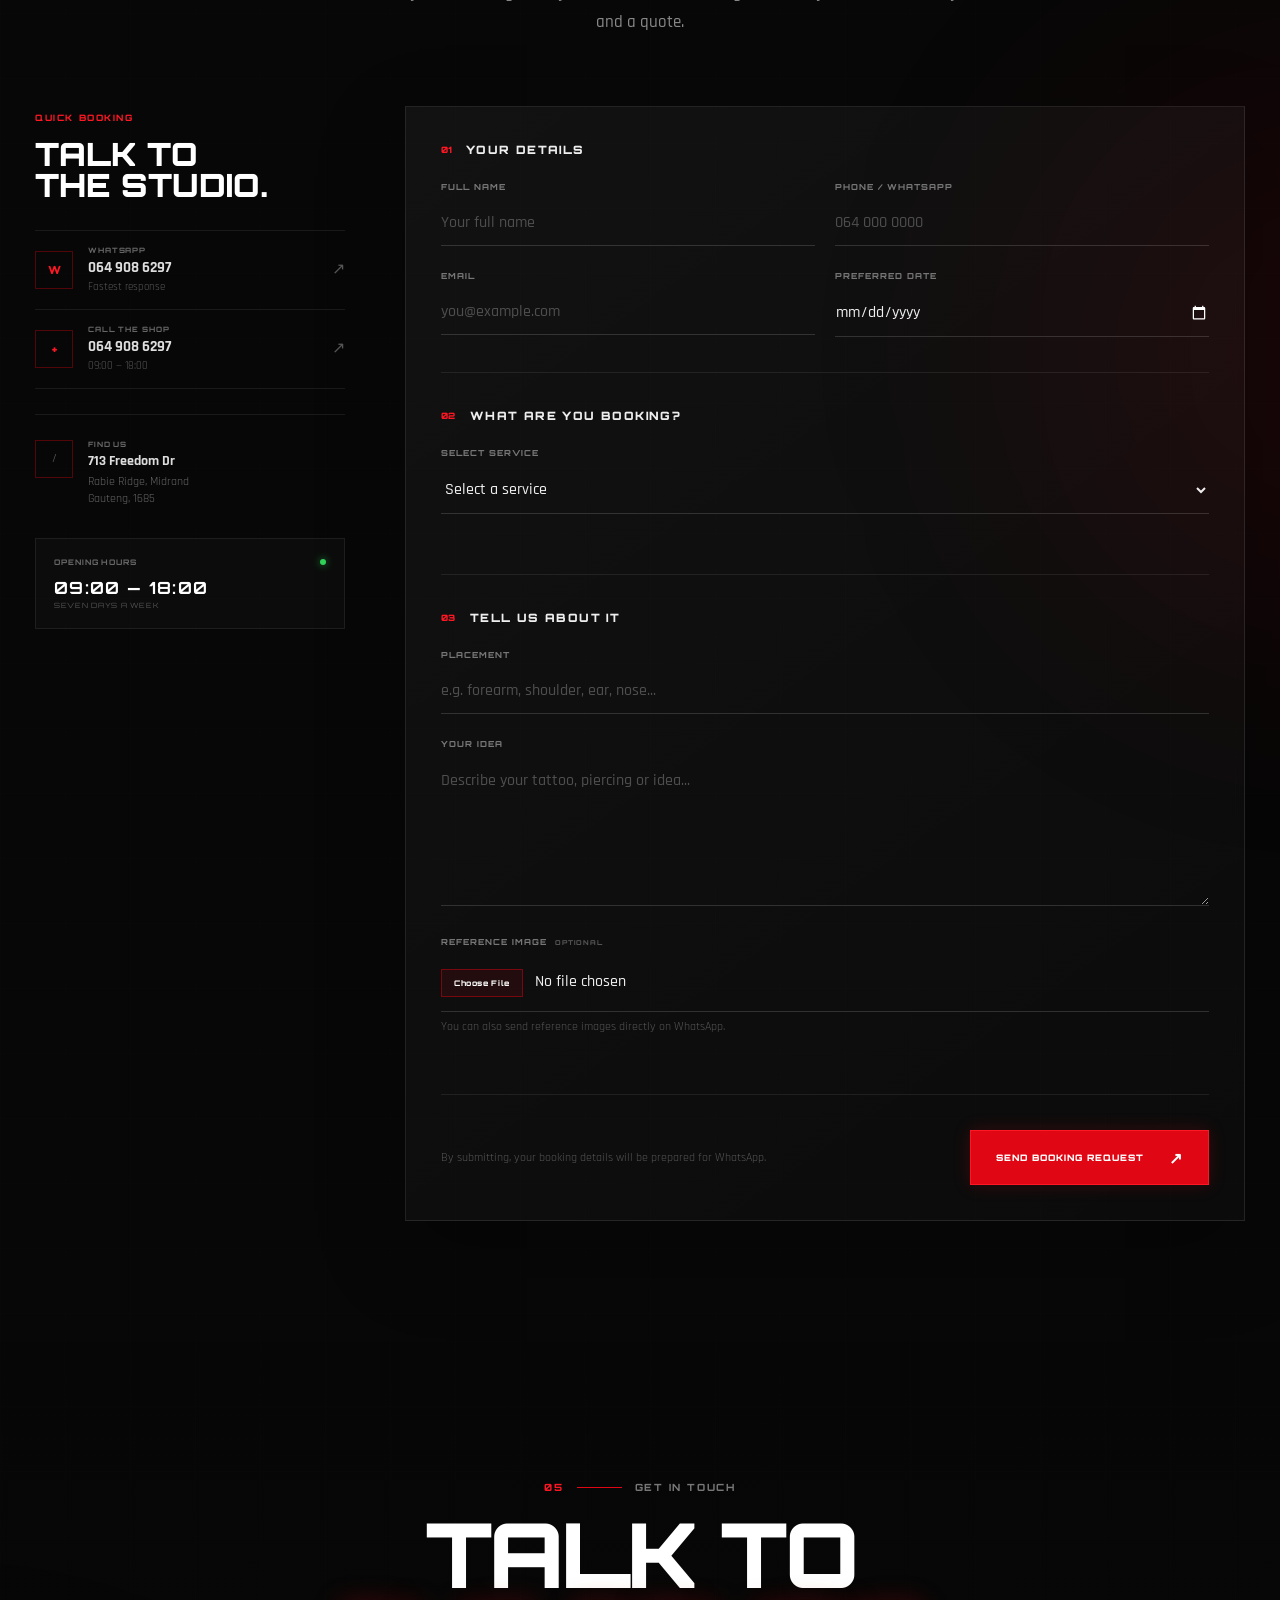
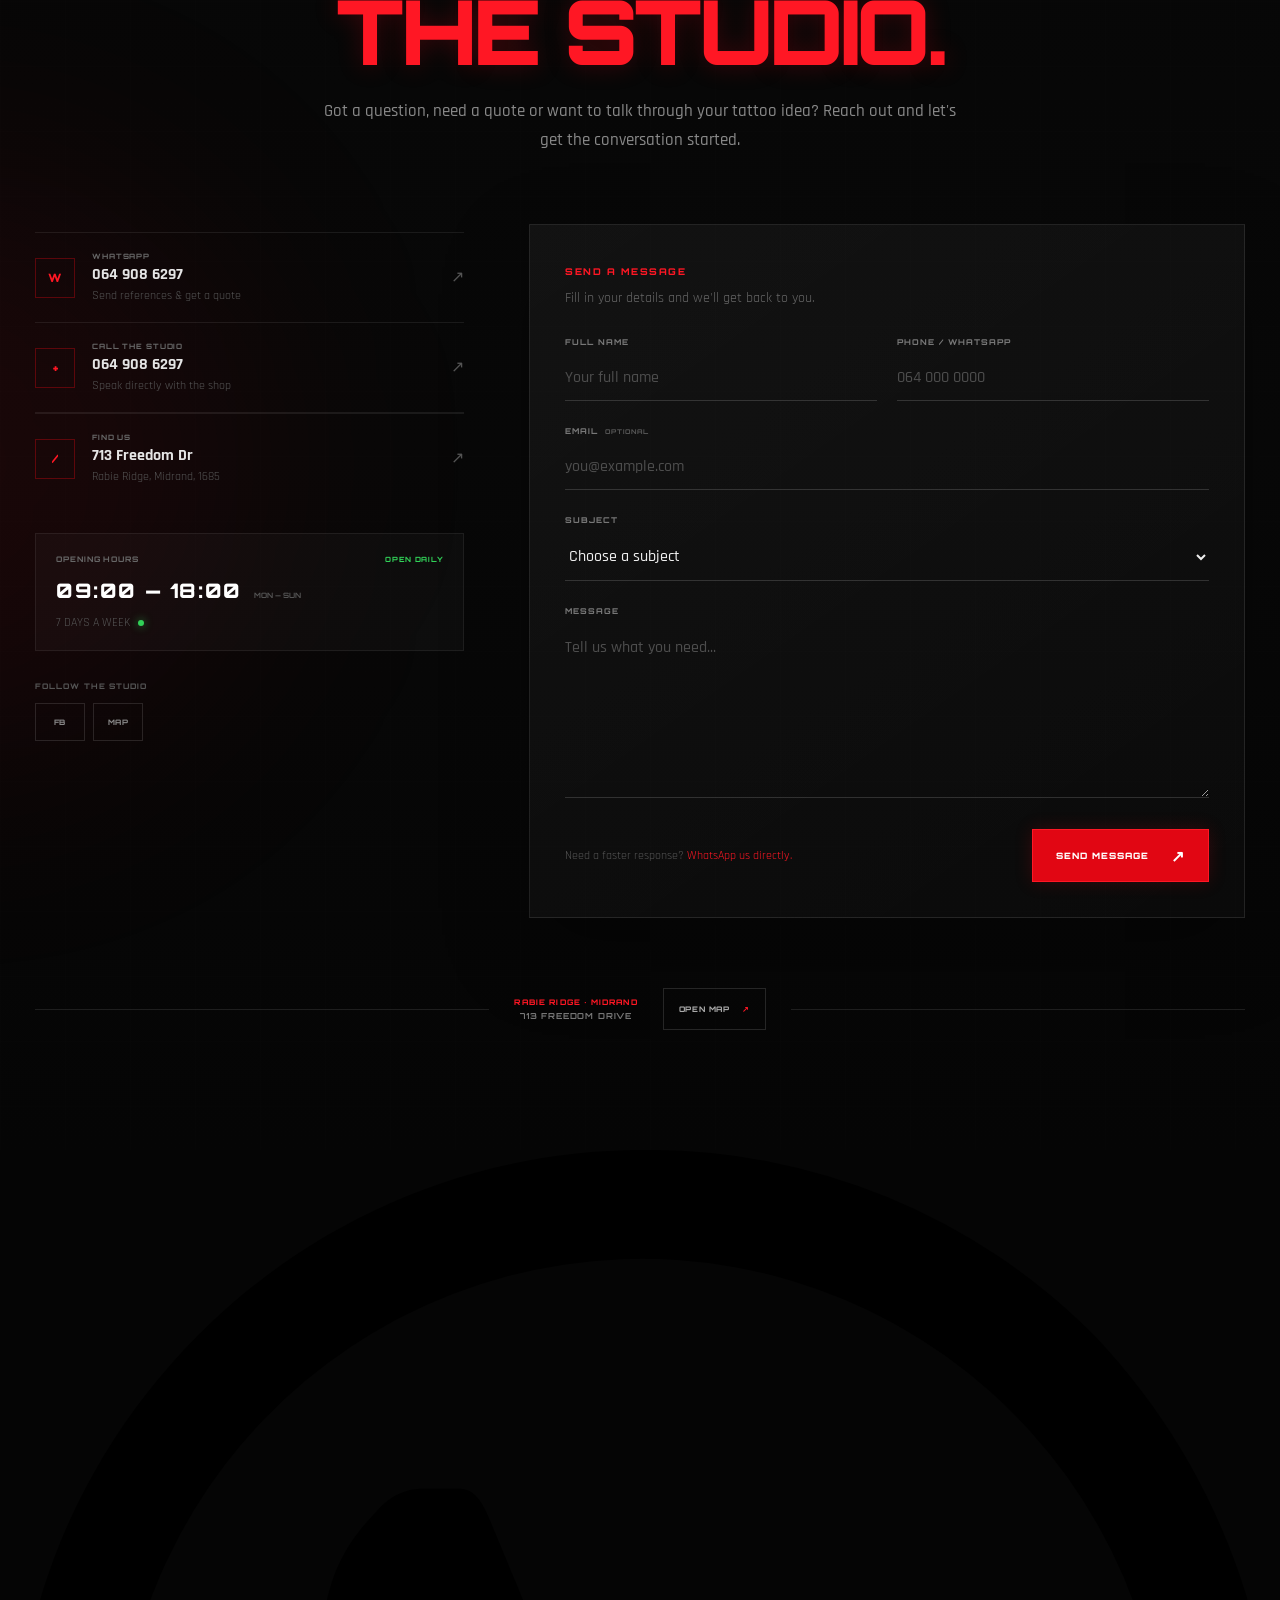
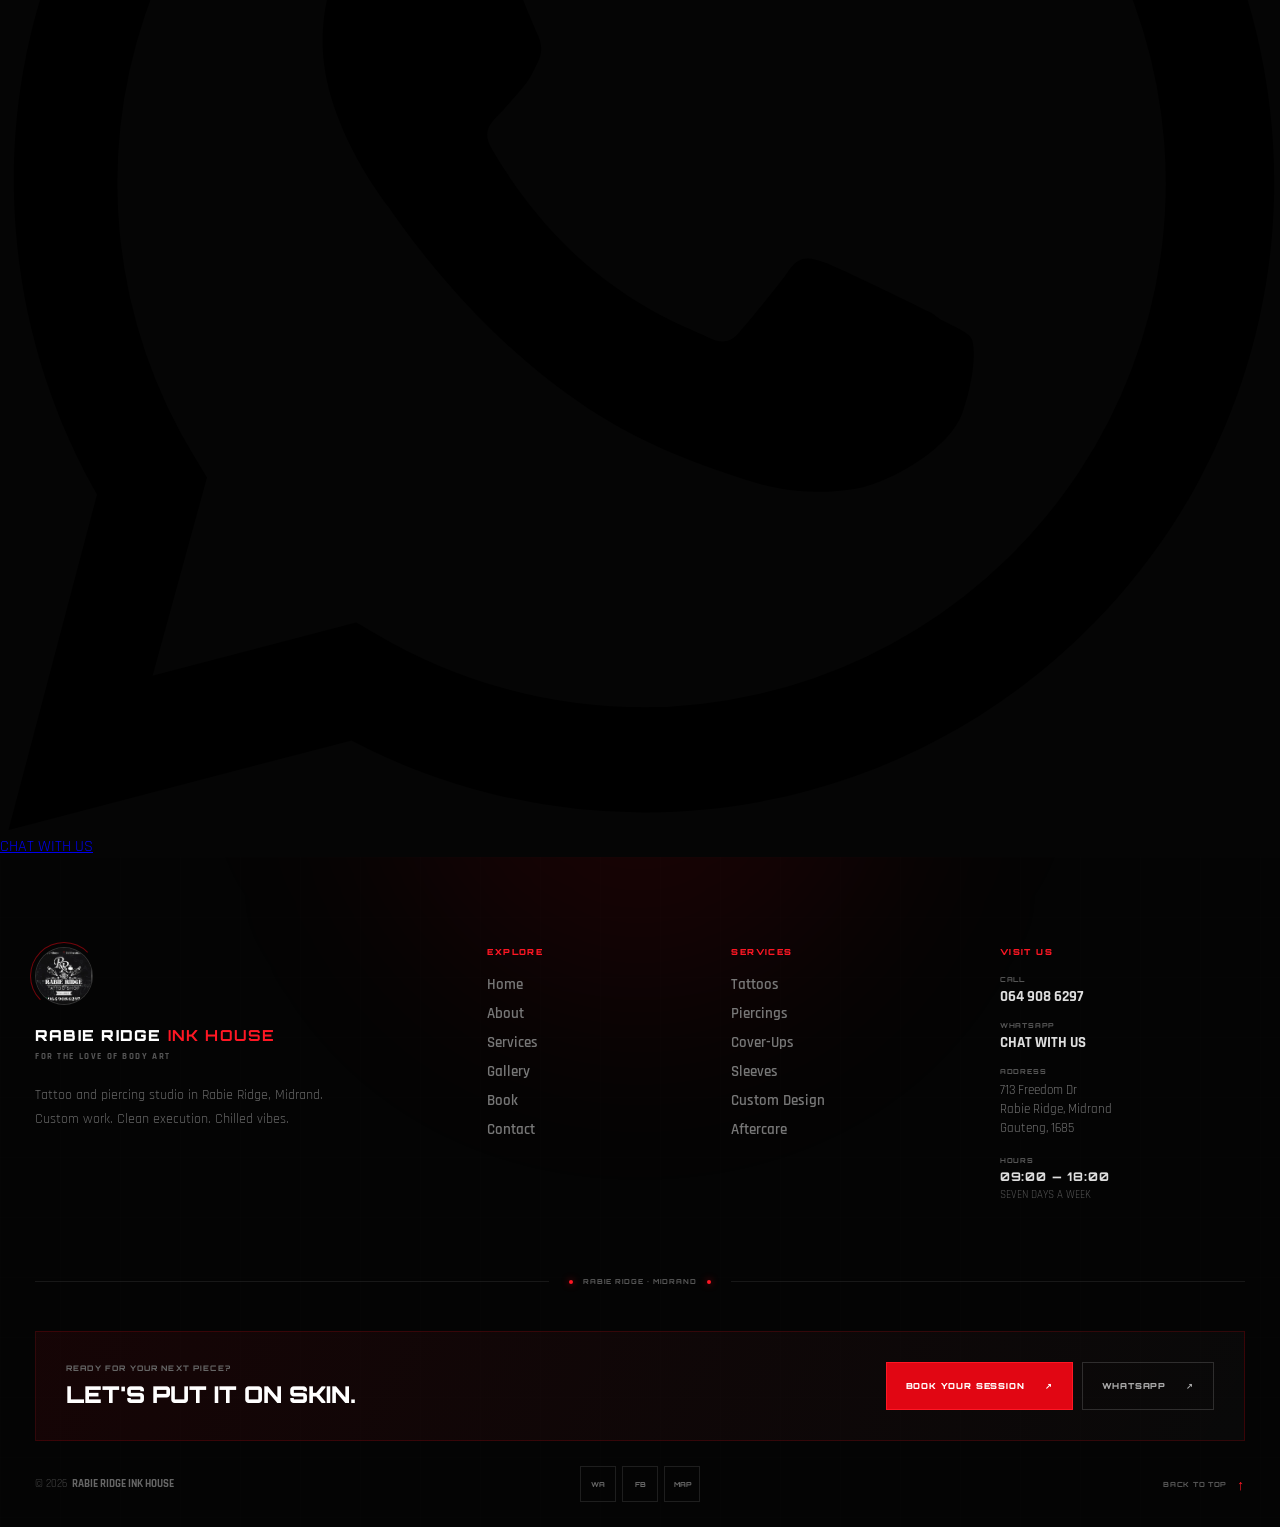
==== commit 7d3cb276: "Refactor code structure for improved readability and maintainability" ====
--- a/index.html
+++ b/index.html
@@ -2041,337 +2041,101 @@
 
     </section>
 
-      <!-- Gallery -->
-      <section class="gallery" id="gallery">
-
-          <div class="gallery-background">
-              <div class="gallery-grid-bg"></div>
-              <div class="gallery-red-glow"></div>
-          </div>
-
-
-          <div class="gallery-container">
-
-              <!-- HEADER -->
-
-              <div class="gallery-header">
-
-                  <div class="gallery-eyebrow">
-                      <span>03</span>
-                      <i></i>
-                      <span>OUR WORK</span>
-                  </div>
-
-                  <h2 class="gallery-title">
-                      THE <span>WORK.</span>
-                  </h2>
-
-                  <p class="gallery-intro">
-                      Black &amp; grey, colour, portraits, sleeves,
-                      fine line and piercings — straight from the machine.
-                  </p>
-
-              </div>
-
-
-              <!-- FILTERS -->
-
-              <div class="gallery-filters">
-
-                  <button
-                      type="button"
-                      class="gallery-filter active"
-                      data-filter="all"
-                  >
-                      ALL
-                  </button>
-
-                  <button
-                      type="button"
-                      class="gallery-filter"
-                      data-filter="blackgrey"
-                  >
-                      BLACK &amp; GREY
-                  </button>
-
-
-                  <button
-                      type="button"
-                      class="gallery-filter"
-                      data-filter="portrait"
-                  >
-                      PORTRAITS
-                  </button>
-
-                  <button
-                      type="button"
-                      class="gallery-filter"
-                      data-filter="sleeves"
-                  >
-                      SLEEVES
-                  </button>
-
-                  <button
-                      type="button"
-                      class="gallery-filter"
-                      data-filter="fineline"
-                  >
-                      FINE LINE
-                  </button>
-
-                  <button
-                      type="button"
-                      class="gallery-filter"
-                      data-filter="piercings"
-                  >
-                      PIERCINGS
-                  </button>
-
-              </div>
-
-
-              <!-- GALLERY -->
-
-              <div class="gallery-grid">
-
-
-                  <!-- BLACK & GREY -->
-
-                  <button
-                      type="button"
-                      class="gallery-item gallery-item-large"
-                      data-category="blackgrey"
-                      data-image="assets/work-blackgrey-DeuL3HKK.jpeg"
-                      data-title="Black & Grey"
-                  >
-
-                      <img
-                          src="assets/work-blackgrey-DeuL3HKK.jpeg"
-                          alt="Black and grey animal tattoo on a hand"
-                          loading="lazy"
-                      >
-
-                      <div class="gallery-overlay">
-
-                          <span>01</span>
-
-                          <strong>
-                              BLACK &amp; GREY
-                          </strong>
-
-                          <em>
-                              VIEW ↗
-                          </em>
-
-                      </div>
-
-                  </button>
-
-
-
-
-
-                  <!-- PORTRAIT -->
-
-                  <button
-                      type="button"
-                      class="gallery-item"
-                      data-category="portrait"
-                      data-image="assets/work-portrait-Fxl0901i.jpeg"
-                      data-title="Portrait"
-                  >
-
-                      <img
-                          src="assets/work-portrait-Fxl0901i.jpeg"
-                          alt="Realistic portrait tattoo on an upper arm"
-                          loading="lazy"
-                      >
-
-                      <div class="gallery-overlay">
-
-                          <span>03</span>
-
-                          <strong>
-                              PORTRAIT
-                          </strong>
-
-                          <em>
-                              VIEW ↗
-                          </em>
-
-                      </div>
-
-                  </button>
-
-
-                  <!-- SLEEVE -->
-
-                  <button
-                      type="button"
-                      class="gallery-item gallery-item-tall"
-                      data-category="sleeves"
-                      data-image="assets/work-sleeve-L3FIayxN.jpeg"
-                      data-title="Sleeves"
-                  >
-
-                      <img
-                          src="assets/work-sleeve-L3FIayxN.jpeg"
-                          alt="Ornamental black and grey full sleeve tattoo"
-                          loading="lazy"
-                      >
-
-                      <div class="gallery-overlay">
-
-                          <span>04</span>
-
-                          <strong>
-                              SLEEVES
-                          </strong>
-
-                          <em>
-                              VIEW ↗
-                          </em>
-
-                      </div>
-
-                  </button>
-
-
-                  <!-- FINE LINE -->
-
-                  <button
-                      type="button"
-                      class="gallery-item"
-                      data-category="fineline"
-                      data-image="assets/work-fineline-BCqV8PVy.jpeg"
-                      data-title="Fine Line"
-                  >
-
-                      <img
-                          src="assets/work-fineline-BCqV8PVy.jpeg"
-                          alt="Fine line heartbeat tattoos"
-                          loading="lazy"
-                      >
-
-                      <div class="gallery-overlay">
-
-                          <span>05</span>
-
-                          <strong>
-                              FINE LINE
-                          </strong>
-
-                          <em>
-                              VIEW ↗
-                          </em>
-
-                      </div>
-
-                  </button>
-
-
-
-
-
-                  <!-- BLACKWORK -->
-
-                  <button
-                      type="button"
-                      class="gallery-item"
-                      data-category="blackgrey"
-                      data-image="assets/work-blackwork-Dsk_12Bn.jpeg"
-                      data-title="Blackwork"
-                  >
-
-                      <img
-                          src="assets/work-blackwork-Dsk_12Bn.jpeg"
-                          alt="Geometric mandala blackwork tattoo"
-                          loading="lazy"
-                      >
-
-                      <div class="gallery-overlay">
-
-                          <span>07</span>
-
-                          <strong>
-                              BLACKWORK
-                          </strong>
-
-                          <em>
-                              VIEW ↗
-                          </em>
-
-                      </div>
-
-                  </button>
-
-
-
-
-              </div>
-
-          </div>
-
-
-          <!-- =====================================================
-              LIGHTBOX
-              ===================================================== -->
-
-          <div
-              class="gallery-modal"
-              id="gallery-modal"
-              aria-hidden="true"
-          >
-
-              <button
-                  type="button"
-                  class="gallery-modal-close"
-                  aria-label="Close image"
-              >
-                  ×
-              </button>
-
-              <button
-                  type="button"
-                  class="gallery-modal-prev"
-                  aria-label="Previous image"
-              >
-                  ←
-              </button>
-
-              <div class="gallery-modal-content">
-
-                  <img
-                      src=""
-                      alt=""
-                      id="gallery-modal-image"
-                  >
-
-                  <div class="gallery-modal-info">
-
-                      <span id="gallery-modal-count">
-                          01 / 08
-                      </span>
-
-                      <h3 id="gallery-modal-title">
-                          BLACK &amp; GREY
-                      </h3>
-
-                  </div>
-
-              </div>
-
-              <button
-                  type="button"
-                  class="gallery-modal-next"
-                  aria-label="Next image"
-              >
-                  →
-              </button>
-
-          </div>
-
-      </section>
+    <!-- Gallery -->
+    <section class="gallery" id="gallery">
+
+        <div class="gallery-background">
+            <div class="gallery-grid-bg"></div>
+            <div class="gallery-red-glow"></div>
+        </div>
+
+
+        <div class="gallery-container">
+
+            <!-- HEADER -->
+
+            <div class="gallery-header">
+
+                <div class="gallery-eyebrow">
+                    <span>03</span>
+                    <i></i>
+                    <span>OUR WORK</span>
+                </div>
+
+                <h2 class="gallery-title">
+                    THE <span>WORK.</span>
+                </h2>
+
+                <p class="gallery-intro">
+                    Black &amp; grey, colour, portraits, sleeves,
+                    fine line and piercings — straight from the machine.
+                </p>
+
+            </div>
+
+
+            <!-- GALLERY (populated dynamically by scripts/gallery.js) -->
+
+            <div class="gallery-grid" id="gallery-grid"></div>
+
+        </div>
+
+
+        <!-- =====================================================
+            LIGHTBOX
+            ===================================================== -->
+
+        <div
+            class="gallery-modal"
+            id="gallery-modal"
+            aria-hidden="true"
+        >
+
+            <button
+                type="button"
+                class="gallery-modal-close"
+                aria-label="Close image"
+            >
+                ×
+            </button>
+
+            <button
+                type="button"
+                class="gallery-modal-prev"
+                aria-label="Previous image"
+            >
+                ←
+            </button>
+
+            <div class="gallery-modal-content">
+
+                <img
+                    src=""
+                    alt=""
+                    id="gallery-modal-image"
+                >
+
+                <div class="gallery-modal-info">
+
+                    <span id="gallery-modal-count">
+                        01 / 25
+                    </span>
+
+                </div>
+
+            </div>
+
+            <button
+                type="button"
+                class="gallery-modal-next"
+                aria-label="Next image"
+            >
+                →
+            </button>
+
+        </div>
+
+    </section>
 
       <!-- Booking -->
       <section class="booking" id="book">
@@ -3845,7 +3609,7 @@
                     </a>
 
                     <a
-                        href="https://facebook.com/"
+                        href="https://www.facebook.com/bjorn.buys.3"
                         target="_blank"
                         rel="noopener noreferrer"
                         aria-label="Facebook"
@@ -3918,7 +3682,7 @@
 
         <!-- TikTok -->
         <a
-            href="https://www.tiktok.com/search?q=bjorn%20buys&t=1787744285777"
+            href="https://www.tiktok.com/@bjorn.buys0"
             class="float-icon float-tiktok"
             target="_blank"
             rel="noopener noreferrer"
@@ -3930,7 +3694,7 @@
 
         <!-- Facebook -->
         <a
-            href="#"
+            href="https://www.facebook.com/bjorn.buys.3"
             class="float-icon float-facebook"
             aria-label="Rabie Ridge Ink House on Facebook"
             title="Facebook"
--- a/styles/gallery.css
+++ b/styles/gallery.css
@@ -1,6 +1,6 @@
 /* =========================================================
    RABIE RIDGE INK HOUSE
-   GALLERY
+   GALLERY — no filters, no tags, dynamic image array
    ========================================================= */
 
 .gallery {
@@ -122,62 +122,6 @@
 
 
 /* =========================================================
-   FILTERS
-   ========================================================= */
-
-.gallery-filters {
-    display: flex;
-    gap: 7px;
-
-    margin-bottom: 25px;
-
-    overflow-x: auto;
-
-    scrollbar-width: none;
-}
-
-.gallery-filters::-webkit-scrollbar {
-    display: none;
-}
-
-.gallery-filter {
-    flex: 0 0 auto;
-
-    padding: 11px 17px;
-
-    color: #666;
-
-    background: transparent;
-
-    border: 1px solid transparent;
-
-    font-family: var(--rr-display-font);
-    font-size: 0.52rem;
-    font-weight: 800;
-    letter-spacing: 0.12em;
-
-    cursor: pointer;
-
-    transition:
-        color 0.3s ease,
-        background 0.3s ease,
-        border-color 0.3s ease;
-}
-
-.gallery-filter:hover {
-    color: #fff;
-}
-
-.gallery-filter.active {
-    color: #fff;
-
-    background: rgba(225,6,19,0.1);
-
-    border-color: rgba(225,6,19,0.45);
-}
-
-
-/* =========================================================
    GRID
    ========================================================= */
 
@@ -190,6 +134,16 @@
     grid-auto-rows: 280px;
 
     gap: 12px;
+}
+
+/* Light masonry rhythm — purely CSS, works with any image count */
+
+.gallery-grid .gallery-item:nth-child(8n+1) {
+    grid-column: span 2;
+}
+
+.gallery-grid .gallery-item:nth-child(8n+6) {
+    grid-row: span 2;
 }
 
 
@@ -222,14 +176,6 @@
         box-shadow 0.3s ease;
 }
 
-.gallery-item-large {
-    grid-column: span 2;
-}
-
-.gallery-item-tall {
-    grid-row: span 2;
-}
-
 
 /* =========================================================
    IMAGE
@@ -265,80 +211,6 @@
 
 
 /* =========================================================
-   OVERLAY
-   ========================================================= */
-
-.gallery-overlay {
-    position: absolute;
-    inset: 0;
-
-    z-index: 2;
-
-    padding: 18px;
-
-    display: flex;
-    flex-direction: column;
-    justify-content: flex-end;
-    align-items: flex-start;
-
-    background:
-        linear-gradient(
-            180deg,
-            transparent 30%,
-            rgba(0,0,0,0.85)
-        );
-
-    text-align: left;
-}
-
-
-/* Number */
-
-.gallery-overlay span {
-    color: var(--rr-red-bright);
-
-    font-family: var(--rr-display-font);
-    font-size: 0.52rem;
-    font-weight: 800;
-}
-
-
-/* Title */
-
-.gallery-overlay strong {
-    margin-top: 5px;
-
-    color: #fff;
-
-    font-family: var(--rr-display-font);
-    font-size: 0.65rem;
-    font-weight: 800;
-    letter-spacing: 0.1em;
-}
-
-
-/* View */
-
-.gallery-overlay em {
-    margin-top: 5px;
-
-    color: #888;
-
-    font-family: var(--rr-display-font);
-    font-size: 0.45rem;
-    font-style: normal;
-    letter-spacing: 0.12em;
-
-    transition:
-        color 0.3s ease;
-}
-
-.gallery-item:hover .gallery-overlay em {
-    color: var(--rr-red-bright);
-}
-
-
-/* =========================================================
    ITEM HOVER
    ========================================================= */
 
@@ -350,15 +222,6 @@
 
     box-shadow:
         0 20px 50px rgba(0,0,0,0.4);
-}
-
-
-/* =========================================================
-   HIDDEN
-   ========================================================= */
-
-.gallery-item.gallery-hidden {
-    display: none;
 }
 
 
@@ -441,43 +304,46 @@
     font-weight: 800;
 }
 
-.gallery-modal-info h3 {
-    margin: 6px 0 0;
-
-    color: #fff;
+
+/* =========================================================
+   MODAL BUTTONS
+   ========================================================= */
+
+.gallery-modal .gallery-modal-close,
+.gallery-modal .gallery-modal-prev,
+.gallery-modal .gallery-modal-next {
+    position: absolute !important;
+
+    z-index: 10001 !important;
+
+    display: grid !important;
+    place-items: center;
+
+    margin: 0;
+    padding: 0;
+
+    color: #fff !important;
+
+    background:
+        rgba(10,10,10,0.85) !important;
+
+    border:
+        1px solid rgba(255,255,255,0.25) !important;
+
+    border-radius: 50%;
+
+    opacity: 1 !important;
+    visibility: visible !important;
+
+    cursor: pointer;
+    pointer-events: auto !important;
+
+    line-height: 1;
 
     font-family: var(--rr-display-font);
-    font-size: 0.8rem;
     font-weight: 800;
-    letter-spacing: 0.12em;
-}
-
-
-/* =========================================================
-   MODAL BUTTONS
-   ========================================================= */
-
-.gallery-modal-close,
-.gallery-modal-prev,
-.gallery-modal-next {
-    position: absolute;
-
-    z-index: 3;
-
-    display: grid;
-    place-items: center;
-
-    color: #fff;
-
-    background:
-        rgba(10,10,10,0.85);
-
-    border:
-        1px solid rgba(255,255,255,0.15);
-
-    cursor: pointer;
-
-    font-family: var(--rr-display-font);
+
+    box-shadow: 0 8px 24px rgba(0,0,0,0.5);
 
     transition:
         background 0.3s ease,
@@ -487,22 +353,22 @@
 .gallery-modal-close:hover,
 .gallery-modal-prev:hover,
 .gallery-modal-next:hover {
-    background: var(--rr-red);
-    border-color: var(--rr-red-bright);
-}
-
-.gallery-modal-close {
+    background: var(--rr-red) !important;
+    border-color: var(--rr-red-bright) !important;
+}
+
+.gallery-modal .gallery-modal-close {
     top: 25px;
     right: 25px;
 
     width: 48px;
     height: 48px;
 
-    font-size: 1.5rem;
-}
-
-.gallery-modal-prev,
-.gallery-modal-next {
+    font-size: 1.6rem;
+}
+
+.gallery-modal .gallery-modal-prev,
+.gallery-modal .gallery-modal-next {
     top: 50%;
 
     width: 52px;
@@ -510,14 +376,14 @@
 
     transform: translateY(-50%);
 
-    font-size: 1rem;
-}
-
-.gallery-modal-prev {
+    font-size: 1.1rem;
+}
+
+.gallery-modal .gallery-modal-prev {
     left: 30px;
 }
 
-.gallery-modal-next {
+.gallery-modal .gallery-modal-next {
     right: 30px;
 }
 
@@ -564,24 +430,8 @@
         gap: 8px;
     }
 
-    .gallery-item-large {
-        grid-column: span 2;
-    }
-
-    .gallery-item-tall {
+    .gallery-grid .gallery-item:nth-child(8n+6) {
         grid-row: span 1;
-    }
-
-    .gallery-overlay {
-        padding: 12px;
-    }
-
-    .gallery-overlay strong {
-        font-size: 0.52rem;
-    }
-
-    .gallery-overlay em {
-        font-size: 0.4rem;
     }
 
     .gallery-modal-prev {
@@ -634,7 +484,6 @@
 
     .gallery-item,
     .gallery-item img,
-    .gallery-filter,
     .gallery-modal {
         transition: none !important;
     }
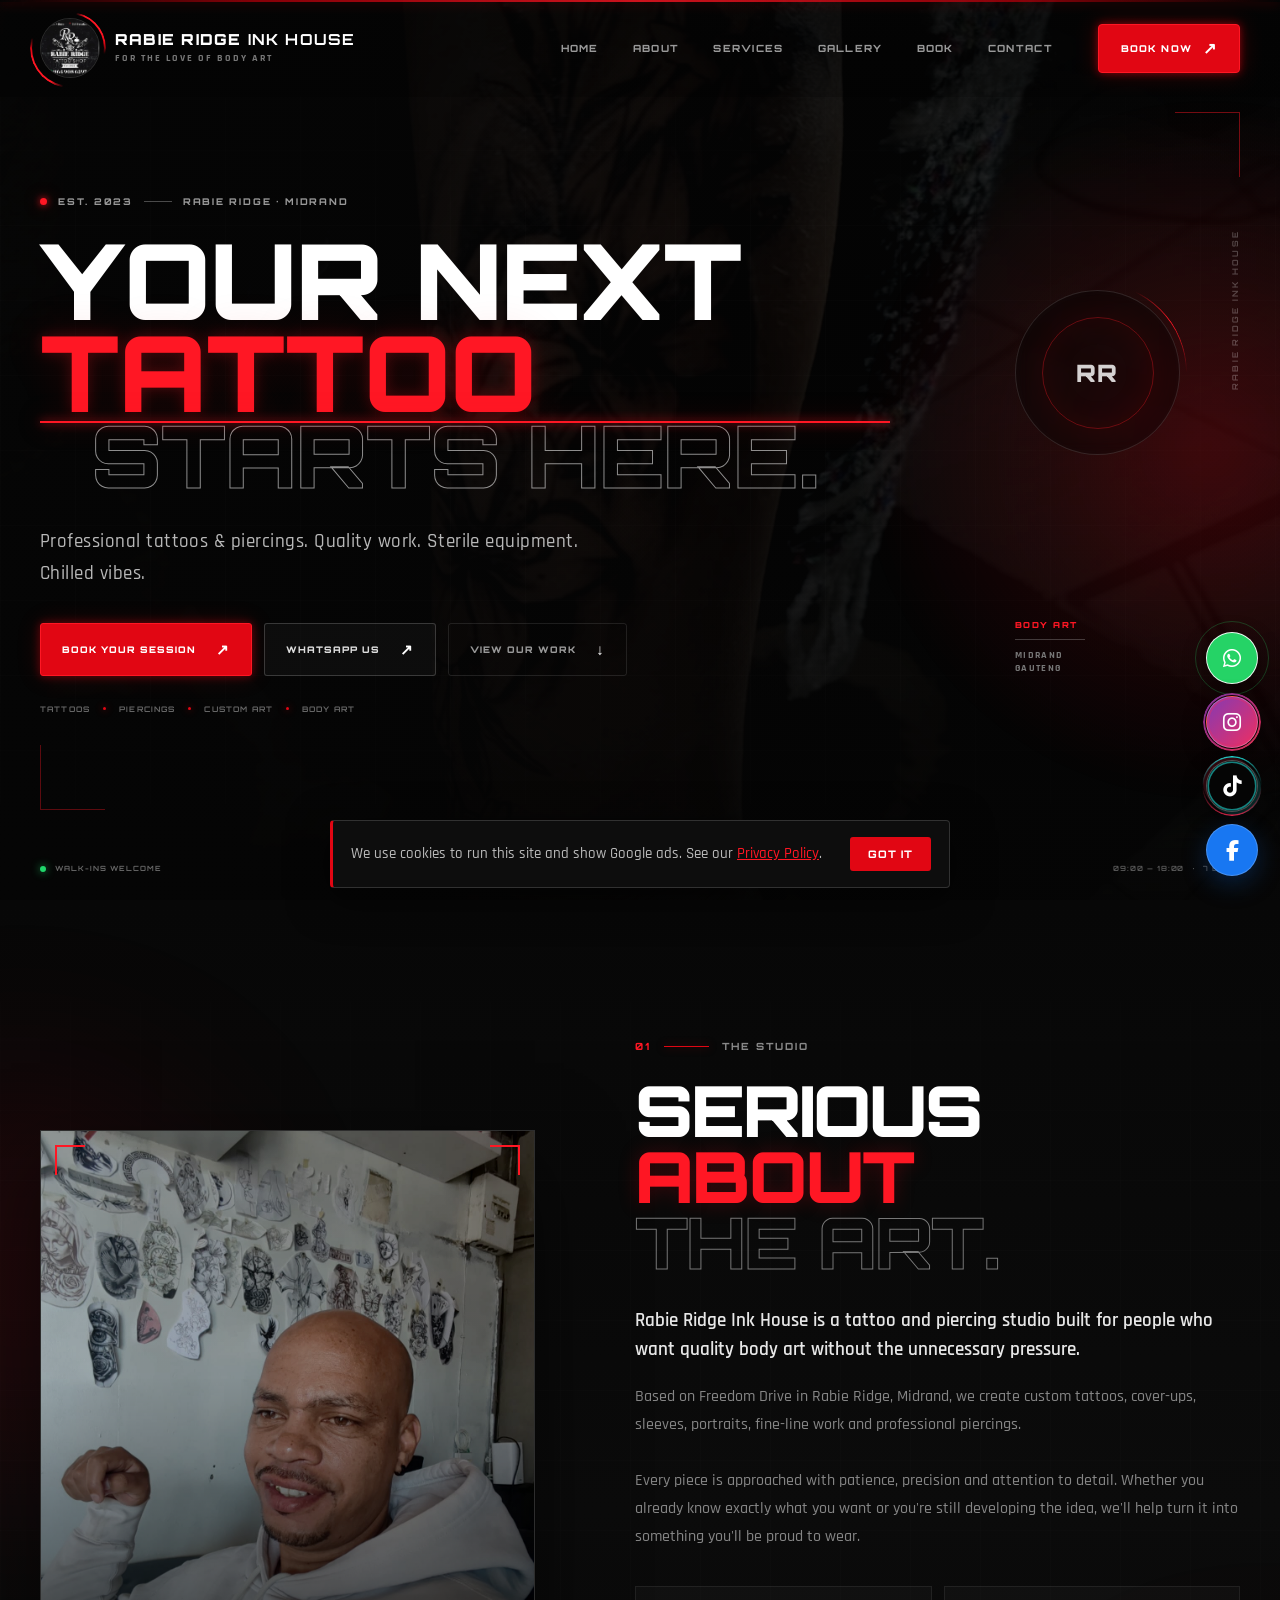
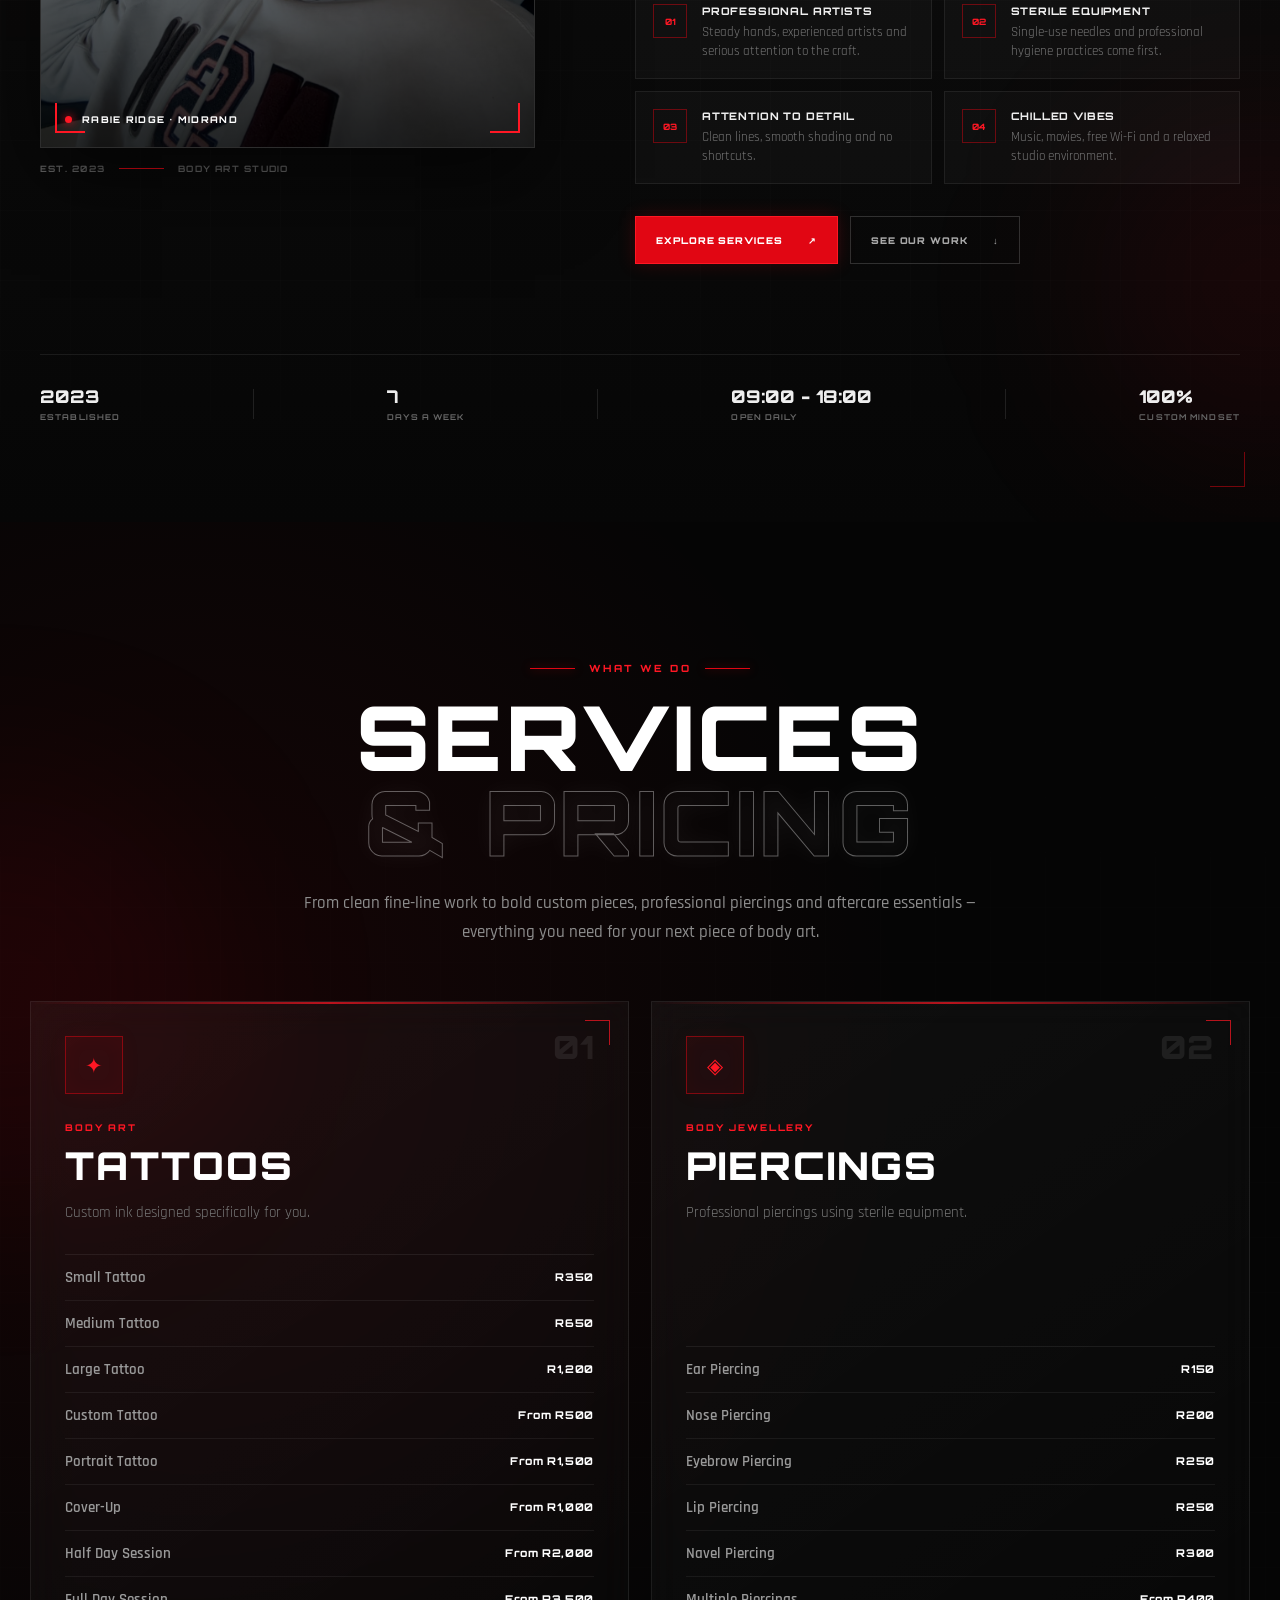
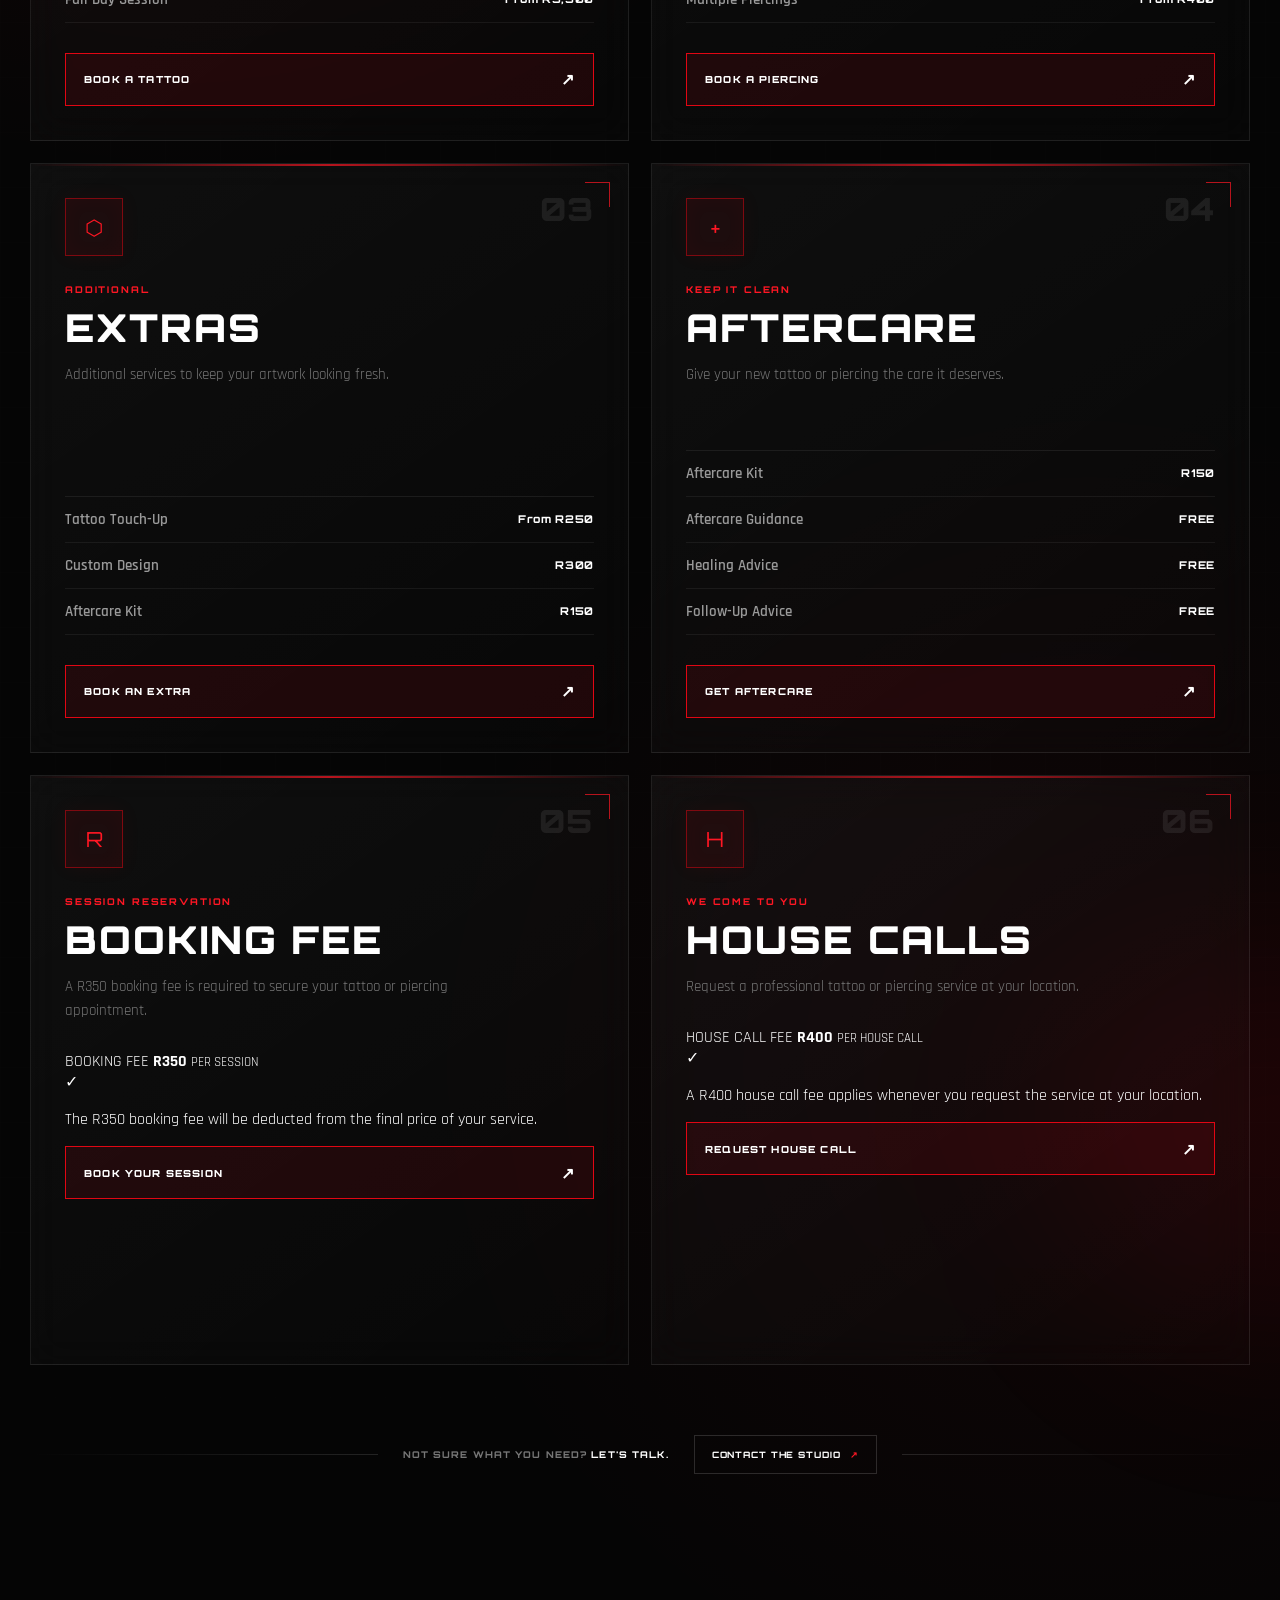
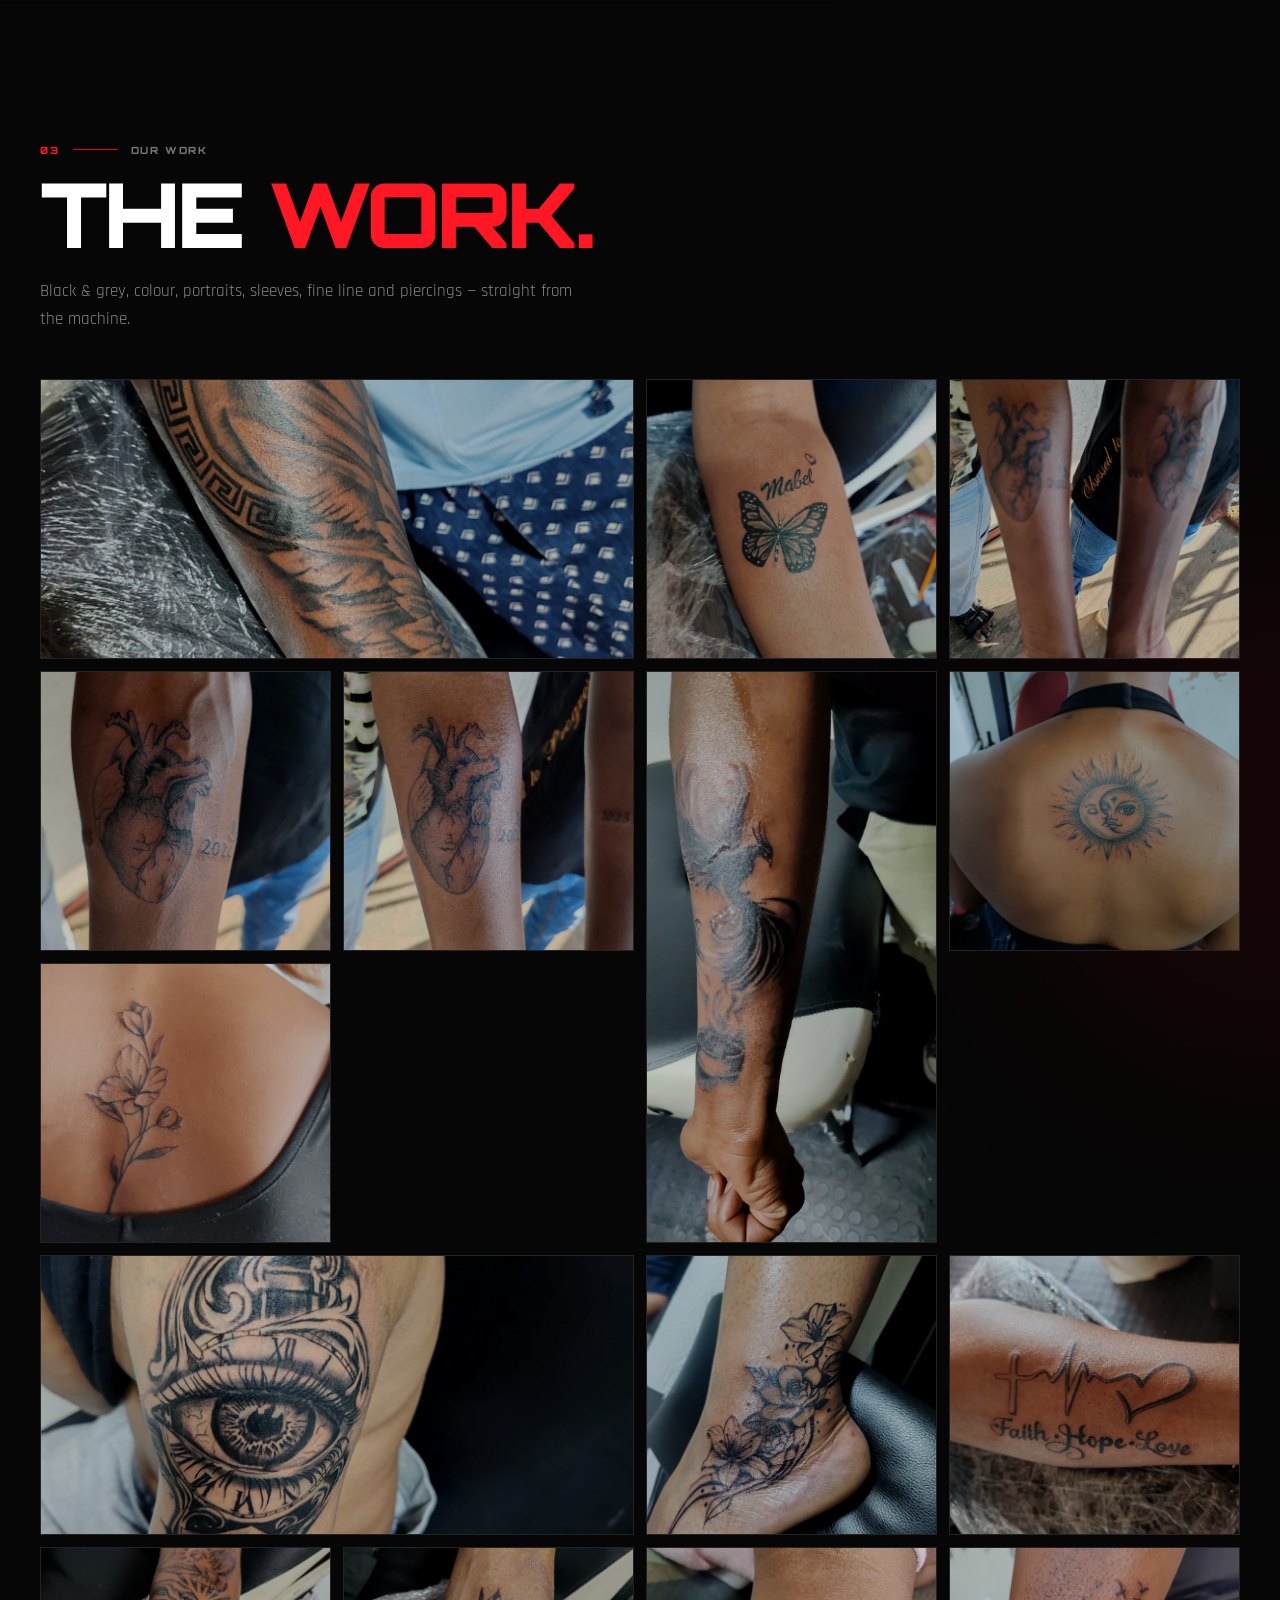
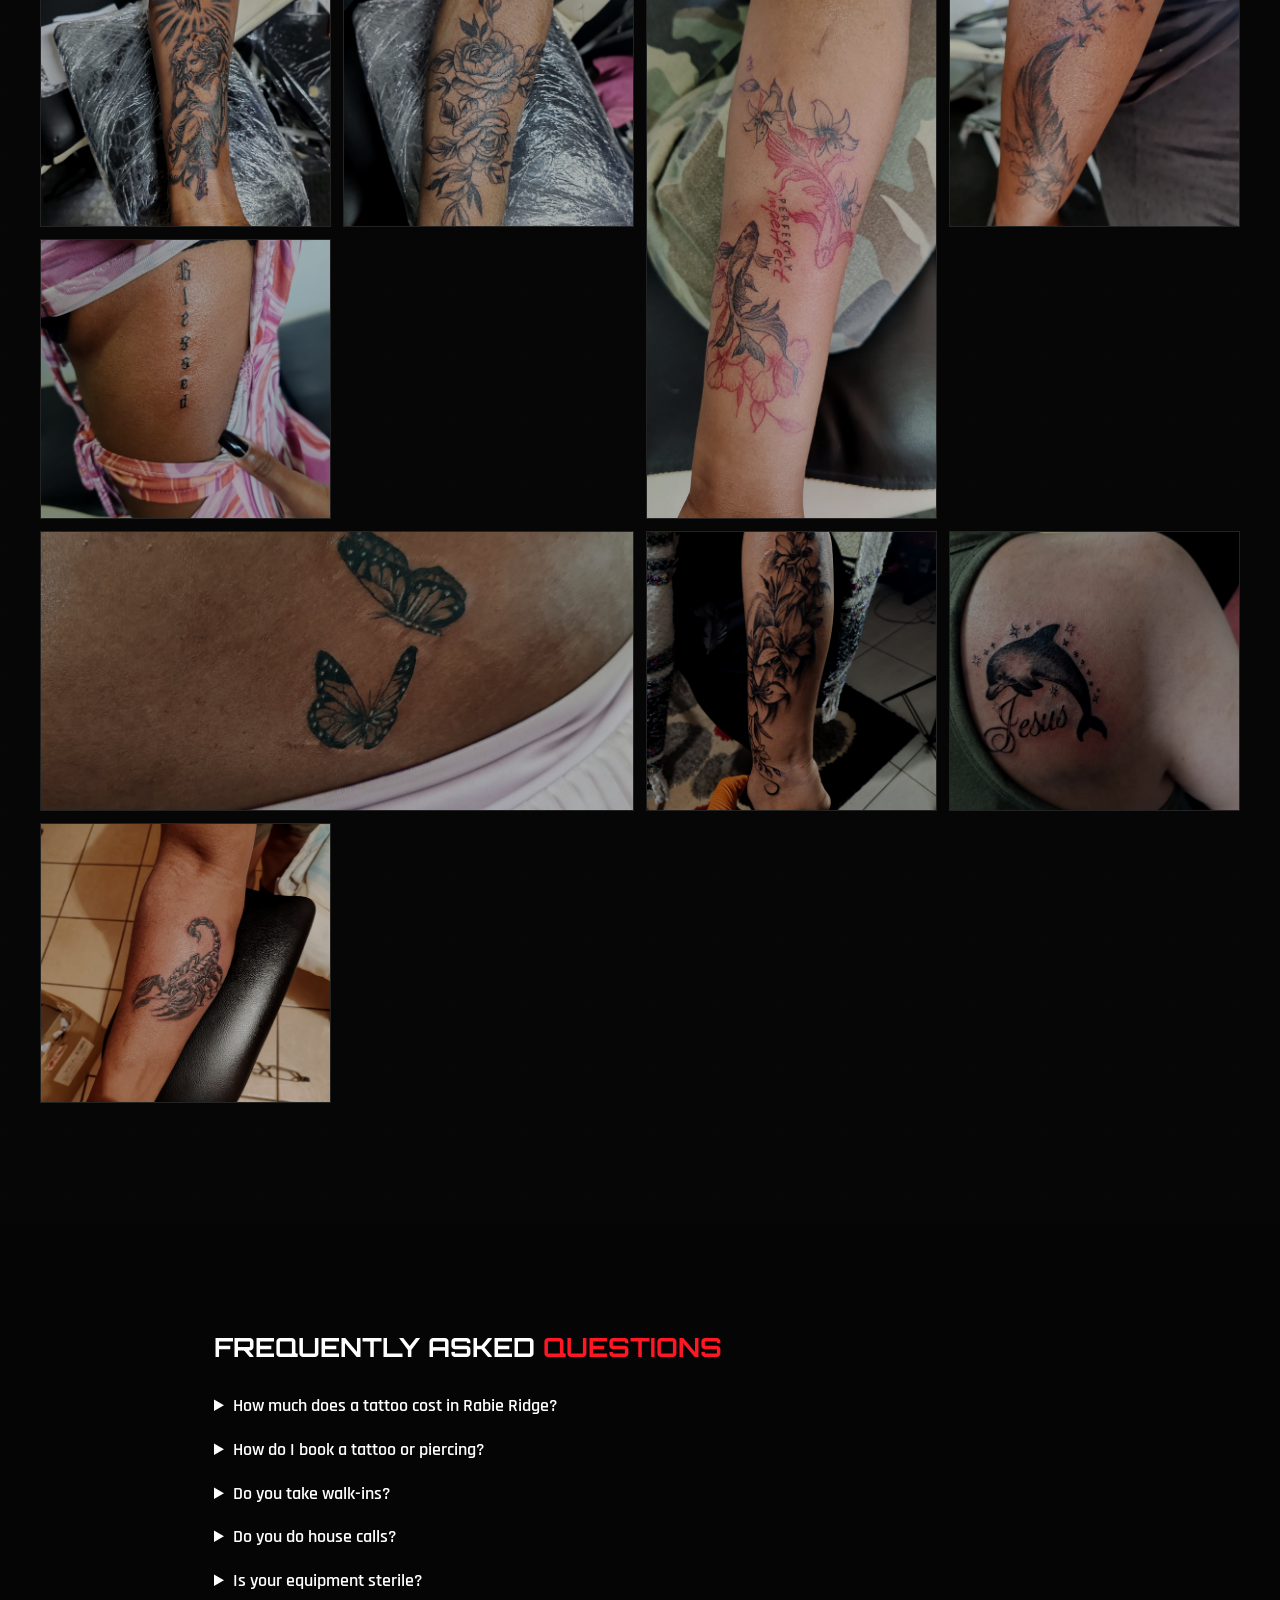
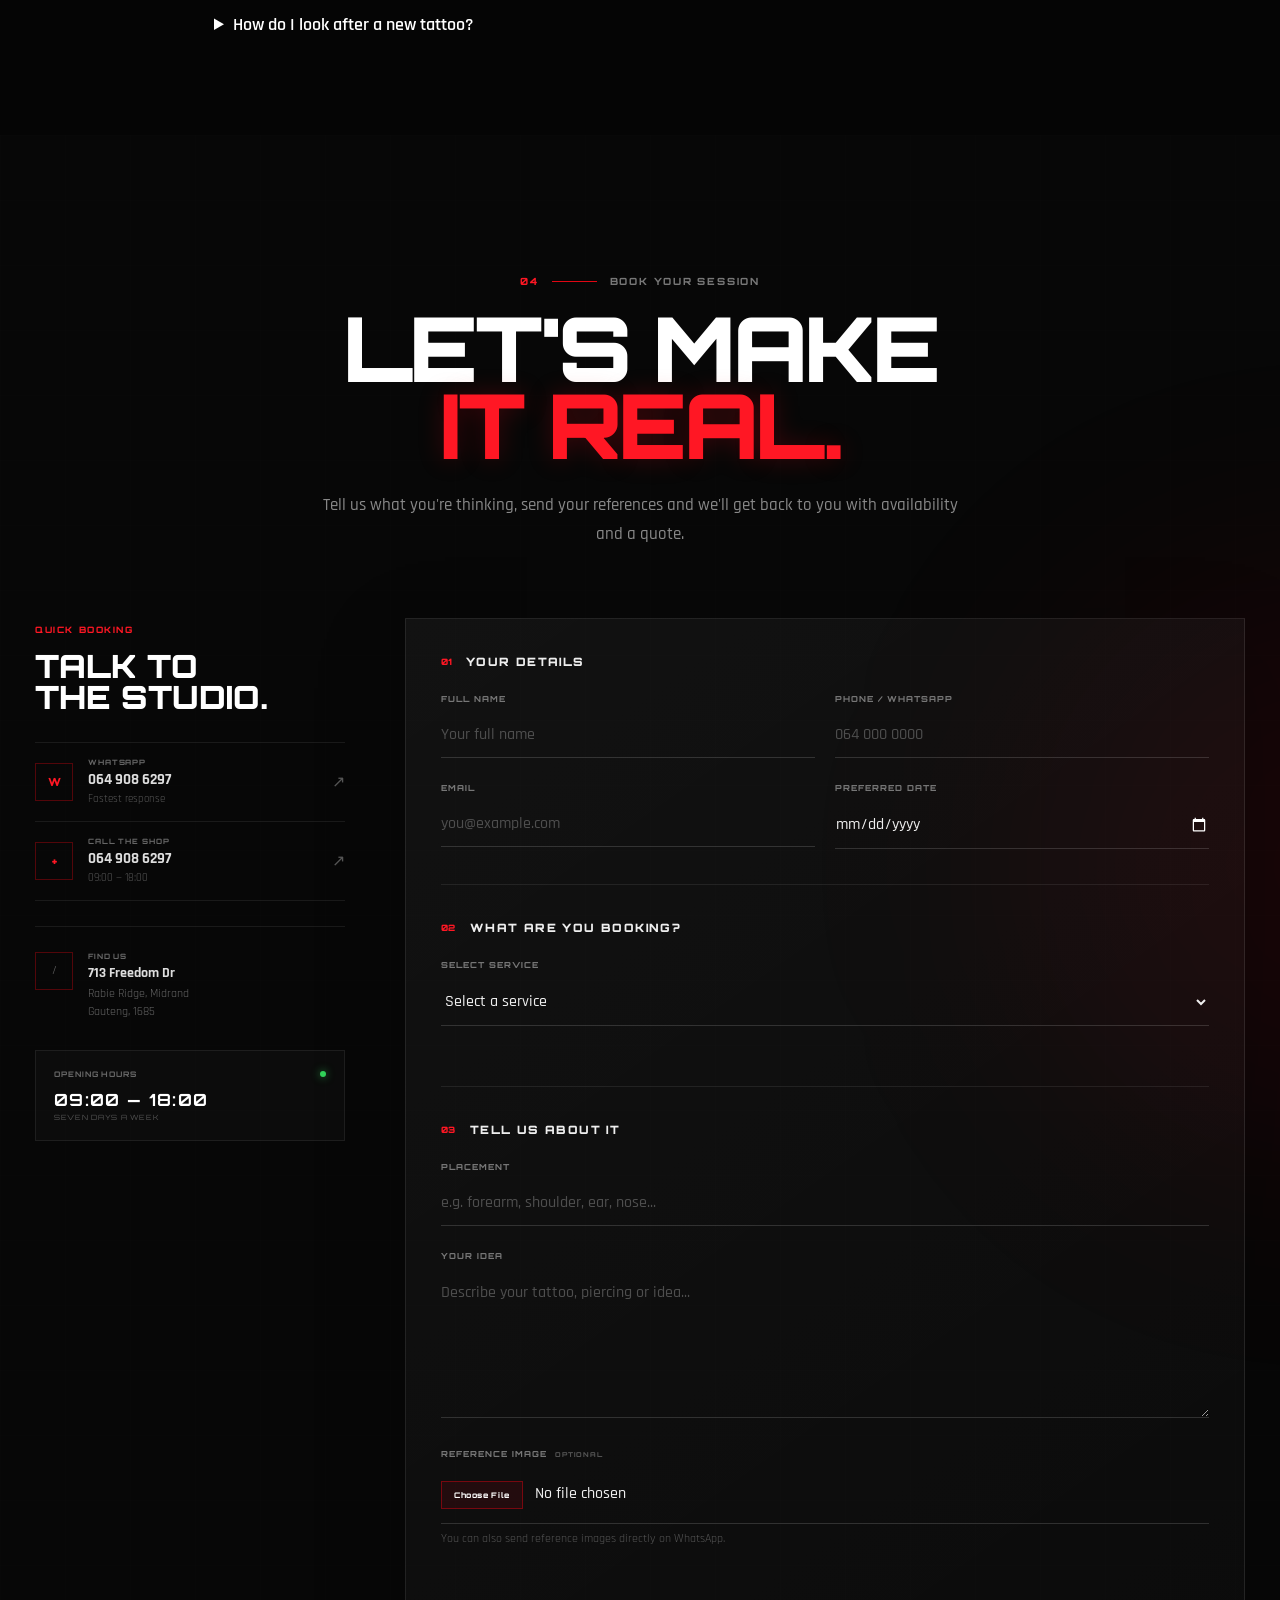
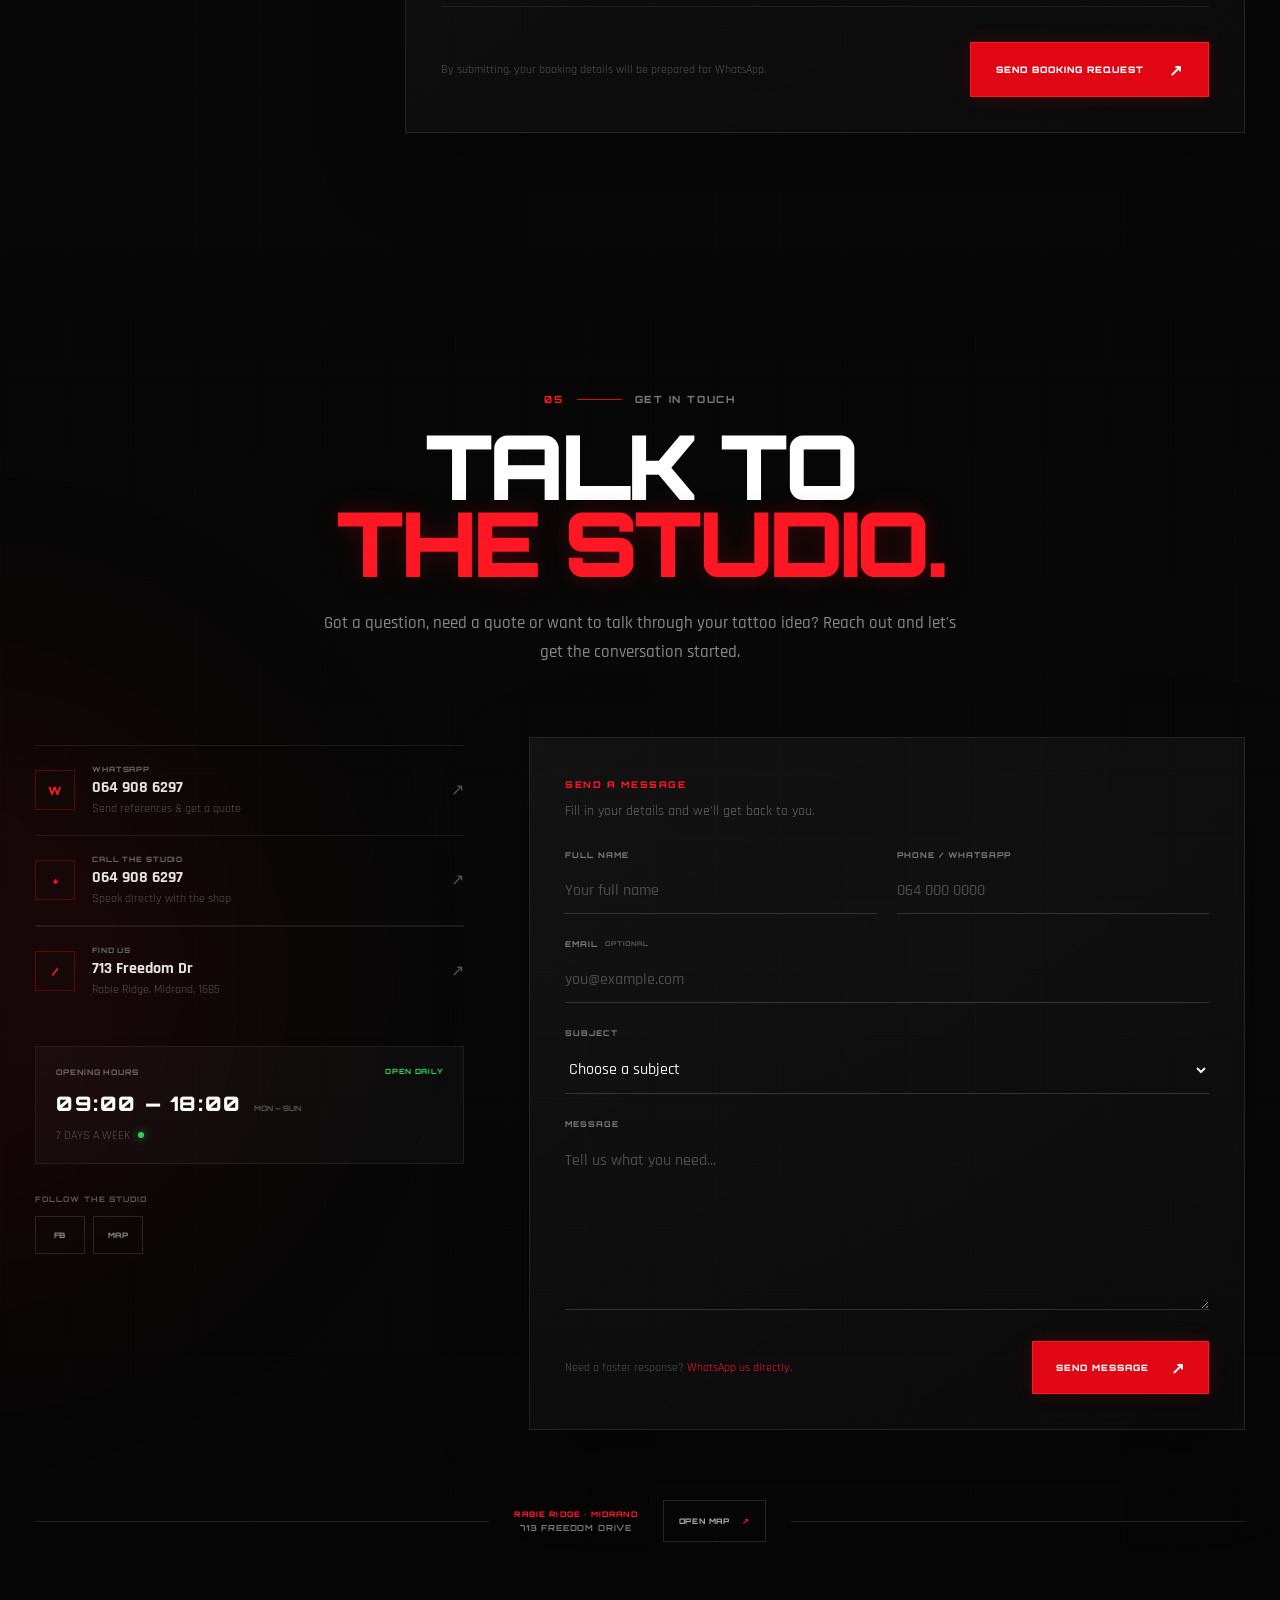
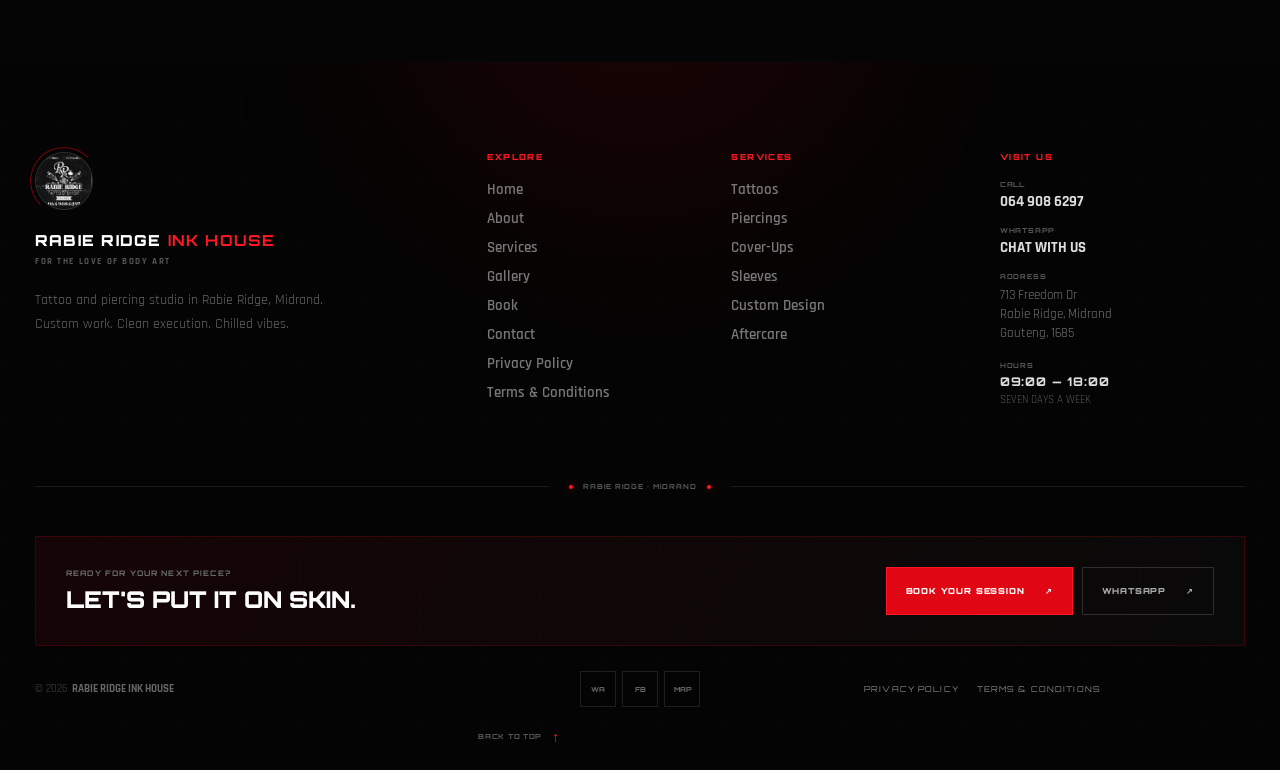
==== commit bf681f0a: "Add privacy policy and terms & conditions pages; implement cookie consent functionality" ====
--- a/index.html
+++ b/index.html
@@ -4,6 +4,9 @@
 <head>
 
     <meta charset="UTF-8">
+
+    <meta name="google-adsense-account" content="ca-pub-7015420022211570">
+    <script async src="https://pagead2.googlesyndication.com/pagead/js/adsbygoogle.js?client=ca-pub-7015420022211570" crossorigin="anonymous"></script>
 
     <meta
         name="viewport"
@@ -26,12 +29,6 @@
         name="description"
         content="Rabie Ridge Ink House is a professional tattoo and piercing studio in Rabie Ridge, Midrand. Book custom tattoos, fine-line work, portraits, cover-ups, sleeves and piercings."
     >
-
-    <meta
-        name="keywords"
-        content="tattoo shop Rabie Ridge, tattoo artist Rabie Ridge, tattoos Rabie Ridge, piercing Rabie Ridge, tattoo shop Midrand, tattoo artist Midrand, tattoos Midrand, piercing Midrand, tattoo parlour Midrand, custom tattoos Midrand, fine line tattoos Midrand, portrait tattoos Midrand"
-    >
-
     <meta
         name="author"
         content="Rabie Ridge Ink House"
@@ -209,6 +206,12 @@
     <!-- =====================================================
      LOCAL BUSINESS STRUCTURED DATA
      ===================================================== -->
+
+<link rel="alternate" hreflang="en-za" href="https://rabie-ridge-tattoos.co.za/">
+    <link rel="preload" as="image" href="images/home.jpeg" fetchpriority="high">
+    <meta property="og:image:width" content="1200">
+    <meta property="og:image:height" content="630">
+    <meta name="format-detection" content="telephone=yes">
 
 <script type="application/ld+json">
 {
@@ -280,9 +283,12 @@
         }
     ],
 
+    "hasMap": "https://www.google.com/maps/search/?api=1&query=713+Freedom+Drive+Rabie+Ridge+Midrand",
+    "geo": {"@type": "GeoCoordinates", "latitude": -25.98, "longitude": 28.14},
     "sameAs": [
-        "https://www.instagram.com/gintattoos/",
-        "https://www.facebook.com/Gintattoos/"
+        "https://www.instagram.com/bjorn_s_buys/",
+        "https://www.facebook.com/bjorn.buys.3",
+        "https://www.tiktok.com/@bjorn.buys0"
     ],
 
     "hasOfferCatalog": {
@@ -328,6 +334,12 @@
     }
 }
 </script>
+<style>
+.footer-legal{display:flex;gap:18px;flex-wrap:wrap;justify-content:center}
+.footer-legal a{color:#888;font-family:var(--rr-display-font,Orbitron,sans-serif);font-size:.5rem;letter-spacing:.14em;text-transform:uppercase;text-decoration:none;transition:color .3s}
+.footer-legal a:hover{color:var(--rr-red-bright,#ff1724)}
+.faq details p{margin:8px 0 0}
+</style>
 </head>
 
 <body>
@@ -596,6 +608,8 @@
                   src="images/home.jpeg"
                   alt="Tattoo artist working on a client at Rabie Ridge Ink House"
                   class="home-background-image"
+                  fetchpriority="high"
+                  decoding="async"
               >
 
               <div class="home-background-overlay"></div>
@@ -2136,6 +2150,25 @@
         </div>
 
     </section>
+
+      <!-- FAQ -->
+      <section class="faq" id="faq" style="max-width:900px;margin:0 auto;padding:80px 24px;color:#b8b8b8;font-family:Rajdhani,sans-serif;font-size:1.1rem;line-height:1.7">
+          <h2 style="font-family:Orbitron,sans-serif;color:#fff;text-transform:uppercase">Frequently Asked <span style="color:#ff1724">Questions</span></h2>
+          <details style="margin:14px 0"><summary style="cursor:pointer;color:#fff;font-weight:600">How much does a tattoo cost in Rabie Ridge?</summary><p>Small tattoos start at R350, medium R650 and large R1,200. Custom, portrait and cover-up work is quoted after we see your idea.</p></details>
+          <details style="margin:14px 0"><summary style="cursor:pointer;color:#fff;font-weight:600">How do I book a tattoo or piercing?</summary><p>Use the booking form or WhatsApp 064 908 6297. A R350 booking fee secures your session and is deducted from the final price.</p></details>
+          <details style="margin:14px 0"><summary style="cursor:pointer;color:#fff;font-weight:600">Do you take walk-ins?</summary><p>Yes, walk-ins are welcome between 09:00 and 18:00, seven days a week, subject to availability.</p></details>
+          <details style="margin:14px 0"><summary style="cursor:pointer;color:#fff;font-weight:600">Do you do house calls?</summary><p>Yes. A R400 house call fee applies when we come to your location.</p></details>
+          <details style="margin:14px 0"><summary style="cursor:pointer;color:#fff;font-weight:600">Is your equipment sterile?</summary><p>Yes. We use single-use needles and professional hygiene practices for every client.</p></details>
+          <details style="margin:14px 0"><summary style="cursor:pointer;color:#fff;font-weight:600">How do I look after a new tattoo?</summary><p>We give free aftercare guidance and sell an aftercare kit for R150. Keep it clean, moisturised and out of direct sun while it heals.</p></details>
+      </section>
+      <script type="application/ld+json">
+      {"@context":"https://schema.org","@type":"FAQPage","mainEntity":[
+      {"@type":"Question","name":"How much does a tattoo cost in Rabie Ridge?","acceptedAnswer":{"@type":"Answer","text":"Small tattoos start at R350, medium R650 and large R1,200. Custom, portrait and cover-up work is quoted after we see your idea."}},
+      {"@type":"Question","name":"How do I book a tattoo or piercing?","acceptedAnswer":{"@type":"Answer","text":"Use the booking form or WhatsApp 064 908 6297. A R350 booking fee secures your session and is deducted from the final price."}},
+      {"@type":"Question","name":"Do you take walk-ins?","acceptedAnswer":{"@type":"Answer","text":"Yes, walk-ins are welcome between 09:00 and 18:00, seven days a week, subject to availability."}},
+      {"@type":"Question","name":"Do you do house calls?","acceptedAnswer":{"@type":"Answer","text":"Yes. A R400 house call fee applies when we come to your location."}}
+      ]}
+      </script>
 
       <!-- Booking -->
       <section class="booking" id="book">
@@ -2943,7 +2976,7 @@
                           <div class="contact-social-links">
 
                               <a
-                                  href="https://facebook.com/"
+                                  href="https://www.facebook.com/bjorn.buys.3"
                                   target="_blank"
                                   rel="noopener noreferrer"
                                   aria-label="Facebook"
@@ -3221,33 +3254,6 @@
 
       </section>
 
-
-      <a
-          href="https://wa.me/27649086297"
-          class="floating-whatsapp"
-          target="_blank"
-          rel="noopener noreferrer"
-          aria-label="Chat with Rabie Ridge Ink House on WhatsApp"
-      >
-
-          <span class="floating-whatsapp-ring"></span>
-
-          <span class="floating-whatsapp-icon">
-              <svg
-                  viewBox="0 0 24 24"
-                  aria-hidden="true"
-              >
-                  <path
-                      d="M20.52 3.48A11.77 11.77 0 0 0 12.07 0C5.56 0 .26 5.3.26 11.81c0 2.08.54 4.11 1.56 5.9L.16 24l6.43-1.68a11.8 11.8 0 0 0 5.48 1.35h.01c6.51 0 11.81-5.3 11.81-11.81 0-3.15-1.23-6.12-3.37-8.38ZM12.08 21.7h-.01a9.86 9.86 0 0 1-5.03-1.38l-.36-.21-3.82 1 1.02-3.72-.23-.38a9.83 9.83 0 1 1 8.43 4.69Zm5.41-7.38c-.3-.15-1.75-.86-2.03-.96-.27-.1-.47-.15-.67.15-.2.3-.76.96-.93 1.16-.17.2-.34.22-.63.07-.3-.15-1.25-.46-2.38-1.47-.88-.79-1.47-1.76-1.64-2.06-.17-.3-.02-.46.13-.61.14-.14.3-.34.45-.51.15-.17.2-.3.3-.5.1-.2.05-.38-.02-.53-.07-.15-.67-1.61-.92-2.2-.24-.58-.49-.5-.67-.51h-.57c-.2 0-.53.07-.81.38-.27.3-1.05 1.02-1.05 2.49 0 1.47 1.08 2.89 1.23 3.09.15.2 2.12 3.24 5.14 4.54.72.31 1.28.49 1.72.63.72.23 1.38.2 1.9.12.58-.09 1.75-.72 2-1.41.25-.7.25-1.29.17-1.41-.08-.12-.28-.2-.58-.35Z"
-                  />
-              </svg>
-          </span>
-
-          <span class="floating-whatsapp-text">
-              CHAT WITH US
-          </span>
-
-      </a>
     </main>
 
 
@@ -3358,6 +3364,14 @@
 
                         <a href="#contact">
                             Contact
+                        </a>
+
+                        <a href="/privacy-policy.html">
+                            Privacy Policy
+                        </a>
+
+                        <a href="/terms-and-conditions.html">
+                            Terms &amp; Conditions
                         </a>
 
                     </nav>
@@ -3627,6 +3641,12 @@
                     </a>
 
                 </div>
+
+
+                <nav class="footer-legal" aria-label="Legal">
+                    <a href="/privacy-policy.html">Privacy Policy</a>
+                    <a href="/terms-and-conditions.html">Terms &amp; Conditions</a>
+                </nav>
 
 
                 <a
@@ -3696,6 +3716,8 @@
         <a
             href="https://www.facebook.com/bjorn.buys.3"
             class="float-icon float-facebook"
+            target="_blank"
+            rel="noopener noreferrer"
             aria-label="Rabie Ridge Ink House on Facebook"
             title="Facebook"
         >
@@ -3709,6 +3731,7 @@
     <script src="scripts/gallery.js"></script>
     <script src="scripts/booking.js"></script>
     <script src="scripts/contact.js"></script>
+    <script src="scripts/consent.js"></script>
 </body>
 
 </html>
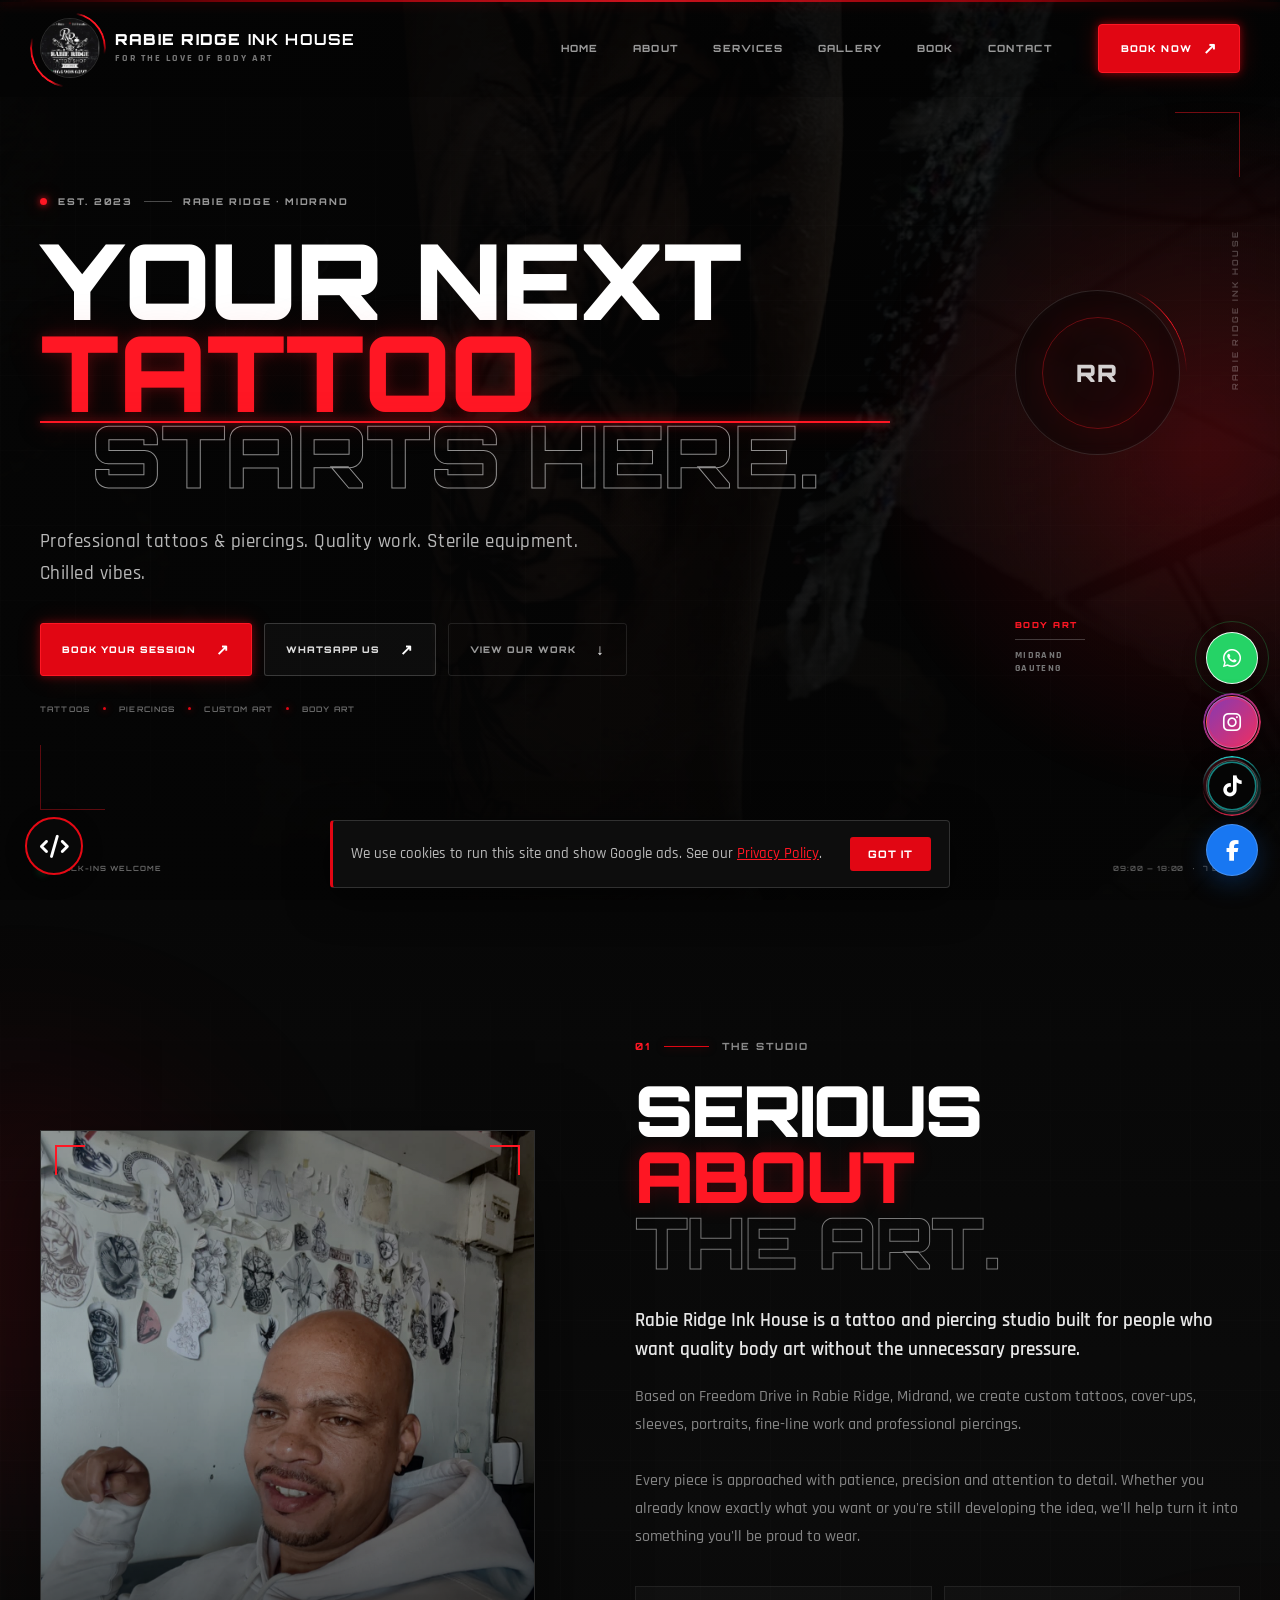
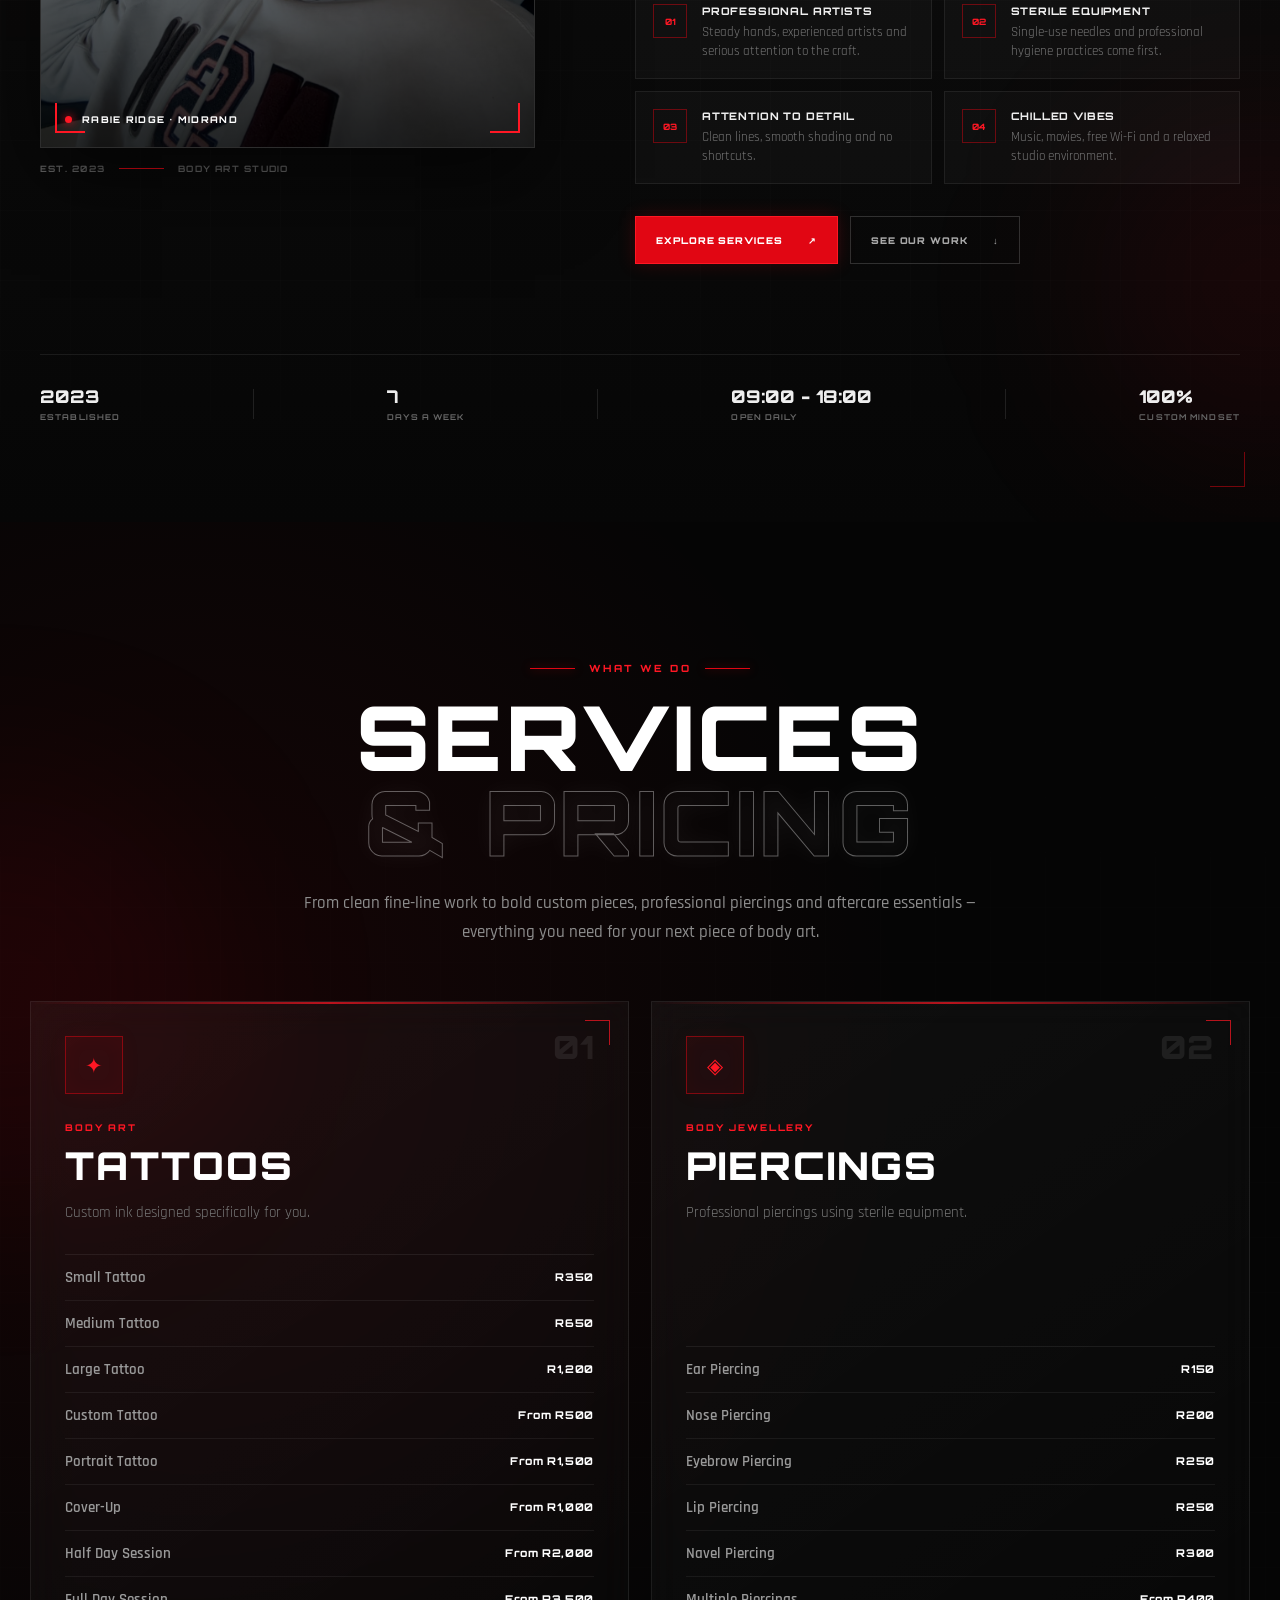
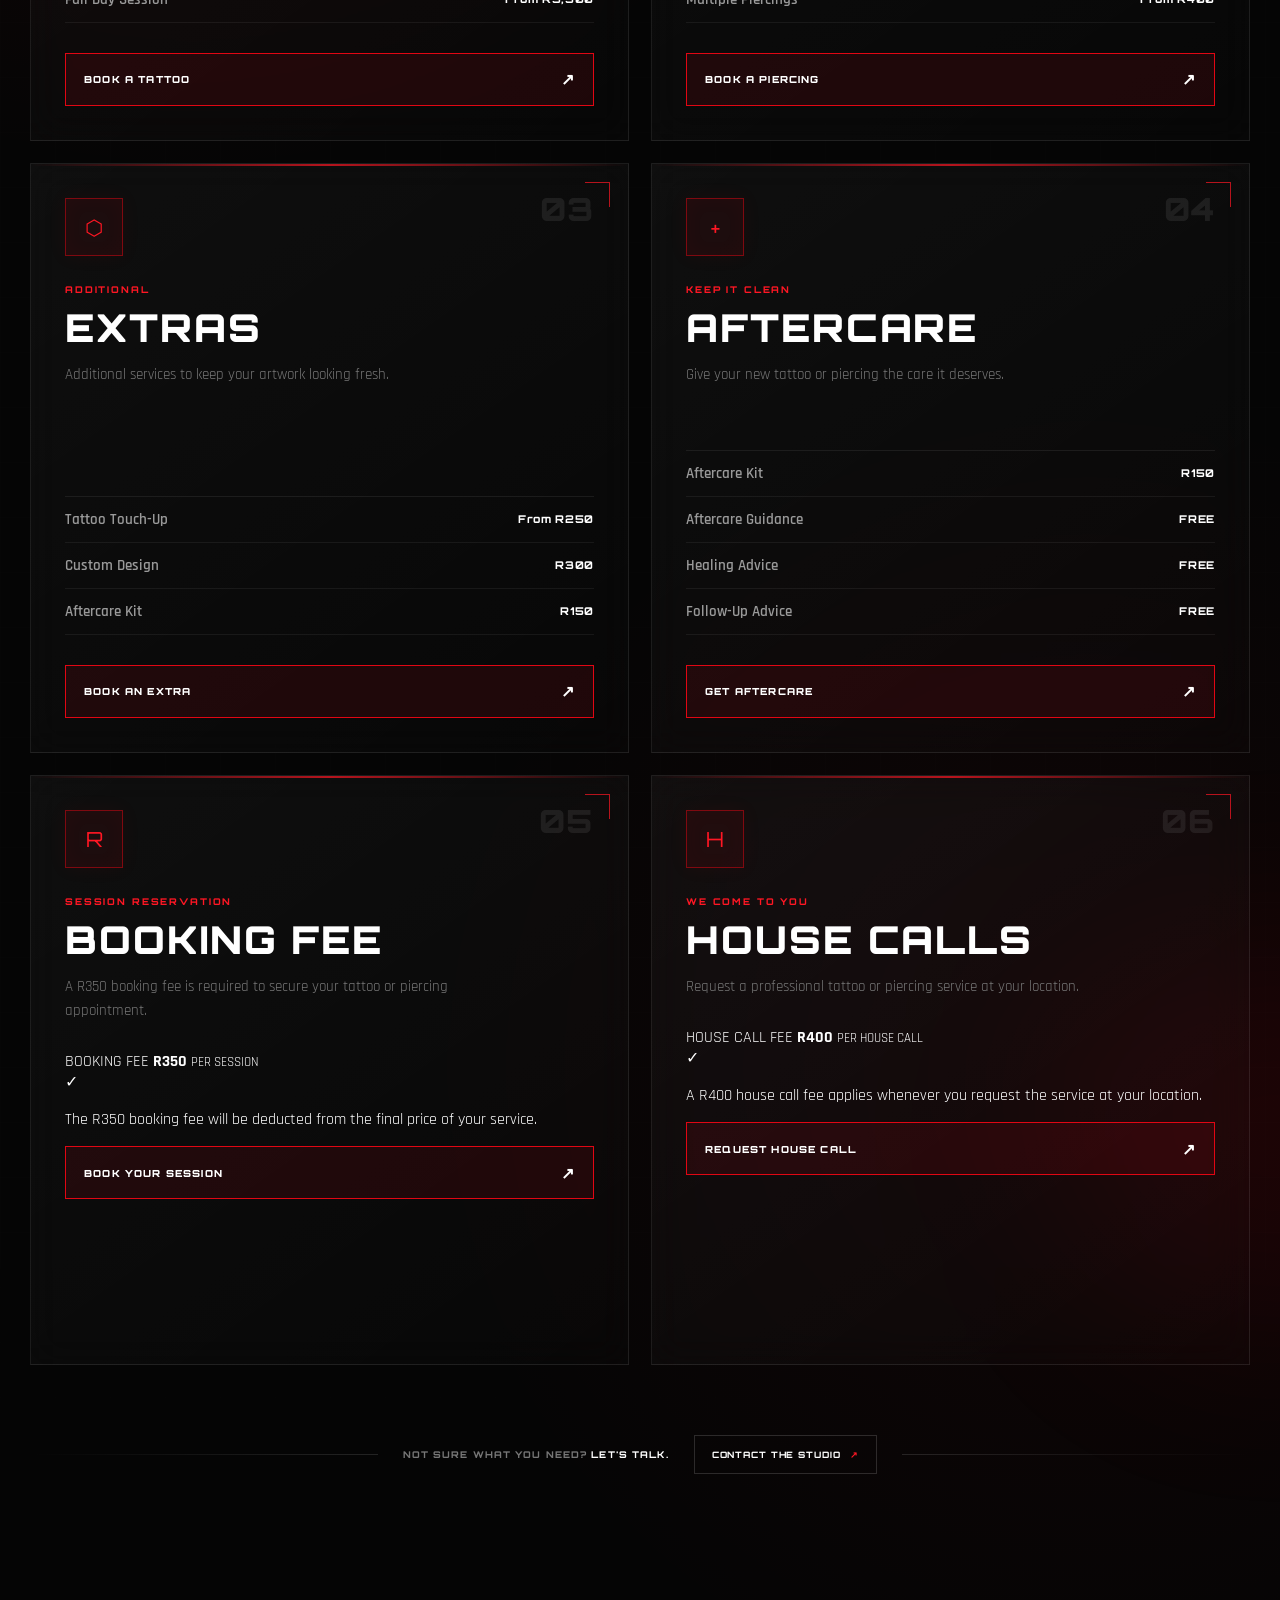
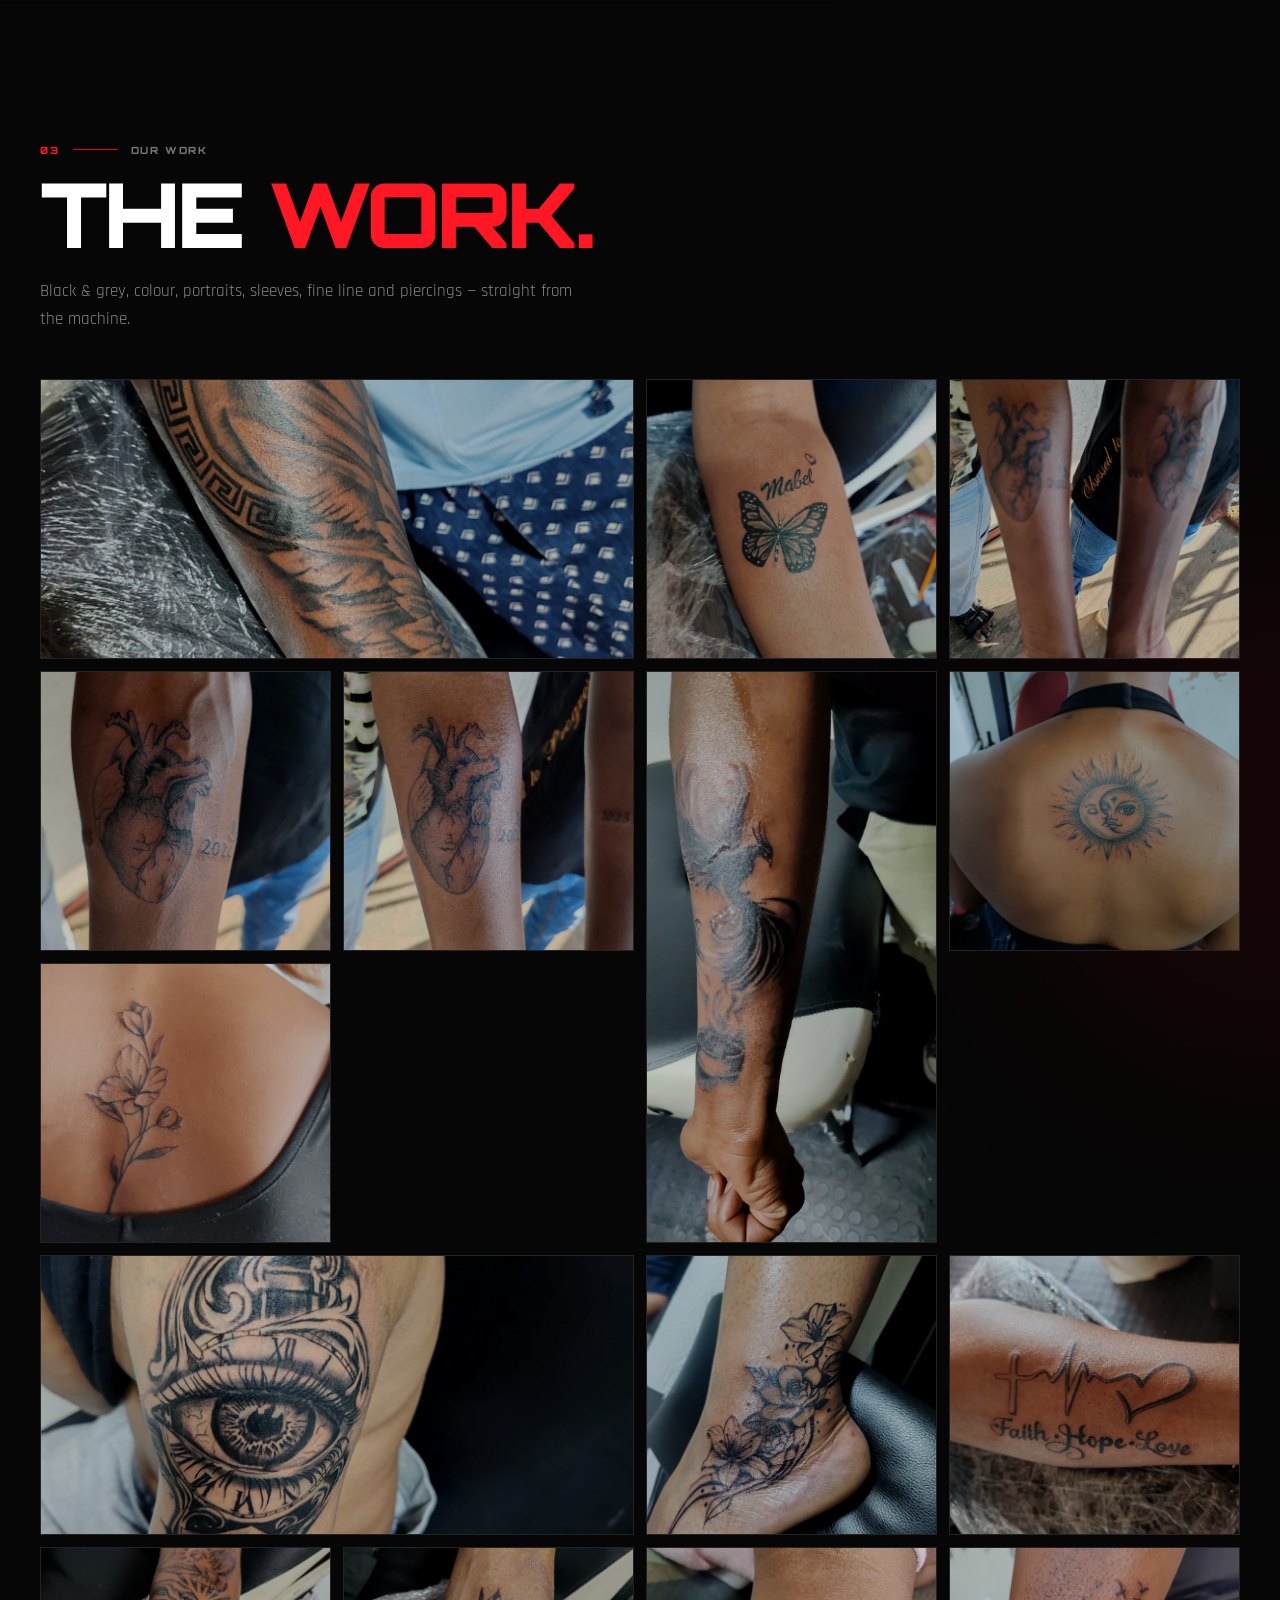
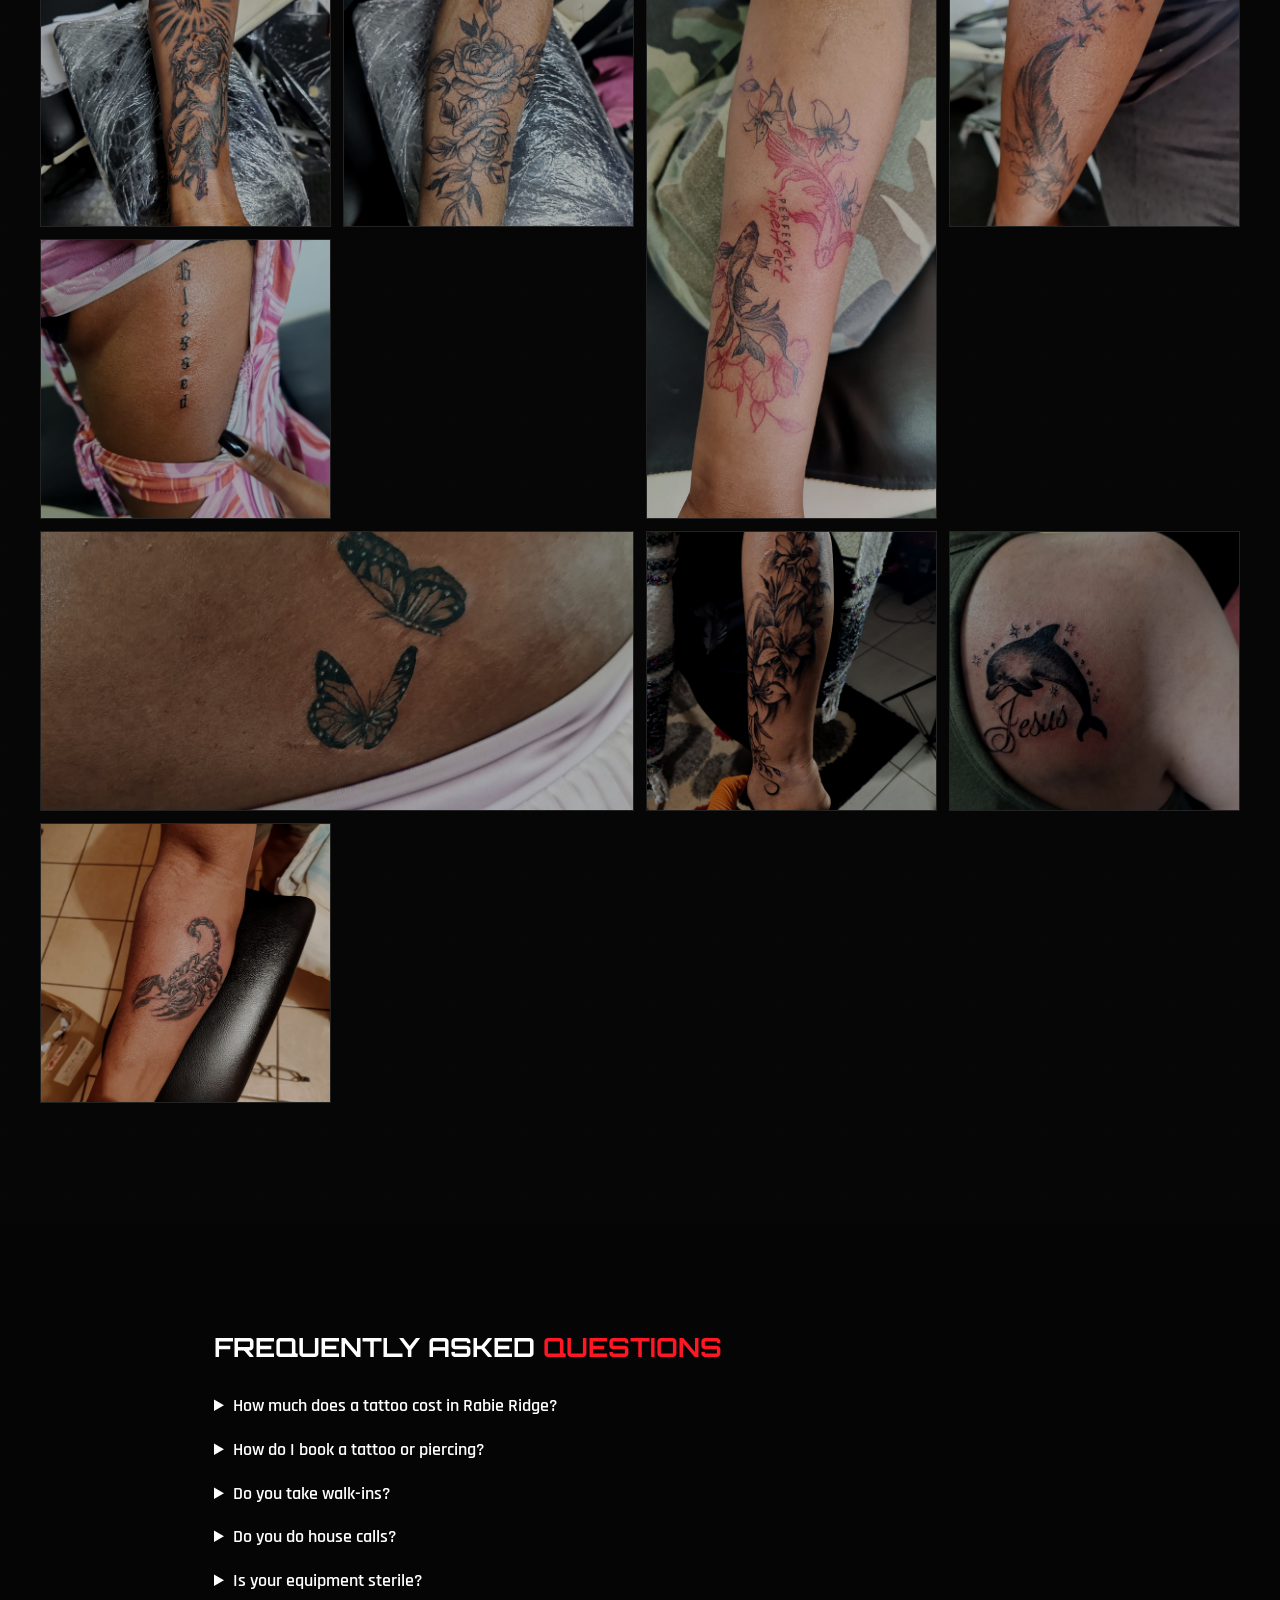
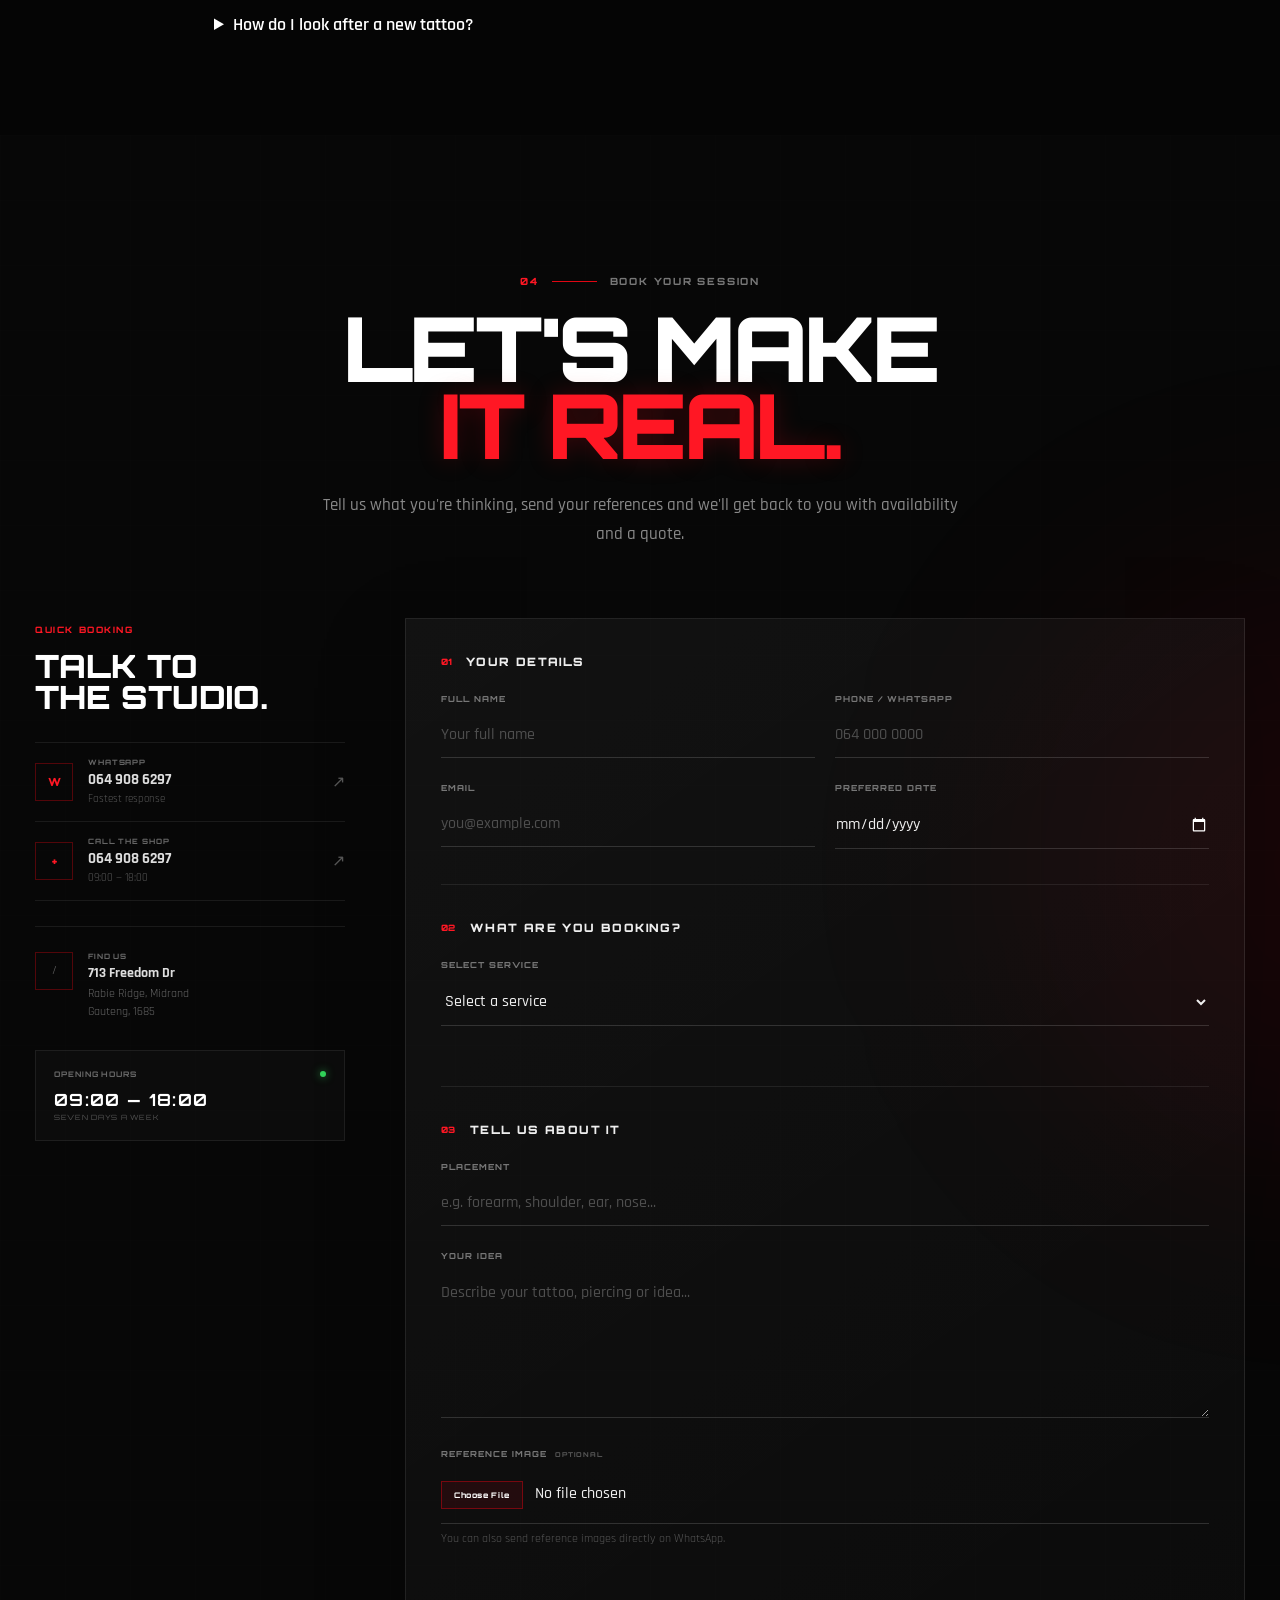
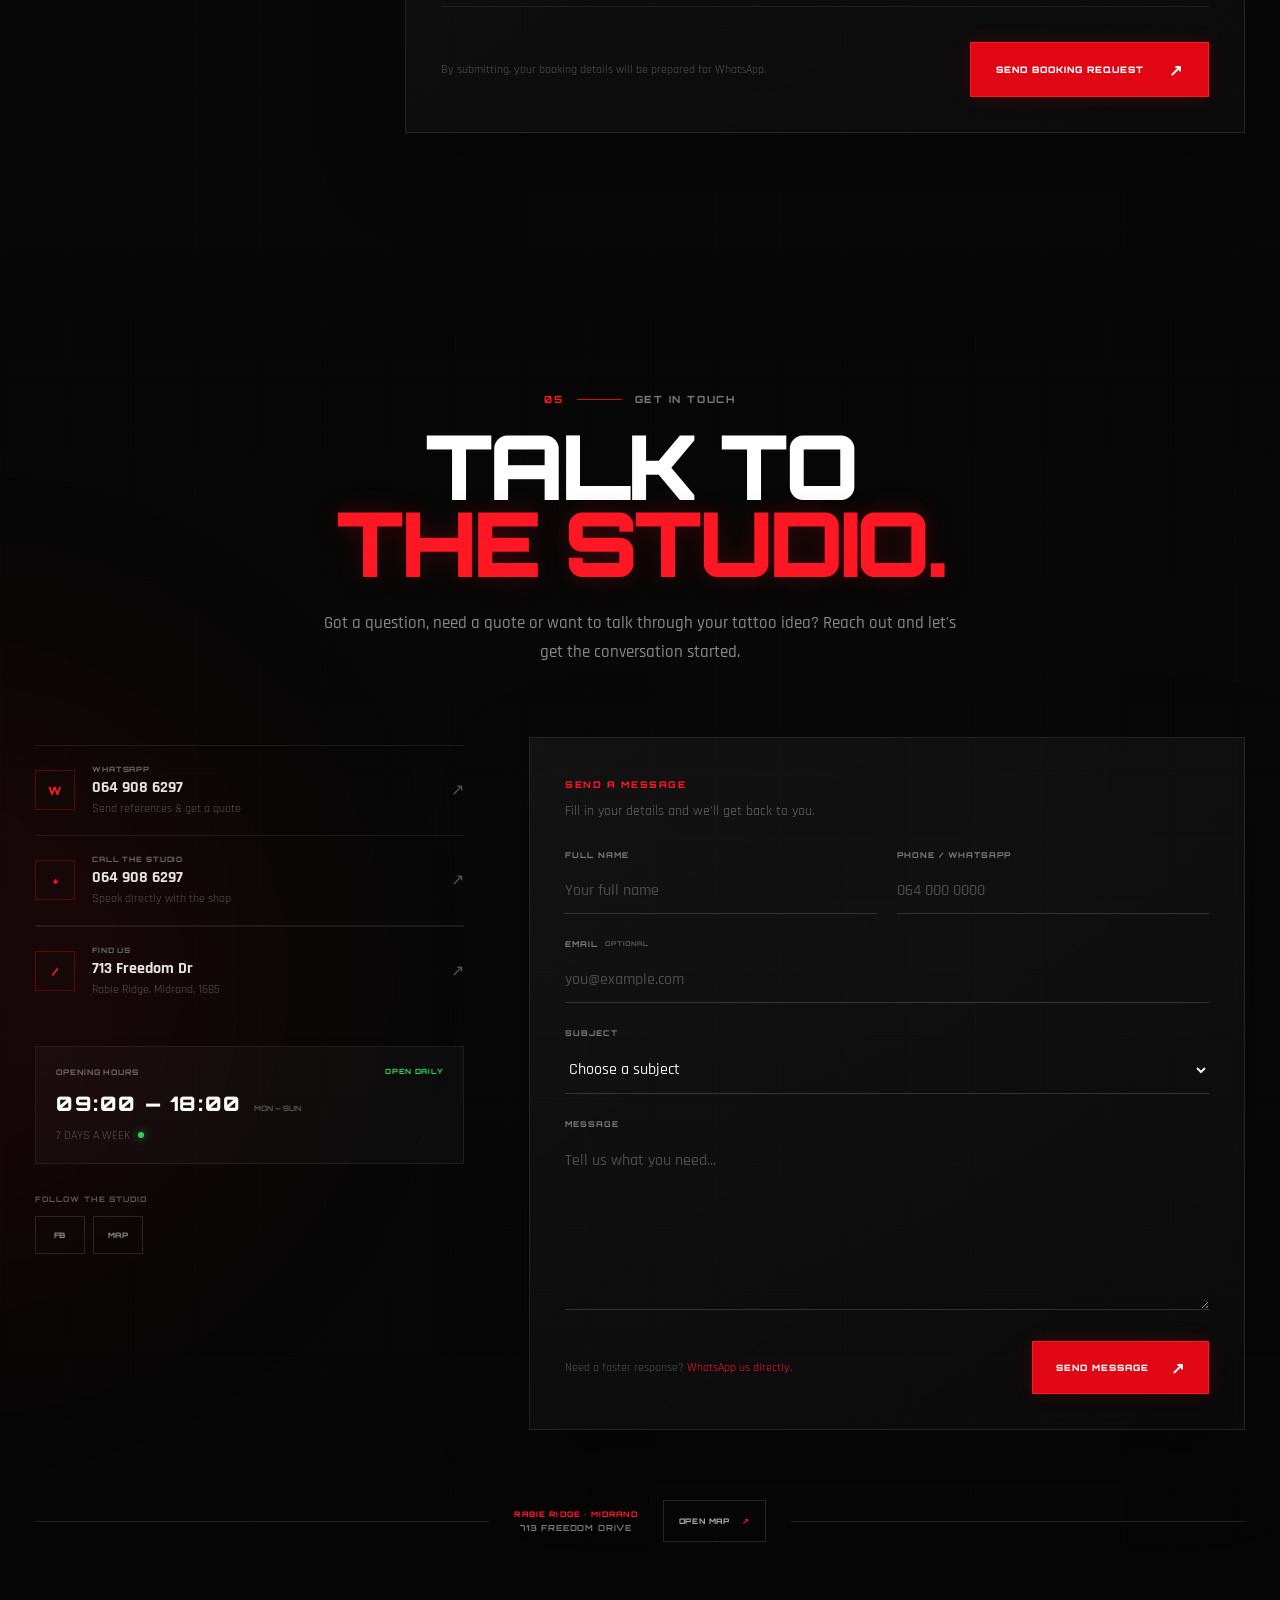
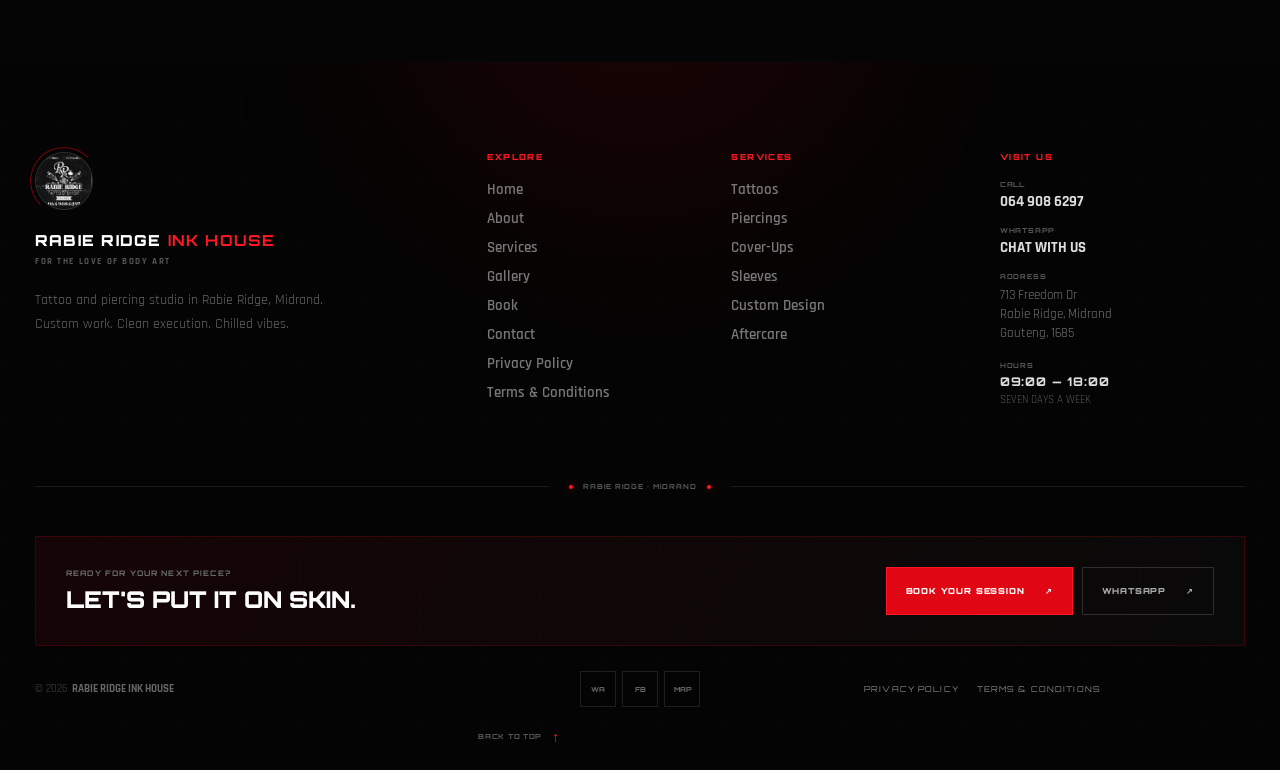
==== commit b3bd7e92: "Add developer credit icon with styling for fixed position" ====
--- a/index.html
+++ b/index.html
@@ -3725,6 +3725,15 @@
         </a>
 
     </div>
+    <a
+  href="https://blessing-dev-solutions-sxcb.vercel.app/"
+  class="developer-credit"
+  target="_blank"
+  rel="noopener noreferrer"
+  aria-label="Website by Blessing Dev Solution"
+>
+  <i class="fa-solid fa-code"></i>
+</a>
 
     <script src="scripts/header.js"></script>
     <script src="scripts/services.js"></script>
--- a/styles/home.css
+++ b/styles/home.css
@@ -2273,4 +2273,44 @@
 
     }
 
+}/* Separate Developer Icon */
+.developer-credit {
+  position: fixed;
+  left: 25px;
+  bottom: 25px;
+  z-index: 99999;
+
+  width: 58px;
+  height: 58px;
+
+  display: flex;
+  align-items: center;
+  justify-content: center;
+
+  background: #080808;
+  color: #ffffff;
+  border: 2px solid #e50914;
+  border-radius: 50%;
+
+  font-size: 23px;
+  text-decoration: none;
+
+  box-shadow: 0 5px 20px rgba(0, 0, 0, 0.3);
+  transition: 0.3s ease;
+}
+
+.developer-credit:hover {
+  background: #e50914;
+  color: #ffffff;
+  transform: translateY(-4px);
+}
+
+@media (max-width: 600px) {
+  .developer-credit {
+    left: 18px;
+    bottom: 18px;
+    width: 52px;
+    height: 52px;
+    font-size: 21px;
+  }
 }
